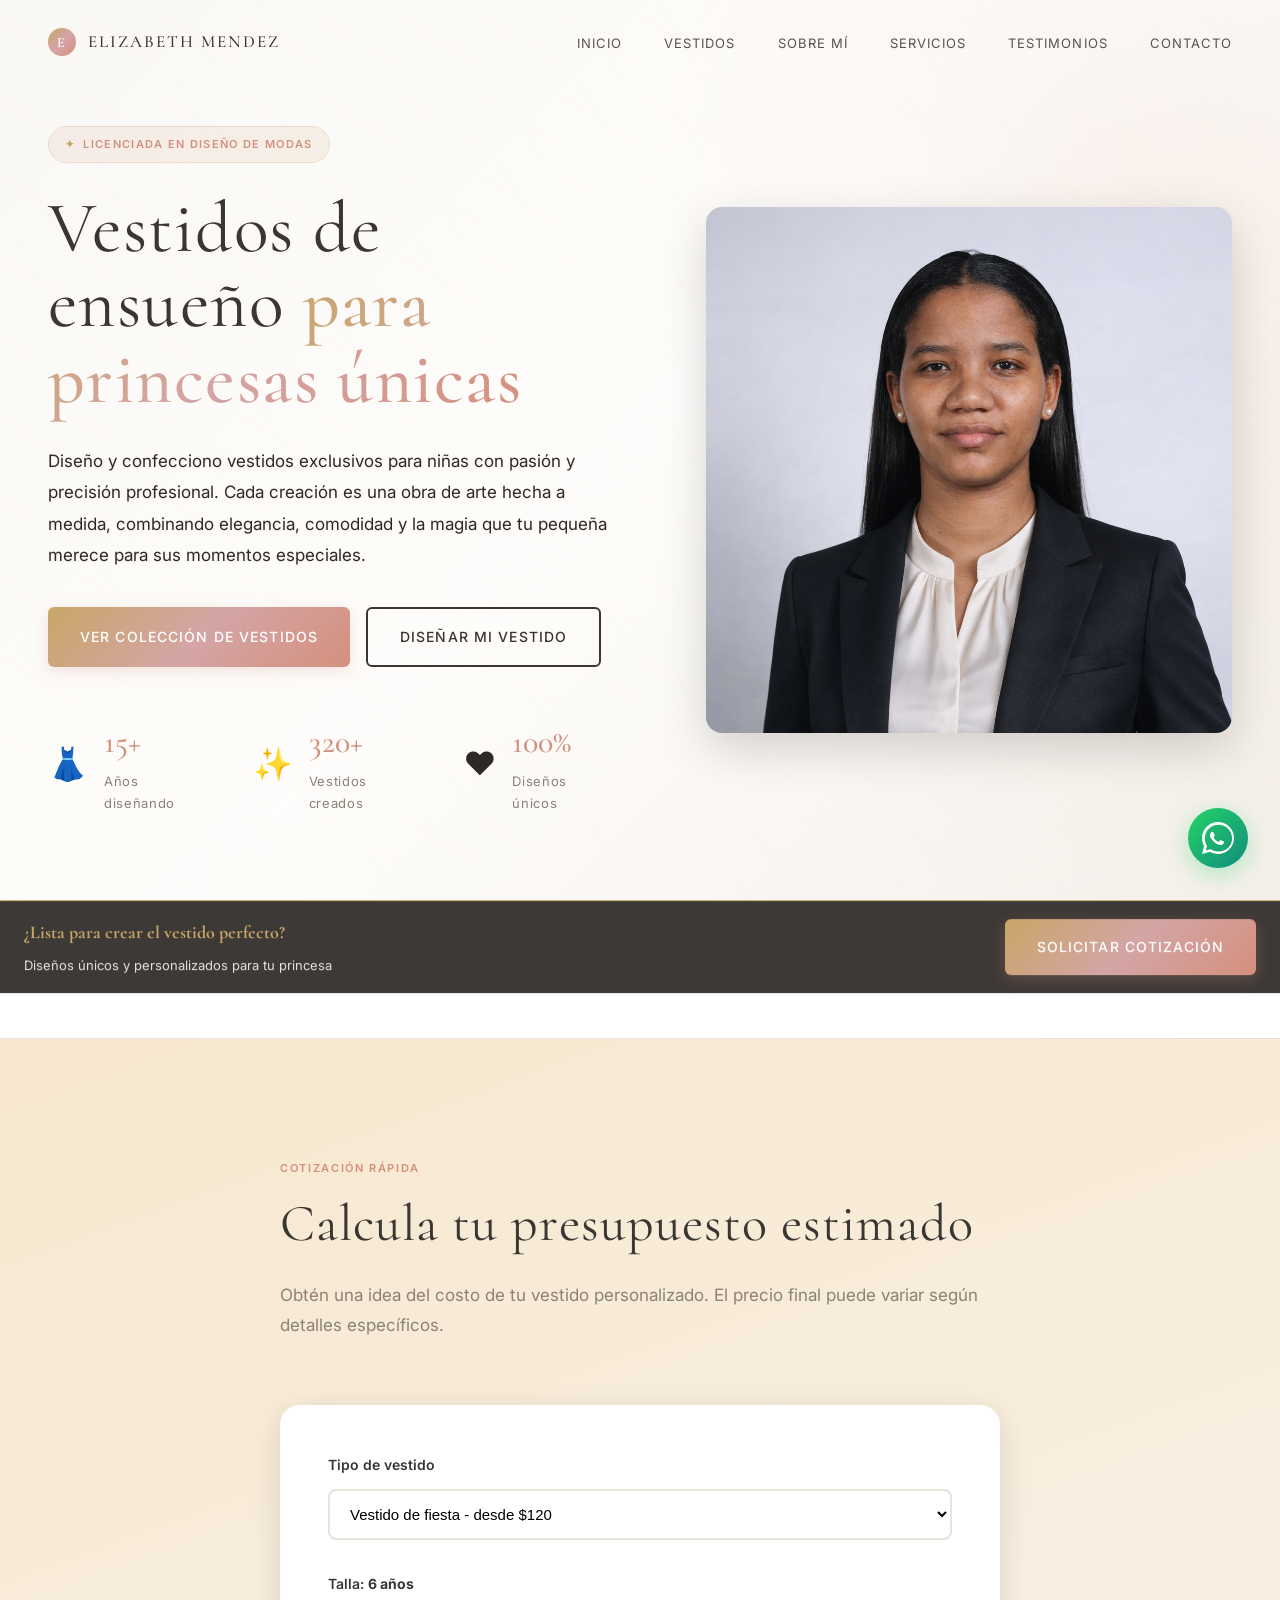
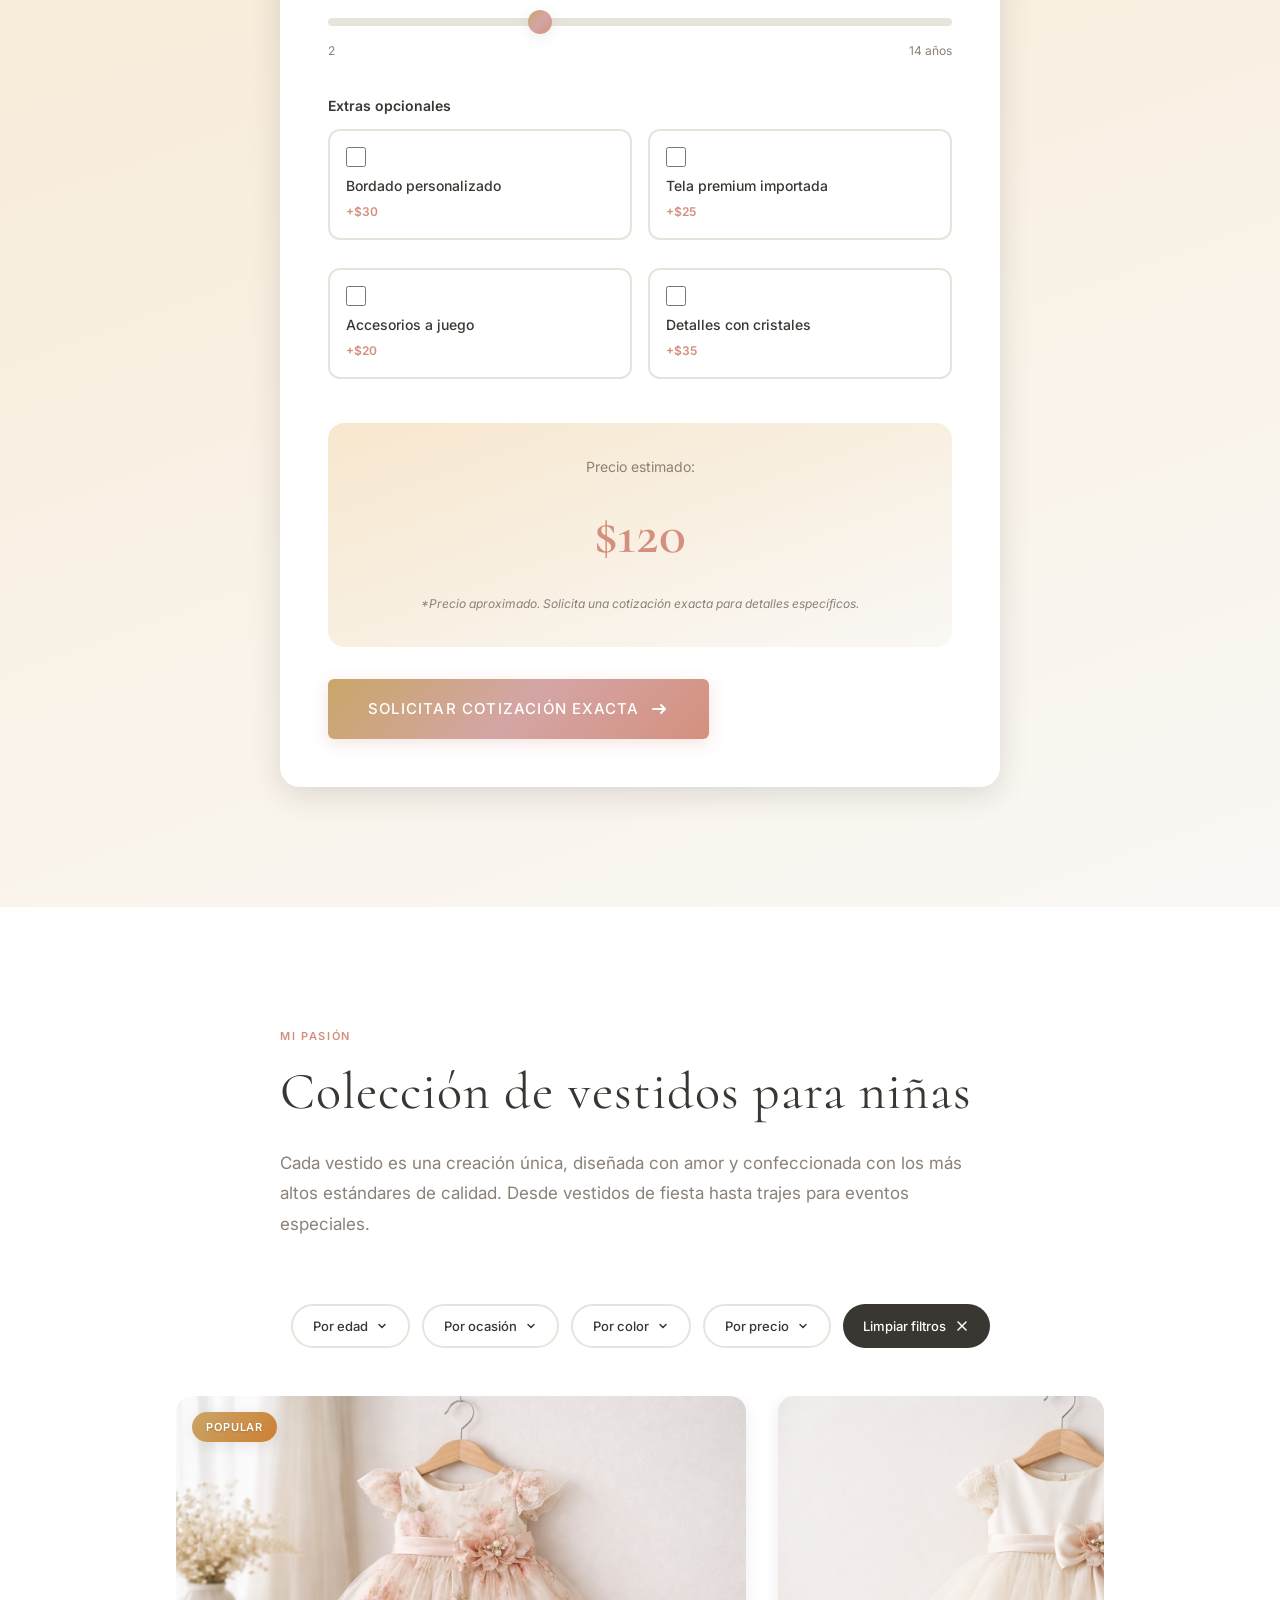
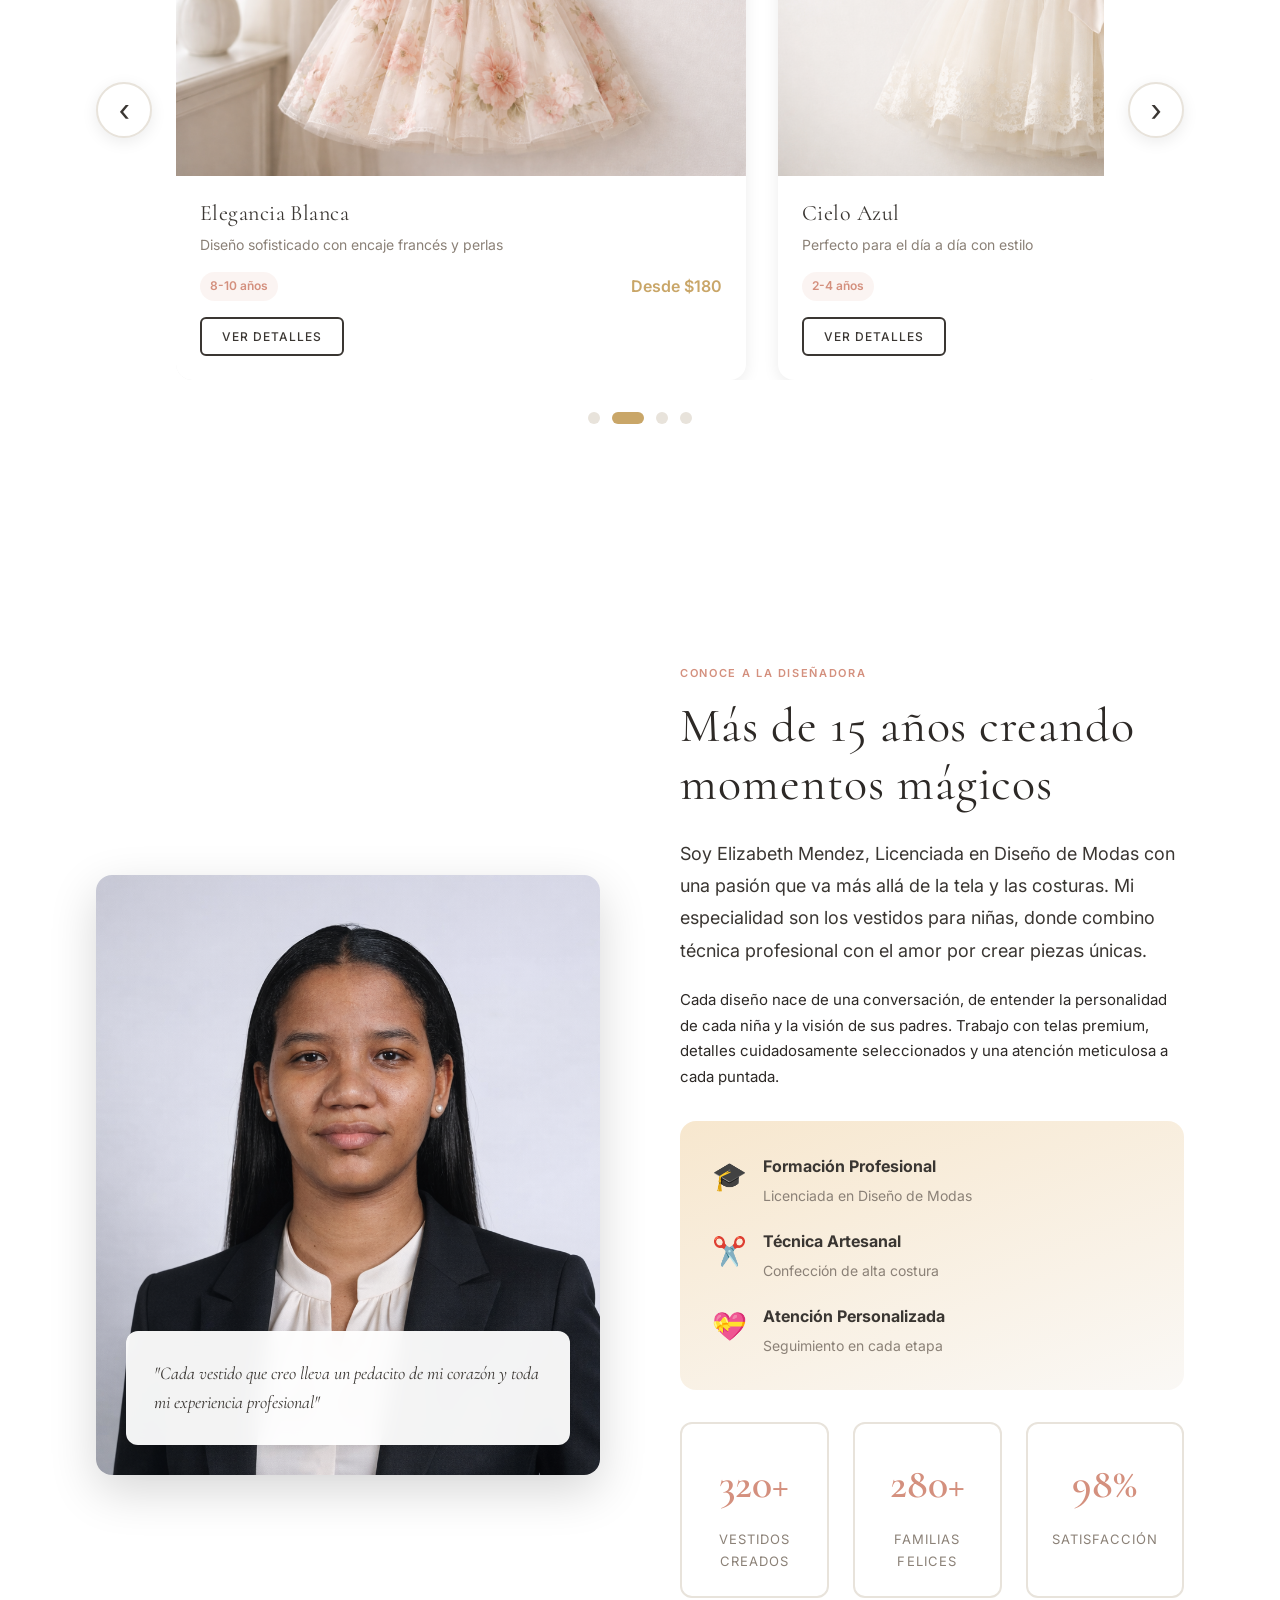
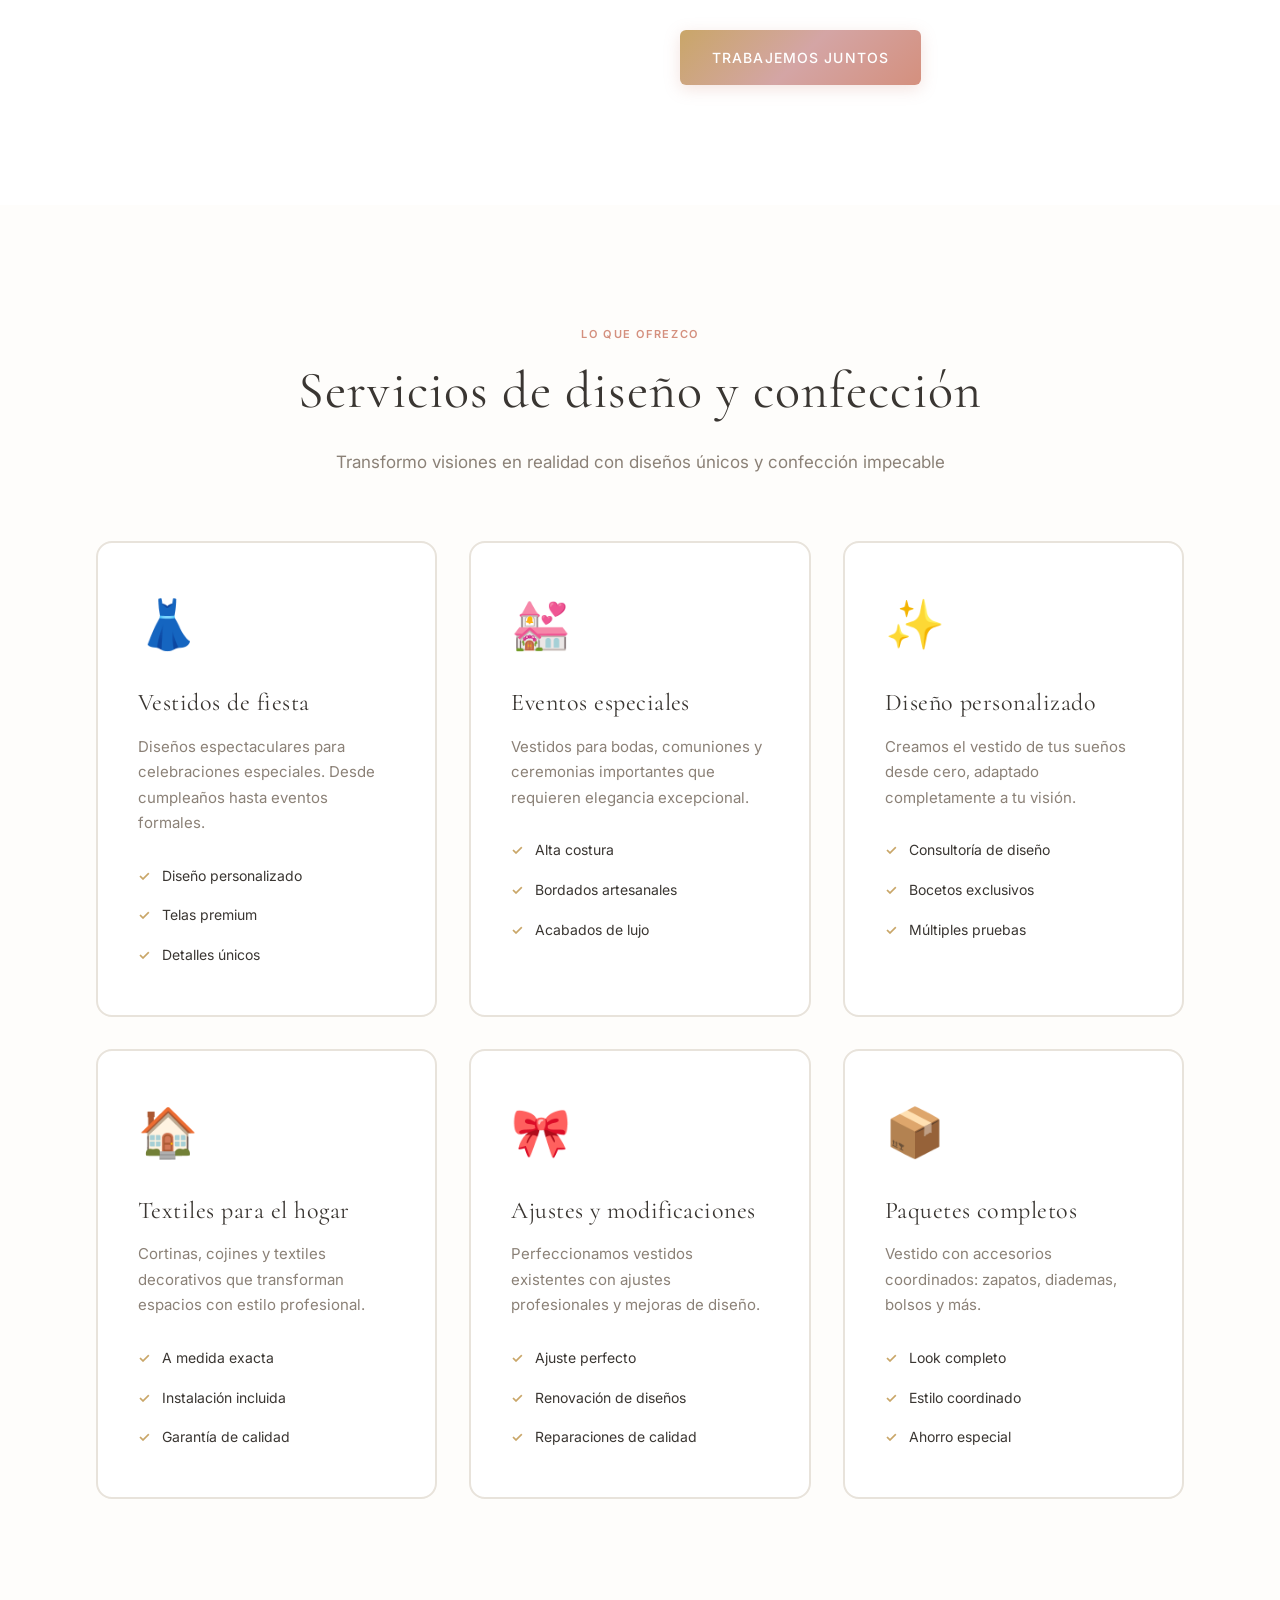
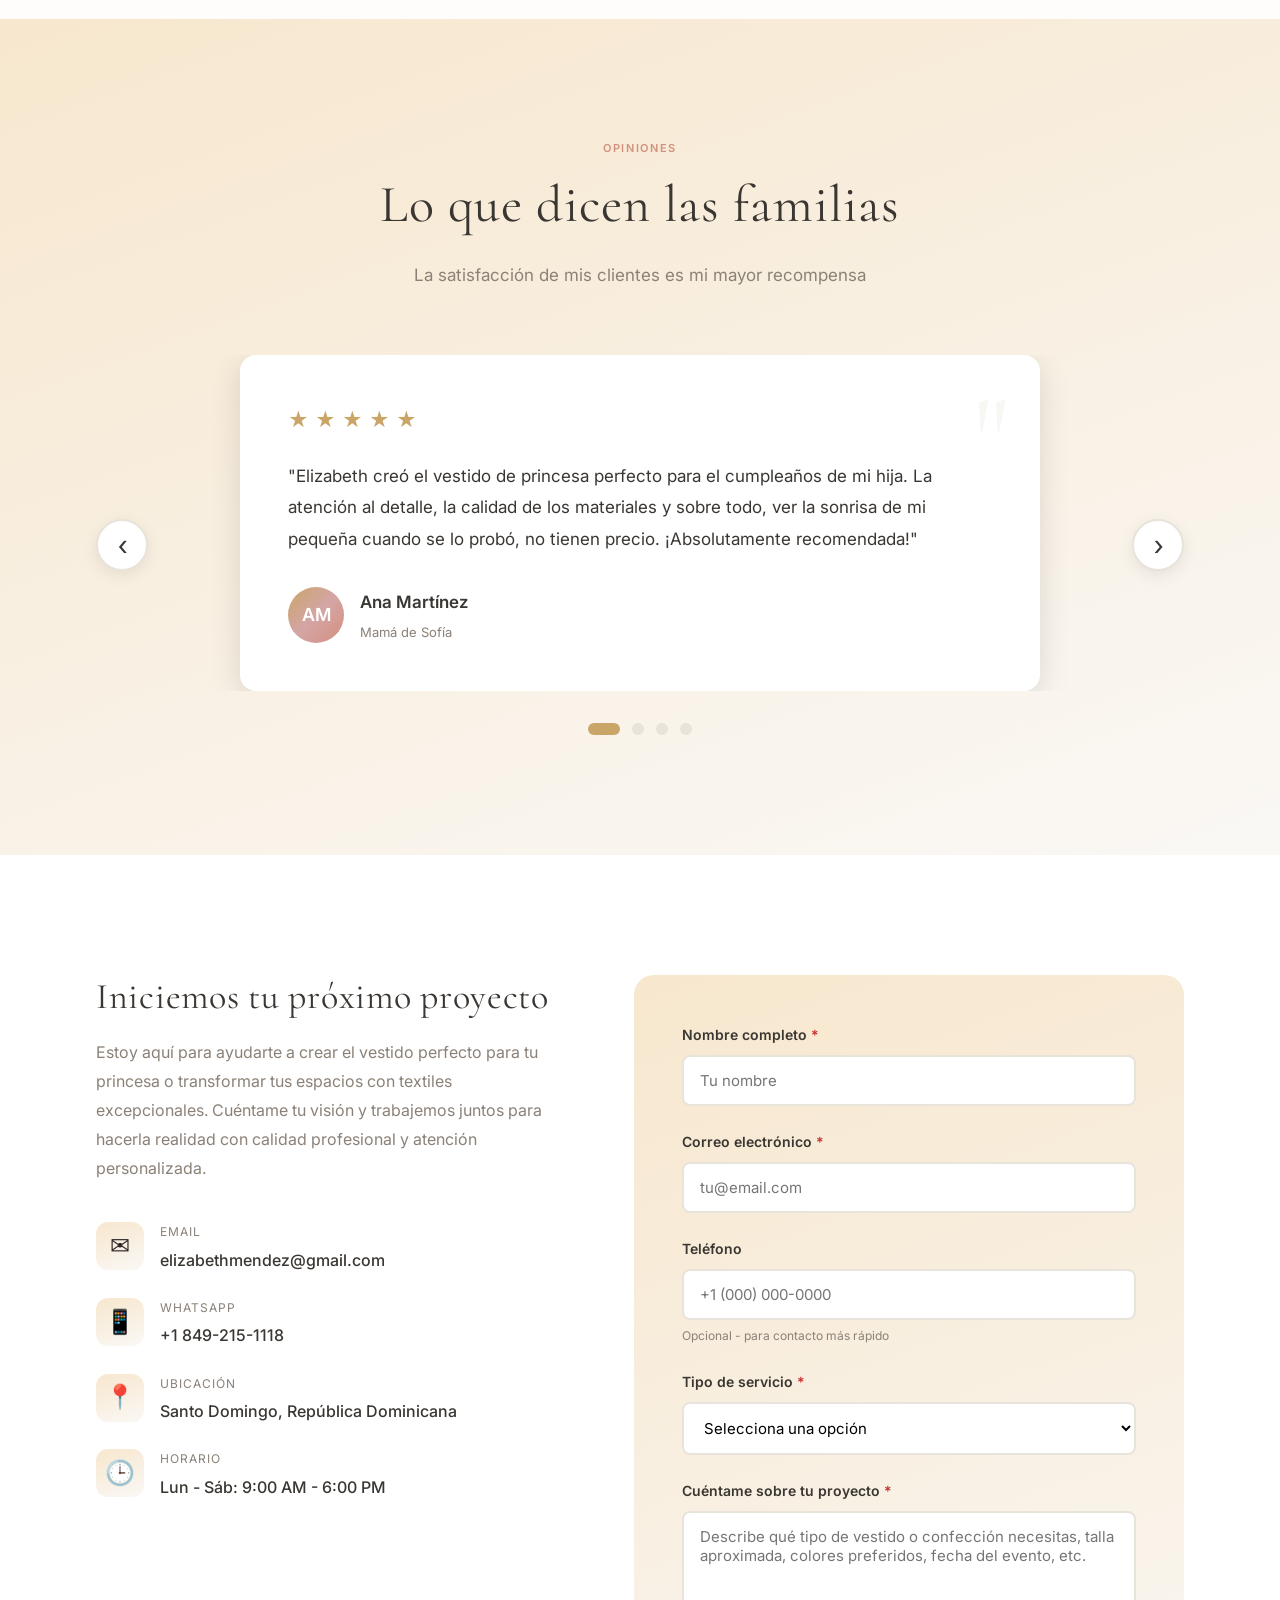
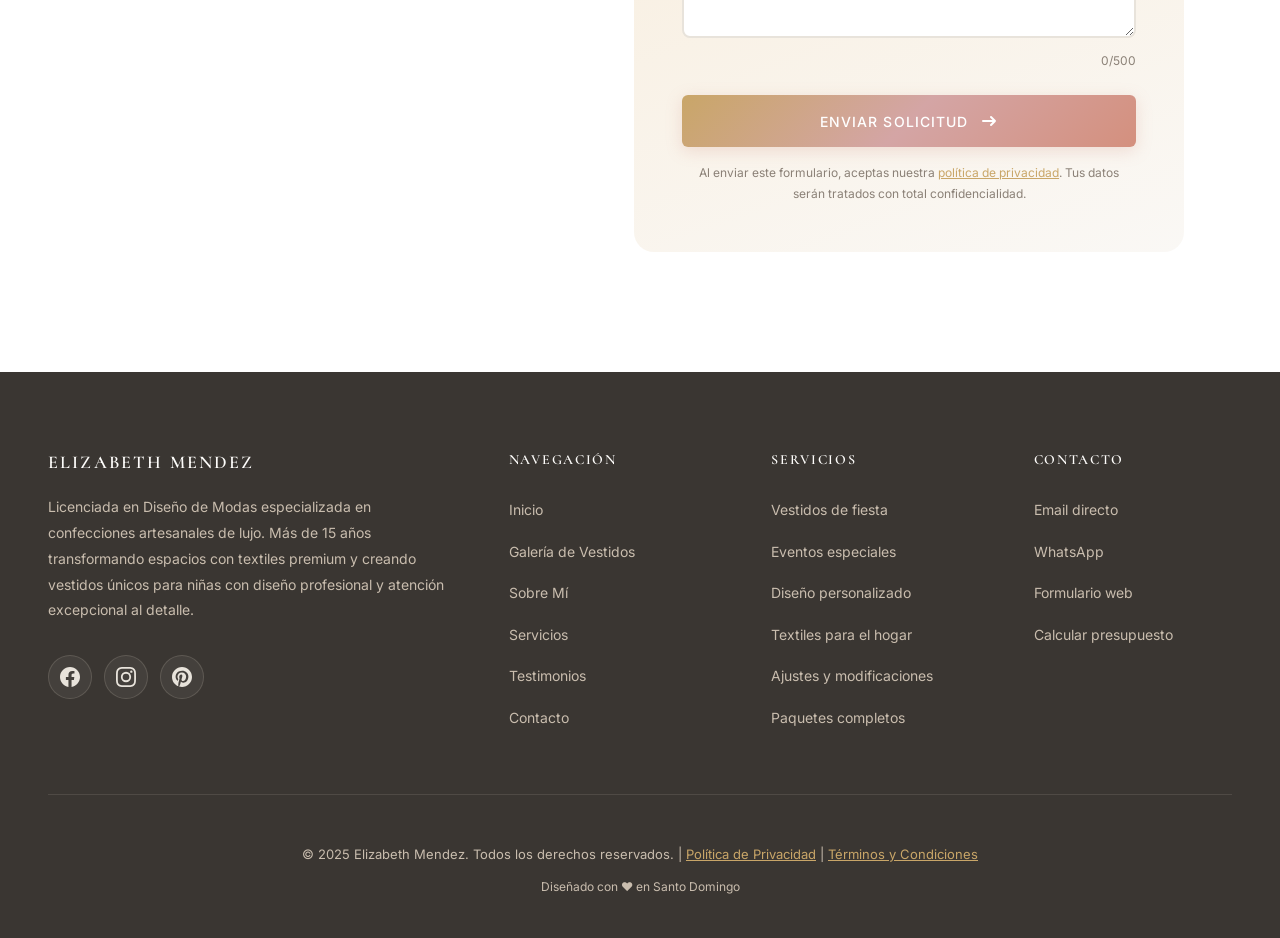
==== index.html @ 7793d647 "Actualización general de archivos (favicon, imagen, index.html, etc)" ====
<!doctype html>
<html lang="es">
  <head>
    <meta charset="UTF-8" />
    <meta name="viewport" content="width=device-width, initial-scale=1.0" />

    <!-- SEO Mejorado -->
    <meta
      name="description"
      content="Elizabeth Mendez - Diseñadora de modas especializada en vestidos únicos para niñas. +15 años de experiencia, diseños personalizados, confección artesanal premium en Santo Domingo"
    />
    <meta
      name="keywords"
      content="vestidos niñas santo domingo, diseñadora modas, vestidos personalizados, ropa infantil lujo, vestidos fiesta niñas, diseño de modas dominicana"
    />
    <meta name="author" content="Elizabeth Mendez" />
    <link rel="canonical" href="https://elizabethmendez.com" />

    <!-- Open Graph / Facebook -->
    <meta property="og:type" content="website" />
    <meta property="og:url" content="https://elizabethmendez.com" />
    <meta
      property="og:title"
      content="Elizabeth Mendez - Vestidos de Ensueño para Niñas"
    />
    <meta
      property="og:description"
      content="Diseño y confecciono vestidos exclusivos para niñas con +15 años de experiencia. Cada creación es única."
    />
    <meta
      property="og:image"
      content="https://elizabethmendez.com/og-image.jpg"
    />

    <!-- Twitter -->
    <meta name="twitter:card" content="summary_large_image" />
    <meta name="twitter:url" content="https://elizabethmendez.com" />
    <meta
      name="twitter:title"
      content="Elizabeth Mendez - Diseñadora de Modas"
    />
    <meta
      name="twitter:description"
      content="Vestidos únicos para niñas - Diseños personalizados"
    />
    <meta
      name="twitter:image"
      content="https://elizabethmendez.com/twitter-card.jpg"
    />

    <title>Elizabeth Mendez · Licenciada en Diseño de Modas</title>

    <!-- Preconnect -->
    <link rel="preconnect" href="https://fonts.googleapis.com" />
    <link rel="preconnect" href="https://fonts.gstatic.com" crossorigin />

    <!-- Fonts -->
    <link
      href="https://fonts.googleapis.com/css2?family=Cormorant:wght@300;400;500;600&family=Inter:wght@300;400;500;600&display=swap"
      rel="stylesheet"
    />

    <!-- Stylesheet -->
    <link rel="stylesheet" href="./CSS/style1.css?v=1.0.1" />

    <!-- Favicon -->
    <link rel="icon" href="Imagenes/favicon_transparente.ico" type="image/x-icon">

    
    <!-- Scripts -->
    <script src="./js/mis_script.js" defer></script>

    <!-- Schema.org Structured Data -->
    <script type="application/ld+json">
      {
        "@context": "https://schema.org",
        "@type": "FashionStore",
        "name": "Elizabeth Mendez - Diseñadora de Modas",
        "image": "https://elizabethmendez.com/logo.png",
        "description": "Diseñadora de modas especializada en vestidos únicos para niñas",
        "address": {
          "@type": "PostalAddress",
          "addressLocality": "Santo Domingo",
          "addressRegion": "Santo Domingo",
          "addressCountry": "DO"
        },
        "telephone": "+1-849-215-1118",
        "email": "elizabethmendez@gmail.com",
        "priceRange": "$$",
        "openingHours": "Mo-Sa 09:00-18:00",
        "aggregateRating": {
          "@type": "AggregateRating",
          "ratingValue": "4.9",
          "reviewCount": "127"
        }
      }
    </script>
  </head>
  <body>
    <!-- Skip to content link (Accesibilidad) -->
    <a href="#main-content" class="skip-link">Saltar al contenido principal</a>

    <!-- WhatsApp Button -->
    <a
      href="#"
      class="whatsapp-btn"
      id="whatsappBtn"
      aria-label="Contactar por WhatsApp"
      target="_blank"
    >
      <svg viewBox="0 0 32 32" aria-hidden="true">
        <path
          d="M16 0c-8.837 0-16 7.163-16 16 0 2.825 0.737 5.607 2.137 8.048l-2.137 7.952 7.933-2.127c2.42 1.37 5.173 2.127 8.067 2.127 8.837 0 16-7.163 16-16s-7.163-16-16-16zM16 29.467c-2.482 0-4.908-0.646-7.07-1.87l-0.507-0.292-4.713 1.262 1.262-4.669-0.292-0.508c-1.207-2.100-1.847-4.507-1.847-6.957 0-7.51 6.11-13.621 13.621-13.621s13.621 6.11 13.621 13.621c0 7.51-6.11 13.034-13.621 13.034zM21.305 19.26c-0.346-0.174-2.049-1.007-2.366-1.123-0.316-0.116-0.547-0.174-0.776 0.174s-0.892 1.123-1.094 1.347c-0.201 0.227-0.401 0.254-0.748 0.080-0.346-0.174-1.461-0.539-2.785-1.722-1.031-0.922-1.727-2.061-1.929-2.407-0.201-0.346-0.022-0.533 0.152-0.707 0.156-0.155 0.346-0.401 0.518-0.601 0.174-0.201 0.231-0.346 0.346-0.573 0.116-0.227 0.058-0.427-0.028-0.601-0.087-0.174-0.776-1.87-1.063-2.565-0.28-0.672-0.56-0.58-0.776-0.591-0.201-0.010-0.428-0.012-0.656-0.012s-0.603 0.087-0.920 0.427c-0.316 0.346-1.206 1.179-1.206 2.873s1.235 3.333 1.406 3.561c0.174 0.227 2.424 3.767 5.876 5.281 0.821 0.355 1.462 0.566 1.962 0.724 0.825 0.262 1.577 0.225 2.168 0.137 0.662-0.099 2.049-0.838 2.335-1.646 0.289-0.808 0.289-1.501 0.201-1.646-0.086-0.146-0.315-0.232-0.662-0.406z"
        />
      </svg>
    </a>

    <!-- Scroll to Top -->
    <button class="scroll-top" id="scrollTop" aria-label="Volver arriba">
      <span aria-hidden="true">↑</span>
    </button>

    <!-- Sticky CTA -->
    <div class="sticky-cta" id="stickyCta" role="banner">
      <div class="sticky-cta-content">
        <div class="sticky-cta-text">
          <strong>¿Lista para crear el vestido perfecto?</strong>
          <span>Diseños únicos y personalizados para tu princesa</span>
        </div>
        <a href="#contacto" class="btn btn-primary">Solicitar Cotización</a>
      </div>
    </div>

    <!-- Notification Prompt -->
    <div
      class="notification-prompt"
      id="notificationPrompt"
      role="dialog"
      aria-labelledby="notif-title"
      aria-hidden="true"
    >
      <div class="prompt-content">
        <button
          class="prompt-close"
          aria-label="Cerrar"
          onclick="dismissPrompt()"
        >
          ×
        </button>
        <span class="prompt-icon">🔔</span>
        <h4 id="notif-title">¿Recibir notificaciones?</h4>
        <p>Te avisaremos cuando tengamos nuevos diseños exclusivos</p>
        <div class="prompt-buttons">
          <button class="btn btn-primary" onclick="subscribeNotifications()">
            Sí, quiero
          </button>
          <button class="btn btn-outline" onclick="dismissPrompt()">
            Ahora no
          </button>
        </div>
      </div>
    </div>

    <!-- Favorites Counter -->
    <button
      class="favorites-button"
      id="favoritesBtn"
      aria-label="Ver favoritos"
      style="display: none"
    >
      <span class="fav-icon">♥</span>
      <span class="favorites-counter" id="favoritesCounter">0</span>
    </button>

    <!-- Compare Bar -->
    <div
      class="compare-bar"
      id="compareBar"
      style="display: none"
      role="region"
      aria-label="Barra de comparación"
    >
      <div class="compare-items" id="compareItems"></div>
      <button class="btn btn-primary" onclick="showComparison()">
        Comparar (<span id="compareCount">0</span>)
      </button>
      <button class="btn btn-outline" onclick="clearComparison()">
        Limpiar
      </button>
    </div>

    <!-- Navigation -->
    <nav
      class="nav"
      id="navbar"
      role="navigation"
      aria-label="Navegación principal"
    >
      <div class="nav-inner">
        <div class="logo">
          <span class="logo-icon" aria-hidden="true">E</span>
          <span>ELIZABETH MENDEZ</span>
        </div>
        <ul class="nav-menu" id="navMenu">
          <li><a href="#inicio">Inicio</a></li>
          <li><a href="#galeria-vestidos">Vestidos</a></li>
          <li><a href="#sobre-mi">Sobre Mí</a></li>
          <li><a href="#servicios">Servicios</a></li>
          <li><a href="#testimonios">Testimonios</a></li>
          <li><a href="#contacto">Contacto</a></li>
        </ul>
        <button
          class="menu-toggle"
          id="menuToggle"
          aria-label="Abrir menú de navegación"
          aria-expanded="false"
        >
          <span></span>
          <span></span>
          <span></span>
        </button>
      </div>
    </nav>

    <!-- Hero Section -->
    <section id="inicio" class="hero">
      <div class="hero-pattern" aria-hidden="true"></div>
      <div class="hero-container">
        <div class="hero-content">
          <div class="hero-badge">Licenciada en Diseño de Modas</div>
          <h1 class="hero-title">
            Vestidos de ensueño
            <span class="highlight">para princesas únicas</span>
          </h1>
          <p class="hero-description">
            Diseño y confecciono vestidos exclusivos para niñas con pasión y
            precisión profesional. Cada creación es una obra de arte hecha a
            medida, combinando elegancia, comodidad y la magia que tu pequeña
            merece para sus momentos especiales.
          </p>
          <div class="hero-ctas">
            <a href="#galeria-vestidos" class="btn btn-primary"
              >Ver colección de vestidos</a
            >
            <a href="#contacto" class="btn btn-outline">Diseñar mi vestido</a>
          </div>
          <div class="hero-features">
            <div class="feature-item">
              <div class="feature-icon" aria-hidden="true">👗</div>
              <div class="feature-text">
                <div class="feature-number">15+</div>
                <div class="feature-label">Años diseñando</div>
              </div>
            </div>
            <div class="feature-item">
              <div class="feature-icon" aria-hidden="true">✨</div>
              <div class="feature-text">
                <div class="feature-number">320+</div>
                <div class="feature-label">Vestidos creados</div>
              </div>
            </div>
            <div class="feature-item">
              <div class="feature-icon" aria-hidden="true">♥</div>
              <div class="feature-text">
                <div class="feature-number">100%</div>
                <div class="feature-label">Diseños únicos</div>
              </div>
            </div>
          </div>
        </div>
        <div class="hero-image">
          <img
            src="./Imagenes/LcdaElizabeth.png"
            alt="Elizabeth Mendez - Diseñadora profesional de vestidos para niñas"
            width="600"
            height="700"
            loading="eager"
            decoding="async"
          />
        </div>
      </div>
    </section>

    <!-- Trust Badges -->
    <div class="trust-badges" role="list">
      <div class="badge" role="listitem">
        <span class="badge-icon" aria-hidden="true">🎓</span>
        <span class="badge-text">Licenciada en Diseño</span>
      </div>
      <div class="badge" role="listitem">
        <span class="badge-icon" aria-hidden="true">✂</span>
        <span class="badge-text">Confección Artesanal</span>
      </div>
      <div class="badge" role="listitem">
        <span class="badge-icon" aria-hidden="true">👗</span>
        <span class="badge-text">Vestidos Exclusivos</span>
      </div>
      <div class="badge" role="listitem">
        <span class="badge-icon" aria-hidden="true">✓</span>
        <span class="badge-text">Garantía de Calidad</span>
      </div>
    </div>

    <!-- Main Content -->
    <main id="main-content">
      <!-- Calculadora de Presupuesto -->
      <section class="quick-quote section" id="calculadora">
        <div class="container">
          <div class="section-header">
            <div class="section-eyebrow">Cotización Rápida</div>
            <h2 class="section-title">Calcula tu presupuesto estimado</h2>
            <p class="section-description">
              Obtén una idea del costo de tu vestido personalizado. El precio
              final puede variar según detalles específicos.
            </p>
          </div>

          <div class="quote-calculator">
            <form id="quickQuoteCalc" class="calculator-form">
              <div class="form-group">
                <label for="dressType">Tipo de vestido</label>
                <select id="dressType" name="dressType">
                  <option value="80">Vestido casual - desde $80</option>
                  <option value="120" selected>
                    Vestido de fiesta - desde $120
                  </option>
                  <option value="180">Evento especial - desde $180</option>
                  <option value="250">
                    Diseño completamente personalizado - desde $250
                  </option>
                </select>
              </div>

              <div class="form-group">
                <label for="sizeRange">
                  Talla: <strong id="sizeDisplay">6 años</strong>
                </label>
                <input
                  type="range"
                  min="2"
                  max="14"
                  value="6"
                  id="sizeRange"
                  name="size"
                  class="size-slider"
                />
                <div class="size-labels">
                  <span>2</span>
                  <span>14 años</span>
                </div>
              </div>

              <div class="form-group">
                <label>Extras opcionales</label>
                <div class="extras-grid">
                  <label class="extra-option">
                    <input type="checkbox" value="30" class="extra-checkbox" />
                    <span class="extra-label">
                      <span class="extra-name">Bordado personalizado</span>
                      <span class="extra-price">+$30</span>
                    </span>
                  </label>
                  <label class="extra-option">
                    <input type="checkbox" value="25" class="extra-checkbox" />
                    <span class="extra-label">
                      <span class="extra-name">Tela premium importada</span>
                      <span class="extra-price">+$25</span>
                    </span>
                  </label>
                  <label class="extra-option">
                    <input type="checkbox" value="20" class="extra-checkbox" />
                    <span class="extra-label">
                      <span class="extra-name">Accesorios a juego</span>
                      <span class="extra-price">+$20</span>
                    </span>
                  </label>
                  <label class="extra-option">
                    <input type="checkbox" value="35" class="extra-checkbox" />
                    <span class="extra-label">
                      <span class="extra-name">Detalles con cristales</span>
                      <span class="extra-price">+$35</span>
                    </span>
                  </label>
                </div>
              </div>

              <div class="estimated-result">
                <div class="result-label">Precio estimado:</div>
                <div class="result-price" id="totalPrice">$120</div>
                <p class="result-note">
                  *Precio aproximado. Solicita una cotización exacta para
                  detalles específicos.
                </p>
              </div>

              <button
                type="button"
                class="btn btn-primary btn-large"
                onclick="requestQuoteFromCalculator()"
              >
                <span>Solicitar cotización exacta</span>
                <svg width="20" height="20" viewBox="0 0 20 20" fill="none">
                  <path
                    d="M4 10h12m0 0l-4-4m4 4l-4 4"
                    stroke="currentColor"
                    stroke-width="2"
                    stroke-linecap="round"
                  />
                </svg>
              </button>
            </form>
          </div>
        </div>
      </section>

      <!-- Galería de Vestidos con Filtros Inteligentes -->
      <section id="galeria-vestidos" class="galeria-vestidos section">
        <div class="container">
          <div class="section-header">
            <div class="section-eyebrow">Mi Pasión</div>
            <h2 class="section-title">Colección de vestidos para niñas</h2>
            <p class="section-description">
              Cada vestido es una creación única, diseñada con amor y
              confeccionada con los más altos estándares de calidad. Desde
              vestidos de fiesta hasta trajes para eventos especiales.
            </p>
          </div>

          <!-- Filtros Inteligentes -->
          <div
            class="smart-filters"
            role="group"
            aria-label="Filtros de vestidos"
          >
            <button
              class="filter-chip"
              data-filter="edad"
              aria-expanded="false"
            >
              <span>Por edad</span>
              <svg width="12" height="12" viewBox="0 0 12 12" fill="none">
                <path
                  d="M3 4.5L6 7.5L9 4.5"
                  stroke="currentColor"
                  stroke-width="1.5"
                  stroke-linecap="round"
                />
              </svg>
              <div class="chip-dropdown">
                <label><input type="checkbox" value="2-4" /> 2-4 años</label>
                <label><input type="checkbox" value="5-7" /> 5-7 años</label>
                <label><input type="checkbox" value="8-10" /> 8-10 años</label>
                <label
                  ><input type="checkbox" value="11-14" /> 11-14 años</label
                >
              </div>
            </button>

            <button
              class="filter-chip"
              data-filter="ocasion"
              aria-expanded="false"
            >
              <span>Por ocasión</span>
              <svg width="12" height="12" viewBox="0 0 12 12" fill="none">
                <path
                  d="M3 4.5L6 7.5L9 4.5"
                  stroke="currentColor"
                  stroke-width="1.5"
                  stroke-linecap="round"
                />
              </svg>
              <div class="chip-dropdown">
                <label><input type="checkbox" value="fiesta" /> Fiestas</label>
                <label><input type="checkbox" value="boda" /> Bodas</label>
                <label
                  ><input type="checkbox" value="comunion" /> Primera
                  comunión</label
                >
                <label
                  ><input type="checkbox" value="casual" /> Uso diario</label
                >
              </div>
            </button>

            <button
              class="filter-chip"
              data-filter="color"
              aria-expanded="false"
            >
              <span>Por color</span>
              <svg width="12" height="12" viewBox="0 0 12 12" fill="none">
                <path
                  d="M3 4.5L6 7.5L9 4.5"
                  stroke="currentColor"
                  stroke-width="1.5"
                  stroke-linecap="round"
                />
              </svg>
              <div class="chip-dropdown">
                <label class="color-option" style="--color: #ffb6c1"
                  ><input type="checkbox" value="rosa" />
                  <span class="color-dot"></span> Rosa</label
                >
                <label class="color-option" style="--color: #87ceeb"
                  ><input type="checkbox" value="azul" />
                  <span class="color-dot"></span> Azul</label
                >
                <label class="color-option" style="--color: #dda0dd"
                  ><input type="checkbox" value="morado" />
                  <span class="color-dot"></span> Morado</label
                >
                <label class="color-option" style="--color: #ffffff"
                  ><input type="checkbox" value="blanco" />
                  <span class="color-dot"></span> Blanco</label
                >
                <label class="color-option" style="--color: #ffd700"
                  ><input type="checkbox" value="dorado" />
                  <span class="color-dot"></span> Dorado</label
                >
              </div>
            </button>

            <button
              class="filter-chip"
              data-filter="precio"
              aria-expanded="false"
            >
              <span>Por precio</span>
              <svg width="12" height="12" viewBox="0 0 12 12" fill="none">
                <path
                  d="M3 4.5L6 7.5L9 4.5"
                  stroke="currentColor"
                  stroke-width="1.5"
                  stroke-linecap="round"
                />
              </svg>
              <div class="chip-dropdown">
                <label
                  ><input type="checkbox" value="0-100" /> Menos de $100</label
                >
                <label
                  ><input type="checkbox" value="100-150" /> $100 - $150</label
                >
                <label
                  ><input type="checkbox" value="150-200" /> $150 - $200</label
                >
                <label
                  ><input type="checkbox" value="200+" /> Más de $200</label
                >
              </div>
            </button>

            <button
              class="filter-reset"
              onclick="resetFilters()"
              aria-label="Limpiar filtros"
            >
              <span>Limpiar filtros</span>
              <svg width="16" height="16" viewBox="0 0 16 16" fill="none">
                <path
                  d="M12 4L4 12M4 4l8 8"
                  stroke="currentColor"
                  stroke-width="1.5"
                  stroke-linecap="round"
                />
              </svg>
            </button>
          </div>

          <div class="carousel-container">
            <button
              class="carousel-btn carousel-btn-prev"
              aria-label="Ver vestidos anteriores"
            >
              ‹
            </button>
            <button
              class="carousel-btn carousel-btn-next"
              aria-label="Ver siguientes vestidos"
            >
              ›
            </button>

            <div class="carousel-wrapper">
              <div class="carousel-track" id="carouselTrack">
                <!-- Vestido 1 -->
                <div class="carousel-slide">
                  <div
                    class="vestido-card"
                    data-id="vestido-1"
                    data-edad="5-7"
                    data-ocasion="fiesta"
                    data-color="rosa"
                    data-precio="150"
                  >
                    <div class="vestido-image">
                      <img
                        src="./Imagenes/vestido1.png"
                        alt="Vestido de princesa rosa con detalles florales"
                        loading="lazy"
                        width="400"
                        height="500"
                      />
                      <div class="vestido-badge">Nuevo</div>
                      <button
                        class="favorite-btn"
                        aria-label="Agregar a favoritos"
                        data-id="vestido-1"
                      >
                        <span class="fav-icon">♡</span>
                      </button>
                      <button
                        class="compare-btn"
                        aria-label="Agregar a comparación"
                        data-id="vestido-1"
                      >
                        <svg
                          width="20"
                          height="20"
                          viewBox="0 0 20 20"
                          fill="none"
                        >
                          <path
                            d="M3 10h14M10 3v14"
                            stroke="currentColor"
                            stroke-width="2"
                          />
                        </svg>
                      </button>
                    </div>
                    <div class="vestido-content">
                      <h3 class="vestido-name">Princesa Rosa</h3>
                      <p class="vestido-description">
                        Vestido de tul con bordados florales y cinta de satén
                      </p>
                      <div class="vestido-meta">
                        <span class="vestido-age">5-7 años</span>
                        <span class="vestido-price">Desde $150</span>
                      </div>
                      <button
                        class="btn btn-outline btn-small"
                        onclick="openQuickView('vestido-1')"
                      >
                        Ver detalles
                      </button>
                    </div>
                  </div>
                </div>

                <!-- Vestido 2 -->
                <div class="carousel-slide">
                  <div
                    class="vestido-card"
                    data-id="vestido-2"
                    data-edad="8-10"
                    data-ocasion="boda"
                    data-color="blanco"
                    data-precio="180"
                  >
                    <div class="vestido-image">
                      <img
                        src="./Imagenes/vestido2.png"
                        alt="Vestido blanco elegante para eventos especiales"
                        loading="lazy"
                        width="400"
                        height="500"
                      />
                      <div class="vestido-badge popular">Popular</div>
                      <button
                        class="favorite-btn"
                        aria-label="Agregar a favoritos"
                        data-id="vestido-2"
                      >
                        <span class="fav-icon">♡</span>
                      </button>
                      <button
                        class="compare-btn"
                        aria-label="Agregar a comparación"
                        data-id="vestido-2"
                      >
                        <svg
                          width="20"
                          height="20"
                          viewBox="0 0 20 20"
                          fill="none"
                        >
                          <path
                            d="M3 10h14M10 3v14"
                            stroke="currentColor"
                            stroke-width="2"
                          />
                        </svg>
                      </button>
                    </div>
                    <div class="vestido-content">
                      <h3 class="vestido-name">Elegancia Blanca</h3>
                      <p class="vestido-description">
                        Diseño sofisticado con encaje francés y perlas
                      </p>
                      <div class="vestido-meta">
                        <span class="vestido-age">8-10 años</span>
                        <span class="vestido-price">Desde $180</span>
                      </div>
                      <button
                        class="btn btn-outline btn-small"
                        onclick="openQuickView('vestido-2')"
                      >
                        Ver detalles
                      </button>
                    </div>
                  </div>
                </div>

                <!-- Vestido 3 -->
                <div class="carousel-slide">
                  <div
                    class="vestido-card"
                    data-id="vestido-3"
                    data-edad="2-4"
                    data-ocasion="casual"
                    data-color="azul"
                    data-precio="95"
                  >
                    <div class="vestido-image">
                      <img
                        src="./Imagenes/vestido3.png"
                        alt="Vestido azul casual con lazo"
                        loading="lazy"
                        width="400"
                        height="500"
                      />
                      <button
                        class="favorite-btn"
                        aria-label="Agregar a favoritos"
                        data-id="vestido-3"
                      >
                        <span class="fav-icon">♡</span>
                      </button>
                      <button
                        class="compare-btn"
                        aria-label="Agregar a comparación"
                        data-id="vestido-3"
                      >
                        <svg
                          width="20"
                          height="20"
                          viewBox="0 0 20 20"
                          fill="none"
                        >
                          <path
                            d="M3 10h14M10 3v14"
                            stroke="currentColor"
                            stroke-width="2"
                          />
                        </svg>
                      </button>
                    </div>
                    <div class="vestido-content">
                      <h3 class="vestido-name">Cielo Azul</h3>
                      <p class="vestido-description">
                        Perfecto para el día a día con estilo
                      </p>
                      <div class="vestido-meta">
                        <span class="vestido-age">2-4 años</span>
                        <span class="vestido-price">Desde $95</span>
                      </div>
                      <button
                        class="btn btn-outline btn-small"
                        onclick="openQuickView('vestido-3')"
                      >
                        Ver detalles
                      </button>
                    </div>
                  </div>
                </div>

                <!-- Vestido 4 -->
                <div class="carousel-slide">
                  <div
                    class="vestido-card"
                    data-id="vestido-4"
                    data-edad="11-14"
                    data-ocasion="comunion"
                    data-color="dorado"
                    data-precio="220"
                  >
                    <div class="vestido-image">
                      <img
                        src="./Imagenes/vestido4.png"
                        alt="Vestido dorado con detalles lujosos"
                        loading="lazy"
                        width="400"
                        height="500"
                      />
                      <div class="vestido-badge premium">Premium</div>
                      <button
                        class="favorite-btn"
                        aria-label="Agregar a favoritos"
                        data-id="vestido-4"
                      >
                        <span class="fav-icon">♡</span>
                      </button>
                      <button
                        class="compare-btn"
                        aria-label="Agregar a comparación"
                        data-id="vestido-4"
                      >
                        <svg
                          width="20"
                          height="20"
                          viewBox="0 0 20 20"
                          fill="none"
                        >
                          <path
                            d="M3 10h14M10 3v14"
                            stroke="currentColor"
                            stroke-width="2"
                          />
                        </svg>
                      </button>
                    </div>
                    <div class="vestido-content">
                      <h3 class="vestido-name">Dorado Imperial</h3>
                      <p class="vestido-description">
                        Lujo y distinción para ocasiones especiales
                      </p>
                      <div class="vestido-meta">
                        <span class="vestido-age">11-14 años</span>
                        <span class="vestido-price">Desde $220</span>
                      </div>
                      <button
                        class="btn btn-outline btn-small"
                        onclick="openQuickView('vestido-4')"
                      >
                        Ver detalles
                      </button>
                    </div>
                  </div>
                </div>

                <!-- Vestido 5 -->
                <div class="carousel-slide">
                  <div
                    class="vestido-card"
                    data-id="vestido-5"
                    data-edad="5-7"
                    data-ocasion="fiesta"
                    data-color="morado"
                    data-precio="165"
                  >
                    <div class="vestido-image">
                      <img
                        src="./Imagenes/vestido5.png"
                        alt="Vestido morado con tul y brillos"
                        loading="lazy"
                        width="400"
                        height="500"
                      />
                      <button
                        class="favorite-btn"
                        aria-label="Agregar a favoritos"
                        data-id="vestido-5"
                      >
                        <span class="fav-icon">♡</span>
                      </button>
                      <button
                        class="compare-btn"
                        aria-label="Agregar a comparación"
                        data-id="vestido-5"
                      >
                        <svg
                          width="20"
                          height="20"
                          viewBox="0 0 20 20"
                          fill="none"
                        >
                          <path
                            d="M3 10h14M10 3v14"
                            stroke="currentColor"
                            stroke-width="2"
                          />
                        </svg>
                      </button>
                    </div>
                    <div class="vestido-content">
                      <h3 class="vestido-name">Sueño Violeta</h3>
                      <p class="vestido-description">
                        Magia y encanto en cada detalle
                      </p>
                      <div class="vestido-meta">
                        <span class="vestido-age">5-7 años</span>
                        <span class="vestido-price">Desde $165</span>
                      </div>
                      <button
                        class="btn btn-outline btn-small"
                        onclick="openQuickView('vestido-5')"
                      >
                        Ver detalles
                      </button>
                    </div>
                  </div>
                </div>

                <!-- Vestido 6 -->
                <div class="carousel-slide">
                  <div
                    class="vestido-card"
                    data-id="vestido-6"
                    data-edad="8-10"
                    data-ocasion="fiesta"
                    data-color="rosa"
                    data-precio="175"
                  >
                    <div class="vestido-image">
                      <img
                        src="./Imagenes/vestido6.png"
                        alt="Vestido rosa pastel con encaje"
                        loading="lazy"
                        width="400"
                        height="500"
                      />
                      <button
                        class="favorite-btn"
                        aria-label="Agregar a favoritos"
                        data-id="vestido-6"
                      >
                        <span class="fav-icon">♡</span>
                      </button>
                      <button
                        class="compare-btn"
                        aria-label="Agregar a comparación"
                        data-id="vestido-6"
                      >
                        <svg
                          width="20"
                          height="20"
                          viewBox="0 0 20 20"
                          fill="none"
                        >
                          <path
                            d="M3 10h14M10 3v14"
                            stroke="currentColor"
                            stroke-width="2"
                          />
                        </svg>
                      </button>
                    </div>
                    <div class="vestido-content">
                      <h3 class="vestido-name">Rosa Romántico</h3>
                      <p class="vestido-description">
                        Delicadeza y sofisticación
                      </p>
                      <div class="vestido-meta">
                        <span class="vestido-age">8-10 años</span>
                        <span class="vestido-price">Desde $175</span>
                      </div>
                      <button
                        class="btn btn-outline btn-small"
                        onclick="openQuickView('vestido-6')"
                      >
                        Ver detalles
                      </button>
                    </div>
                  </div>
                </div>
              </div>
            </div>

            <div
              class="carousel-dots"
              id="carouselDots"
              role="tablist"
              aria-label="Navegación del carrusel"
            ></div>
          </div>
        </div>
      </section>

      <!-- Sobre Mí -->
      <section id="sobre-mi" class="sobre-mi section">
        <div class="container">
          <div class="sobre-mi-container">
            <div class="sobre-mi-image-wrapper">
              <div class="sobre-mi-image">
                <img
                  src="./Imagenes/LcdaElizabeth.png"
                  alt="Elizabeth Mendez"
                  loading="lazy"
                  width="600"
                  height="700"
                />
                <div
                  class="sobre-mi-decorative-element"
                  aria-hidden="true"
                ></div>
              </div>
              <div class="sobre-mi-quote">
                <p>
                  "Cada vestido que creo lleva un pedacito de mi corazón y toda
                  mi experiencia profesional"
                </p>
              </div>
            </div>

            <div class="sobre-mi-content">
              <div class="section-eyebrow">Conoce a la Diseñadora</div>
              <h2 class="sobre-mi-title">
                Más de 15 años creando momentos mágicos
              </h2>

              <p class="lead-text">
                Soy Elizabeth Mendez, Licenciada en Diseño de Modas con una
                pasión que va más allá de la tela y las costuras. Mi
                especialidad son los vestidos para niñas, donde combino técnica
                profesional con el amor por crear piezas únicas.
              </p>

              <p>
                Cada diseño nace de una conversación, de entender la
                personalidad de cada niña y la visión de sus padres. Trabajo con
                telas premium, detalles cuidadosamente seleccionados y una
                atención meticulosa a cada puntada.
              </p>

              <div class="sobre-mi-destacados">
                <div class="destacado-item">
                  <span class="destacado-icon">🎓</span>
                  <div>
                    <strong>Formación Profesional</strong>
                    <p>Licenciada en Diseño de Modas</p>
                  </div>
                </div>
                <div class="destacado-item">
                  <span class="destacado-icon">✂️</span>
                  <div>
                    <strong>Técnica Artesanal</strong>
                    <p>Confección de alta costura</p>
                  </div>
                </div>
                <div class="destacado-item">
                  <span class="destacado-icon">💝</span>
                  <div>
                    <strong>Atención Personalizada</strong>
                    <p>Seguimiento en cada etapa</p>
                  </div>
                </div>
              </div>

              <div class="sobre-mi-stats">
                <div class="stat-item">
                  <div class="stat-number">320+</div>
                  <div class="stat-label">Vestidos creados</div>
                </div>
                <div class="stat-item">
                  <div class="stat-number">280+</div>
                  <div class="stat-label">Familias felices</div>
                </div>
                <div class="stat-item">
                  <div class="stat-number">98%</div>
                  <div class="stat-label">Satisfacción</div>
                </div>
              </div>

              <a href="#contacto" class="btn btn-primary">Trabajemos juntos</a>
            </div>
          </div>
        </div>
      </section>

      <!-- Servicios -->
      <section id="servicios" class="section">
        <div class="container">
          <div class="section-header centered">
            <div class="section-eyebrow">Lo que ofrezco</div>
            <h2 class="section-title">Servicios de diseño y confección</h2>
            <p class="section-description">
              Transformo visiones en realidad con diseños únicos y confección
              impecable
            </p>
          </div>

          <div class="services-grid">
            <div class="service-card fade-in">
              <div class="service-icon">👗</div>
              <h3>Vestidos de fiesta</h3>
              <p>
                Diseños espectaculares para celebraciones especiales. Desde
                cumpleaños hasta eventos formales.
              </p>
              <ul class="service-features">
                <li>Diseño personalizado</li>
                <li>Telas premium</li>
                <li>Detalles únicos</li>
              </ul>
            </div>

            <div class="service-card fade-in">
              <div class="service-icon">💒</div>
              <h3>Eventos especiales</h3>
              <p>
                Vestidos para bodas, comuniones y ceremonias importantes que
                requieren elegancia excepcional.
              </p>
              <ul class="service-features">
                <li>Alta costura</li>
                <li>Bordados artesanales</li>
                <li>Acabados de lujo</li>
              </ul>
            </div>

            <div class="service-card fade-in">
              <div class="service-icon">✨</div>
              <h3>Diseño personalizado</h3>
              <p>
                Creamos el vestido de tus sueños desde cero, adaptado
                completamente a tu visión.
              </p>
              <ul class="service-features">
                <li>Consultoría de diseño</li>
                <li>Bocetos exclusivos</li>
                <li>Múltiples pruebas</li>
              </ul>
            </div>

            <div class="service-card fade-in">
              <div class="service-icon">🏠</div>
              <h3>Textiles para el hogar</h3>
              <p>
                Cortinas, cojines y textiles decorativos que transforman
                espacios con estilo profesional.
              </p>
              <ul class="service-features">
                <li>A medida exacta</li>
                <li>Instalación incluida</li>
                <li>Garantía de calidad</li>
              </ul>
            </div>

            <div class="service-card fade-in">
              <div class="service-icon">🎀</div>
              <h3>Ajustes y modificaciones</h3>
              <p>
                Perfeccionamos vestidos existentes con ajustes profesionales y
                mejoras de diseño.
              </p>
              <ul class="service-features">
                <li>Ajuste perfecto</li>
                <li>Renovación de diseños</li>
                <li>Reparaciones de calidad</li>
              </ul>
            </div>

            <div class="service-card fade-in">
              <div class="service-icon">📦</div>
              <h3>Paquetes completos</h3>
              <p>
                Vestido con accesorios coordinados: zapatos, diademas, bolsos y
                más.
              </p>
              <ul class="service-features">
                <li>Look completo</li>
                <li>Estilo coordinado</li>
                <li>Ahorro especial</li>
              </ul>
            </div>
          </div>
        </div>
      </section>

      <!-- Testimonios -->
      <section id="testimonios" class="testimonials section">
        <div class="container">
          <div class="section-header centered">
            <div class="section-eyebrow">Opiniones</div>
            <h2 class="section-title">Lo que dicen las familias</h2>
            <p class="section-description">
              La satisfacción de mis clientes es mi mayor recompensa
            </p>
          </div>

          <div class="testimonials-carousel-container">
            <button
              class="testimonial-btn testimonial-btn-prev"
              aria-label="Testimonio anterior"
            >
              ‹
            </button>
            <button
              class="testimonial-btn testimonial-btn-next"
              aria-label="Siguiente testimonio"
            >
              ›
            </button>

            <div class="testimonials-wrapper">
              <div class="testimonials-track" id="testimonialsTrack">
                <div class="testimonial-slide">
                  <div class="testimonial fade-in">
                    <div
                      class="testimonial-stars"
                      aria-label="5 de 5 estrellas"
                    >
                      ★★★★★
                    </div>
                    <p class="testimonial-quote">
                      "Elizabeth creó el vestido de princesa perfecto para el
                      cumpleaños de mi hija. La atención al detalle, la calidad
                      de los materiales y sobre todo, ver la sonrisa de mi
                      pequeña cuando se lo probó, no tienen precio.
                      ¡Absolutamente recomendada!"
                    </p>
                    <div class="testimonial-author">
                      <div class="testimonial-avatar" aria-hidden="true">
                        AM
                      </div>
                      <div class="testimonial-info">
                        <div class="testimonial-name">Ana Martínez</div>
                        <div class="testimonial-role">Mamá de Sofía</div>
                      </div>
                    </div>
                  </div>
                </div>
                <div class="testimonial-slide">
                  <div class="testimonial fade-in">
                    <div
                      class="testimonial-stars"
                      aria-label="5 de 5 estrellas"
                    >
                      ★★★★★
                    </div>
                    <p class="testimonial-quote">
                      "Contraté a Elizabeth para hacer las cortinas de toda mi
                      casa y el resultado superó mis expectativas. Su atención
                      al detalle, puntualidad y profesionalismo son
                      incomparables. Sin duda volveré a trabajar con ella."
                    </p>
                    <div class="testimonial-author">
                      <div class="testimonial-avatar" aria-hidden="true">
                        JG
                      </div>
                      <div class="testimonial-info">
                        <div class="testimonial-name">Jorge García</div>
                        <div class="testimonial-role">Proyecto Residencial</div>
                      </div>
                    </div>
                  </div>
                </div>
                <div class="testimonial-slide">
                  <div class="testimonial fade-in">
                    <div
                      class="testimonial-stars"
                      aria-label="5 de 5 estrellas"
                    >
                      ★★★★★
                    </div>
                    <p class="testimonial-quote">
                      "Mi hija necesitaba un vestido para su primera comunión y
                      Elizabeth hizo magia. Entendió perfectamente lo que
                      buscábamos y el resultado fue mejor de lo que imaginamos.
                      El vestido era una obra de arte."
                    </p>
                    <div class="testimonial-author">
                      <div class="testimonial-avatar" aria-hidden="true">
                        MR
                      </div>
                      <div class="testimonial-info">
                        <div class="testimonial-name">María Rodríguez</div>
                        <div class="testimonial-role">Mamá de Isabella</div>
                      </div>
                    </div>
                  </div>
                </div>
                <div class="testimonial-slide">
                  <div class="testimonial fade-in">
                    <div
                      class="testimonial-stars"
                      aria-label="5 de 5 estrellas"
                    >
                      ★★★★★
                    </div>
                    <p class="testimonial-quote">
                      "Elizabeth es una profesional excepcional. Diseñó vestidos
                      para mis tres hijas para una boda familiar y cada uno
                      reflejaba la personalidad de cada niña. Su trabajo es arte
                      puro. ¡Gracias Elizabeth!"
                    </p>
                    <div class="testimonial-author">
                      <div class="testimonial-avatar" aria-hidden="true">
                        CS
                      </div>
                      <div class="testimonial-info">
                        <div class="testimonial-name">Carmen Santos</div>
                        <div class="testimonial-role">
                          Mamá de tres princesas
                        </div>
                      </div>
                    </div>
                  </div>
                </div>
              </div>
            </div>

            <div
              class="testimonials-dots"
              id="testimonialsDots"
              role="tablist"
              aria-label="Navegación de testimonios"
            ></div>
          </div>
        </div>
      </section>

      <!-- Contact Section -->
      <section id="contacto" class="section contact-section">
        <div class="container">
          <div class="contact-grid">
            <div class="contact-info">
              <h3>Iniciemos tu próximo proyecto</h3>
              <p>
                Estoy aquí para ayudarte a crear el vestido perfecto para tu
                princesa o transformar tus espacios con textiles excepcionales.
                Cuéntame tu visión y trabajemos juntos para hacerla realidad con
                calidad profesional y atención personalizada.
              </p>
              <div class="contact-details">
                <div class="contact-item">
                  <div class="contact-icon" aria-hidden="true">✉</div>
                  <div class="contact-text">
                    <div class="contact-label">Email</div>
                    <div class="contact-value">
                      <a href="mailto:elizabethmendez@gmail.com"
                        >elizabethmendez@gmail.com</a
                      >
                    </div>
                  </div>
                </div>
                <div class="contact-item">
                  <div class="contact-icon" aria-hidden="true">📱</div>
                  <div class="contact-text">
                    <div class="contact-label">WhatsApp</div>
                    <div class="contact-value">
                      <a href="https://api.whatsapp.com/send?phone=+18492151118"
                        >+1 849-215-1118</a
                      >
                    </div>
                  </div>
                </div>
                <div class="contact-item">
                  <div class="contact-icon" aria-hidden="true">📍</div>
                  <div class="contact-text">
                    <div class="contact-label">Ubicación</div>
                    <div class="contact-value">
                      Santo Domingo, República Dominicana
                    </div>
                  </div>
                </div>
                <div class="contact-item">
                  <div class="contact-icon" aria-hidden="true">🕒</div>
                  <div class="contact-text">
                    <div class="contact-label">Horario</div>
                    <div class="contact-value">
                      Lun - Sáb: 9:00 AM - 6:00 PM
                    </div>
                  </div>
                </div>
              </div>
            </div>
            <div class="contact-form-wrapper">
              <form
                id="contactForm"
                class="contact-form"
                action="envio-formulario.php"
                method="post"
                novalidate
              >
                <div class="form-group">
                  <label for="nombre"
                    >Nombre completo <span class="required">*</span></label
                  >
                  <input
                    type="text"
                    id="nombre"
                    name="nombre"
                    placeholder="Tu nombre"
                    required
                    aria-required="true"
                  />
                  <span
                    class="error-message"
                    id="nombre-error"
                    role="alert"
                  ></span>
                </div>
                <div class="form-group">
                  <label for="email"
                    >Correo electrónico <span class="required">*</span></label
                  >
                  <input
                    type="email"
                    id="email"
                    name="email"
                    placeholder="tu@email.com"
                    required
                    aria-required="true"
                    aria-describedby="email-error"
                  />
                  <span
                    class="error-message"
                    id="email-error"
                    role="alert"
                  ></span>
                </div>
                <div class="form-group">
                  <label for="telefono">Teléfono</label>
                  <input
                    type="tel"
                    id="telefono"
                    name="telefono"
                    placeholder="+1 (000) 000-0000"
                    aria-describedby="telefono-help"
                  />
                  <small id="telefono-help" class="form-help"
                    >Opcional - para contacto más rápido</small
                  >
                </div>
                <div class="form-group">
                  <label for="servicio"
                    >Tipo de servicio <span class="required">*</span></label
                  >
                  <select
                    id="servicio"
                    name="servicio"
                    required
                    aria-required="true"
                  >
                    <option value="">Selecciona una opción</option>
                    <option value="vestido-fiesta">Vestido de fiesta</option>
                    <option value="evento-especial">
                      Evento especial (boda, comunión)
                    </option>
                    <option value="diseño-personalizado">
                      Diseño completamente personalizado
                    </option>
                    <option value="textiles-hogar">
                      Textiles para el hogar
                    </option>
                    <option value="ajustes">Ajustes y modificaciones</option>
                    <option value="otro">Otro</option>
                  </select>
                </div>
                <div class="form-group">
                  <label for="mensaje"
                    >Cuéntame sobre tu proyecto
                    <span class="required">*</span></label
                  >
                  <textarea
                    id="mensaje"
                    name="mensaje"
                    rows="5"
                    placeholder="Describe qué tipo de vestido o confección necesitas, talla aproximada, colores preferidos, fecha del evento, etc."
                    required
                    aria-required="true"
                    aria-describedby="mensaje-error"
                  ></textarea>
                  <span
                    class="error-message"
                    id="mensaje-error"
                    role="alert"
                  ></span>
                  <div class="char-counter">
                    <span id="charCount">0</span>/500
                  </div>
                </div>
                <button type="submit" class="btn btn-primary form-submit">
                  <span>Enviar solicitud</span>
                  <svg
                    width="20"
                    height="20"
                    viewBox="0 0 20 20"
                    fill="none"
                    aria-hidden="true"
                  >
                    <path
                      d="M4 10h12m0 0l-4-4m4 4l-4 4"
                      stroke="currentColor"
                      stroke-width="2"
                      stroke-linecap="round"
                    />
                  </svg>
                </button>
                <p class="form-privacy">
                  Al enviar este formulario, aceptas nuestra
                  <a href="#politica">política de privacidad</a>. Tus datos
                  serán tratados con total confidencialidad.
                </p>
              </form>
            </div>
          </div>
        </div>
      </section>
    </main>

    <!-- Footer -->
    <footer role="contentinfo">
      <div class="footer-grid">
        <div class="footer-about">
          <h3>ELIZABETH MENDEZ</h3>
          <p>
            Licenciada en Diseño de Modas especializada en confecciones
            artesanales de lujo. Más de 15 años transformando espacios con
            textiles premium y creando vestidos únicos para niñas con diseño
            profesional y atención excepcional al detalle.
          </p>
          <div class="social-links" role="list">
            <a href="#" aria-label="Síguenos en Facebook" role="listitem">
              <svg
                width="20"
                height="20"
                viewBox="0 0 20 20"
                fill="currentColor"
              >
                <path
                  d="M20 10c0-5.523-4.477-10-10-10S0 4.477 0 10c0 4.991 3.657 9.128 8.438 9.878v-6.987h-2.54V10h2.54V7.797c0-2.506 1.492-3.89 3.777-3.89 1.094 0 2.238.195 2.238.195v2.46h-1.26c-1.243 0-1.63.771-1.63 1.562V10h2.773l-.443 2.89h-2.33v6.988C16.343 19.128 20 14.991 20 10z"
                />
              </svg>
            </a>
            <a href="#" aria-label="Síguenos en Instagram" role="listitem">
              <svg
                width="20"
                height="20"
                viewBox="0 0 20 20"
                fill="currentColor"
              >
                <path
                  d="M10 0C7.284 0 6.944.012 5.877.06 4.813.11 4.086.278 3.45.525a4.902 4.902 0 00-1.772 1.153A4.902 4.902 0 00.525 3.45C.278 4.086.11 4.813.06 5.877.012 6.944 0 7.284 0 10s.012 3.056.06 4.123c.05 1.064.218 1.791.465 2.427a4.902 4.902 0 001.153 1.772 4.902 4.902 0 001.772 1.153c.636.247 1.363.415 2.427.465C6.944 19.988 7.284 20 10 20s3.056-.012 4.123-.06c1.064-.05 1.791-.218 2.427-.465a4.902 4.902 0 001.772-1.153 4.902 4.902 0 001.153-1.772c.247-.636.415-1.363.465-2.427.048-1.067.06-1.407.06-4.123s-.012-3.056-.06-4.123c-.05-1.064-.218-1.791-.465-2.427a4.902 4.902 0 00-1.153-1.772A4.902 4.902 0 0016.55.525C15.914.278 15.187.11 14.123.06 13.056.012 12.716 0 10 0zm0 1.802c2.67 0 2.986.01 4.04.058.976.045 1.505.207 1.858.344.467.182.8.398 1.15.748.35.35.566.683.748 1.15.137.353.3.882.344 1.857.048 1.055.058 1.37.058 4.041 0 2.67-.01 2.986-.058 4.04-.045.976-.207 1.505-.344 1.858a3.097 3.097 0 01-.748 1.15c-.35.35-.683.566-1.15.748-.353.137-.882.3-1.857.344-1.054.048-1.37.058-4.041.058-2.67 0-2.987-.01-4.04-.058-.976-.045-1.505-.207-1.858-.344a3.097 3.097 0 01-1.15-.748 3.098 3.098 0 01-.748-1.15c-.137-.353-.3-.882-.344-1.857-.048-1.055-.058-1.37-.058-4.041 0-2.67.01-2.986.058-4.04.045-.976.207-1.505.344-1.858.182-.467.398-.8.748-1.15.35-.35.683-.566 1.15-.748.353-.137.882-.3 1.857-.344 1.055-.048 1.37-.058 4.041-.058zM10 4.865a5.135 5.135 0 100 10.27 5.135 5.135 0 000-10.27zm0 8.468a3.333 3.333 0 110-6.666 3.333 3.333 0 010 6.666zm6.538-8.671a1.2 1.2 0 11-2.4 0 1.2 1.2 0 012.4 0z"
                />
              </svg>
            </a>
            <a href="#" aria-label="Síguenos en Pinterest" role="listitem">
              <svg
                width="20"
                height="20"
                viewBox="0 0 20 20"
                fill="currentColor"
              >
                <path
                  d="M10 0C4.477 0 0 4.477 0 10c0 4.237 2.636 7.855 6.356 9.312-.088-.791-.167-2.005.035-2.868.181-.78 1.172-4.97 1.172-4.97s-.299-.6-.299-1.486c0-1.39.806-2.428 1.81-2.428.852 0 1.264.64 1.264 1.408 0 .858-.546 2.14-.828 3.33-.236.995.5 1.807 1.48 1.807 1.778 0 3.144-1.874 3.144-4.58 0-2.393-1.72-4.068-4.176-4.068-2.845 0-4.516 2.135-4.516 4.34 0 .859.331 1.781.745 2.281a.3.3 0 01.069.288l-.278 1.133c-.044.183-.145.223-.335.134-1.249-.581-2.03-2.407-2.03-3.874 0-3.154 2.292-6.052 6.608-6.052 3.469 0 6.165 2.473 6.165 5.776 0 3.447-2.173 6.22-5.19 6.22-1.013 0-1.965-.525-2.291-1.148l-.623 2.378c-.226.869-.835 1.958-1.244 2.621.937.29 1.931.446 2.962.446 5.523 0 10-4.477 10-10S15.523 0 10 0z"
                />
              </svg>
            </a>
          </div>
        </div>
        <div class="footer-section">
          <h4>Navegación</h4>
          <ul role="list">
            <li><a href="#inicio">Inicio</a></li>
            <li><a href="#galeria-vestidos">Galería de Vestidos</a></li>
            <li><a href="#sobre-mi">Sobre Mí</a></li>
            <li><a href="#servicios">Servicios</a></li>
            <li><a href="#testimonios">Testimonios</a></li>
            <li><a href="#contacto">Contacto</a></li>
          </ul>
        </div>
        <div class="footer-section">
          <h4>Servicios</h4>
          <ul role="list">
            <li><a href="#servicios">Vestidos de fiesta</a></li>
            <li><a href="#servicios">Eventos especiales</a></li>
            <li><a href="#servicios">Diseño personalizado</a></li>
            <li><a href="#servicios">Textiles para el hogar</a></li>
            <li><a href="#servicios">Ajustes y modificaciones</a></li>
            <li><a href="#servicios">Paquetes completos</a></li>
          </ul>
        </div>
        <div class="footer-section">
          <h4>Contacto</h4>
          <ul role="list">
            <li>
              <a href="mailto:elizabethmendez@gmail.com">Email directo</a>
            </li>
            <li>
              <a href="https://api.whatsapp.com/send?phone=+18492151118"
                >WhatsApp</a
              >
            </li>
            <li><a href="#contacto">Formulario web</a></li>
            <li><a href="#calculadora">Calcular presupuesto</a></li>
          </ul>
        </div>
      </div>
      <div class="footer-bottom">
        <p>
          © 2025 Elizabeth Mendez. Todos los derechos reservados. |
          <a href="#politica">Política de Privacidad</a> |
          <a href="#terminos">Términos y Condiciones</a>
        </p>
        <p class="footer-credits">
          Diseñado con <span aria-label="amor">♥</span> en Santo Domingo
        </p>
      </div>
    </footer>

    <!-- Quick View Modal -->
    <div
      class="modal"
      id="quickViewModal"
      role="dialog"
      aria-labelledby="modal-title"
      aria-hidden="true"
    >
      <div class="modal-overlay" onclick="closeQuickView()"></div>
      <div class="modal-content">
        <button
          class="modal-close"
          onclick="closeQuickView()"
          aria-label="Cerrar modal"
        >
          ×
        </button>
        <div class="modal-body" id="modalBody">
          <!-- Content will be loaded dynamically -->
        </div>
      </div>
    </div>

    <!-- Comparison Modal -->
    <div
      class="modal"
      id="comparisonModal"
      role="dialog"
      aria-labelledby="comparison-title"
      aria-hidden="true"
    >
      <div class="modal-overlay" onclick="closeComparison()"></div>
      <div class="modal-content comparison-content">
        <button
          class="modal-close"
          onclick="closeComparison()"
          aria-label="Cerrar comparación"
        >
          ×
        </button>
        <h3 id="comparison-title">Comparación de Vestidos</h3>
        <div class="comparison-grid" id="comparisonGrid">
          <!-- Content will be loaded dynamically -->
        </div>
      </div>
    </div>

    <!-- Favorites Modal -->
    <div
      class="modal"
      id="favoritesModal"
      role="dialog"
      aria-labelledby="favorites-title"
      aria-hidden="true"
    >
      <div class="modal-overlay" onclick="closeFavorites()"></div>
      <div class="modal-content">
        <button
          class="modal-close"
          onclick="closeFavorites()"
          aria-label="Cerrar favoritos"
        >
          ×
        </button>
        <h3 id="favorites-title">Mis Vestidos Favoritos</h3>
        <div class="favorites-grid" id="favoritesGrid">
          <!-- Content will be loaded dynamically -->
        </div>
      </div>
    </div>


    <!-- Service Worker Registration -->
    <script>
      if ("serviceWorker" in navigator) {
        window.addEventListener("load", () => {
          navigator.serviceWorker
            .register("./service-worker.js")
            .then(() => console.log("Service Worker registrado"))
            .catch((err) =>
              console.log("Error al registrar Service Worker:", err),
            );
        });
      }
    </script>
  </body>
</html>
---- CSS/style1.css ----
/* ============================================
   ELIZABETH MENDEZ - FASHION DESIGNER
   CSS Premium con Mejoras de Accesibilidad y UX
   ============================================ */

/* ============================================
   RESET & BASE STYLES
   ============================================ */
* {
    margin: 0;
    padding: 0;
    box-sizing: border-box;
}

:root {
    /* Colores Base (Mantener) */
    --cream: #FAF8F5;
    --warm-white: #FEFDFB;
    --beige: #E8E3DB;
    --taupe: #C9BDAE;
    --warm-gray: #8B8177;
    --charcoal: #3A3632;
    --gold: #C9A668;
    --sage: #A7AE9E;
    --terracotta: #D4907E;
    
    /* Nuevos Colores Premium */
    --rose-gold: #D4A5A5;
    --champagne: #F7E7CE;
    --bronze: #CD7F32;
    --ivory: #FFFFF0;
    --dusty-rose: #DCAE96;
    
    /* Colores de Estado (Accesibilidad) */
    --success: #5CB85C;
    --error: #C9302C;
    --warning: #F0AD4E;
    --info: #5BC0DE;
    
    /* Gradientes Mejorados */
    --gradient-premium: linear-gradient(135deg, var(--gold) 0%, var(--rose-gold) 50%, var(--terracotta) 100%);
    --gradient-soft: linear-gradient(160deg, var(--champagne) 0%, var(--cream) 100%);
    --gradient-luxury: linear-gradient(135deg, var(--bronze) 0%, var(--gold) 100%);
    
    /* Tipografía */
    --serif: 'Cormorant', serif;
    --sans: 'Inter', -apple-system, BlinkMacSystemFont, 'Segoe UI', sans-serif;
    
    /* Sombras Mejoradas */
    --shadow-sm: 0 2px 8px rgba(0, 0, 0, 0.06);
    --shadow-md: 0 4px 16px rgba(0, 0, 0, 0.08);
    --shadow-lg: 0 8px 32px rgba(0, 0, 0, 0.12);
    --shadow-xl: 0 16px 48px rgba(0, 0, 0, 0.16);
    
    /* Transiciones */
    --transition-fast: 0.2s ease;
    --transition-base: 0.3s ease;
    --transition-slow: 0.5s ease;
}

html {
    scroll-behavior: smooth;
}

body {
    font-family: var(--sans);
    background: var(--warm-white);
    color: #2d2926;
    font-size: 15px;
    line-height: 1.7;
    -webkit-font-smoothing: antialiased;
    -moz-osx-font-smoothing: grayscale;
    overflow-x: hidden;
}

/* ============================================
   BLOQUEO DE SCROLL CUANDO MENÚ MÓVIL ESTÁ ABIERTO
   ============================================ */
body.menu-open {
    overflow: hidden;
}

h1, h2, h3, h4, h5, h6 {
    font-family: var(--serif);
    font-weight: 400;
    letter-spacing: 0.02em;
    line-height: 1.2;
}

img {
    max-width: 100%;
    height: auto;
    display: block;
}

a {
    color: inherit;
    text-decoration: none;
}

button {
    font-family: inherit;
    cursor: pointer;
}

/* ============================================
   SKIP LINK (Accesibilidad)
   ============================================ */
.skip-link {
    position: absolute;
    top: -100px;
    left: 0;
    background: var(--charcoal);
    color: white;
    padding: 12px 24px;
    z-index: 10000;
    font-weight: 600;
    border-radius: 0 0 8px 0;
    transition: top var(--transition-fast);
}

.skip-link:focus {
    top: 0;
    outline: 3px solid var(--gold);
    outline-offset: 0;
}

/* ============================================
   FOCUS STYLES (Accesibilidad Mejorada)
   ============================================ */
*:focus-visible {
    outline: 3px solid var(--gold);
    outline-offset: 4px;
    border-radius: 4px;
}

button:focus-visible,
a:focus-visible,
input:focus-visible,
textarea:focus-visible,
select:focus-visible {
    box-shadow: 0 0 0 4px rgba(201, 166, 104, 0.3);
}

/* ============================================
   UTILITY CLASSES
   ============================================ */
.container {
    max-width: 1440px;
    margin: 0 auto;
    padding: 0 48px;
}

.section {
    padding: 120px 48px;
}

.section-header {
    max-width: 720px;
    margin: 0 auto 64px;
}

.section-header.centered {
    text-align: center;
}

.section-eyebrow {
    font-size: 11px;
    letter-spacing: 0.15em;
    text-transform: uppercase;
    color: var(--terracotta);
    font-weight: 600;
    margin-bottom: 16px;
}

.section-title {
    font-size: 52px;
    margin-bottom: 24px;
    color: var(--charcoal);
}

.section-description {
    font-size: 17px;
    color: var(--warm-gray);
    line-height: 1.8;
}

.required {
    color: var(--error);
}

/* ============================================
   BUTTONS
   ============================================ */
.btn {
    display: inline-flex;
    align-items: center;
    justify-content: center;
    gap: 10px;
    padding: 16px 32px;
    font-size: 14px;
    font-weight: 500;
    letter-spacing: 0.08em;
    text-transform: uppercase;
    border: none;
    border-radius: 6px;
    transition: all var(--transition-base);
    cursor: pointer;
    white-space: nowrap;
}

.btn-primary {
    background: var(--gradient-premium);
    color: white;
    position: relative;
    overflow: hidden;
    box-shadow: 0 4px 16px rgba(212, 144, 126, 0.25);
}

.btn-primary::before {
    content: '';
    position: absolute;
    inset: 0;
    background: linear-gradient(135deg, transparent, rgba(255,255,255,0.3), transparent);
    transform: translateX(-100%);
    transition: transform 0.6s;
}

.btn-primary:hover::before {
    transform: translateX(100%);
}

.btn-primary:hover {
    transform: translateY(-2px);
    box-shadow: 0 8px 24px rgba(212, 144, 126, 0.35);
}

.btn-outline {
    background: transparent;
    border: 2px solid var(--charcoal);
    color: var(--charcoal);
}

.btn-outline:hover {
    background: var(--charcoal);
    color: white;
    transform: translateY(-2px);
}

.btn-small {
    padding: 10px 20px;
    font-size: 12px;
}

.btn-large {
    padding: 20px 40px;
    font-size: 15px;
}

/* ============================================
   WHATSAPP BUTTON
   ============================================ */
.whatsapp-btn {
    position: fixed;
    bottom: 32px;
    right: 32px;
    width: 60px;
    height: 60px;
    background: linear-gradient(135deg, #25D366, #128C7E);
    border-radius: 50%;
    display: flex;
    align-items: center;
    justify-content: center;
    box-shadow: 0 6px 24px rgba(37, 211, 102, 0.35);
    z-index: 999;
    transition: all var(--transition-base);
    animation: pulse-wa 2s infinite;
}

.whatsapp-btn::before {
    content: '';
    position: absolute;
    inset: -8px;
    border-radius: 50%;
    border: 2px solid #25D366;
    opacity: 0;
    animation: ping 2s cubic-bezier(0, 0, 0.2, 1) infinite;
}

@keyframes pulse-wa {
    0%, 100% { transform: scale(1); }
    50% { transform: scale(1.05); }
}

@keyframes ping {
    75%, 100% {
        transform: scale(1.5);
        opacity: 0;
    }
}

.whatsapp-btn:hover {
    transform: translateY(-4px);
    box-shadow: 0 10px 32px rgba(37, 211, 102, 0.45);
}

.whatsapp-btn svg {
    width: 32px;
    height: 32px;
    fill: white;
}

/* ============================================
   SCROLL TO TOP
   ============================================ */
.scroll-top {
    position: fixed;
    bottom: 110px;
    right: 32px;
    width: 48px;
    height: 48px;
    background: linear-gradient(135deg, var(--charcoal), #2d2926);
    border-radius: 50%;
    display: flex;
    align-items: center;
    justify-content: center;
    color: var(--gold);
    opacity: 0;
    visibility: hidden;
    transition: all var(--transition-base);
    z-index: 998;
    border: 1px solid rgba(201, 166, 104, 0.2);
    font-size: 20px;
}

.scroll-top.visible {
    opacity: 1;
    visibility: visible;
}

.scroll-top:hover {
    transform: translateY(-4px);
    box-shadow: 0 8px 24px rgba(58, 54, 50, 0.3);
}

/* ============================================
   STICKY CTA
   ============================================ */
.sticky-cta {
    position: fixed;
    bottom: 0;
    left: 0;
    right: 0;
    background: rgba(58, 54, 50, 0.98);
    backdrop-filter: blur(12px);
    padding: 16px 24px;
    transform: translateY(100%);
    transition: transform 0.4s ease;
    z-index: 997;
    border-top: 1px solid var(--gold);
}

.sticky-cta.visible {
    transform: translateY(0);
}

.sticky-cta-content {
    max-width: 1440px;
    margin: 0 auto;
    display: flex;
    justify-content: space-between;
    align-items: center;
    gap: 20px;
}

.sticky-cta-text {
    color: var(--warm-white);
}

.sticky-cta-text strong {
    font-family: var(--serif);
    font-size: 18px;
    color: var(--gold);
    display: block;
    margin-bottom: 4px;
}

.sticky-cta-text span {
    font-size: 13px;
    color: var(--beige);
}

/* ============================================
   NOTIFICATION PROMPT
   ============================================ */
.notification-prompt {
    position: fixed;
    bottom: 200px;
    right: 32px;
    background: white;
    border-radius: 16px;
    box-shadow: var(--shadow-xl);
    padding: 24px;
    max-width: 320px;
    z-index: 996;
    opacity: 0;
    visibility: hidden;
    transform: translateY(20px) scale(0.95);
    transition: all var(--transition-base);
}

.notification-prompt.visible {
    opacity: 1;
    visibility: visible;
    transform: translateY(0) scale(1);
}

.notification-prompt .prompt-close {
    position: absolute;
    top: 12px;
    right: 12px;
    background: transparent;
    border: none;
    font-size: 24px;
    color: var(--warm-gray);
    cursor: pointer;
    width: 32px;
    height: 32px;
    display: flex;
    align-items: center;
    justify-content: center;
    border-radius: 50%;
    transition: all var(--transition-fast);
}

.notification-prompt .prompt-close:hover {
    background: var(--beige);
    color: var(--charcoal);
}

.notification-prompt .prompt-icon {
    font-size: 48px;
    display: block;
    text-align: center;
    margin-bottom: 16px;
}

.notification-prompt h4 {
    font-size: 20px;
    margin-bottom: 8px;
    color: var(--charcoal);
    text-align: center;
}

.notification-prompt p {
    font-size: 14px;
    color: var(--warm-gray);
    margin-bottom: 20px;
    text-align: center;
}

.notification-prompt .prompt-buttons {
    display: flex;
    gap: 12px;
}

.notification-prompt .btn {
    flex: 1;
    padding: 12px 16px;
    font-size: 13px;
}

/* ============================================
   FAVORITES & COMPARE BUTTONS
   ============================================ */
.favorites-button {
    position: fixed;
    bottom: 190px;
    right: 32px;
    width: 56px;
    height: 56px;
    background: white;
    border: 2px solid var(--gold);
    border-radius: 50%;
    display: flex;
    align-items: center;
    justify-content: center;
    box-shadow: var(--shadow-lg);
    z-index: 995;
    transition: all var(--transition-base);
}

.favorites-button:hover {
    transform: translateY(-4px);
    box-shadow: var(--shadow-xl);
    background: var(--gold);
}

.favorites-button:hover .fav-icon {
    color: white;
}

.favorites-button .fav-icon {
    font-size: 24px;
    color: var(--gold);
    transition: color var(--transition-fast);
}

.favorites-counter {
    position: absolute;
    top: -6px;
    right: -6px;
    background: var(--error);
    color: white;
    width: 24px;
    height: 24px;
    border-radius: 50%;
    display: flex;
    align-items: center;
    justify-content: center;
    font-size: 11px;
    font-weight: 600;
}

.compare-bar {
    position: fixed;
    bottom: 80px;
    left: 50%;
    transform: translateX(-50%);
    background: white;
    border-radius: 12px;
    box-shadow: var(--shadow-xl);
    padding: 16px 24px;
    z-index: 994;
    display: flex;
    align-items: center;
    gap: 16px;
}

.compare-items {
    display: flex;
    gap: 8px;
}

.compare-item {
    width: 48px;
    height: 48px;
    border-radius: 8px;
    overflow: hidden;
    border: 2px solid var(--beige);
}

.compare-item img {
    width: 100%;
    height: 100%;
    object-fit: cover;
}

/* ============================================
   NAVIGATION
   ============================================ */
.nav {
    position: fixed;
    top: 0;
    left: 0;
    right: 0;
    z-index: 998;
    transition: all 0.4s cubic-bezier(0.4, 0, 0.2, 1);
}

.nav-inner {
    max-width: 1440px;
    margin: 0 auto;
    padding: 28px 48px;
    display: flex;
    justify-content: space-between;
    align-items: center;
}

.nav.scrolled {
    background: rgba(250, 248, 245, 0.98);
    backdrop-filter: blur(12px);
    box-shadow: 0 2px 20px rgba(0, 0, 0, 0.04);
}

.logo {
    font-family: var(--serif);
    font-size: 17px;
    letter-spacing: 0.12em;
    color: var(--charcoal);
    font-weight: 500;
    display: flex;
    align-items: center;
    gap: 12px;
}

.logo-icon {
    width: 28px;
    height: 28px;
    background: var(--gradient-premium);
    border-radius: 50%;
    display: flex;
    align-items: center;
    justify-content: center;
    font-size: 14px;
    color: white;
    font-weight: 600;
}

.nav-menu {
    display: flex;
    gap: 42px;
    list-style: none;
}

.nav-menu a {
    color: var(--charcoal);
    font-size: 13px;
    font-weight: 400;
    letter-spacing: 0.08em;
    text-transform: uppercase;
    position: relative;
    opacity: 0.85;
    transition: all var(--transition-base);
}

.nav-menu a:hover {
    opacity: 1;
    color: var(--terracotta);
}

.nav-menu a::after {
    content: '';
    position: absolute;
    bottom: -4px;
    left: 50%;
    transform: translateX(-50%);
    width: 0;
    height: 2px;
    background: var(--gradient-premium);
    transition: width 0.4s cubic-bezier(0.4, 0, 0.2, 1);
}

.nav-menu a:hover::after {
    width: 100%;
}

.menu-toggle {
    display: none;
    flex-direction: column;
    gap: 5px;
    background: none;
    border: none;
    cursor: pointer;
    padding: 8px;
}

.menu-toggle span {
    width: 22px;
    height: 1.5px;
    background: var(--charcoal);
    transition: all var(--transition-base);
}

.menu-toggle[aria-expanded="true"] span:nth-child(1) {
    transform: rotate(45deg) translateY(7px);
}

.menu-toggle[aria-expanded="true"] span:nth-child(2) {
    opacity: 0;
}

.menu-toggle[aria-expanded="true"] span:nth-child(3) {
    transform: rotate(-45deg) translateY(-7px);
}

/* ============================================
   HERO SECTION
   ============================================ */
.hero {
    min-height: 100vh;
    display: flex;
    align-items: center;
    padding: 120px 48px 80px;
    background: linear-gradient(135deg, var(--cream) 0%, var(--warm-white) 50%, #F5F0EB 100%);
    position: relative;
    overflow: hidden;
}

.hero::before {
    content: '';
    position: absolute;
    top: 0;
    right: 0;
    width: 60%;
    height: 100%;
    background: 
        radial-gradient(circle at 80% 20%, rgba(212, 144, 126, 0.08), transparent 50%),
        radial-gradient(circle at 90% 60%, rgba(201, 166, 104, 0.06), transparent 50%);
    pointer-events: none;
}

.hero-pattern {
    position: absolute;
    top: 0;
    left: 0;
    width: 100%;
    height: 100%;
    background-image: 
        linear-gradient(30deg, transparent 48%, rgba(201, 166, 104, 0.02) 49%, rgba(201, 166, 104, 0.02) 51%, transparent 52%),
        linear-gradient(60deg, transparent 48%, rgba(167, 174, 158, 0.02) 49%, rgba(167, 174, 158, 0.02) 51%, transparent 52%);
    background-size: 80px 80px;
    opacity: 0.5;
    pointer-events: none;
}

.hero-container {
    max-width: 1440px;
    margin: 0 auto;
    display: grid;
    grid-template-columns: 1.1fr 1fr;
    gap: 80px;
    align-items: center;
    position: relative;
}

.hero-content {
    max-width: 560px;
    animation: fadeInUp 0.8s ease both;
}

@keyframes fadeInUp {
    from {
        opacity: 0;
        transform: translateY(30px);
    }
    to {
        opacity: 1;
        transform: translateY(0);
    }
}

.hero-badge {
    display: inline-flex;
    align-items: center;
    gap: 8px;
    background: linear-gradient(135deg, rgba(212, 144, 126, 0.12), rgba(201, 166, 104, 0.12));
    padding: 8px 16px;
    border-radius: 50px;
    font-size: 11px;
    letter-spacing: 0.12em;
    text-transform: uppercase;
    color: var(--terracotta);
    font-weight: 600;
    margin-bottom: 28px;
    border: 1px solid rgba(212, 144, 126, 0.2);
}

.hero-badge::before {
    content: '✦';
    color: var(--gold);
}

.hero-title {
    font-size: 72px;
    line-height: 1.05;
    margin-bottom: 28px;
    color: var(--charcoal);
    font-weight: 400;
    animation: fadeInUp 0.8s ease 0.2s both;
}

.hero-title .highlight {
    background: var(--gradient-premium);
    -webkit-background-clip: text;
    -webkit-text-fill-color: transparent;
    background-clip: text;
    font-weight: 500;
}

.hero-description {
    font-size: 17px;
    color: #2d2926;
    line-height: 1.85;
    margin-bottom: 36px;
    animation: fadeInUp 0.8s ease 0.4s both;
    text-shadow: 0 1px 3px rgba(0,0,0,0.05);
}

.hero-ctas {
    display: flex;
    gap: 16px;
    margin-bottom: 48px;
    animation: fadeInUp 0.8s ease 0.6s both;
}

.hero-features {
    display: flex;
    gap: 48px;
    animation: fadeInUp 0.8s ease 0.8s both;
}

.feature-item {
    display: flex;
    align-items: center;
    gap: 16px;
}

.feature-icon {
    font-size: 32px;
}

.feature-number {
    font-family: var(--serif);
    font-size: 32px;
    color: var(--terracotta);
    font-weight: 500;
}

.feature-label {
    font-size: 13px;
    color: var(--warm-gray);
    letter-spacing: 0.05em;
}

.hero-image {
    position: relative;
    animation: fadeInRight 1s ease 0.4s both;
}

@keyframes fadeInRight {
    from {
        opacity: 0;
        transform: translateX(40px);
    }
    to {
        opacity: 1;
        transform: translateX(0);
    }
}

.hero-image img {
    width: 100%;
    border-radius: 16px;
    box-shadow: var(--shadow-xl);
}

/* ============================================
   TRUST BADGES
   ============================================ */
.trust-badges {
    display: flex;
    justify-content: center;
    gap: 48px;
    padding: 48px;
    background: white;
    border-top: 1px solid var(--beige);
    border-bottom: 1px solid var(--beige);
}

.badge {
    display: flex;
    align-items: center;
    gap: 12px;
}

.badge-icon {
    font-size: 24px;
}

.badge-text {
    font-size: 13px;
    letter-spacing: 0.08em;
    text-transform: uppercase;
    color: var(--charcoal);
    font-weight: 500;
}

/* ============================================
   CALCULADORA DE PRESUPUESTO
   ============================================ */
.quick-quote {
    background: var(--gradient-soft);
}

.quote-calculator {
    max-width: 720px;
    margin: 0 auto;
    background: white;
    border-radius: 20px;
    padding: 48px;
    box-shadow: var(--shadow-lg);
}

.calculator-form .form-group {
    margin-bottom: 32px;
}

.calculator-form label {
    display: block;
    font-size: 14px;
    font-weight: 600;
    color: var(--charcoal);
    margin-bottom: 12px;
}

.calculator-form select,
.calculator-form input[type="range"] {
    width: 100%;
}

.calculator-form select {
    padding: 14px 16px;
    border: 2px solid var(--beige);
    border-radius: 8px;
    font-size: 15px;
    transition: all var(--transition-fast);
    background: white;
}

.calculator-form select:focus {
    border-color: var(--gold);
}

.size-slider {
    -webkit-appearance: none;
    appearance: none;
    height: 8px;
    background: var(--beige);
    border-radius: 4px;
    outline: none;
}

.size-slider::-webkit-slider-thumb {
    -webkit-appearance: none;
    appearance: none;
    width: 24px;
    height: 24px;
    background: var(--gradient-premium);
    border-radius: 50%;
    cursor: pointer;
    box-shadow: var(--shadow-md);
}

.size-slider::-moz-range-thumb {
    width: 24px;
    height: 24px;
    background: var(--gradient-premium);
    border-radius: 50%;
    cursor: pointer;
    box-shadow: var(--shadow-md);
    border: none;
}

.size-labels {
    display: flex;
    justify-content: space-between;
    margin-top: 8px;
    font-size: 12px;
    color: var(--warm-gray);
}

.extras-grid {
    display: grid;
    grid-template-columns: repeat(2, 1fr);
    gap: 16px;
}

.extra-option {
    display: flex;
    align-items: center;
    gap: 12px;
    padding: 16px;
    border: 2px solid var(--beige);
    border-radius: 12px;
    cursor: pointer;
    transition: all var(--transition-fast);
}

.extra-option:hover {
    border-color: var(--gold);
    background: rgba(201, 166, 104, 0.05);
}

.extra-option input[type="checkbox"] {
    width: 20px;
    height: 20px;
    cursor: pointer;
}

.extra-label {
    display: flex;
    flex-direction: column;
    gap: 4px;
    flex: 1;
}

.extra-name {
    font-size: 14px;
    color: var(--charcoal);
    font-weight: 500;
}

.extra-price {
    font-size: 12px;
    color: var(--terracotta);
    font-weight: 600;
}

.estimated-result {
    background: var(--gradient-soft);
    padding: 32px;
    border-radius: 16px;
    text-align: center;
    margin-bottom: 32px;
}

.result-label {
    font-size: 14px;
    color: var(--warm-gray);
    margin-bottom: 8px;
}

.result-price {
    font-family: var(--serif);
    font-size: 56px;
    color: var(--terracotta);
    font-weight: 600;
    margin-bottom: 12px;
}

.result-note {
    font-size: 12px;
    color: var(--warm-gray);
    font-style: italic;
}

/* ============================================
   SMART FILTERS
   ============================================ */
.smart-filters {
    display: flex;
    flex-wrap: wrap;
    gap: 12px;
    margin-bottom: 48px;
    justify-content: center;
}

.filter-chip {
    position: relative;
    display: inline-flex;
    align-items: center;
    gap: 8px;
    padding: 12px 20px;
    background: white;
    border: 2px solid var(--beige);
    border-radius: 50px;
    font-size: 13px;
    font-weight: 500;
    color: var(--charcoal);
    cursor: pointer;
    transition: all var(--transition-fast);
}

.filter-chip:hover {
    border-color: var(--gold);
    background: rgba(201, 166, 104, 0.05);
}

.filter-chip svg {
    transition: transform var(--transition-fast);
}

.filter-chip[aria-expanded="true"] svg {
    transform: rotate(180deg);
}

.chip-dropdown {
    position: absolute;
    top: calc(100% + 8px);
    left: 0;
    background: white;
    border: 2px solid var(--beige);
    border-radius: 12px;
    padding: 16px;
    min-width: 200px;
    box-shadow: var(--shadow-lg);
    opacity: 0;
    visibility: hidden;
    transform: translateY(-10px);
    transition: all var(--transition-fast);
    z-index: 100;
}

.filter-chip[aria-expanded="true"] .chip-dropdown {
    opacity: 1;
    visibility: visible;
    transform: translateY(0);
}

.chip-dropdown label {
    display: flex;
    align-items: center;
    gap: 10px;
    padding: 10px;
    cursor: pointer;
    border-radius: 6px;
    transition: background var(--transition-fast);
}

.chip-dropdown label:hover {
    background: var(--cream);
}

.chip-dropdown input[type="checkbox"] {
    width: 18px;
    height: 18px;
    cursor: pointer;
}

.color-option .color-dot {
    width: 20px;
    height: 20px;
    border-radius: 50%;
    background: var(--color);
    border: 2px solid var(--beige);
    margin-right: 4px;
}

.filter-reset {
    background: var(--charcoal);
    color: white;
    border: none;
    padding: 12px 20px;
    border-radius: 50px;
    font-size: 13px;
    font-weight: 500;
    cursor: pointer;
    display: flex;
    align-items: center;
    gap: 8px;
    transition: all var(--transition-fast);
}

.filter-reset:hover {
    background: var(--terracotta);
    transform: translateY(-2px);
}

/* ============================================
   GALERÍA DE VESTIDOS - CAROUSEL
   ============================================ */
.galeria-vestidos {
    background: white;
}

.carousel-container {
    position: relative;
    padding: 0 80px;
}

.carousel-wrapper {
    overflow: hidden;
    border-radius: 16px;
}

.carousel-track {
    display: flex;
    gap: 32px;
    transition: transform 0.5s cubic-bezier(0.4, 0, 0.2, 1);
}

.carousel-slide {
    min-width: calc(33.333% - 22px);
    flex-shrink: 0;
}

.vestido-card {
    background: white;
    border-radius: 16px;
    overflow: hidden;
    box-shadow: var(--shadow-md);
    transition: all 0.5s cubic-bezier(0.34, 1.56, 0.64, 1);
}

.vestido-card:hover {
    transform: translateY(-12px) rotateZ(0.5deg);
    box-shadow: 
        0 20px 50px rgba(212, 144, 126, 0.25),
        0 10px 25px rgba(201, 166, 104, 0.15);
}

.vestido-image {
    position: relative;
    height: 380px;
    overflow: hidden;
    background: var(--cream);
}

.vestido-image img {
    width: 100%;
    height: 100%;
    object-fit: cover;
    transition: transform 0.6s ease;
}

.vestido-card:hover .vestido-image img {
    transform: scale(1.08);
}

.vestido-badge {
    position: absolute;
    top: 16px;
    left: 16px;
    background: var(--gradient-premium);
    color: white;
    padding: 6px 14px;
    border-radius: 50px;
    font-size: 11px;
    font-weight: 600;
    letter-spacing: 0.08em;
    text-transform: uppercase;
    text-shadow: 0 1px 2px rgba(0,0,0,0.2);
    box-shadow: var(--shadow-md);
}

.vestido-badge.popular {
    background: linear-gradient(135deg, var(--gold), var(--bronze));
}

.vestido-badge.premium {
    background: linear-gradient(135deg, var(--bronze), var(--charcoal));
}

.favorite-btn,
.compare-btn {
    position: absolute;
    width: 40px;
    height: 40px;
    background: white;
    border: 2px solid var(--beige);
    border-radius: 50%;
    display: flex;
    align-items: center;
    justify-content: center;
    cursor: pointer;
    transition: all var(--transition-fast);
    opacity: 0;
}

.vestido-card:hover .favorite-btn,
.vestido-card:hover .compare-btn {
    opacity: 1;
}

.favorite-btn {
    top: 16px;
    right: 16px;
}

.favorite-btn .fav-icon {
    font-size: 20px;
    color: var(--terracotta);
}

.favorite-btn.active {
    background: var(--terracotta);
    border-color: var(--terracotta);
    opacity: 1;
}

.favorite-btn.active .fav-icon {
    color: white;
}

.compare-btn {
    top: 64px;
    right: 16px;
}

.compare-btn svg {
    stroke: var(--charcoal);
}

.compare-btn.active {
    background: var(--gold);
    border-color: var(--gold);
    opacity: 1;
}

.compare-btn.active svg {
    stroke: white;
}

.vestido-content {
    padding: 24px;
}

.vestido-name {
    font-size: 22px;
    font-family: var(--serif);
    color: var(--charcoal);
    margin-bottom: 8px;
}

.vestido-description {
    font-size: 14px;
    color: var(--warm-gray);
    margin-bottom: 16px;
    line-height: 1.6;
}

.vestido-meta {
    display: flex;
    justify-content: space-between;
    align-items: center;
    margin-bottom: 16px;
}

.vestido-age {
    font-size: 12px;
    color: var(--terracotta);
    font-weight: 600;
    background: rgba(212, 144, 126, 0.1);
    padding: 4px 10px;
    border-radius: 50px;
}

.vestido-price {
    font-size: 16px;
    font-weight: 600;
    color: var(--gold);
}

.carousel-btn {
    position: absolute;
    top: 50%;
    transform: translateY(-50%);
    width: 56px;
    height: 56px;
    background: white;
    border: 2px solid var(--beige);
    border-radius: 50%;
    display: flex;
    align-items: center;
    justify-content: center;
    font-size: 32px;
    color: var(--charcoal);
    cursor: pointer;
    transition: all var(--transition-base);
    z-index: 10;
    box-shadow: var(--shadow-md);
}

.carousel-btn:hover {
    background: var(--gold);
    border-color: var(--gold);
    color: white;
    transform: translateY(-50%) scale(1.1);
}

.carousel-btn-prev {
    left: 0;
}

.carousel-btn-next {
    right: 0;
}

.carousel-dots {
    display: flex;
    justify-content: center;
    gap: 12px;
    margin-top: 32px;
}

.carousel-dot {
    width: 12px;
    height: 12px;
    background: var(--beige);
    border: none;
    border-radius: 50%;
    cursor: pointer;
    transition: all var(--transition-fast);
    padding: 0;
}

.carousel-dot.active {
    background: var(--gold);
    width: 32px;
    border-radius: 6px;
}

/* ============================================
   SOBRE MÍ
   ============================================ */
.sobre-mi {
    background: white;
}

.sobre-mi-container {
    display: grid;
    grid-template-columns: 1fr 1fr;
    gap: 80px;
    align-items: center;
}

.sobre-mi-image-wrapper {
    position: relative;
}

.sobre-mi-image {
    position: relative;
    border-radius: 16px;
    overflow: hidden;
    box-shadow: var(--shadow-xl);
    height: 600px;
}

.sobre-mi-image img {
    width: 100%;
    height: 100%;
    object-fit: cover;
}

.sobre-mi-decorative-element {
    position: absolute;
    top: -30px;
    right: -30px;
    width: 150px;
    height: 150px;
    background: var(--gradient-premium);
    border-radius: 50%;
    opacity: 0.2;
    z-index: -1;
}

.sobre-mi-quote {
    position: absolute;
    bottom: 30px;
    left: 30px;
    right: 30px;
    background: rgba(255, 255, 255, 0.95);
    backdrop-filter: blur(10px);
    padding: 28px;
    border-radius: 12px;
    box-shadow: var(--shadow-lg);
}

.sobre-mi-quote p {
    font-family: var(--serif);
    font-size: 18px;
    color: var(--charcoal);
    font-style: italic;
    line-height: 1.6;
}

.sobre-mi-title {
    font-size: 48px;
    margin-bottom: 24px;
}

.lead-text {
    font-size: 18px;
    color: var(--charcoal);
    line-height: 1.8;
    margin-bottom: 20px;
}

.sobre-mi-destacados {
    background: var(--gradient-soft);
    padding: 32px;
    border-radius: 16px;
    margin: 32px 0;
}

.destacado-item {
    display: flex;
    align-items: flex-start;
    gap: 16px;
    margin-bottom: 20px;
}

.destacado-item:last-child {
    margin-bottom: 0;
}

.destacado-icon {
    font-size: 28px;
    flex-shrink: 0;
}

.destacado-item strong {
    display: block;
    font-size: 16px;
    color: var(--charcoal);
    margin-bottom: 4px;
}

.destacado-item p {
    font-size: 14px;
    color: var(--warm-gray);
}

.sobre-mi-stats {
    display: grid;
    grid-template-columns: repeat(3, 1fr);
    gap: 24px;
    margin: 32px 0;
}

.stat-item {
    text-align: center;
    padding: 24px;
    background: white;
    border: 2px solid var(--beige);
    border-radius: 12px;
    transition: all var(--transition-base);
}

.stat-item:hover {
    border-color: var(--gold);
    transform: translateY(-4px);
    box-shadow: var(--shadow-md);
}

.stat-number {
    font-family: var(--serif);
    font-size: 42px;
    color: var(--terracotta);
    font-weight: 600;
    margin-bottom: 8px;
}

.stat-label {
    font-size: 13px;
    color: var(--warm-gray);
    text-transform: uppercase;
    letter-spacing: 0.08em;
}

/* ============================================
   SERVICIOS
   ============================================ */
.services-grid {
    display: grid;
    grid-template-columns: repeat(3, 1fr);
    gap: 32px;
}

.service-card {
    background: white;
    padding: 40px;
    border-radius: 16px;
    border: 2px solid var(--beige);
    transition: all var(--transition-base);
}

.service-card:hover {
    border-color: var(--gold);
    transform: translateY(-8px);
    box-shadow: var(--shadow-lg);
}

.service-icon {
    font-size: 48px;
    margin-bottom: 24px;
}

.service-card h3 {
    font-size: 24px;
    margin-bottom: 16px;
    color: var(--charcoal);
}

.service-card p {
    font-size: 15px;
    color: var(--warm-gray);
    line-height: 1.7;
    margin-bottom: 20px;
}

.service-features {
    list-style: none;
    padding: 0;
}

.service-features li {
    font-size: 14px;
    color: var(--charcoal);
    padding: 8px 0;
    padding-left: 24px;
    position: relative;
}

.service-features li::before {
    content: '✓';
    position: absolute;
    left: 0;
    color: var(--gold);
    font-weight: 600;
}

/* ============================================
   TESTIMONIOS
   ============================================ */
.testimonials {
    background: var(--gradient-soft);
}

.testimonials-carousel-container {
    position: relative;
    padding: 0 80px;
}

.testimonials-wrapper {
    overflow: hidden;
    border-radius: 16px;
}

.testimonials-track {
    display: flex;
    transition: transform 0.5s cubic-bezier(0.4, 0, 0.2, 1);
}

.testimonial-slide {
    min-width: 100%;
    flex-shrink: 0;
}

.testimonial {
    background: white;
    padding: 48px;
    border-radius: 16px;
    box-shadow: var(--shadow-lg);
    position: relative;
    max-width: 800px;
    margin: 0 auto;
}

.testimonial::before {
    content: '"';
    position: absolute;
    top: 24px;
    right: 32px;
    font-size: 120px;
    font-family: var(--serif);
    color: var(--beige);
    line-height: 1;
    opacity: 0.3;
}

.testimonial-stars {
    color: var(--gold);
    font-size: 20px;
    letter-spacing: 6px;
    margin-bottom: 24px;
}

.testimonial-quote {
    font-size: 17px;
    color: #3a3632;
    line-height: 1.85;
    margin-bottom: 32px;
}

.testimonial-author {
    display: flex;
    align-items: center;
    gap: 16px;
}

.testimonial-avatar {
    width: 56px;
    height: 56px;
    background: var(--gradient-premium);
    border-radius: 50%;
    display: flex;
    align-items: center;
    justify-content: center;
    color: white;
    font-size: 18px;
    font-weight: 600;
}

.testimonial-name {
    font-size: 17px;
    font-weight: 600;
    color: var(--charcoal);
    margin-bottom: 4px;
}

.testimonial-role {
    font-size: 13px;
    color: var(--warm-gray);
}

.testimonial-btn {
    position: absolute;
    top: 50%;
    transform: translateY(-50%);
    width: 52px;
    height: 52px;
    background: white;
    border: 2px solid var(--beige);
    border-radius: 50%;
    display: flex;
    align-items: center;
    justify-content: center;
    font-size: 28px;
    color: var(--charcoal);
    cursor: pointer;
    transition: all var(--transition-base);
    z-index: 10;
    box-shadow: var(--shadow-md);
}

.testimonial-btn:hover {
    background: var(--gold);
    border-color: var(--gold);
    color: white;
    transform: translateY(-50%) scale(1.1);
}

.testimonial-btn-prev {
    left: 0;
}

.testimonial-btn-next {
    right: 0;
}

.testimonials-dots {
    display: flex;
    justify-content: center;
    gap: 12px;
    margin-top: 32px;
}

.testimonial-dot {
    width: 12px;
    height: 12px;
    background: var(--beige);
    border: none;
    border-radius: 50%;
    cursor: pointer;
    transition: all var(--transition-fast);
    padding: 0;
}

.testimonial-dot.active {
    background: var(--gold);
    width: 32px;
    border-radius: 6px;
}

/* ============================================
   CONTACTO
   ============================================ */
.contact-section {
    background: white;
}

.contact-grid {
    display: grid;
    grid-template-columns: 1fr 1.2fr;
    gap: 80px;
}

.contact-info h3 {
    font-size: 36px;
    margin-bottom: 20px;
    color: var(--charcoal);
}

.contact-info > p {
    font-size: 16px;
    color: var(--warm-gray);
    line-height: 1.8;
    margin-bottom: 40px;
}

.contact-details {
    display: flex;
    flex-direction: column;
    gap: 24px;
}

.contact-item {
    display: flex;
    gap: 16px;
    align-items: flex-start;
}

.contact-icon {
    font-size: 24px;
    flex-shrink: 0;
    width: 48px;
    height: 48px;
    background: var(--gradient-soft);
    border-radius: 12px;
    display: flex;
    align-items: center;
    justify-content: center;
}

.contact-label {
    font-size: 12px;
    text-transform: uppercase;
    letter-spacing: 0.08em;
    color: var(--warm-gray);
    margin-bottom: 4px;
}

.contact-value {
    font-size: 16px;
    color: var(--charcoal);
    font-weight: 500;
}

.contact-value a {
    color: inherit;
    transition: color var(--transition-fast);
}

.contact-value a:hover {
    color: var(--gold);
}

.contact-form-wrapper {
    background: var(--gradient-soft);
    padding: 48px;
    border-radius: 20px;
}

.contact-form .form-group {
    margin-bottom: 24px;
}

.contact-form label {
    display: block;
    font-size: 14px;
    font-weight: 600;
    color: var(--charcoal);
    margin-bottom: 8px;
}

.contact-form input,
.contact-form select,
.contact-form textarea {
    width: 100%;
    padding: 14px 16px;
    border: 2px solid var(--beige);
    border-radius: 8px;
    font-size: 15px;
    font-family: inherit;
    transition: all var(--transition-fast);
    background: white;
}

.contact-form input:focus,
.contact-form select:focus,
.contact-form textarea:focus {
    border-color: var(--gold);
    box-shadow: 0 0 0 4px rgba(201, 166, 104, 0.1);
}

.contact-form textarea {
    resize: vertical;
    min-height: 120px;
}

.form-group.has-error input,
.form-group.has-error select,
.form-group.has-error textarea {
    border-color: var(--error);
}

.form-group.has-success input,
.form-group.has-success select,
.form-group.has-success textarea {
    border-color: var(--success);
}

.error-message {
    color: var(--error);
    font-size: 12px;
    margin-top: 6px;
    display: none;
}

.form-group.has-error .error-message {
    display: block;
}

.form-help {
    display: block;
    font-size: 12px;
    color: var(--warm-gray);
    margin-top: 6px;
}

.char-counter {
    text-align: right;
    font-size: 12px;
    color: var(--warm-gray);
    margin-top: 6px;
}

.form-submit {
    width: 100%;
    margin-bottom: 16px;
}

.form-privacy {
    text-align: center;
    font-size: 12px;
    color: var(--warm-gray);
}

.form-privacy a {
    color: var(--gold);
    text-decoration: underline;
}

/* ============================================
   MODALS
   ============================================ */
.modal {
    position: fixed;
    inset: 0;
    z-index: 1000;
    display: none;
    align-items: center;
    justify-content: center;
}

.modal.active {
    display: flex;
}

.modal-overlay {
    position: absolute;
    inset: 0;
    background: rgba(0, 0, 0, 0.7);
    backdrop-filter: blur(4px);
    animation: fadeIn 0.3s ease;
}

@keyframes fadeIn {
    from { opacity: 0; }
    to { opacity: 1; }
}

.modal-content {
    position: relative;
    background: white;
    border-radius: 20px;
    max-width: 90vw;
    max-height: 90vh;
    overflow-y: auto;
    box-shadow: var(--shadow-xl);
    animation: slideUp 0.4s cubic-bezier(0.4, 0, 0.2, 1);
    z-index: 1001;
}

@keyframes slideUp {
    from {
        opacity: 0;
        transform: translateY(40px) scale(0.95);
    }
    to {
        opacity: 1;
        transform: translateY(0) scale(1);
    }
}

.modal-close {
    position: absolute;
    top: 20px;
    right: 20px;
    width: 40px;
    height: 40px;
    background: white;
    border: 2px solid var(--beige);
    border-radius: 50%;
    display: flex;
    align-items: center;
    justify-content: center;
    font-size: 24px;
    color: var(--charcoal);
    cursor: pointer;
    transition: all var(--transition-fast);
    z-index: 10;
}

.modal-close:hover {
    background: var(--error);
    border-color: var(--error);
    color: white;
    transform: rotate(90deg);
}

.modal-body {
    padding: 60px;
}

.comparison-content {
    padding: 60px;
    max-width: 1200px;
}

.comparison-grid {
    display: grid;
    grid-template-columns: repeat(auto-fit, minmax(250px, 1fr));
    gap: 32px;
    margin-top: 32px;
}

.favorites-grid {
    display: grid;
    grid-template-columns: repeat(auto-fill, minmax(280px, 1fr));
    gap: 32px;
    padding: 32px;
}

/* ============================================
   FOOTER
   ============================================ */
footer {
    background: var(--charcoal);
    color: var(--warm-white);
    padding: 80px 48px 32px;
}

.footer-grid {
    max-width: 1440px;
    margin: 0 auto 48px;
    display: grid;
    grid-template-columns: 2fr 1fr 1fr 1fr;
    gap: 64px;
}

.footer-about h3 {
    font-size: 18px;
    font-weight: 600;
    margin-bottom: 20px;
    letter-spacing: 0.12em;
}

.footer-about p {
    color: var(--taupe);
    line-height: 1.85;
    font-size: 14px;
    margin-bottom: 32px;
}

.social-links {
    display: flex;
    gap: 12px;
}

.social-links a {
    width: 44px;
    height: 44px;
    background: rgba(255, 255, 255, 0.05);
    border: 1px solid rgba(201, 189, 174, 0.2);
    border-radius: 50%;
    display: flex;
    align-items: center;
    justify-content: center;
    color: var(--beige);
    transition: all var(--transition-base);
}

.social-links a:hover {
    background: var(--gradient-premium);
    border-color: transparent;
    color: white;
    transform: translateY(-4px);
}

.footer-section h4 {
    font-size: 14px;
    letter-spacing: 0.12em;
    text-transform: uppercase;
    color: var(--warm-white);
    margin-bottom: 28px;
    font-weight: 600;
}

.footer-section ul {
    list-style: none;
}

.footer-section ul li {
    margin-bottom: 16px;
}

.footer-section ul li a {
    color: var(--taupe);
    font-size: 14px;
    transition: all var(--transition-base);
    display: inline-block;
}

.footer-section ul li a:hover {
    color: var(--gold);
    transform: translateX(6px);
}

.footer-bottom {
    text-align: center;
    padding-top: 48px;
    border-top: 1px solid rgba(201, 189, 174, 0.15);
    color: var(--taupe);
    font-size: 13px;
}

.footer-bottom p {
    margin-bottom: 8px;
}

.footer-bottom a {
    color: var(--gold);
    text-decoration: underline;
}

.footer-credits {
    font-size: 12px;
    margin-top: 12px;
}

/* ============================================
   ANIMATIONS
   ============================================ */
.fade-in {
    opacity: 0;
    transform: translateY(30px);
    transition: opacity 0.6s ease, transform 0.6s ease;
}

.fade-in.visible {
    opacity: 1;
    transform: translateY(0);
}

/* ============================================
   RESPONSIVE DESIGN
   ============================================ */
@media (max-width: 1200px) {
    .hero-title {
        font-size: 64px;
    }
    
    .testimonials-carousel-container {
        padding: 0 70px;
    }
    
    .testimonial {
        padding: 40px 32px;
    }
}

@media (max-width: 1024px) {
    .hero-container {
        grid-template-columns: 1fr;
        gap: 60px;
    }

    .hero-title {
        font-size: 56px;
    }

    .services-grid {
        grid-template-columns: repeat(2, 1fr);
    }

    .contact-grid {
        grid-template-columns: 1fr;
        gap: 64px;
    }

    .footer-grid {
        grid-template-columns: repeat(2, 1fr);
        gap: 48px;
    }

    .carousel-slide {
        min-width: calc(50% - 16px);
    }

    .sobre-mi-container {
        grid-template-columns: 1fr;
        gap: 64px;
    }

    .sobre-mi-image {
        height: 500px;
    }

    .sobre-mi-title {
        font-size: 42px;
    }
}

@media (max-width: 768px) {
    .container {
        padding: 0 24px;
    }

    .section {
        padding: 80px 24px;
    }

    .nav-inner {
        padding: 24px;
    }

    .nav-menu {
        position: fixed;
        top: 0;
        right: -100%;
        width: 100%;
        max-width: 100%;
        height: 100vh;
        background: linear-gradient(135deg, var(--warm-white), var(--cream));
        backdrop-filter: blur(20px);
        flex-direction: column;
        padding: 100px 40px;
        gap: 32px;
        transition: right 0.4s cubic-bezier(0.4, 0, 0.2, 1);
        box-shadow: -4px 0 30px rgba(0, 0, 0, 0.1);
        z-index: 999;
    }

    .nav-menu::before {
        content: '';
        position: fixed;
        inset: 0;
        background: rgba(0,0,0,0.5);
        opacity: 0;
        pointer-events: none;
        transition: opacity var(--transition-base);
    }

    .nav-menu.active::before {
        opacity: 1;
        pointer-events: all;
    }

    .nav-menu.active {
        right: 0;
    }

    .menu-toggle {
        display: flex;
        z-index: 1000;
    }

    .hero {
        padding: 100px 24px 60px;
    }

    .hero-title {
        font-size: 42px;
    }

    .hero-features {
        flex-direction: column;
        gap: 24px;
    }

    .hero-ctas {
        flex-direction: column;
        align-items: stretch;
    }

    .section-title {
        font-size: 38px;
    }

    .trust-badges {
        flex-wrap: wrap;
        gap: 16px;
        padding: 32px 24px;
    }

    .services-grid {
        grid-template-columns: 1fr;
    }

    .contact-form-wrapper {
        padding: 32px 24px;
    }

    .footer-grid {
        grid-template-columns: 1fr;
        gap: 40px;
    }

    .whatsapp-btn {
        bottom: 24px;
        right: 24px;
        width: 56px;
        height: 56px;
    }

    .scroll-top {
        bottom: 100px;
        right: 24px;
    }

    .sticky-cta-content {
        flex-direction: column;
        text-align: center;
    }

    .testimonials-carousel-container {
        padding: 0 50px;
    }

    .testimonial {
        padding: 36px 28px;
    }

    .testimonial-quote {
        font-size: 15px;
        line-height: 1.85;
    }

    .testimonial-btn {
        width: 44px;
        height: 44px;
        font-size: 20px;
    }

    .testimonial::before {
        font-size: 80px;
        top: 16px;
        right: 24px;
    }

    .carousel-container {
        padding: 0 48px;
    }

    .carousel-slide {
        min-width: 100%;
    }

    .carousel-btn {
        width: 40px;
        height: 40px;
        font-size: 24px;
    }

    .vestido-image {
        height: 320px;
    }

    .sobre-mi-image {
        height: 400px;
    }

    .sobre-mi-decorative-element {
        width: 120px;
        height: 120px;
        top: -20px;
        right: -20px;
    }

    .sobre-mi-quote {
        padding: 24px;
        left: 20px;
        right: 20px;
        bottom: 20px;
    }

    .sobre-mi-quote p {
        font-size: 16px;
    }

    .sobre-mi-title {
        font-size: 34px;
    }

    .lead-text {
        font-size: 17px;
    }

    .sobre-mi-destacados {
        padding: 28px 20px;
        gap: 20px;
    }

    .sobre-mi-stats {
        grid-template-columns: 1fr;
        gap: 16px;
    }

    .extras-grid {
        grid-template-columns: 1fr;
    }

    .quote-calculator {
        padding: 32px 24px;
    }

    .result-price {
        font-size: 48px;
    }

    .modal-body,
    .comparison-content {
        padding: 32px 24px;
    }

    .comparison-grid {
        grid-template-columns: 1fr;
    }
}

@media (max-width: 480px) {
    .hero-title {
        font-size: 36px;
    }

    .section-title {
        font-size: 32px;
    }

    .testimonials-carousel-container {
        padding: 0 40px;
    }

    .testimonial {
        padding: 32px 24px;
    }

    .testimonial-quote {
        font-size: 14px;
    }

    .testimonial-btn {
        width: 38px;
        height: 38px;
        font-size: 18px;
    }

    .testimonial-stars {
        font-size: 16px;
        letter-spacing: 4px;
    }

    .testimonial-avatar {
        width: 48px;
        height: 48px;
        font-size: 16px;
    }

    .testimonial-name {
        font-size: 15px;
    }

    .testimonial-role {
        font-size: 11px;
    }

    .btn {
        padding: 14px 24px;
        font-size: 12px;
    }

    .favorites-button {
        width: 48px;
        height: 48px;
    }

    .modal-body,
    .comparison-content {
        padding: 24px 16px;
    }
}

/* ============================================
   PRINT STYLES
   ============================================ */
@media print {
    .whatsapp-btn,
    .scroll-top,
    .sticky-cta,
    .notification-prompt,
    .favorites-button,
    .compare-bar,
    .nav,
    .carousel-btn,
    .filter-chip,
    footer {
        display: none !important;
    }

    body {
        background: white;
        color: black;
    }

    .section {
        page-break-inside: avoid;
    }
}
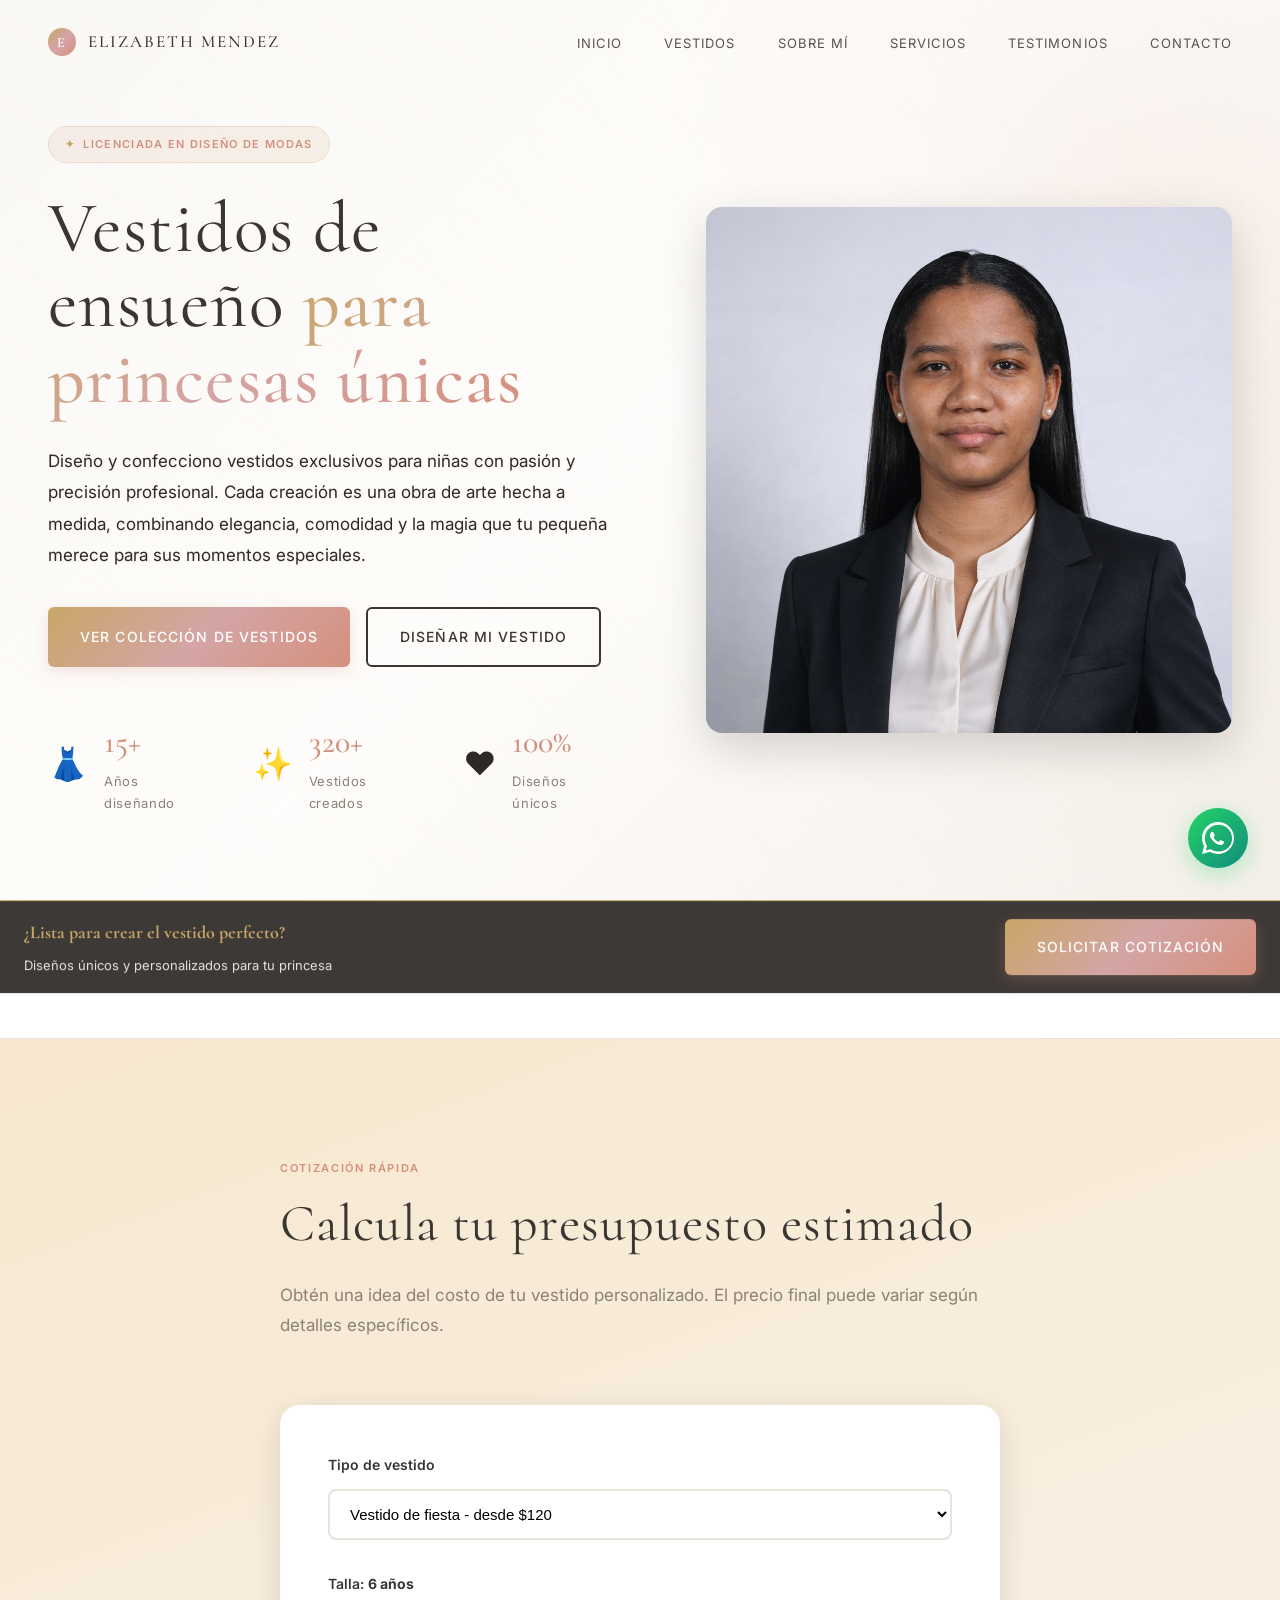
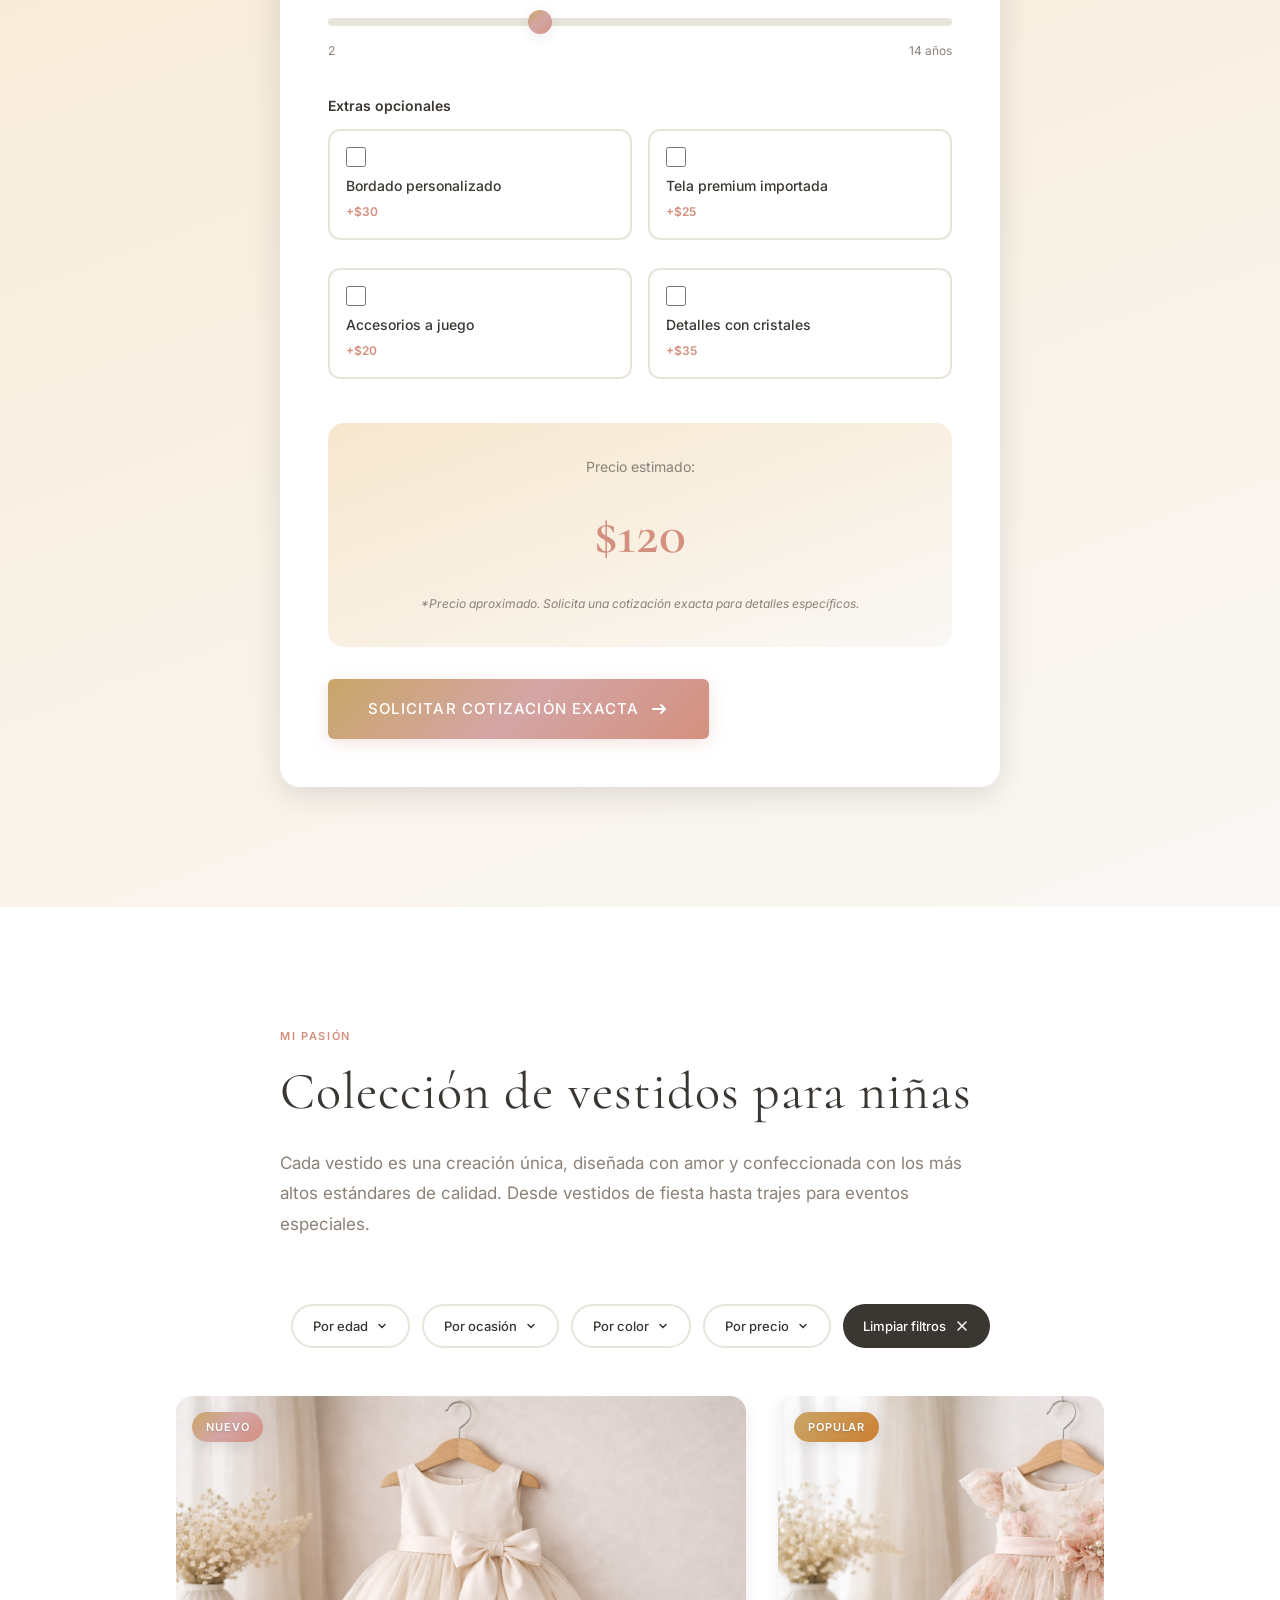
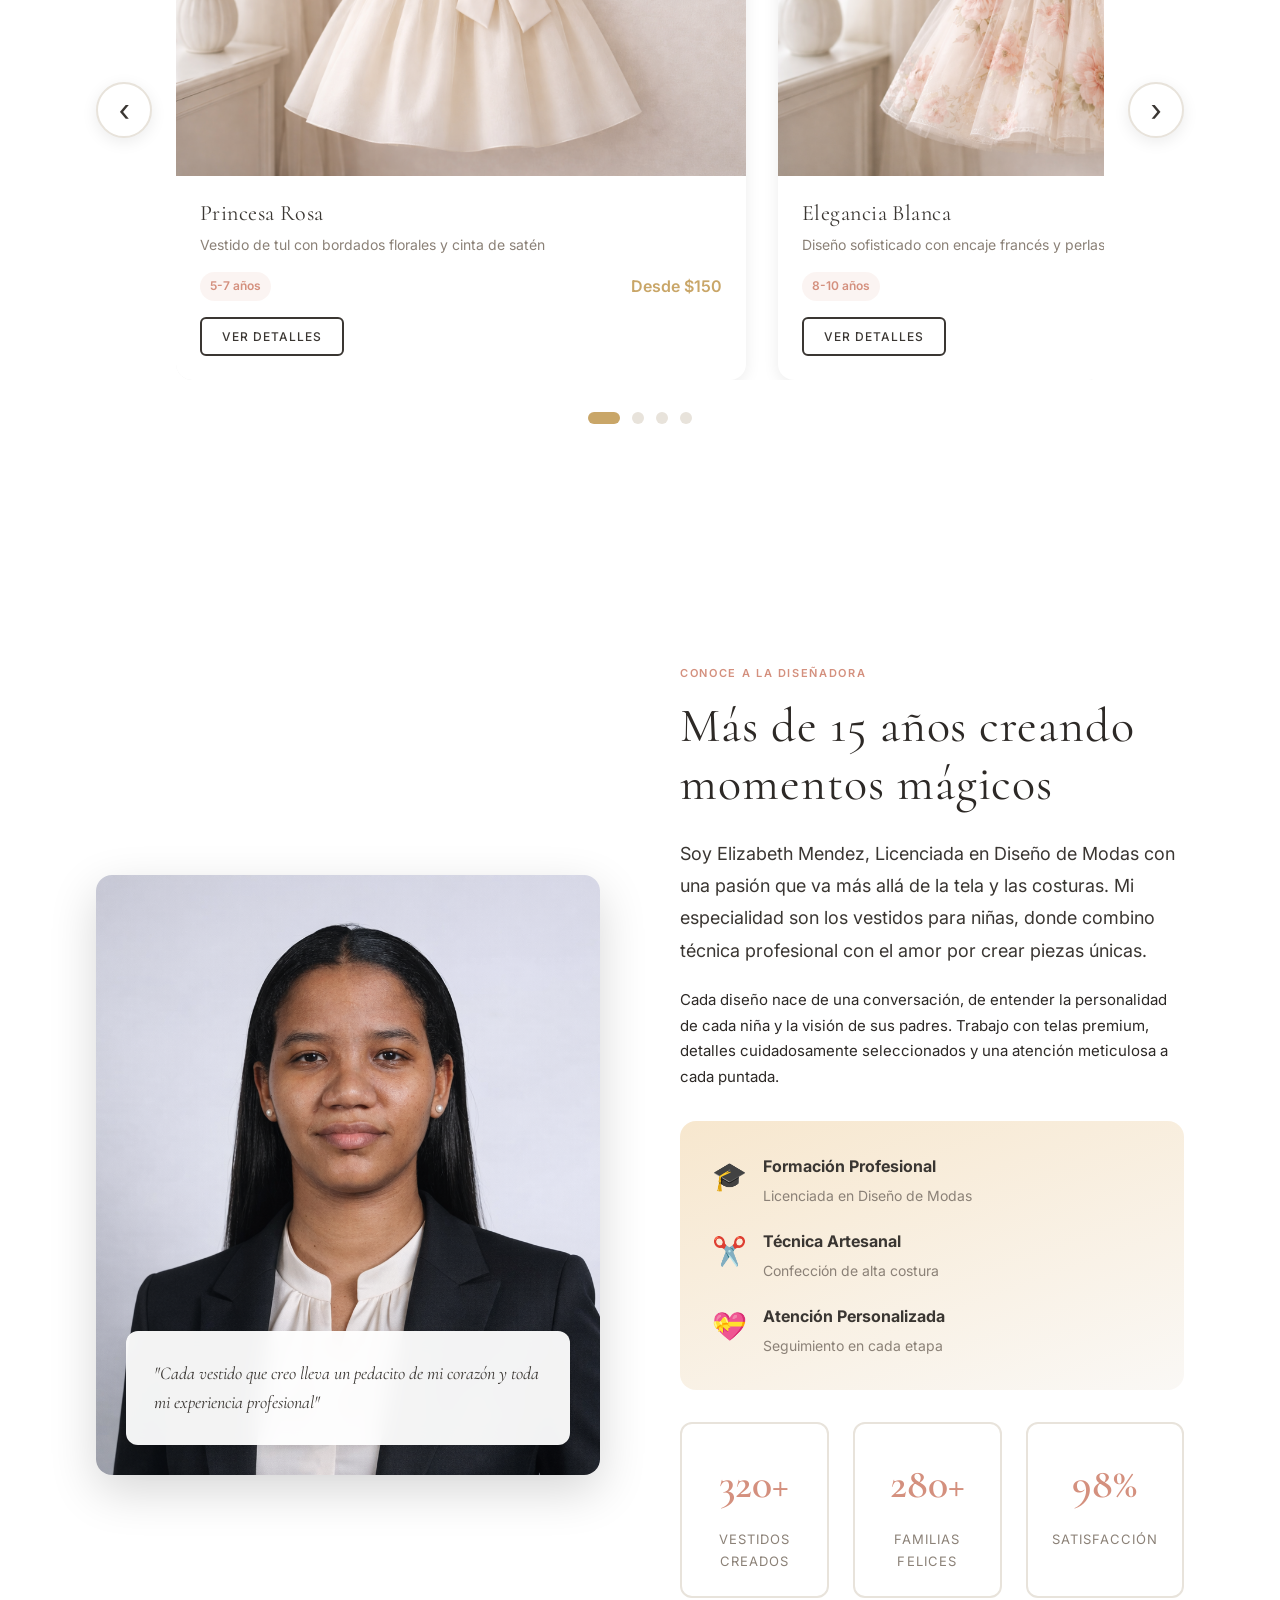
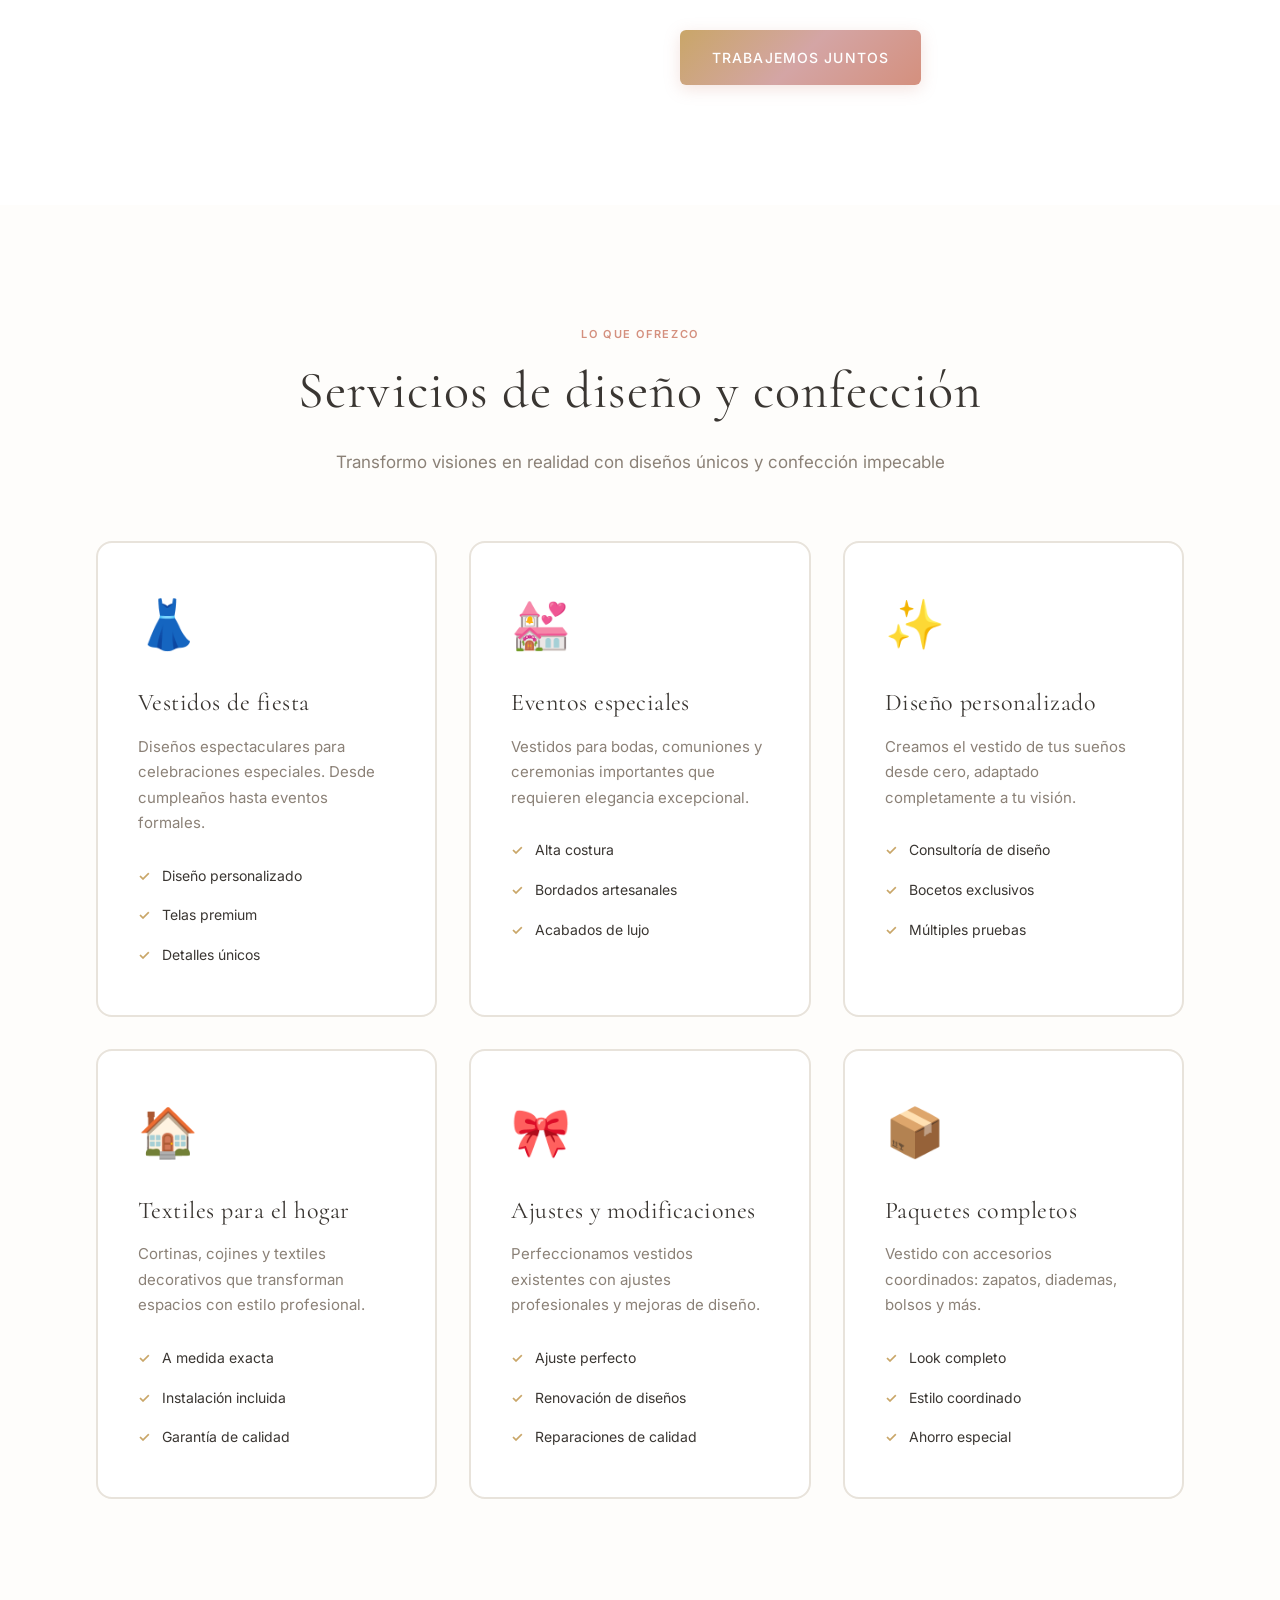
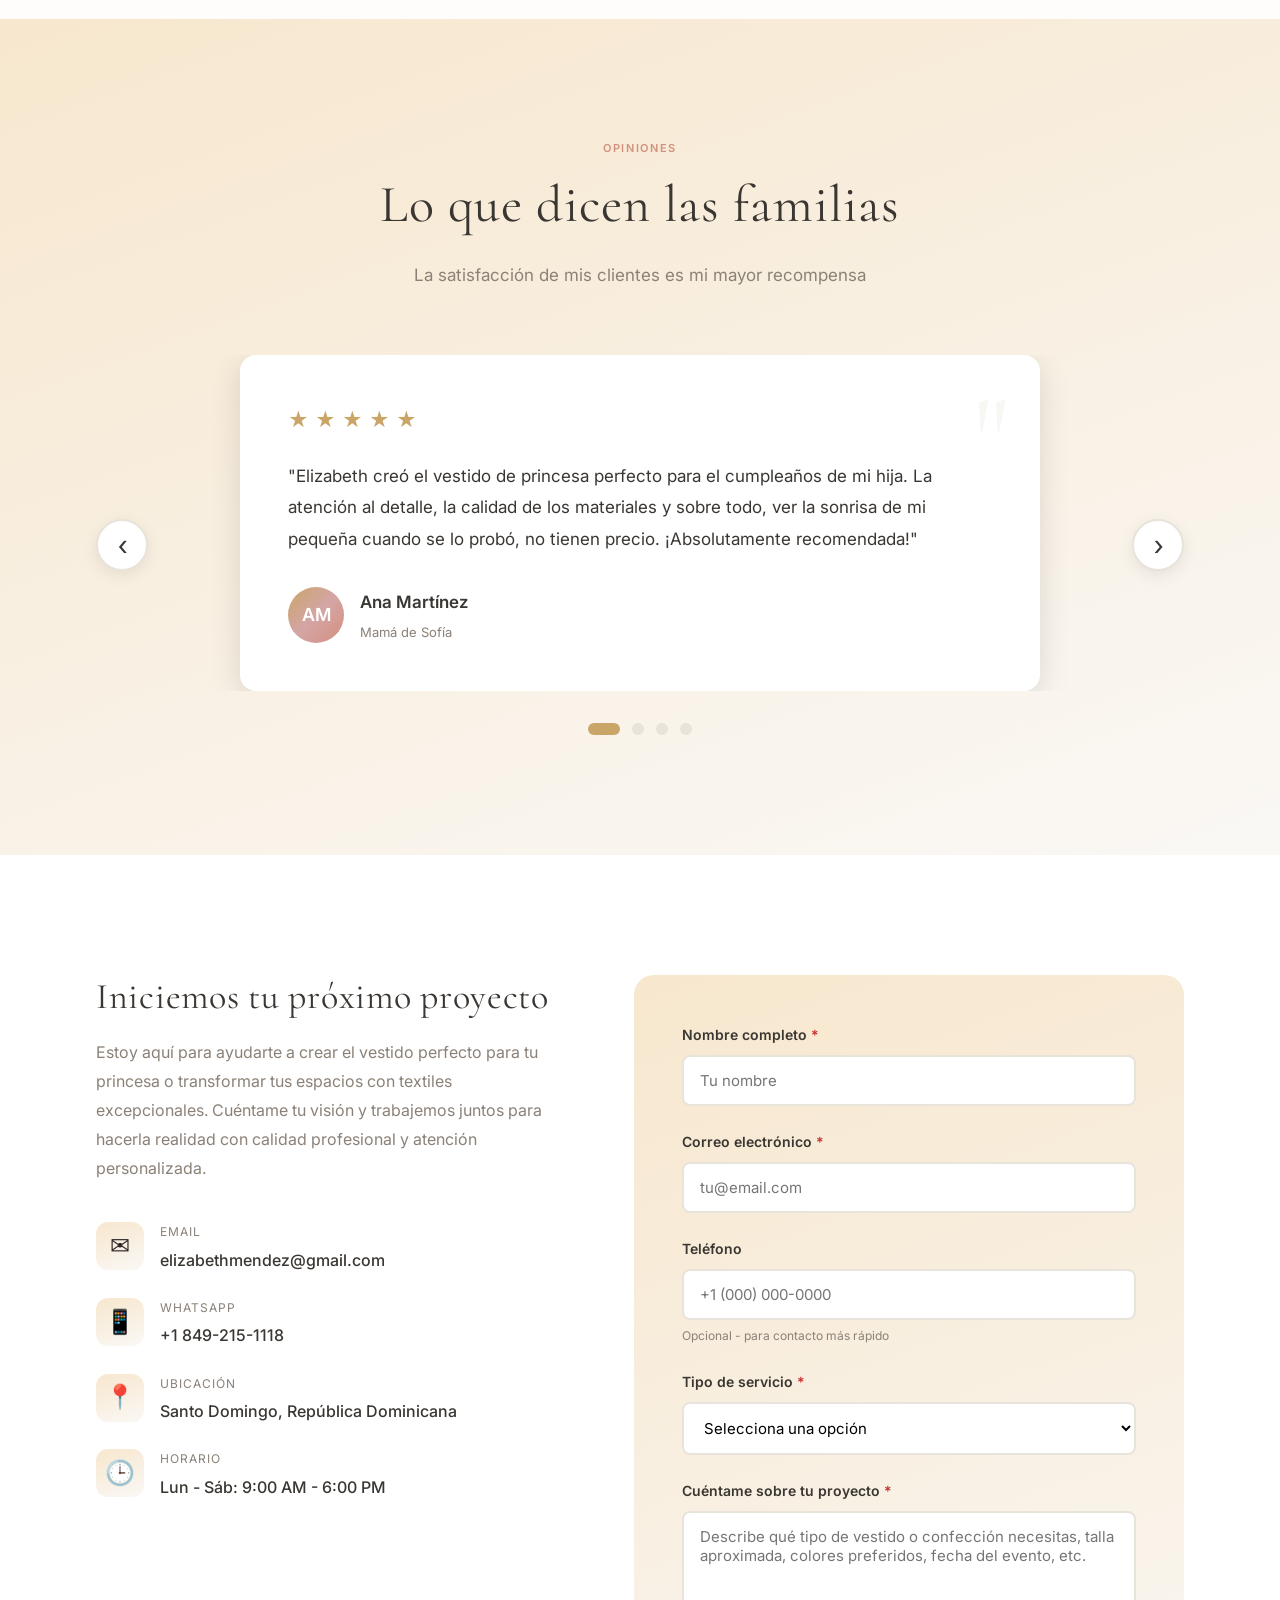
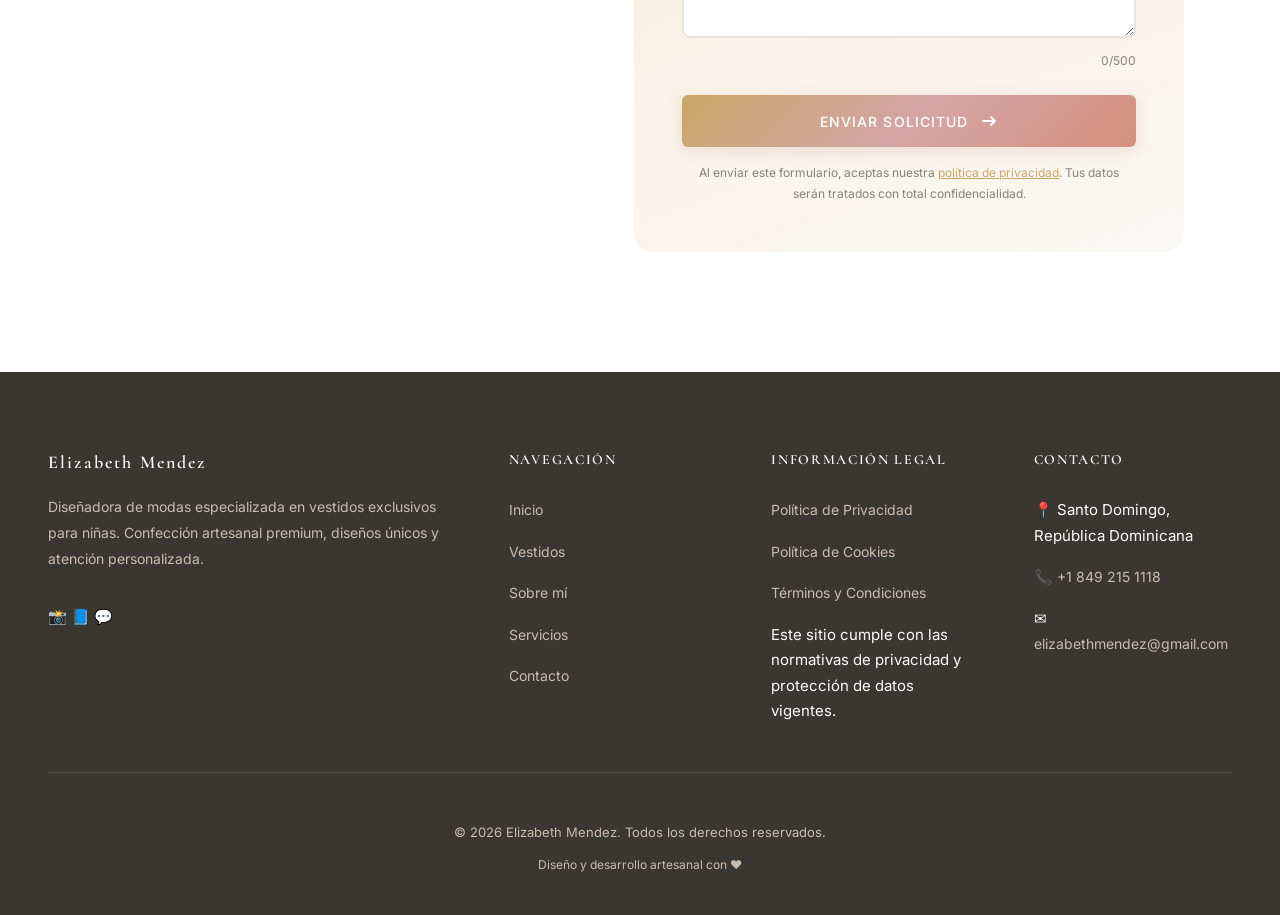
==== commit 25a511d1: "Corregida sintaxis de favicon y cierre de etiqueta en index.html" ====
--- a/index.html
+++ b/index.html
@@ -64,7 +64,7 @@
     <link rel="stylesheet" href="./CSS/style1.css?v=1.0.1" />
 
     <!-- Favicon -->
-    <link rel="icon" href="Imagenes/favicon_transparente.ico" type="image/x-icon">
+    <link rel="icon" href="Imagenes/favicon_transparente.ico" type="image/x-icon" />
 
     
     <!-- Scripts -->
@@ -1502,104 +1502,90 @@
     </main>
 
     <!-- Footer -->
-    <footer role="contentinfo">
-      <div class="footer-grid">
-        <div class="footer-about">
-          <h3>ELIZABETH MENDEZ</h3>
-          <p>
-            Licenciada en Diseño de Modas especializada en confecciones
-            artesanales de lujo. Más de 15 años transformando espacios con
-            textiles premium y creando vestidos únicos para niñas con diseño
-            profesional y atención excepcional al detalle.
-          </p>
-          <div class="social-links" role="list">
-            <a href="#" aria-label="Síguenos en Facebook" role="listitem">
-              <svg
-                width="20"
-                height="20"
-                viewBox="0 0 20 20"
-                fill="currentColor"
-              >
-                <path
-                  d="M20 10c0-5.523-4.477-10-10-10S0 4.477 0 10c0 4.991 3.657 9.128 8.438 9.878v-6.987h-2.54V10h2.54V7.797c0-2.506 1.492-3.89 3.777-3.89 1.094 0 2.238.195 2.238.195v2.46h-1.26c-1.243 0-1.63.771-1.63 1.562V10h2.773l-.443 2.89h-2.33v6.988C16.343 19.128 20 14.991 20 10z"
-                />
-              </svg>
-            </a>
-            <a href="#" aria-label="Síguenos en Instagram" role="listitem">
-              <svg
-                width="20"
-                height="20"
-                viewBox="0 0 20 20"
-                fill="currentColor"
-              >
-                <path
-                  d="M10 0C7.284 0 6.944.012 5.877.06 4.813.11 4.086.278 3.45.525a4.902 4.902 0 00-1.772 1.153A4.902 4.902 0 00.525 3.45C.278 4.086.11 4.813.06 5.877.012 6.944 0 7.284 0 10s.012 3.056.06 4.123c.05 1.064.218 1.791.465 2.427a4.902 4.902 0 001.153 1.772 4.902 4.902 0 001.772 1.153c.636.247 1.363.415 2.427.465C6.944 19.988 7.284 20 10 20s3.056-.012 4.123-.06c1.064-.05 1.791-.218 2.427-.465a4.902 4.902 0 001.772-1.153 4.902 4.902 0 001.153-1.772c.247-.636.415-1.363.465-2.427.048-1.067.06-1.407.06-4.123s-.012-3.056-.06-4.123c-.05-1.064-.218-1.791-.465-2.427a4.902 4.902 0 00-1.153-1.772A4.902 4.902 0 0016.55.525C15.914.278 15.187.11 14.123.06 13.056.012 12.716 0 10 0zm0 1.802c2.67 0 2.986.01 4.04.058.976.045 1.505.207 1.858.344.467.182.8.398 1.15.748.35.35.566.683.748 1.15.137.353.3.882.344 1.857.048 1.055.058 1.37.058 4.041 0 2.67-.01 2.986-.058 4.04-.045.976-.207 1.505-.344 1.858a3.097 3.097 0 01-.748 1.15c-.35.35-.683.566-1.15.748-.353.137-.882.3-1.857.344-1.054.048-1.37.058-4.041.058-2.67 0-2.987-.01-4.04-.058-.976-.045-1.505-.207-1.858-.344a3.097 3.097 0 01-1.15-.748 3.098 3.098 0 01-.748-1.15c-.137-.353-.3-.882-.344-1.857-.048-1.055-.058-1.37-.058-4.041 0-2.67.01-2.986.058-4.04.045-.976.207-1.505.344-1.858.182-.467.398-.8.748-1.15.35-.35.683-.566 1.15-.748.353-.137.882-.3 1.857-.344 1.055-.048 1.37-.058 4.041-.058zM10 4.865a5.135 5.135 0 100 10.27 5.135 5.135 0 000-10.27zm0 8.468a3.333 3.333 0 110-6.666 3.333 3.333 0 010 6.666zm6.538-8.671a1.2 1.2 0 11-2.4 0 1.2 1.2 0 012.4 0z"
-                />
-              </svg>
-            </a>
-            <a href="#" aria-label="Síguenos en Pinterest" role="listitem">
-              <svg
-                width="20"
-                height="20"
-                viewBox="0 0 20 20"
-                fill="currentColor"
-              >
-                <path
-                  d="M10 0C4.477 0 0 4.477 0 10c0 4.237 2.636 7.855 6.356 9.312-.088-.791-.167-2.005.035-2.868.181-.78 1.172-4.97 1.172-4.97s-.299-.6-.299-1.486c0-1.39.806-2.428 1.81-2.428.852 0 1.264.64 1.264 1.408 0 .858-.546 2.14-.828 3.33-.236.995.5 1.807 1.48 1.807 1.778 0 3.144-1.874 3.144-4.58 0-2.393-1.72-4.068-4.176-4.068-2.845 0-4.516 2.135-4.516 4.34 0 .859.331 1.781.745 2.281a.3.3 0 01.069.288l-.278 1.133c-.044.183-.145.223-.335.134-1.249-.581-2.03-2.407-2.03-3.874 0-3.154 2.292-6.052 6.608-6.052 3.469 0 6.165 2.473 6.165 5.776 0 3.447-2.173 6.22-5.19 6.22-1.013 0-1.965-.525-2.291-1.148l-.623 2.378c-.226.869-.835 1.958-1.244 2.621.937.29 1.931.446 2.962.446 5.523 0 10-4.477 10-10S15.523 0 10 0z"
-                />
-              </svg>
-            </a>
-          </div>
-        </div>
-        <div class="footer-section">
-          <h4>Navegación</h4>
-          <ul role="list">
-            <li><a href="#inicio">Inicio</a></li>
-            <li><a href="#galeria-vestidos">Galería de Vestidos</a></li>
-            <li><a href="#sobre-mi">Sobre Mí</a></li>
-            <li><a href="#servicios">Servicios</a></li>
-            <li><a href="#testimonios">Testimonios</a></li>
-            <li><a href="#contacto">Contacto</a></li>
-          </ul>
-        </div>
-        <div class="footer-section">
-          <h4>Servicios</h4>
-          <ul role="list">
-            <li><a href="#servicios">Vestidos de fiesta</a></li>
-            <li><a href="#servicios">Eventos especiales</a></li>
-            <li><a href="#servicios">Diseño personalizado</a></li>
-            <li><a href="#servicios">Textiles para el hogar</a></li>
-            <li><a href="#servicios">Ajustes y modificaciones</a></li>
-            <li><a href="#servicios">Paquetes completos</a></li>
-          </ul>
-        </div>
-        <div class="footer-section">
-          <h4>Contacto</h4>
-          <ul role="list">
-            <li>
-              <a href="mailto:elizabethmendez@gmail.com">Email directo</a>
-            </li>
-            <li>
-              <a href="https://api.whatsapp.com/send?phone=+18492151118"
-                >WhatsApp</a
-              >
-            </li>
-            <li><a href="#contacto">Formulario web</a></li>
-            <li><a href="#calculadora">Calcular presupuesto</a></li>
-          </ul>
-        </div>
+   <footer class="footer">
+  <div class="footer-grid">
+    <!-- Marca -->
+    <div class="footer-section footer-about">
+      <h3>Elizabeth Mendez</h3>
+      <p class="footer-description">
+        Diseñadora de modas especializada en vestidos exclusivos para niñas.
+        Confección artesanal premium, diseños únicos y atención personalizada.
+      </p>
+
+      <div class="footer-social">
+        <a href="#" aria-label="Instagram">📸</a>
+        <a href="#" aria-label="Facebook">📘</a>
+        <a href="#" aria-label="WhatsApp">💬</a>
       </div>
-      <div class="footer-bottom">
-        <p>
-          © 2025 Elizabeth Mendez. Todos los derechos reservados. |
-          <a href="#politica">Política de Privacidad</a> |
-          <a href="#terminos">Términos y Condiciones</a>
-        </p>
-        <p class="footer-credits">
-          Diseñado con <span aria-label="amor">♥</span> en Santo Domingo
-        </p>
-      </div>
-    </footer>
+    </div>
+
+    <!-- Navegación -->
+    <div class="footer-section">
+      <h4>Navegación</h4>
+      <ul class="footer-links">
+        <li><a href="#inicio">Inicio</a></li>
+        <li><a href="#galeria-vestidos">Vestidos</a></li>
+        <li><a href="#sobre-mi">Sobre mí</a></li>
+        <li><a href="#servicios">Servicios</a></li>
+        <li><a href="#contacto">Contacto</a></li>
+      </ul>
+    </div>
+
+    <!-- Información legal -->
+    <div class="footer-section">
+      <h4>Información legal</h4>
+      <ul class="footer-links">
+        <li>
+          <a href="politica-privacidad.html">Política de Privacidad</a>
+        </li>
+        <li>
+          <a href="politica-cookies.html">Política de Cookies</a>
+        </li>
+        <li>
+          <a href="terminos-condiciones.html">Términos y Condiciones</a>
+        </li>
+      </ul>
+
+      <p class="footer-legal-note">
+        Este sitio cumple con las normativas de privacidad y protección de
+        datos vigentes.
+      </p>
+    </div>
+
+    <!-- Contacto -->
+    <div class="footer-section">
+      <h4>Contacto</h4>
+      <ul class="footer-contact">
+        <li>
+          <span>📍</span>
+          <span>Santo Domingo, República Dominicana</span>
+        </li>
+        <li>
+          <span>📞</span>
+          <a href="tel:+18492151118">+1 849 215 1118</a>
+        </li>
+        <li>
+          <span>✉</span>
+          <a href="mailto:elizabethmendez@gmail.com">
+            elizabethmendez@gmail.com
+          </a>
+        </li>
+      </ul>
+    </div>
+  </div>
+
+  <div class="footer-divider"></div>
+
+  <div class="footer-bottom">
+    <p class="footer-copyright">
+      © <span id="year"></span> Elizabeth Mendez. Todos los derechos reservados.
+    </p>
+    <p class="footer-credits">
+      Diseño y desarrollo artesanal con ❤️
+    </p>
+  </div>
+</footer>
+
 
     <!-- Quick View Modal -->
     <div
@@ -1686,5 +1672,9 @@
         });
       }
     </script>
+
+    <script>
+  document.getElementById("year").textContent = new Date().getFullYear();
+</script>
   </body>
 </html>
--- a/CSS/style1.css
+++ b/CSS/style1.css
@@ -1,3 +1,64 @@
+/* ============================================
+   EXTRA: MEJORAS PARA MÓVILES MUY PEQUEÑOS
+   ============================================ */
+@media (max-width: 400px) {
+    .container,
+    .section {
+        padding-left: 8px;
+        padding-right: 8px;
+    }
+    .section {
+        padding-top: 40px;
+        padding-bottom: 40px;
+    }
+    .section-title {
+        font-size: 22px;
+    }
+    .hero-title {
+        font-size: 20px;
+    }
+    .btn,
+    .btn-primary,
+    .btn-outline {
+        padding: 10px 12px;
+        font-size: 11px;
+    }
+    .whatsapp-btn,
+    .scroll-top {
+        width: 40px;
+        height: 40px;
+        bottom: 12px;
+        right: 12px;
+    }
+    .sticky-cta-content {
+        gap: 8px;
+    }
+    .testimonial {
+        padding: 16px 6px;
+    }
+    .vestido-image {
+        height: 180px;
+    }
+    .sobre-mi-image {
+        height: 180px;
+    }
+    .modal-body,
+    .comparison-content {
+        padding: 8px 4px;
+    }
+    .footer-grid {
+        gap: 12px;
+    }
+    .favorites-button {
+        width: 36px;
+        height: 36px;
+    }
+    input,
+    select,
+    textarea {
+        font-size: 13px;
+    }
+}
 /* ============================================
    ELIZABETH MENDEZ - FASHION DESIGNER
    CSS Premium con Mejoras de Accesibilidad y UX
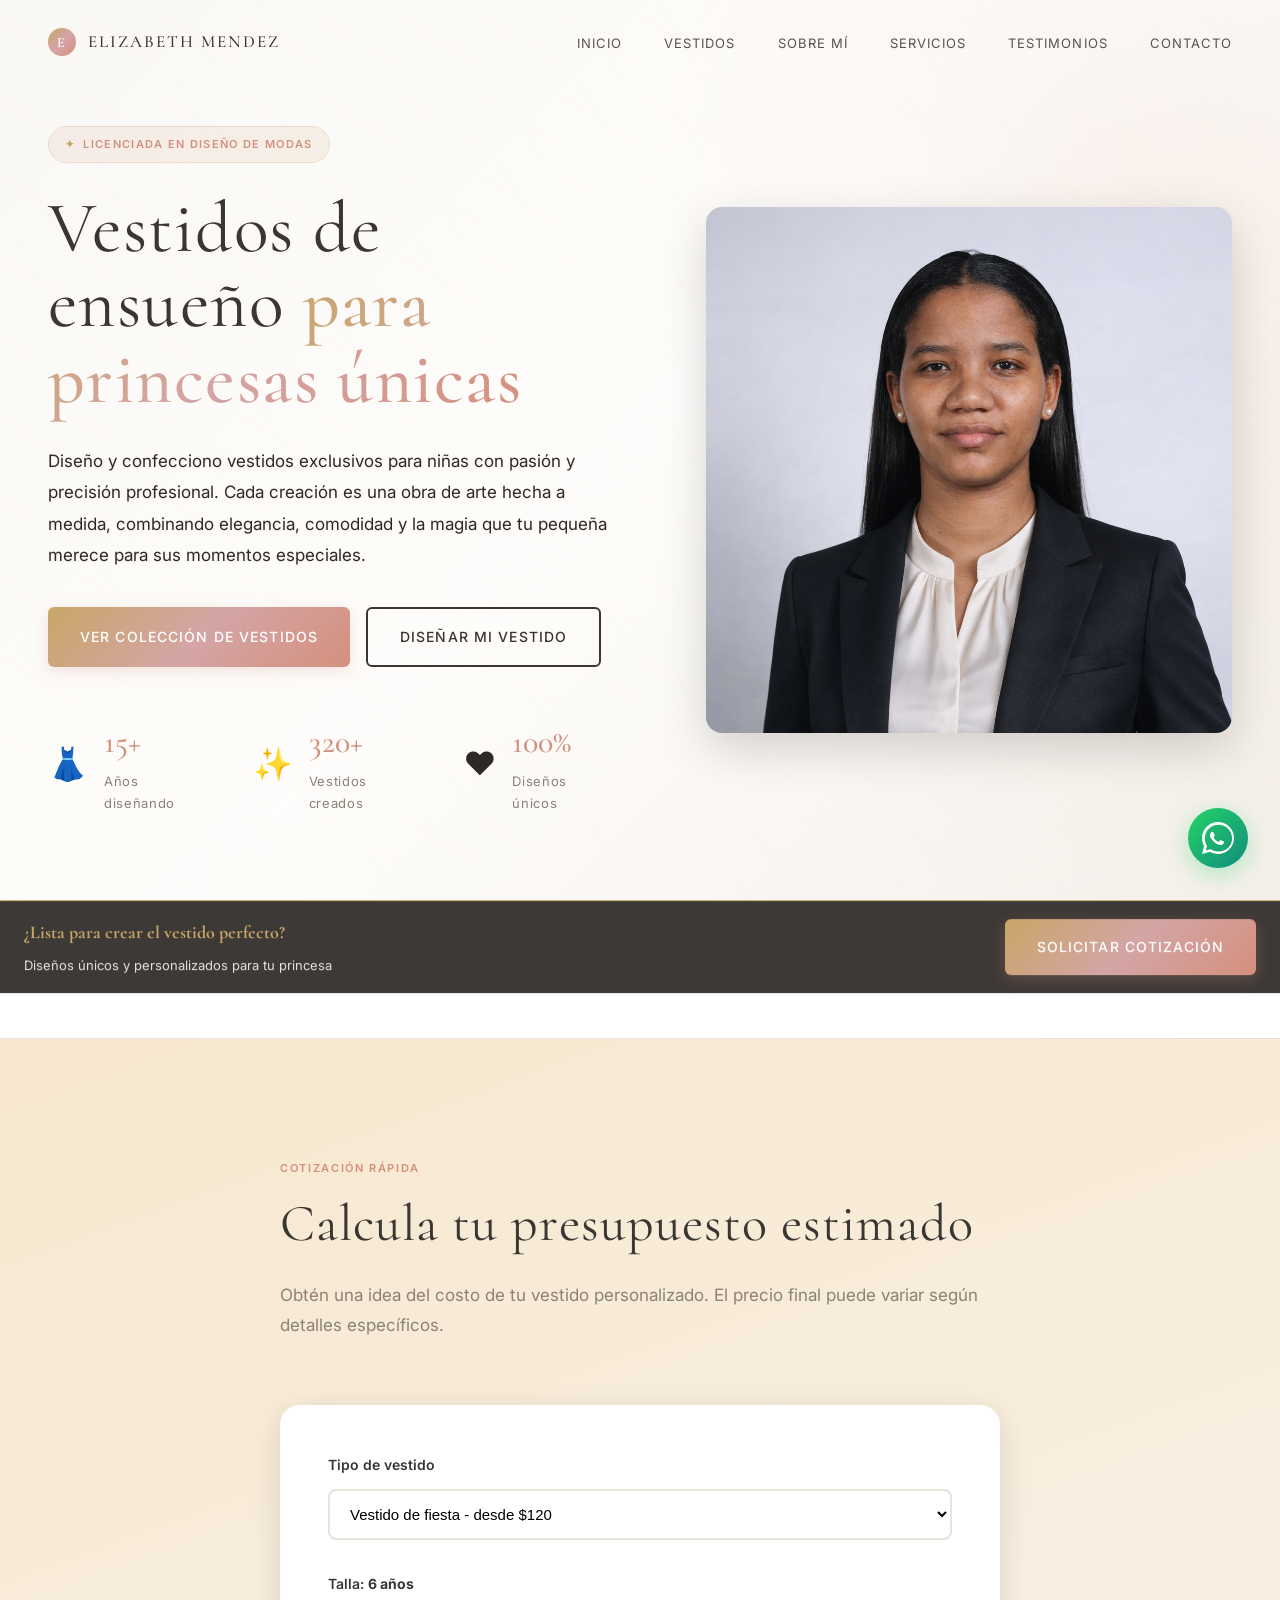
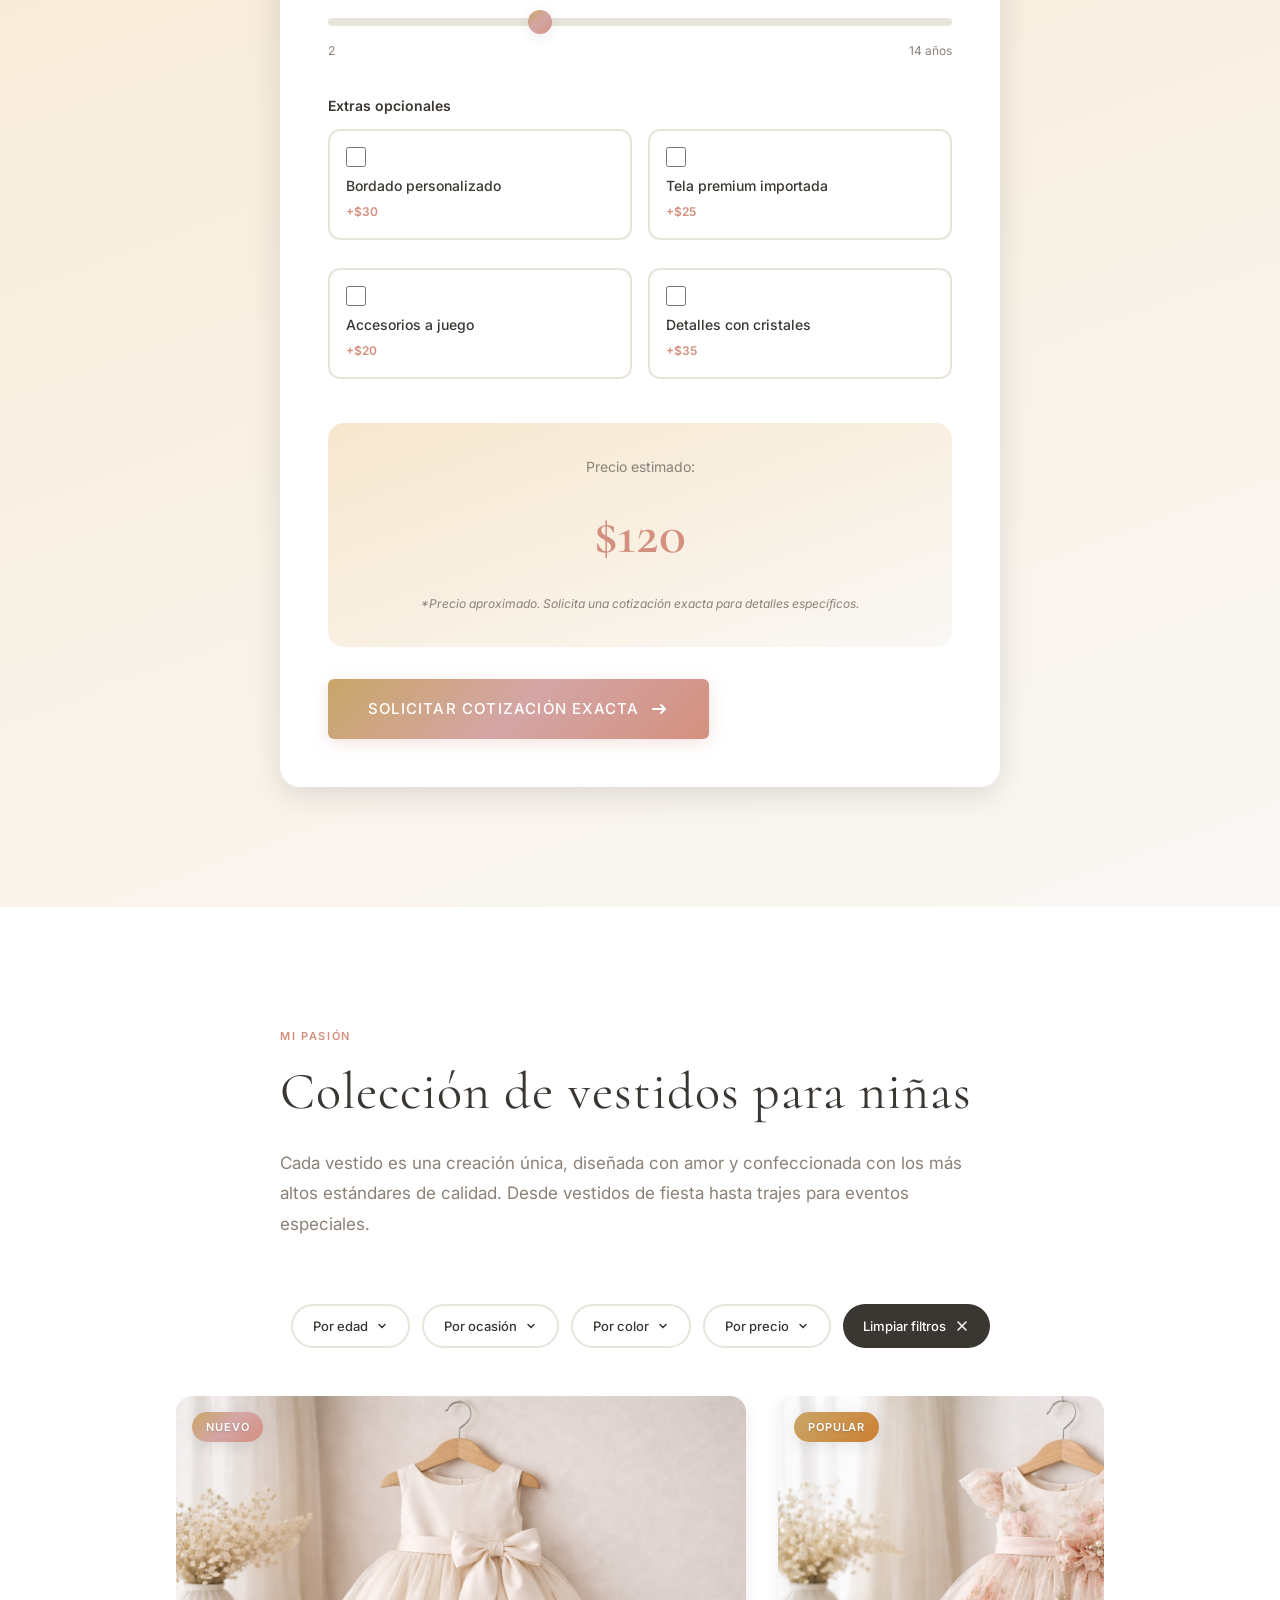
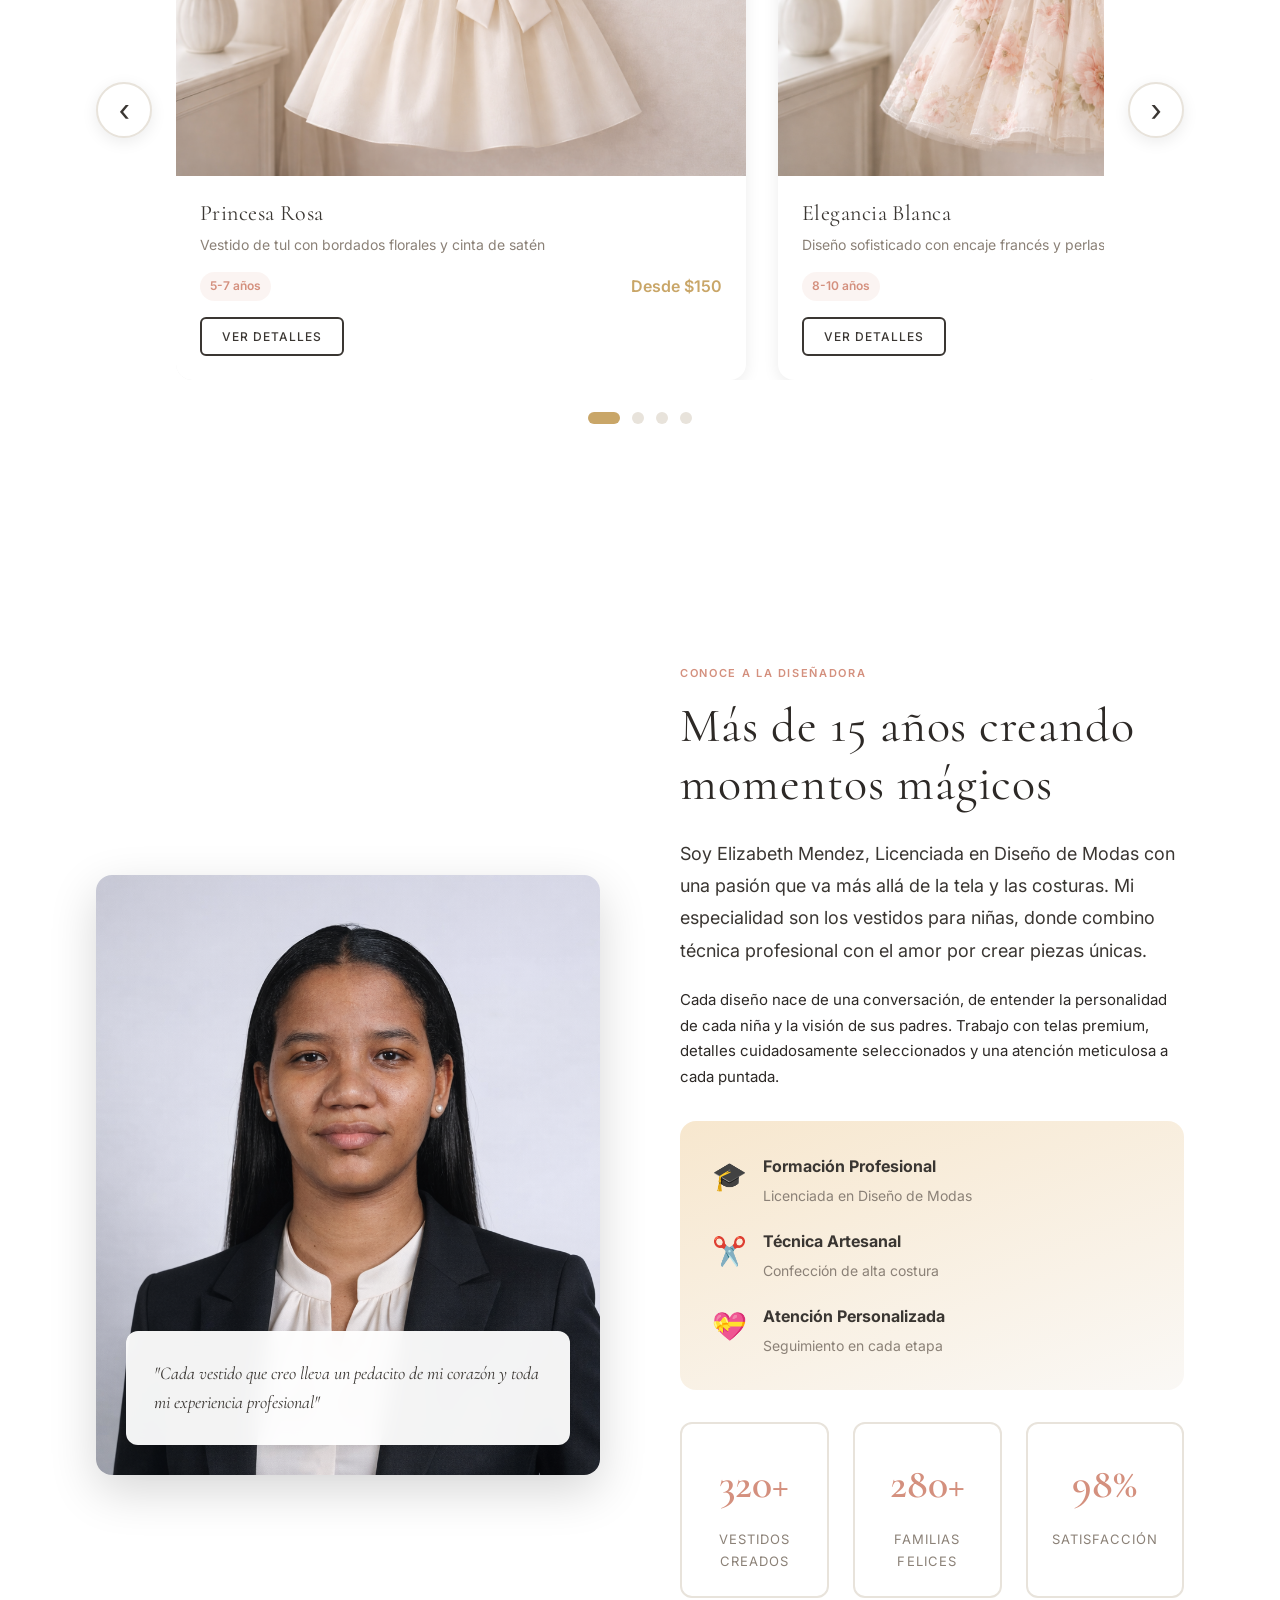
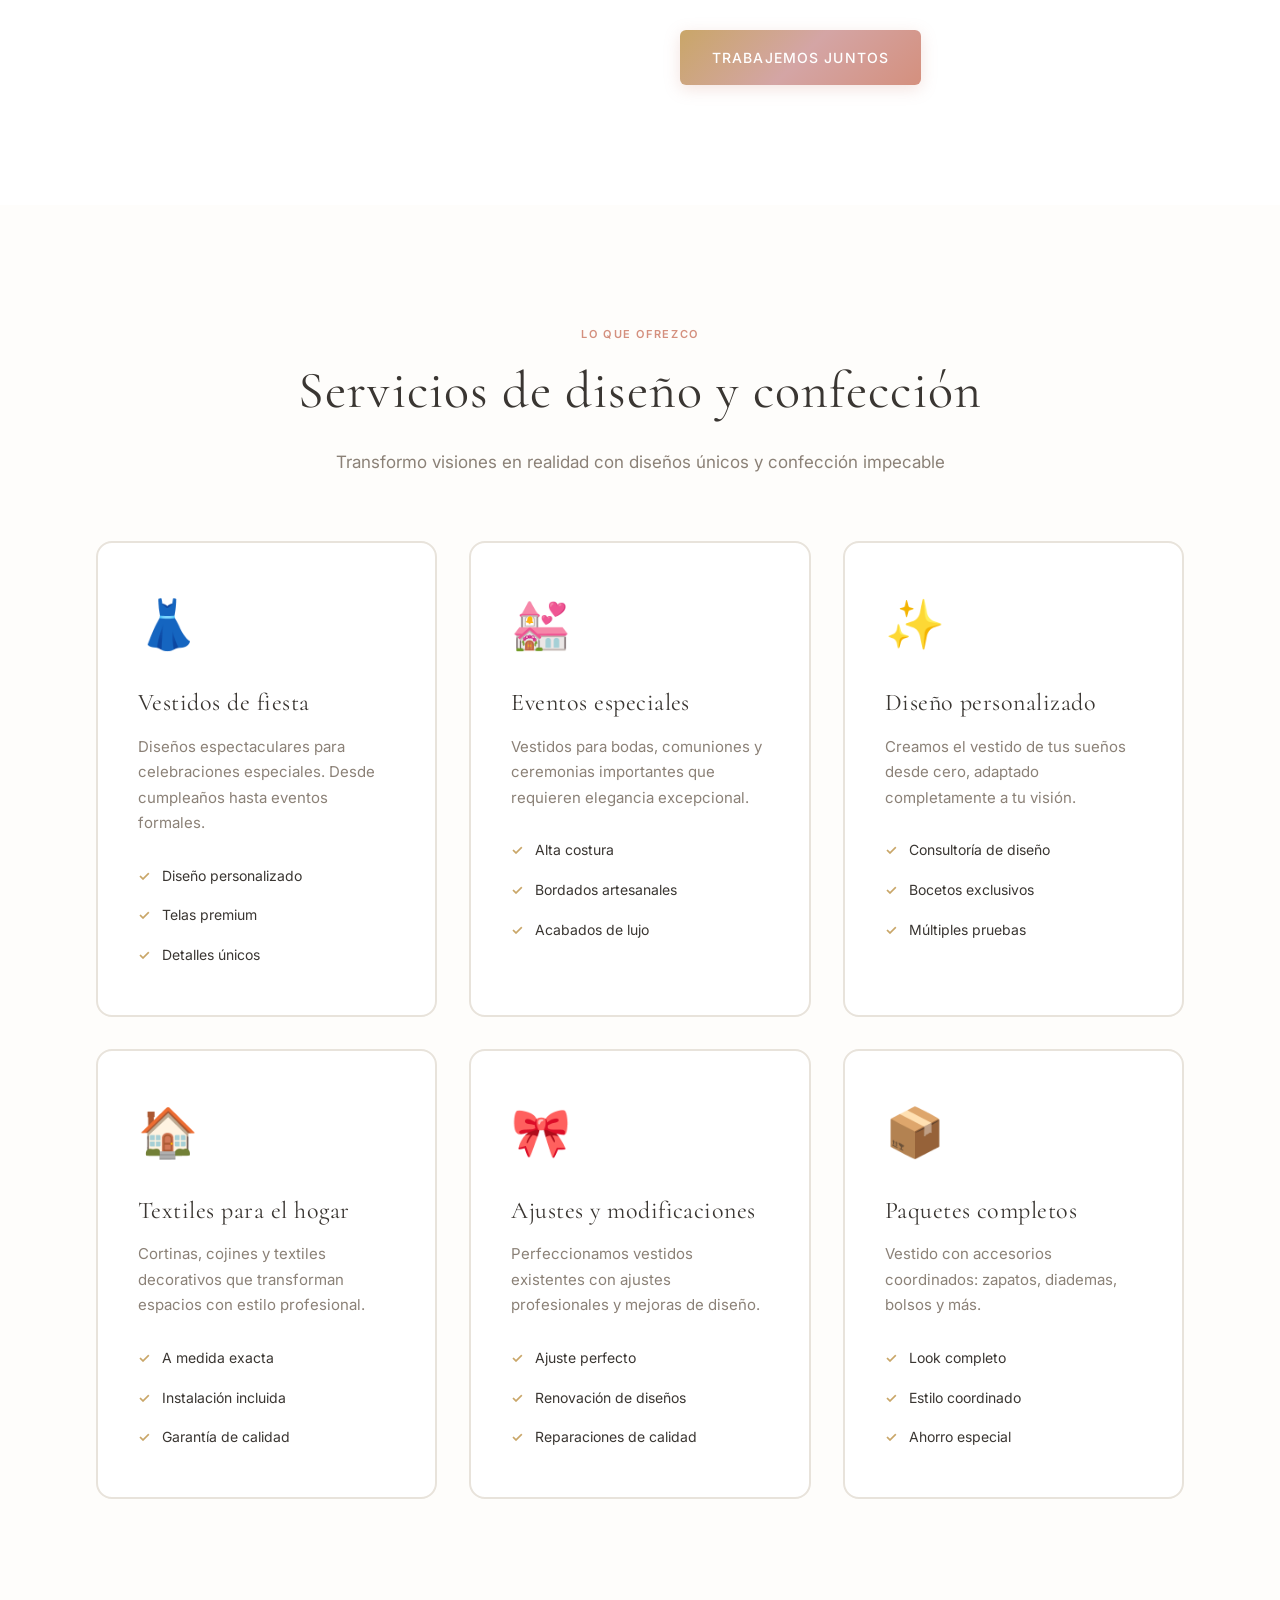
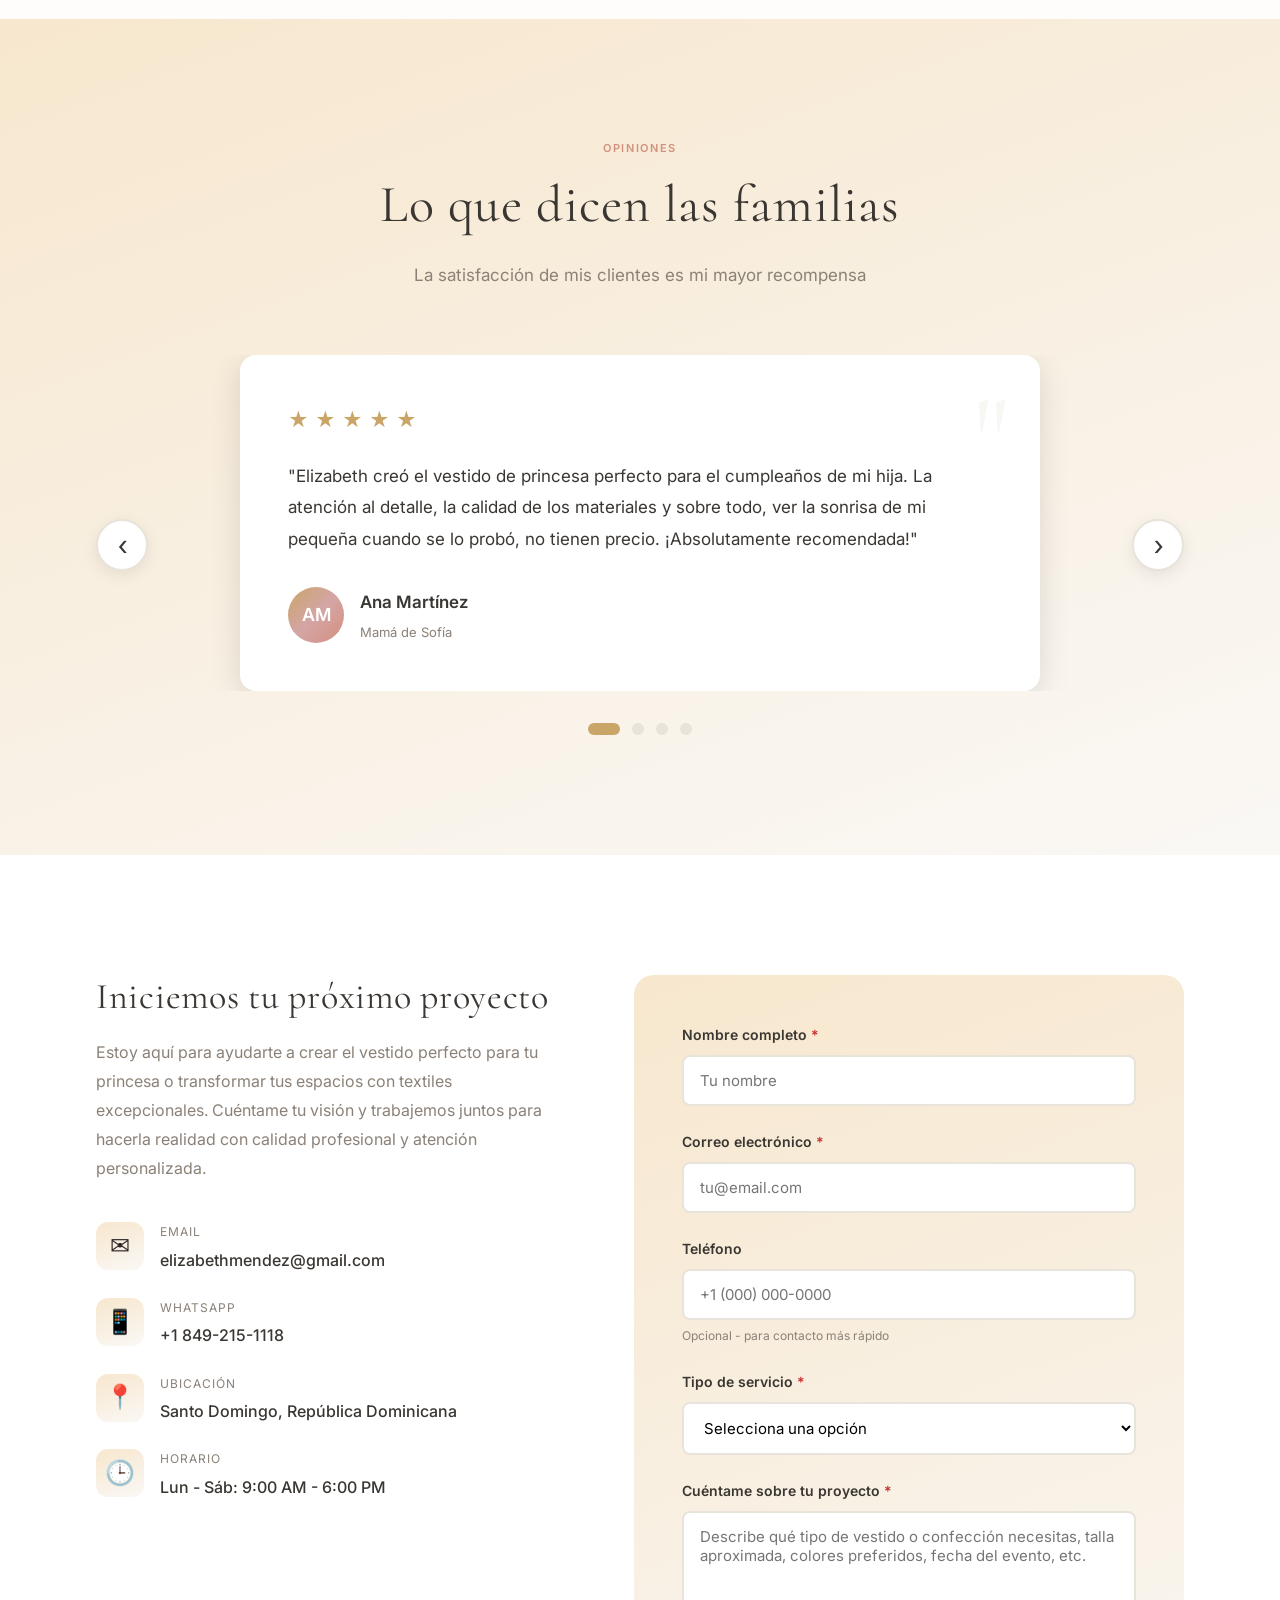
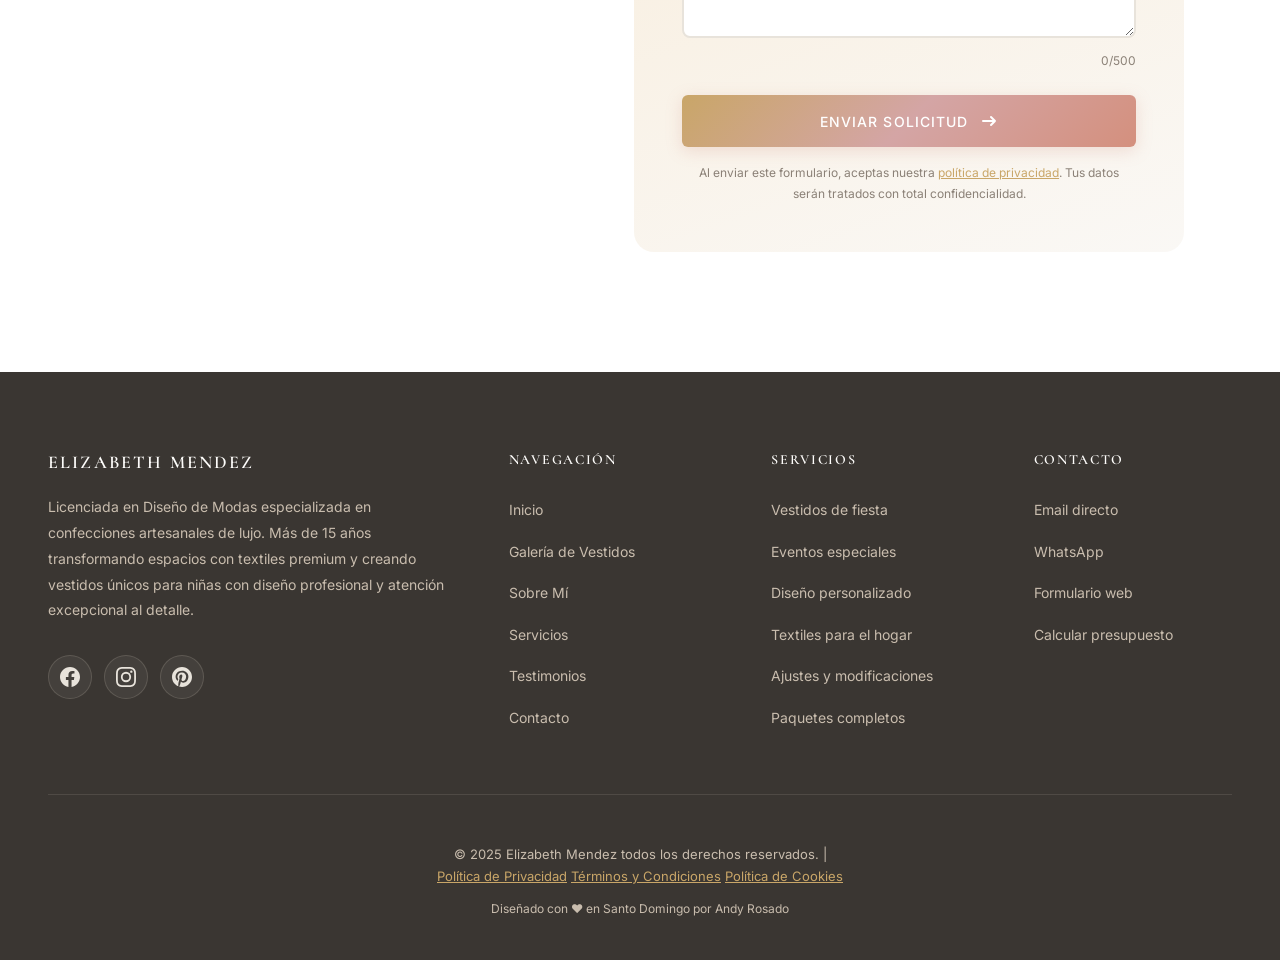
==== commit ddcd3781: "Corrige sintaxis favicon y revisa HTML" ====
--- a/index.html
+++ b/index.html
@@ -64,7 +64,7 @@
     <link rel="stylesheet" href="./CSS/style1.css?v=1.0.1" />
 
     <!-- Favicon -->
-    <link rel="icon" href="Imagenes/favicon_transparente.ico" type="image/x-icon" />
+    <link rel="icon" href="Imagenes/favicon_transparente.ico type="image/x-icon">
 
     
     <!-- Scripts -->
@@ -1502,90 +1502,105 @@
     </main>
 
     <!-- Footer -->
-   <footer class="footer">
-  <div class="footer-grid">
-    <!-- Marca -->
-    <div class="footer-section footer-about">
-      <h3>Elizabeth Mendez</h3>
-      <p class="footer-description">
-        Diseñadora de modas especializada en vestidos exclusivos para niñas.
-        Confección artesanal premium, diseños únicos y atención personalizada.
-      </p>
-
-      <div class="footer-social">
-        <a href="#" aria-label="Instagram">📸</a>
-        <a href="#" aria-label="Facebook">📘</a>
-        <a href="#" aria-label="WhatsApp">💬</a>
+    <footer role="contentinfo">
+      <div class="footer-grid">
+        <div class="footer-about">
+          <h3>ELIZABETH MENDEZ</h3>
+          <p>
+            Licenciada en Diseño de Modas especializada en confecciones
+            artesanales de lujo. Más de 15 años transformando espacios con
+            textiles premium y creando vestidos únicos para niñas con diseño
+            profesional y atención excepcional al detalle.
+          </p>
+          <div class="social-links" role="list">
+            <a href="#" aria-label="Síguenos en Facebook" role="listitem">
+              <svg
+                width="20"
+                height="20"
+                viewBox="0 0 20 20"
+                fill="currentColor"
+              >
+                <path
+                  d="M20 10c0-5.523-4.477-10-10-10S0 4.477 0 10c0 4.991 3.657 9.128 8.438 9.878v-6.987h-2.54V10h2.54V7.797c0-2.506 1.492-3.89 3.777-3.89 1.094 0 2.238.195 2.238.195v2.46h-1.26c-1.243 0-1.63.771-1.63 1.562V10h2.773l-.443 2.89h-2.33v6.988C16.343 19.128 20 14.991 20 10z"
+                />
+              </svg>
+            </a>
+            <a href="#" aria-label="Síguenos en Instagram" role="listitem">
+              <svg
+                width="20"
+                height="20"
+                viewBox="0 0 20 20"
+                fill="currentColor"
+              >
+                <path
+                  d="M10 0C7.284 0 6.944.012 5.877.06 4.813.11 4.086.278 3.45.525a4.902 4.902 0 00-1.772 1.153A4.902 4.902 0 00.525 3.45C.278 4.086.11 4.813.06 5.877.012 6.944 0 7.284 0 10s.012 3.056.06 4.123c.05 1.064.218 1.791.465 2.427a4.902 4.902 0 001.153 1.772 4.902 4.902 0 001.772 1.153c.636.247 1.363.415 2.427.465C6.944 19.988 7.284 20 10 20s3.056-.012 4.123-.06c1.064-.05 1.791-.218 2.427-.465a4.902 4.902 0 001.772-1.153 4.902 4.902 0 001.153-1.772c.247-.636.415-1.363.465-2.427.048-1.067.06-1.407.06-4.123s-.012-3.056-.06-4.123c-.05-1.064-.218-1.791-.465-2.427a4.902 4.902 0 00-1.153-1.772A4.902 4.902 0 0016.55.525C15.914.278 15.187.11 14.123.06 13.056.012 12.716 0 10 0zm0 1.802c2.67 0 2.986.01 4.04.058.976.045 1.505.207 1.858.344.467.182.8.398 1.15.748.35.35.566.683.748 1.15.137.353.3.882.344 1.857.048 1.055.058 1.37.058 4.041 0 2.67-.01 2.986-.058 4.04-.045.976-.207 1.505-.344 1.858a3.097 3.097 0 01-.748 1.15c-.35.35-.683.566-1.15.748-.353.137-.882.3-1.857.344-1.054.048-1.37.058-4.041.058-2.67 0-2.987-.01-4.04-.058-.976-.045-1.505-.207-1.858-.344a3.097 3.097 0 01-1.15-.748 3.098 3.098 0 01-.748-1.15c-.137-.353-.3-.882-.344-1.857-.048-1.055-.058-1.37-.058-4.041 0-2.67.01-2.986.058-4.04.045-.976.207-1.505.344-1.858.182-.467.398-.8.748-1.15.35-.35.683-.566 1.15-.748.353-.137.882-.3 1.857-.344 1.055-.048 1.37-.058 4.041-.058zM10 4.865a5.135 5.135 0 100 10.27 5.135 5.135 0 000-10.27zm0 8.468a3.333 3.333 0 110-6.666 3.333 3.333 0 010 6.666zm6.538-8.671a1.2 1.2 0 11-2.4 0 1.2 1.2 0 012.4 0z"
+                />
+              </svg>
+            </a>
+            <a href="#" aria-label="Síguenos en Pinterest" role="listitem">
+              <svg
+                width="20"
+                height="20"
+                viewBox="0 0 20 20"
+                fill="currentColor"
+              >
+                <path
+                  d="M10 0C4.477 0 0 4.477 0 10c0 4.237 2.636 7.855 6.356 9.312-.088-.791-.167-2.005.035-2.868.181-.78 1.172-4.97 1.172-4.97s-.299-.6-.299-1.486c0-1.39.806-2.428 1.81-2.428.852 0 1.264.64 1.264 1.408 0 .858-.546 2.14-.828 3.33-.236.995.5 1.807 1.48 1.807 1.778 0 3.144-1.874 3.144-4.58 0-2.393-1.72-4.068-4.176-4.068-2.845 0-4.516 2.135-4.516 4.34 0 .859.331 1.781.745 2.281a.3.3 0 01.069.288l-.278 1.133c-.044.183-.145.223-.335.134-1.249-.581-2.03-2.407-2.03-3.874 0-3.154 2.292-6.052 6.608-6.052 3.469 0 6.165 2.473 6.165 5.776 0 3.447-2.173 6.22-5.19 6.22-1.013 0-1.965-.525-2.291-1.148l-.623 2.378c-.226.869-.835 1.958-1.244 2.621.937.29 1.931.446 2.962.446 5.523 0 10-4.477 10-10S15.523 0 10 0z"
+                />
+              </svg>
+            </a>
+          </div>
+        </div>
+        <div class="footer-section">
+          <h4>Navegación</h4>
+          <ul role="list">
+            <li><a href="#inicio">Inicio</a></li>
+            <li><a href="#galeria-vestidos">Galería de Vestidos</a></li>
+            <li><a href="#sobre-mi">Sobre Mí</a></li>
+            <li><a href="#servicios">Servicios</a></li>
+            <li><a href="#testimonios">Testimonios</a></li>
+            <li><a href="#contacto">Contacto</a></li>
+          </ul>
+        </div>
+        <div class="footer-section">
+          <h4>Servicios</h4>
+          <ul role="list">
+            <li><a href="#servicios">Vestidos de fiesta</a></li>
+            <li><a href="#servicios">Eventos especiales</a></li>
+            <li><a href="#servicios">Diseño personalizado</a></li>
+            <li><a href="#servicios">Textiles para el hogar</a></li>
+            <li><a href="#servicios">Ajustes y modificaciones</a></li>
+            <li><a href="#servicios">Paquetes completos</a></li>
+          </ul>
+        </div>
+        <div class="footer-section">
+          <h4>Contacto</h4>
+          <ul role="list">
+            <li>
+              <a href="mailto:elizabethmendez@gmail.com">Email directo</a>
+            </li>
+            <li>
+              <a href="https://api.whatsapp.com/send?phone=+18492151118"
+                >WhatsApp</a
+              >
+            </li>
+            <li><a href="#contacto">Formulario web</a></li>
+            <li><a href="#calculadora">Calcular presupuesto</a></li>
+          </ul>
+        </div>
       </div>
-    </div>
-
-    <!-- Navegación -->
-    <div class="footer-section">
-      <h4>Navegación</h4>
-      <ul class="footer-links">
-        <li><a href="#inicio">Inicio</a></li>
-        <li><a href="#galeria-vestidos">Vestidos</a></li>
-        <li><a href="#sobre-mi">Sobre mí</a></li>
-        <li><a href="#servicios">Servicios</a></li>
-        <li><a href="#contacto">Contacto</a></li>
-      </ul>
-    </div>
-
-    <!-- Información legal -->
-    <div class="footer-section">
-      <h4>Información legal</h4>
-      <ul class="footer-links">
-        <li>
-          <a href="politica-privacidad.html">Política de Privacidad</a>
-        </li>
-        <li>
-          <a href="politica-cookies.html">Política de Cookies</a>
-        </li>
-        <li>
-          <a href="terminos-condiciones.html">Términos y Condiciones</a>
-        </li>
-      </ul>
-
-      <p class="footer-legal-note">
-        Este sitio cumple con las normativas de privacidad y protección de
-        datos vigentes.
-      </p>
-    </div>
-
-    <!-- Contacto -->
-    <div class="footer-section">
-      <h4>Contacto</h4>
-      <ul class="footer-contact">
-        <li>
-          <span>📍</span>
-          <span>Santo Domingo, República Dominicana</span>
-        </li>
-        <li>
-          <span>📞</span>
-          <a href="tel:+18492151118">+1 849 215 1118</a>
-        </li>
-        <li>
-          <span>✉</span>
-          <a href="mailto:elizabethmendez@gmail.com">
-            elizabethmendez@gmail.com
-          </a>
-        </li>
-      </ul>
-    </div>
-  </div>
-
-  <div class="footer-divider"></div>
-
-  <div class="footer-bottom">
-    <p class="footer-copyright">
-      © <span id="year"></span> Elizabeth Mendez. Todos los derechos reservados.
-    </p>
-    <p class="footer-credits">
-      Diseño y desarrollo artesanal con ❤️
-    </p>
-  </div>
-</footer>
-
+      <div class="footer-bottom">
+        <p class="footer-legal">
+          © 2025 Elizabeth Mendez todos los derechos reservados. | <br/>
+            <a href="politica-privacidad.html">Política de Privacidad</a>
+            <a href="terminos-condiciones.html">Términos y Condiciones</a>
+            <a href="politica-cookies.html">Política de Cookies</a>
+        </p>
+        <p class="footer-credits">
+          Diseñado con <span aria-label="amor">♥</span> en Santo Domingo por Andy Rosado
+        </p>
+      </div>
+    </footer>
 
     <!-- Quick View Modal -->
     <div
@@ -1672,9 +1687,5 @@
         });
       }
     </script>
-
-    <script>
-  document.getElementById("year").textContent = new Date().getFullYear();
-</script>
   </body>
 </html>
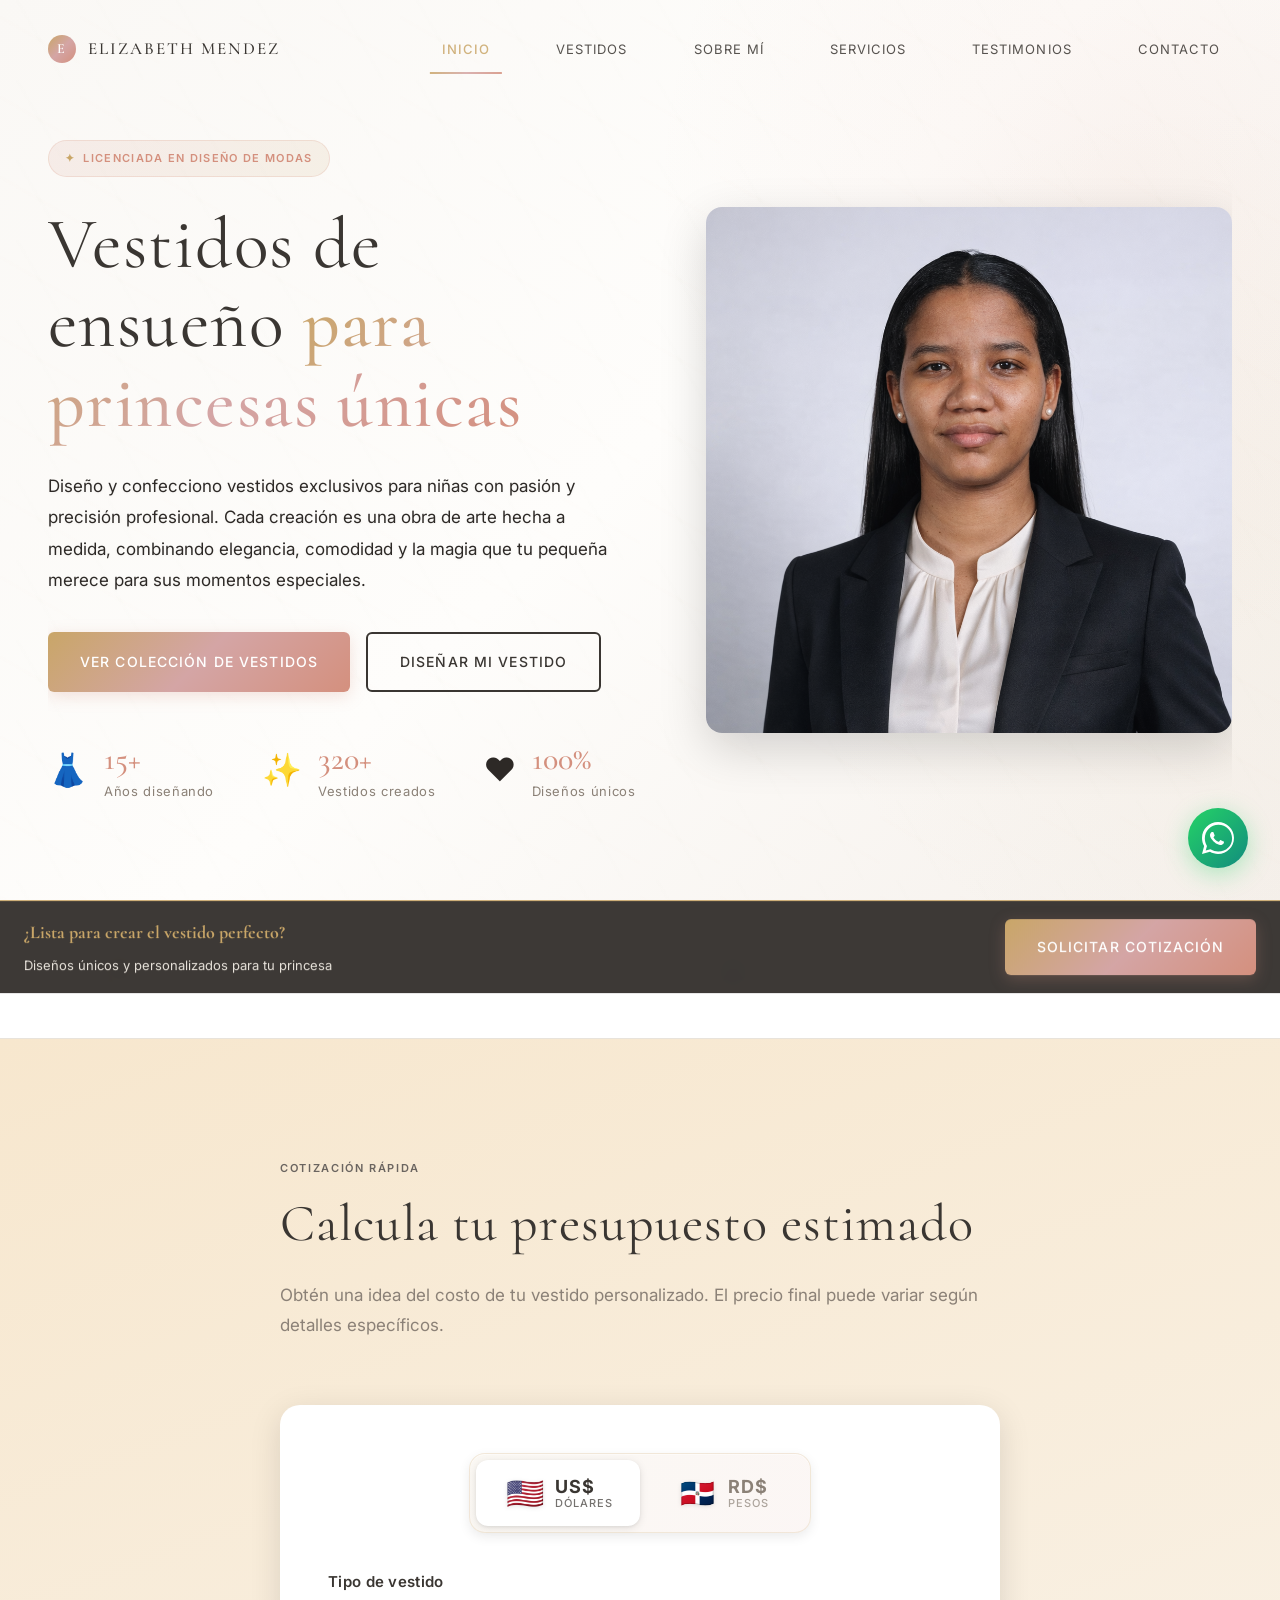
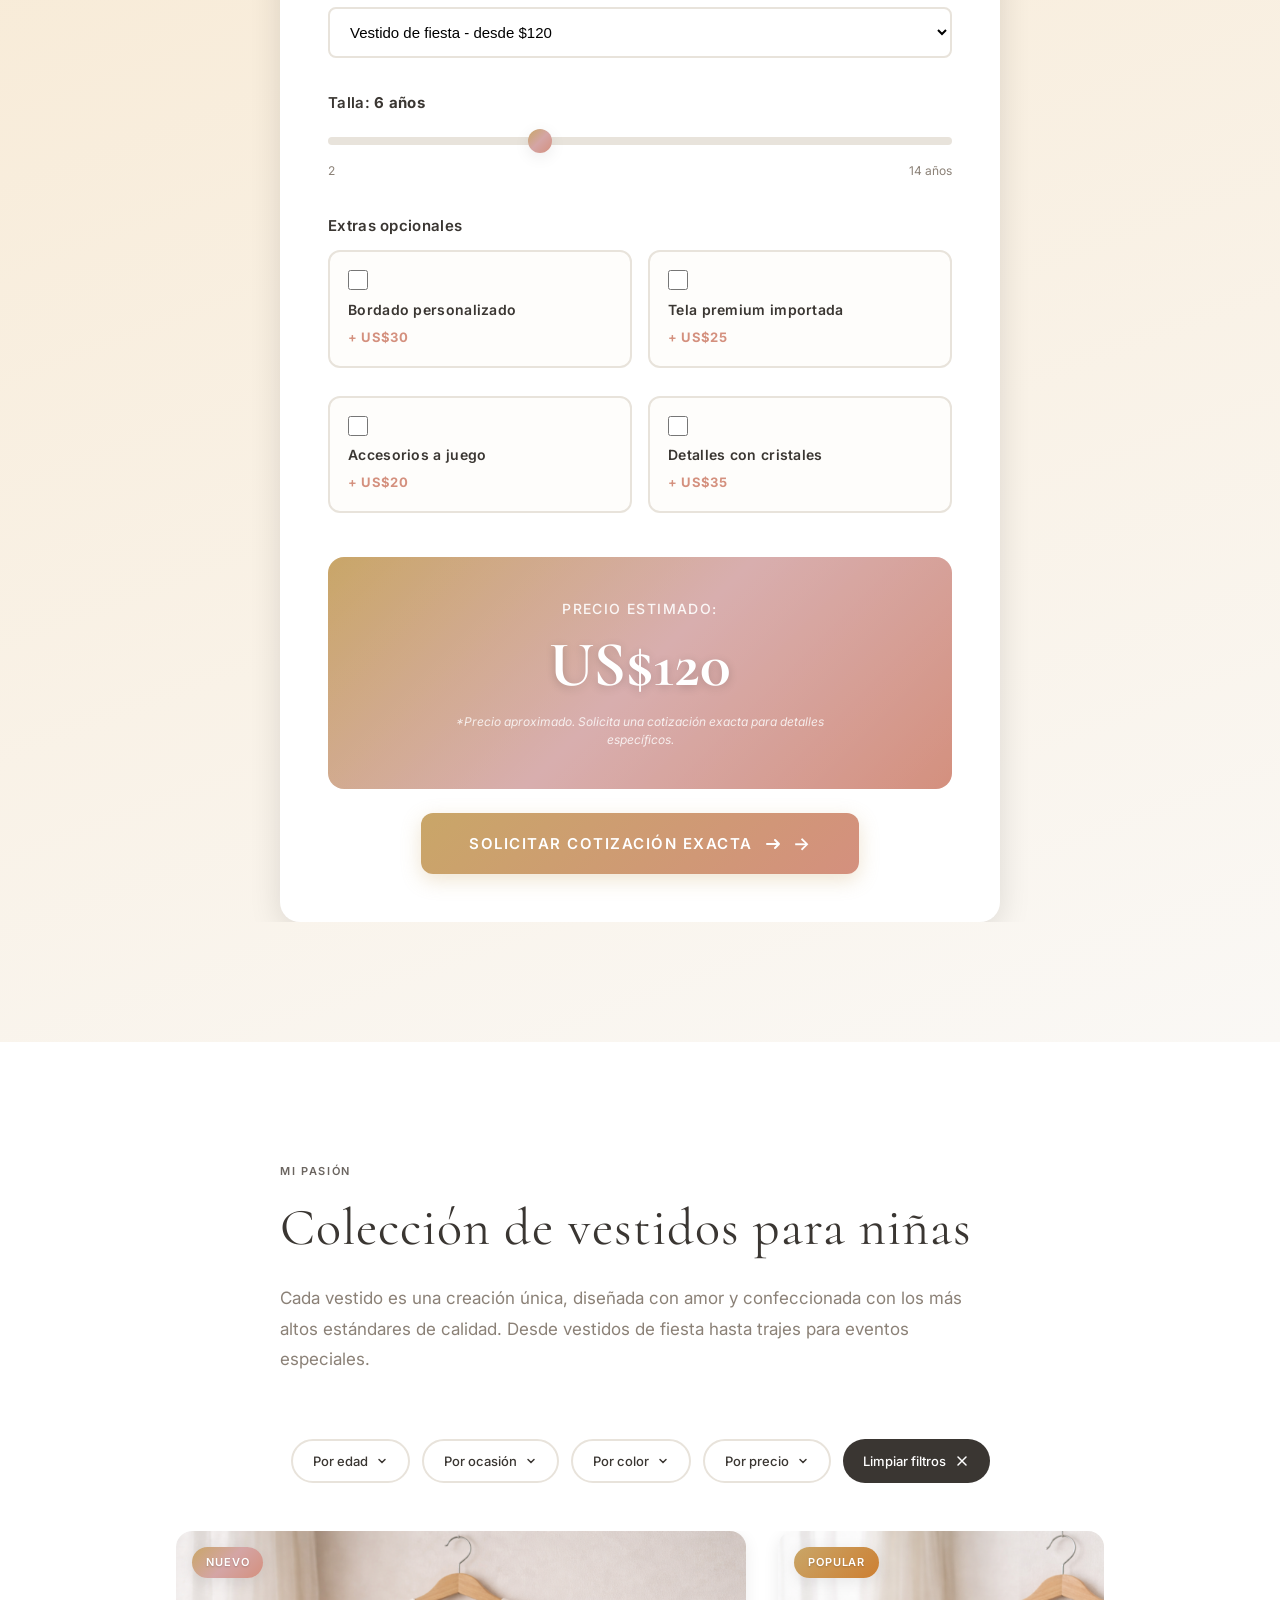
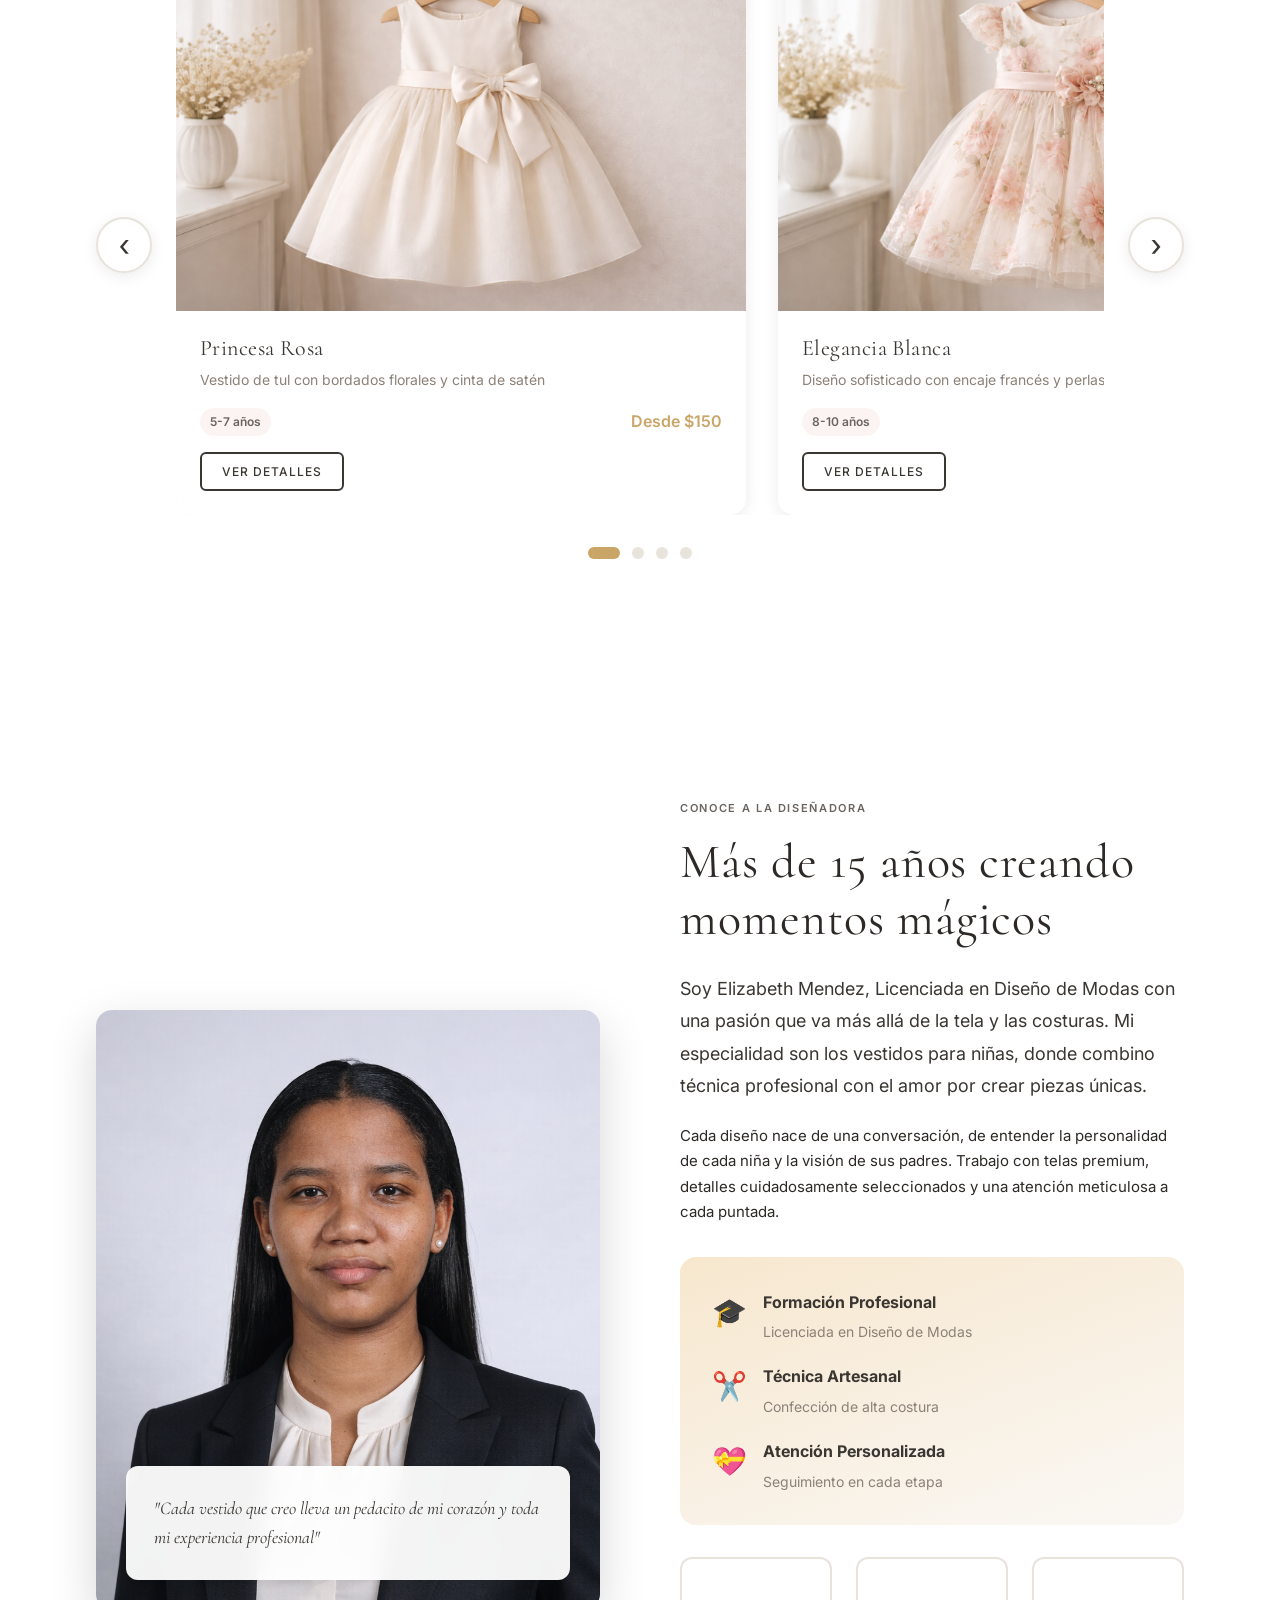
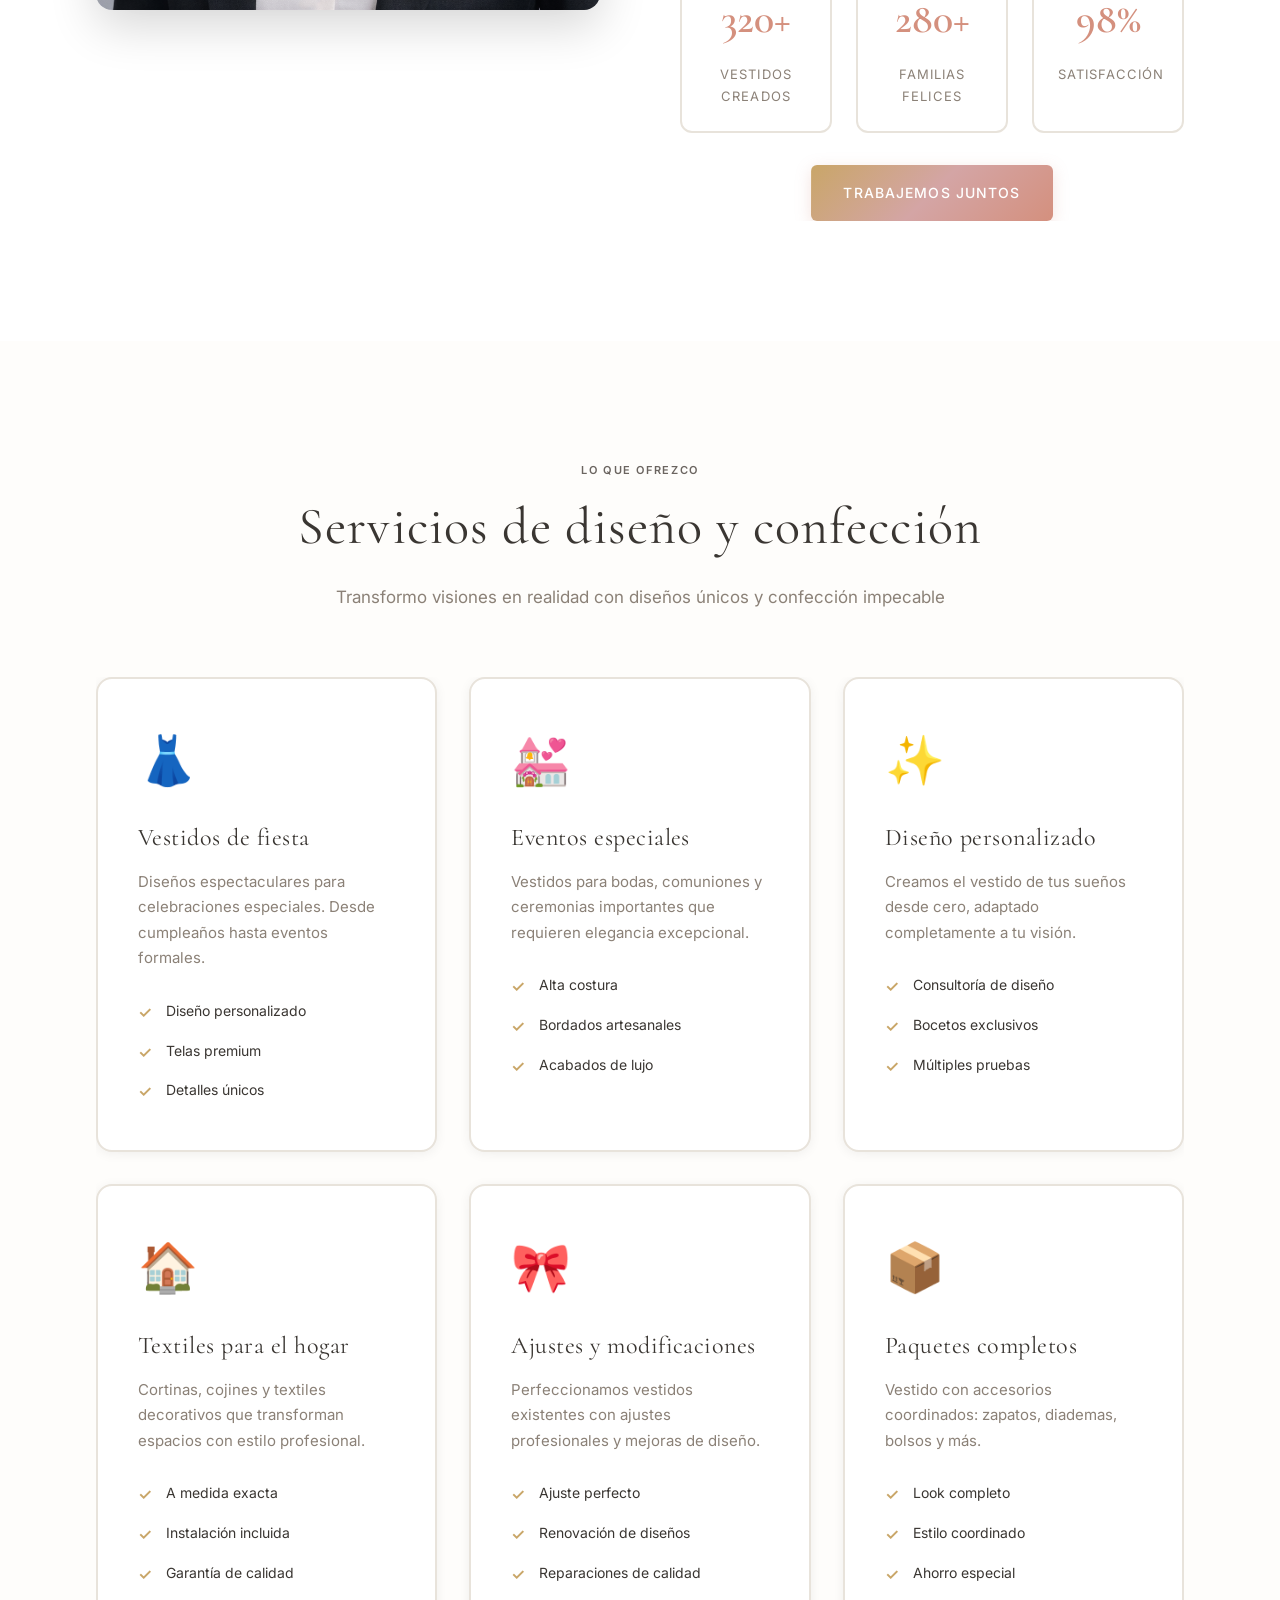
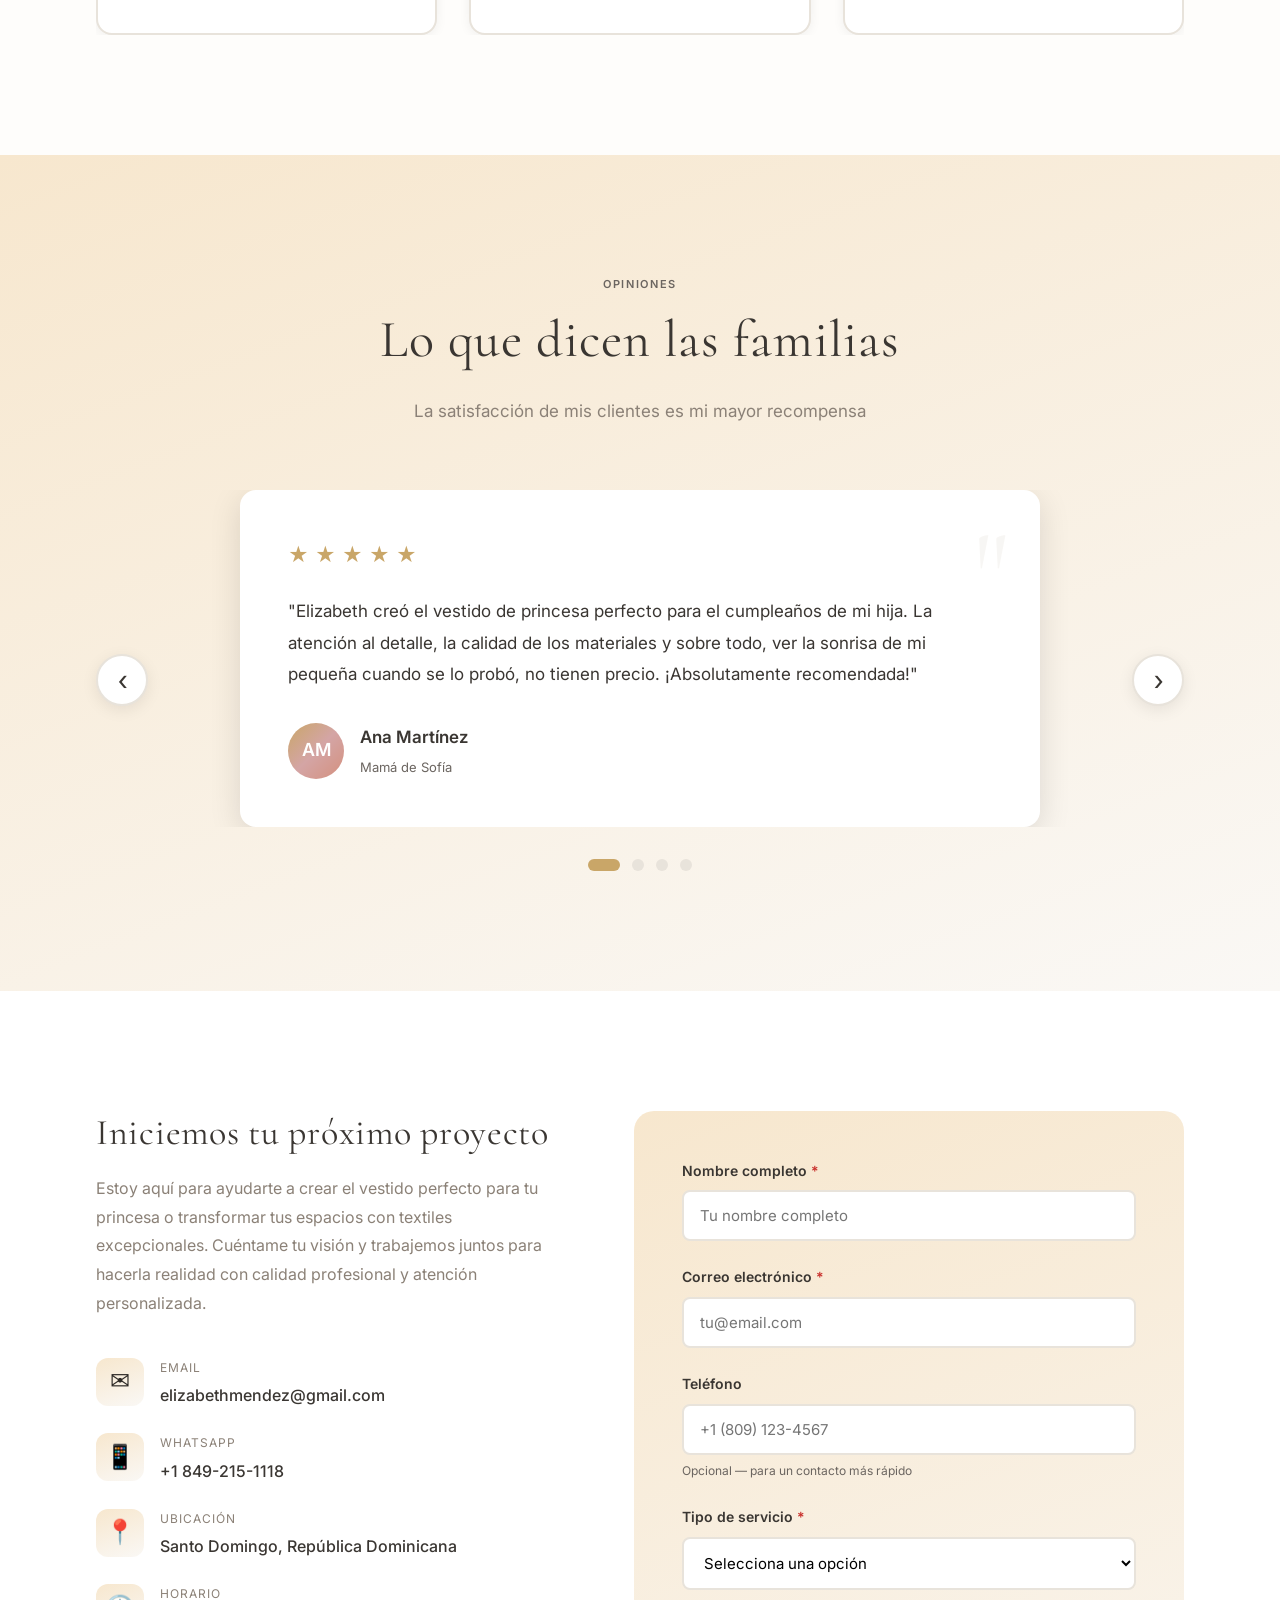
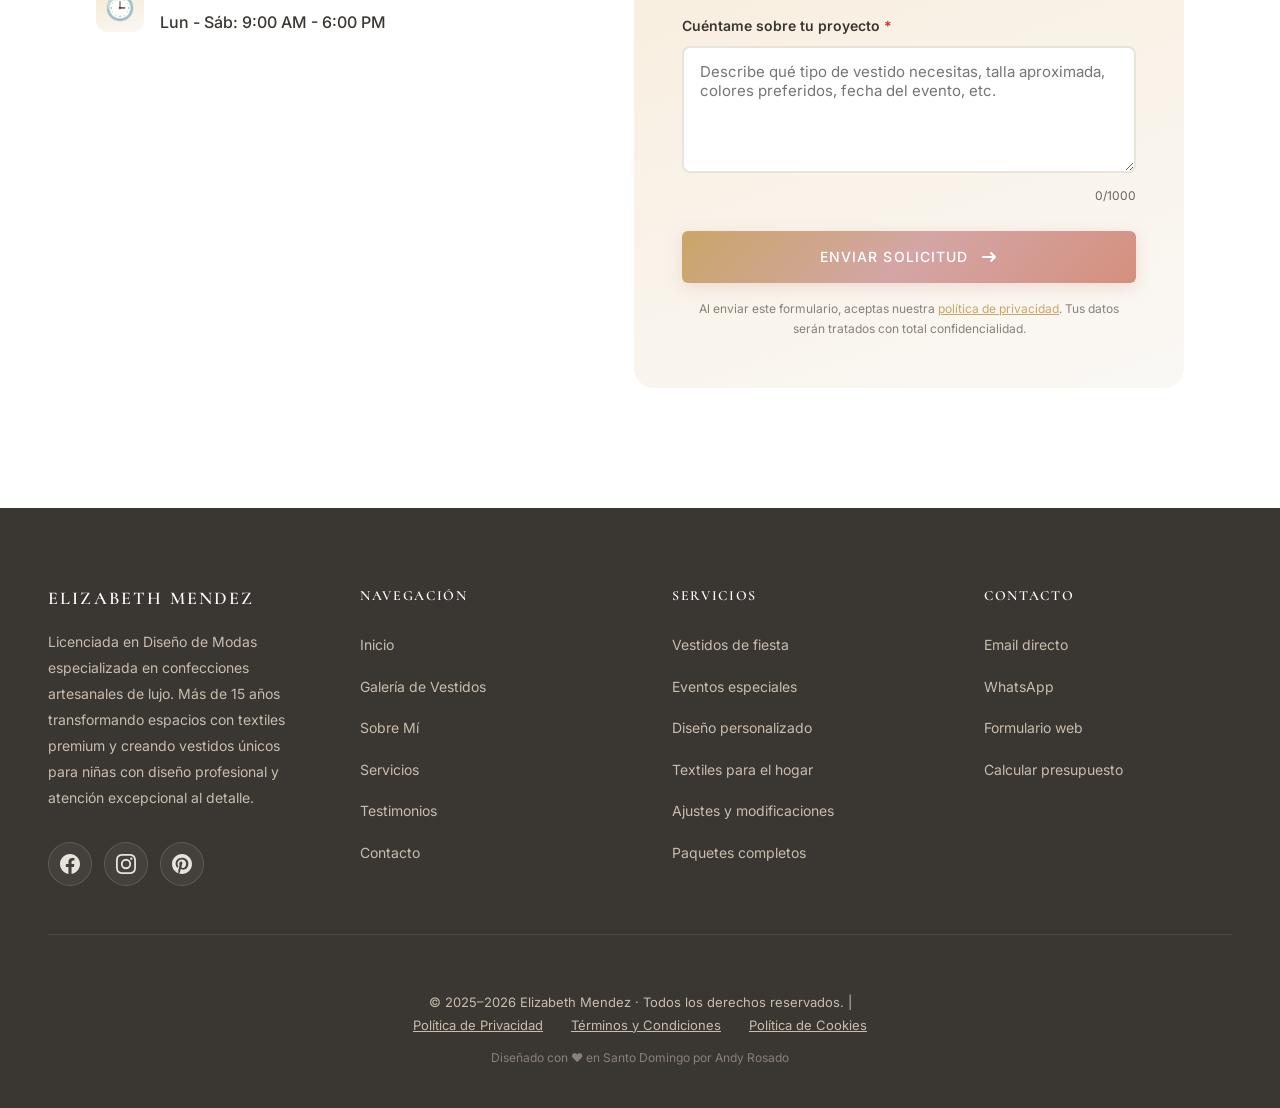
==== commit 2c6b0fca: "feat: mejoras completas de accesibilidad, seguridad, PWA y UX - Corrige bug del favicon (comilla fal" ====
--- a/index.html
+++ b/index.html
@@ -63,10 +63,22 @@
     <!-- Stylesheet -->
     <link rel="stylesheet" href="./CSS/style1.css?v=1.0.1" />
 
-    <!-- Favicon -->
-    <link rel="icon" href="Imagenes/favicon_transparente.ico type="image/x-icon">
-
-    
+    <!-- Favicons -->
+    <link rel="icon" href="Imagenes/favicon_transparente.ico" type="image/x-icon" />
+    <link rel="apple-touch-icon" href="Imagenes/favicon_transparente.ico" />
+
+    <!-- PWA -->
+    <link rel="manifest" href="./manifest.json" />
+    <meta name="theme-color" content="#C9A668" />
+    <meta name="apple-mobile-web-app-capable" content="yes" />
+    <meta name="apple-mobile-web-app-status-bar-style" content="default" />
+    <meta name="apple-mobile-web-app-title" content="Elizabeth Mendez" />
+    <meta name="mobile-web-app-capable" content="yes" />
+
+    <!-- Seguridad -->
+    <meta http-equiv="X-Content-Type-Options" content="nosniff" />
+    <meta name="referrer" content="strict-origin-when-cross-origin" />
+
     <!-- Scripts -->
     <script src="./js/mis_script.js" defer></script>
 
@@ -121,7 +133,7 @@
     </button>
 
     <!-- Sticky CTA -->
-    <div class="sticky-cta" id="stickyCta" role="banner">
+    <div class="sticky-cta" id="stickyCta" role="region" aria-label="Llamada a la acción">
       <div class="sticky-cta-content">
         <div class="sticky-cta-text">
           <strong>¿Lista para crear el vestido perfecto?</strong>
@@ -285,7 +297,7 @@
     <div class="trust-badges" role="list">
       <div class="badge" role="listitem">
         <span class="badge-icon" aria-hidden="true">🎓</span>
-        <span class="badge-text">Licenciada en Diseño</span>
+        <span class="badge-text">Licenciada en Diseño de modas</span>
       </div>
       <div class="badge" role="listitem">
         <span class="badge-icon" aria-hidden="true">✂</span>
@@ -1367,35 +1379,56 @@
               </div>
             </div>
             <div class="contact-form-wrapper">
+              <!-- Región de estado del formulario para lectores de pantalla -->
+              <div id="form-status" role="status" aria-live="polite" aria-atomic="true" class="sr-only"></div>
+
               <form
                 id="contactForm"
                 class="contact-form"
                 action="envio-formulario.php"
                 method="post"
                 novalidate
+                aria-label="Formulario de contacto"
               >
+                <!-- Toast de resultado -->
+              <div class="form-toast" id="formToast" role="alert" aria-live="assertive" aria-atomic="true">
+                <span class="form-toast-icon" id="formToastIcon"></span>
+                <span id="formToastMsg"></span>
+              </div>
+
+                <!-- CSRF token (se genera dinámicamente vía JS) -->
+                <input type="hidden" name="csrf_token" id="csrfToken" />
+
+                <!-- Honeypot mejorado (oculto para humanos) -->
+                <div class="hp-field" aria-hidden="true">
+                  <label for="website">No completar</label>
+                  <input type="text" id="website" name="website" tabindex="-1" autocomplete="off" />
+                </div>
+
                 <div class="form-group">
-                  <label for="nombre"
-                    >Nombre completo <span class="required">*</span></label
-                  >
+                  <label for="nombre">
+                    Nombre completo <span class="required" aria-label="obligatorio">*</span>
+                  </label>
                   <input
                     type="text"
                     id="nombre"
                     name="nombre"
-                    placeholder="Tu nombre"
+                    placeholder="Tu nombre completo"
                     required
                     aria-required="true"
+                    aria-describedby="nombre-error"
+                    autocomplete="name"
+                    minlength="2"
+                    maxlength="100"
                   />
-                  <span
-                    class="error-message"
-                    id="nombre-error"
-                    role="alert"
-                  ></span>
-                </div>
+                  <span class="error-message" id="nombre-error" role="alert" aria-live="polite"></span>
+                  <span class="success-hint" id="nombre-ok" aria-hidden="true"></span>
+                </div>
+
                 <div class="form-group">
-                  <label for="email"
-                    >Correo electrónico <span class="required">*</span></label
-                  >
+                  <label for="email">
+                    Correo electrónico <span class="required" aria-label="obligatorio">*</span>
+                  </label>
                   <input
                     type="email"
                     id="email"
@@ -1404,95 +1437,80 @@
                     required
                     aria-required="true"
                     aria-describedby="email-error"
+                    autocomplete="email"
                   />
-                  <span
-                    class="error-message"
-                    id="email-error"
-                    role="alert"
-                  ></span>
-                </div>
+                  <span class="error-message" id="email-error" role="alert" aria-live="polite"></span>
+                  <span class="success-hint" id="email-ok" aria-hidden="true"></span>
+                </div>
+
                 <div class="form-group">
                   <label for="telefono">Teléfono</label>
                   <input
                     type="tel"
                     id="telefono"
                     name="telefono"
-                    placeholder="+1 (000) 000-0000"
+                    placeholder="+1 (849) 000-0000"
                     aria-describedby="telefono-help"
+                    autocomplete="tel"
                   />
-                  <small id="telefono-help" class="form-help"
-                    >Opcional - para contacto más rápido</small
-                  >
-                </div>
+                  <small id="telefono-help" class="form-help">Opcional — para un contacto más rápido</small>
+                </div>
+
                 <div class="form-group">
-                  <label for="servicio"
-                    >Tipo de servicio <span class="required">*</span></label
-                  >
+                  <label for="servicio">
+                    Tipo de servicio <span class="required" aria-label="obligatorio">*</span>
+                  </label>
                   <select
                     id="servicio"
                     name="servicio"
                     required
                     aria-required="true"
+                    aria-describedby="servicio-error"
                   >
                     <option value="">Selecciona una opción</option>
                     <option value="vestido-fiesta">Vestido de fiesta</option>
-                    <option value="evento-especial">
-                      Evento especial (boda, comunión)
-                    </option>
-                    <option value="diseño-personalizado">
-                      Diseño completamente personalizado
-                    </option>
-                    <option value="textiles-hogar">
-                      Textiles para el hogar
-                    </option>
+                    <option value="evento-especial">Evento especial (boda, comunión)</option>
+                    <option value="diseno-personalizado">Diseño completamente personalizado</option>
+                    <option value="textiles-hogar">Textiles para el hogar</option>
                     <option value="ajustes">Ajustes y modificaciones</option>
                     <option value="otro">Otro</option>
                   </select>
-                </div>
+                  <span class="error-message" id="servicio-error" role="alert" aria-live="polite"></span>
+                </div>
+
                 <div class="form-group">
-                  <label for="mensaje"
-                    >Cuéntame sobre tu proyecto
-                    <span class="required">*</span></label
-                  >
+                  <label for="mensaje">
+                    Cuéntame sobre tu proyecto <span class="required" aria-label="obligatorio">*</span>
+                  </label>
                   <textarea
                     id="mensaje"
                     name="mensaje"
                     rows="5"
-                    placeholder="Describe qué tipo de vestido o confección necesitas, talla aproximada, colores preferidos, fecha del evento, etc."
+                    placeholder="Describe qué tipo de vestido necesitas, talla aproximada, colores preferidos, fecha del evento, etc."
                     required
                     aria-required="true"
-                    aria-describedby="mensaje-error"
+                    aria-describedby="mensaje-error mensaje-counter"
+                    minlength="10"
+                    maxlength="1000"
                   ></textarea>
-                  <span
-                    class="error-message"
-                    id="mensaje-error"
-                    role="alert"
-                  ></span>
-                  <div class="char-counter">
-                    <span id="charCount">0</span>/500
+                  <span class="error-message" id="mensaje-error" role="alert" aria-live="polite"></span>
+                  <div class="char-counter" id="mensaje-counter" aria-live="polite" aria-atomic="true">
+                    <span id="charCount">0</span>/1000
                   </div>
                 </div>
-                <button type="submit" class="btn btn-primary form-submit">
-                  <span>Enviar solicitud</span>
-                  <svg
-                    width="20"
-                    height="20"
-                    viewBox="0 0 20 20"
-                    fill="none"
-                    aria-hidden="true"
-                  >
-                    <path
-                      d="M4 10h12m0 0l-4-4m4 4l-4 4"
-                      stroke="currentColor"
-                      stroke-width="2"
-                      stroke-linecap="round"
-                    />
+
+                <button type="submit" class="btn btn-primary form-submit" id="submitBtn">
+                  <span class="btn-text">Enviar solicitud</span>
+                  <span class="btn-spinner" aria-hidden="true"></span>
+                  <svg class="btn-arrow" width="20" height="20" viewBox="0 0 20 20" fill="none" aria-hidden="true">
+                    <path d="M4 10h12m0 0l-4-4m4 4l-4 4" stroke="currentColor" stroke-width="2" stroke-linecap="round" />
                   </svg>
                 </button>
+
                 <p class="form-privacy">
                   Al enviar este formulario, aceptas nuestra
-                  <a href="#politica">política de privacidad</a>. Tus datos
-                  serán tratados con total confidencialidad.
+                  <a href="politica-privacidad.html">política de privacidad</a>.
+                  Tus datos serán tratados con total confidencialidad.
                 </p>
               </form>
             </div>
@@ -1591,7 +1609,7 @@
       </div>
       <div class="footer-bottom">
         <p class="footer-legal">
-          © 2025 Elizabeth Mendez todos los derechos reservados. | <br/>
+          © 2025–2026 Elizabeth Mendez · Todos los derechos reservados. | <br/>
             <a href="politica-privacidad.html">Política de Privacidad</a>
             <a href="terminos-condiciones.html">Términos y Condiciones</a>
             <a href="politica-cookies.html">Política de Cookies</a>
--- a/CSS/style1.css
+++ b/CSS/style1.css
@@ -1,67 +1,6 @@
-/* ============================================
-   EXTRA: MEJORAS PARA MÓVILES MUY PEQUEÑOS
-   ============================================ */
-@media (max-width: 400px) {
-    .container,
-    .section {
-        padding-left: 8px;
-        padding-right: 8px;
-    }
-    .section {
-        padding-top: 40px;
-        padding-bottom: 40px;
-    }
-    .section-title {
-        font-size: 22px;
-    }
-    .hero-title {
-        font-size: 20px;
-    }
-    .btn,
-    .btn-primary,
-    .btn-outline {
-        padding: 10px 12px;
-        font-size: 11px;
-    }
-    .whatsapp-btn,
-    .scroll-top {
-        width: 40px;
-        height: 40px;
-        bottom: 12px;
-        right: 12px;
-    }
-    .sticky-cta-content {
-        gap: 8px;
-    }
-    .testimonial {
-        padding: 16px 6px;
-    }
-    .vestido-image {
-        height: 180px;
-    }
-    .sobre-mi-image {
-        height: 180px;
-    }
-    .modal-body,
-    .comparison-content {
-        padding: 8px 4px;
-    }
-    .footer-grid {
-        gap: 12px;
-    }
-    .favorites-button {
-        width: 36px;
-        height: 36px;
-    }
-    input,
-    select,
-    textarea {
-        font-size: 13px;
-    }
-}
 /* ============================================
    ELIZABETH MENDEZ - FASHION DESIGNER
-   CSS Premium con Mejoras de Accesibilidad y UX
+   CSS Premium con Diseño Responsive MEJORADO
    ============================================ */
 
 /* ============================================
@@ -74,7 +13,7 @@
 }
 
 :root {
-    /* Colores Base (Mantener) */
+    /* Colores Base */
     --cream: #FAF8F5;
     --warm-white: #FEFDFB;
     --beige: #E8E3DB;
@@ -92,7 +31,7 @@
     --ivory: #FFFFF0;
     --dusty-rose: #DCAE96;
     
-    /* Colores de Estado (Accesibilidad) */
+    /* Colores de Estado */
     --success: #5CB85C;
     --error: #C9302C;
     --warning: #F0AD4E;
@@ -121,6 +60,7 @@
 
 html {
     scroll-behavior: smooth;
+    overflow-x: hidden;
 }
 
 body {
@@ -132,6 +72,8 @@
     -webkit-font-smoothing: antialiased;
     -moz-osx-font-smoothing: grayscale;
     overflow-x: hidden;
+    width: 100%;
+    max-width: 100vw;
 }
 
 /* ============================================
@@ -139,6 +81,8 @@
    ============================================ */
 body.menu-open {
     overflow: hidden;
+    position: fixed;
+    width: 100%;
 }
 
 h1, h2, h3, h4, h5, h6 {
@@ -162,6 +106,19 @@
 button {
     font-family: inherit;
     cursor: pointer;
+}
+
+/* ============================================
+   PREVENCIÓN DE OVERFLOW HORIZONTAL
+   ============================================ */
+.container,
+.section,
+.hero-container,
+.footer-grid,
+.services-grid,
+.contact-grid {
+    max-width: 100%;
+    overflow-x: hidden;
 }
 
 /* ============================================
@@ -209,16 +166,16 @@
 .container {
     max-width: 1440px;
     margin: 0 auto;
-    padding: 0 48px;
+    padding: 0 clamp(20px, 4vw, 48px);
 }
 
 .section {
-    padding: 120px 48px;
+    padding: clamp(60px, 12vw, 120px) clamp(20px, 4vw, 48px);
 }
 
 .section-header {
     max-width: 720px;
-    margin: 0 auto 64px;
+    margin: 0 auto clamp(32px, 6vw, 64px);
 }
 
 .section-header.centered {
@@ -226,7 +183,7 @@
 }
 
 .section-eyebrow {
-    font-size: 11px;
+    font-size: clamp(10px, 2vw, 11px);
     letter-spacing: 0.15em;
     text-transform: uppercase;
     color: var(--terracotta);
@@ -235,13 +192,15 @@
 }
 
 .section-title {
-    font-size: 52px;
-    margin-bottom: 24px;
+    font-size: clamp(28px, 6vw, 52px);
+    margin-bottom: clamp(16px, 3vw, 24px);
     color: var(--charcoal);
+    word-wrap: break-word;
+    overflow-wrap: break-word;
 }
 
 .section-description {
-    font-size: 17px;
+    font-size: clamp(15px, 2.5vw, 17px);
     color: var(--warm-gray);
     line-height: 1.8;
 }
@@ -258,8 +217,8 @@
     align-items: center;
     justify-content: center;
     gap: 10px;
-    padding: 16px 32px;
-    font-size: 14px;
+    padding: clamp(12px, 2vw, 16px) clamp(20px, 4vw, 32px);
+    font-size: clamp(12px, 2vw, 14px);
     font-weight: 500;
     letter-spacing: 0.08em;
     text-transform: uppercase;
@@ -268,6 +227,7 @@
     transition: all var(--transition-base);
     cursor: pointer;
     white-space: nowrap;
+    max-width: 100%;
 }
 
 .btn-primary {
@@ -314,19 +274,19 @@
 }
 
 .btn-large {
-    padding: 20px 40px;
-    font-size: 15px;
-}
-
-/* ============================================
-   WHATSAPP BUTTON
+    padding: clamp(16px, 3vw, 20px) clamp(28px, 5vw, 40px);
+    font-size: clamp(13px, 2.5vw, 15px);
+}
+
+/* ============================================
+   WHATSAPP BUTTON - RESPONSIVE
    ============================================ */
 .whatsapp-btn {
     position: fixed;
-    bottom: 32px;
-    right: 32px;
-    width: 60px;
-    height: 60px;
+    bottom: clamp(20px, 4vw, 32px);
+    right: clamp(16px, 3vw, 32px);
+    width: clamp(48px, 8vw, 60px);
+    height: clamp(48px, 8vw, 60px);
     background: linear-gradient(135deg, #25D366, #128C7E);
     border-radius: 50%;
     display: flex;
@@ -366,20 +326,20 @@
 }
 
 .whatsapp-btn svg {
-    width: 32px;
-    height: 32px;
+    width: clamp(24px, 5vw, 32px);
+    height: clamp(24px, 5vw, 32px);
     fill: white;
 }
 
 /* ============================================
-   SCROLL TO TOP
+   SCROLL TO TOP - RESPONSIVE
    ============================================ */
 .scroll-top {
     position: fixed;
-    bottom: 110px;
-    right: 32px;
-    width: 48px;
-    height: 48px;
+    bottom: clamp(90px, 15vw, 110px);
+    right: clamp(16px, 3vw, 32px);
+    width: clamp(40px, 7vw, 48px);
+    height: clamp(40px, 7vw, 48px);
     background: linear-gradient(135deg, var(--charcoal), #2d2926);
     border-radius: 50%;
     display: flex;
@@ -391,7 +351,7 @@
     transition: all var(--transition-base);
     z-index: 998;
     border: 1px solid rgba(201, 166, 104, 0.2);
-    font-size: 20px;
+    font-size: clamp(16px, 3vw, 20px);
 }
 
 .scroll-top.visible {
@@ -405,7 +365,7 @@
 }
 
 /* ============================================
-   STICKY CTA
+   STICKY CTA - MEJORADO PARA MÓVIL
    ============================================ */
 .sticky-cta {
     position: fixed;
@@ -414,7 +374,7 @@
     right: 0;
     background: rgba(58, 54, 50, 0.98);
     backdrop-filter: blur(12px);
-    padding: 16px 24px;
+    padding: clamp(12px, 2vw, 16px) clamp(16px, 3vw, 24px);
     transform: translateY(100%);
     transition: transform 0.4s ease;
     z-index: 997;
@@ -431,38 +391,48 @@
     display: flex;
     justify-content: space-between;
     align-items: center;
-    gap: 20px;
+    gap: clamp(12px, 3vw, 20px);
+    flex-wrap: wrap;
 }
 
 .sticky-cta-text {
     color: var(--warm-white);
+    flex: 1;
+    min-width: 0;
 }
 
 .sticky-cta-text strong {
     font-family: var(--serif);
-    font-size: 18px;
+    font-size: clamp(14px, 3vw, 18px);
     color: var(--gold);
     display: block;
     margin-bottom: 4px;
 }
 
 .sticky-cta-text span {
-    font-size: 13px;
+    font-size: clamp(11px, 2vw, 13px);
     color: var(--beige);
 }
 
-/* ============================================
-   NOTIFICATION PROMPT
+/* Se oculta cuando llegamos al footer */
+.sticky-cta.hide {
+    transform: translateY(100%);
+    opacity: 0;
+    pointer-events: none;
+}
+
+/* ============================================
+   NOTIFICATION PROMPT - RESPONSIVE
    ============================================ */
 .notification-prompt {
     position: fixed;
-    bottom: 200px;
-    right: 32px;
+    bottom: clamp(160px, 25vw, 200px);
+    right: clamp(16px, 3vw, 32px);
     background: white;
     border-radius: 16px;
     box-shadow: var(--shadow-xl);
-    padding: 24px;
-    max-width: 320px;
+    padding: clamp(16px, 3vw, 24px);
+    max-width: min(320px, calc(100vw - 32px));
     z-index: 996;
     opacity: 0;
     visibility: hidden;
@@ -478,15 +448,15 @@
 
 .notification-prompt .prompt-close {
     position: absolute;
-    top: 12px;
-    right: 12px;
+    top: 8px;
+    right: 8px;
     background: transparent;
     border: none;
-    font-size: 24px;
+    font-size: 20px;
     color: var(--warm-gray);
     cursor: pointer;
-    width: 32px;
-    height: 32px;
+    width: 28px;
+    height: 28px;
     display: flex;
     align-items: center;
     justify-content: center;
@@ -500,46 +470,48 @@
 }
 
 .notification-prompt .prompt-icon {
-    font-size: 48px;
+    font-size: clamp(36px, 6vw, 48px);
     display: block;
     text-align: center;
-    margin-bottom: 16px;
+    margin-bottom: 12px;
 }
 
 .notification-prompt h4 {
-    font-size: 20px;
+    font-size: clamp(16px, 3vw, 20px);
     margin-bottom: 8px;
     color: var(--charcoal);
     text-align: center;
 }
 
 .notification-prompt p {
-    font-size: 14px;
+    font-size: clamp(12px, 2.5vw, 14px);
     color: var(--warm-gray);
-    margin-bottom: 20px;
+    margin-bottom: 16px;
     text-align: center;
 }
 
 .notification-prompt .prompt-buttons {
     display: flex;
-    gap: 12px;
+    gap: 8px;
+    flex-wrap: wrap;
 }
 
 .notification-prompt .btn {
     flex: 1;
-    padding: 12px 16px;
-    font-size: 13px;
-}
-
-/* ============================================
-   FAVORITES & COMPARE BUTTONS
+    min-width: 100px;
+    padding: 10px 12px;
+    font-size: 11px;
+}
+
+/* ============================================
+   FAVORITES & COMPARE BUTTONS - RESPONSIVE
    ============================================ */
 .favorites-button {
     position: fixed;
-    bottom: 190px;
-    right: 32px;
-    width: 56px;
-    height: 56px;
+    bottom: clamp(150px, 22vw, 190px);
+    right: clamp(16px, 3vw, 32px);
+    width: clamp(44px, 7vw, 56px);
+    height: clamp(44px, 7vw, 56px);
     background: white;
     border: 2px solid var(--gold);
     border-radius: 50%;
@@ -562,7 +534,7 @@
 }
 
 .favorites-button .fav-icon {
-    font-size: 24px;
+    font-size: clamp(20px, 4vw, 24px);
     color: var(--gold);
     transition: color var(--transition-fast);
 }
@@ -573,29 +545,30 @@
     right: -6px;
     background: var(--error);
     color: white;
-    width: 24px;
-    height: 24px;
+    width: clamp(20px, 4vw, 24px);
+    height: clamp(20px, 4vw, 24px);
     border-radius: 50%;
     display: flex;
     align-items: center;
     justify-content: center;
-    font-size: 11px;
+    font-size: clamp(10px, 2vw, 11px);
     font-weight: 600;
 }
 
 .compare-bar {
     position: fixed;
-    bottom: 80px;
+    bottom: clamp(70px, 12vw, 80px);
     left: 50%;
     transform: translateX(-50%);
     background: white;
     border-radius: 12px;
     box-shadow: var(--shadow-xl);
-    padding: 16px 24px;
+    padding: clamp(12px, 2vw, 16px) clamp(16px, 3vw, 24px);
     z-index: 994;
     display: flex;
     align-items: center;
-    gap: 16px;
+    gap: clamp(8px, 2vw, 16px);
+    max-width: calc(100vw - 32px);
 }
 
 .compare-items {
@@ -604,8 +577,8 @@
 }
 
 .compare-item {
-    width: 48px;
-    height: 48px;
+    width: clamp(40px, 8vw, 48px);
+    height: clamp(40px, 8vw, 48px);
     border-radius: 8px;
     overflow: hidden;
     border: 2px solid var(--beige);
@@ -618,7 +591,7 @@
 }
 
 /* ============================================
-   NAVIGATION
+   NAVIGATION - MEJORADO PARA MÓVIL
    ============================================ */
 .nav {
     position: fixed;
@@ -632,7 +605,7 @@
 .nav-inner {
     max-width: 1440px;
     margin: 0 auto;
-    padding: 28px 48px;
+    padding: clamp(16px, 3vw, 28px) clamp(20px, 4vw, 48px);
     display: flex;
     justify-content: space-between;
     align-items: center;
@@ -646,7 +619,7 @@
 
 .logo {
     font-family: var(--serif);
-    font-size: 17px;
+    font-size: clamp(14px, 2.5vw, 17px);
     letter-spacing: 0.12em;
     color: var(--charcoal);
     font-weight: 500;
@@ -656,14 +629,14 @@
 }
 
 .logo-icon {
-    width: 28px;
-    height: 28px;
+    width: clamp(24px, 4vw, 28px);
+    height: clamp(24px, 4vw, 28px);
     background: var(--gradient-premium);
     border-radius: 50%;
     display: flex;
     align-items: center;
     justify-content: center;
-    font-size: 14px;
+    font-size: clamp(12px, 2vw, 14px);
     color: white;
     font-weight: 600;
 }
@@ -736,13 +709,13 @@
 }
 
 /* ============================================
-   HERO SECTION
+   HERO SECTION - MEJORADO RESPONSIVE
    ============================================ */
 .hero {
     min-height: 100vh;
     display: flex;
     align-items: center;
-    padding: 120px 48px 80px;
+    padding: clamp(100px, 15vw, 120px) clamp(20px, 4vw, 48px) clamp(60px, 10vw, 80px);
     background: linear-gradient(135deg, var(--cream) 0%, var(--warm-white) 50%, #F5F0EB 100%);
     position: relative;
     overflow: hidden;
@@ -780,7 +753,7 @@
     margin: 0 auto;
     display: grid;
     grid-template-columns: 1.1fr 1fr;
-    gap: 80px;
+    gap: clamp(40px, 8vw, 80px);
     align-items: center;
     position: relative;
 }
@@ -806,14 +779,14 @@
     align-items: center;
     gap: 8px;
     background: linear-gradient(135deg, rgba(212, 144, 126, 0.12), rgba(201, 166, 104, 0.12));
-    padding: 8px 16px;
+    padding: clamp(6px, 1.5vw, 8px) clamp(12px, 2vw, 16px);
     border-radius: 50px;
-    font-size: 11px;
+    font-size: clamp(10px, 1.8vw, 11px);
     letter-spacing: 0.12em;
     text-transform: uppercase;
     color: var(--terracotta);
     font-weight: 600;
-    margin-bottom: 28px;
+    margin-bottom: clamp(20px, 4vw, 28px);
     border: 1px solid rgba(212, 144, 126, 0.2);
 }
 
@@ -823,12 +796,14 @@
 }
 
 .hero-title {
-    font-size: 72px;
-    line-height: 1.05;
-    margin-bottom: 28px;
+    font-size: clamp(32px, 8vw, 72px);
+    line-height: 1.1;
+    margin-bottom: clamp(20px, 4vw, 28px);
     color: var(--charcoal);
     font-weight: 400;
     animation: fadeInUp 0.8s ease 0.2s both;
+    word-wrap: break-word;
+    overflow-wrap: break-word;
 }
 
 .hero-title .highlight {
@@ -840,48 +815,80 @@
 }
 
 .hero-description {
-    font-size: 17px;
+    font-size: clamp(15px, 2.5vw, 17px);
     color: #2d2926;
     line-height: 1.85;
-    margin-bottom: 36px;
+    margin-bottom: clamp(24px, 5vw, 36px);
     animation: fadeInUp 0.8s ease 0.4s both;
     text-shadow: 0 1px 3px rgba(0,0,0,0.05);
 }
 
 .hero-ctas {
     display: flex;
-    gap: 16px;
-    margin-bottom: 48px;
+    gap: clamp(12px, 2vw, 16px);
+    margin-bottom: clamp(32px, 6vw, 48px);
     animation: fadeInUp 0.8s ease 0.6s both;
+    flex-wrap: wrap;
 }
 
 .hero-features {
     display: flex;
-    gap: 48px;
+    gap: clamp(24px, 6vw, 48px);
     animation: fadeInUp 0.8s ease 0.8s both;
+    flex-wrap: wrap;
+    align-items: center;
+    justify-content: flex-start;
 }
 
 .feature-item {
     display: flex;
     align-items: center;
-    gap: 16px;
+    gap: clamp(12px, 2vw, 16px);
+    flex-direction: row;
+    flex-shrink: 0;
+    flex-grow: 0;
+    width: auto;
+    max-width: fit-content;
+}
+
+/* Asegurar que el contenido de texto esté en columna */
+.feature-item > div {
+    display: flex;
+    flex-direction: column;
+    gap: 4px;
+    white-space: nowrap;
 }
 
 .feature-icon {
-    font-size: 32px;
+    font-size: clamp(24px, 4vw, 32px);
+    flex-shrink: 0;
 }
 
 .feature-number {
     font-family: var(--serif);
-    font-size: 32px;
+    font-size: clamp(24px, 4vw, 32px);
     color: var(--terracotta);
     font-weight: 500;
+    line-height: 1.2;
 }
 
 .feature-label {
-    font-size: 13px;
+    font-size: clamp(11px, 2vw, 13px);
     color: var(--warm-gray);
     letter-spacing: 0.05em;
+    line-height: 1.3;
+    white-space: nowrap;
+}
+
+/* Forzar layout horizontal en desktop */
+@media (min-width: 769px) {
+    .hero-features {
+        flex-wrap: nowrap !important;
+    }
+    
+    .feature-item {
+        flex: 0 0 auto !important;
+    }
 }
 
 .hero-image {
@@ -907,30 +914,31 @@
 }
 
 /* ============================================
-   TRUST BADGES
+   TRUST BADGES - RESPONSIVE
    ============================================ */
 .trust-badges {
     display: flex;
     justify-content: center;
-    gap: 48px;
-    padding: 48px;
+    gap: clamp(16px, 6vw, 48px);
+    padding: clamp(32px, 5vw, 48px);
     background: white;
     border-top: 1px solid var(--beige);
     border-bottom: 1px solid var(--beige);
+    flex-wrap: wrap;
 }
 
 .badge {
     display: flex;
     align-items: center;
-    gap: 12px;
+    gap: clamp(8px, 2vw, 12px);
 }
 
 .badge-icon {
-    font-size: 24px;
+    font-size: clamp(20px, 3vw, 24px);
 }
 
 .badge-text {
-    font-size: 13px;
+    font-size: clamp(11px, 2vw, 13px);
     letter-spacing: 0.08em;
     text-transform: uppercase;
     color: var(--charcoal);
@@ -938,7 +946,7 @@
 }
 
 /* ============================================
-   CALCULADORA DE PRESUPUESTO
+   CALCULADORA DE PRESUPUESTO - RESPONSIVE
    ============================================ */
 .quick-quote {
     background: var(--gradient-soft);
@@ -949,20 +957,134 @@
     margin: 0 auto;
     background: white;
     border-radius: 20px;
-    padding: 48px;
+    padding: clamp(24px, 5vw, 48px);
     box-shadow: var(--shadow-lg);
 }
 
+/* Selector de moneda - Diseño Premium Mejorado */
+.currency-selector {
+    display: flex;
+    gap: 0;
+    justify-content: center;
+    margin-bottom: clamp(28px, 5vw, 36px);
+    background: linear-gradient(135deg, rgba(201, 166, 104, 0.08), rgba(212, 144, 126, 0.08));
+    padding: 6px;
+    border-radius: 16px;
+    width: fit-content;
+    margin-left: auto;
+    margin-right: auto;
+    box-shadow: 
+        0 4px 12px rgba(0, 0, 0, 0.08),
+        inset 0 1px 0 rgba(255, 255, 255, 0.5);
+    position: relative;
+    border: 1px solid rgba(201, 166, 104, 0.2);
+}
+
+/* Indicador de fondo deslizante */
+.currency-selector::before {
+    content: '';
+    position: absolute;
+    top: 6px;
+    left: 6px;
+    width: calc(50% - 6px);
+    height: calc(100% - 12px);
+    background: white;
+    border-radius: 12px;
+    transition: transform 0.3s cubic-bezier(0.4, 0, 0.2, 1);
+    box-shadow: 
+        0 2px 8px rgba(0, 0, 0, 0.1),
+        0 1px 3px rgba(0, 0, 0, 0.06);
+    z-index: 0;
+}
+
+.currency-selector.rd-active::before {
+    transform: translateX(calc(100% + 6px));
+}
+
+.currency-btn {
+    padding: clamp(12px, 2vw, 16px) clamp(24px, 4vw, 32px);
+    background: transparent;
+    border: none;
+    border-radius: 12px;
+    font-size: clamp(14px, 2.2vw, 16px);
+    font-weight: 700;
+    color: var(--warm-gray);
+    cursor: pointer;
+    transition: all 0.3s cubic-bezier(0.4, 0, 0.2, 1);
+    display: flex;
+    align-items: center;
+    gap: clamp(8px, 1.5vw, 12px);
+    position: relative;
+    z-index: 1;
+    min-width: clamp(120px, 15vw, 160px);
+    justify-content: center;
+    letter-spacing: 0.05em;
+}
+
+.currency-btn:hover:not(.active) {
+    color: var(--charcoal);
+}
+
+.currency-btn.active {
+    color: var(--charcoal);
+}
+
+.currency-flag {
+    font-size: clamp(20px, 3vw, 28px);
+    filter: drop-shadow(0 1px 2px rgba(0, 0, 0, 0.1));
+    transition: transform 0.3s cubic-bezier(0.34, 1.56, 0.64, 1);
+}
+
+.currency-btn:hover .currency-flag {
+    transform: scale(1.15);
+}
+
+.currency-btn.active .currency-flag {
+    transform: scale(1.1);
+}
+
+/* Etiqueta de moneda con estilo mejorado */
+.currency-btn .currency-label {
+    display: flex;
+    flex-direction: column;
+    align-items: flex-start;
+    gap: 2px;
+}
+
+.currency-symbol {
+    font-size: clamp(15px, 2.5vw, 18px);
+    font-weight: 700;
+    line-height: 1;
+}
+
+.currency-name {
+    font-size: clamp(10px, 1.5vw, 11px);
+    font-weight: 500;
+    opacity: 0.7;
+    text-transform: uppercase;
+    letter-spacing: 0.08em;
+    line-height: 1;
+}
+
 .calculator-form .form-group {
-    margin-bottom: 32px;
+    margin-bottom: clamp(20px, 4vw, 32px);
 }
 
 .calculator-form label {
     display: block;
-    font-size: 14px;
+    font-size: clamp(14px, 2.2vw, 15px);
     font-weight: 600;
     color: var(--charcoal);
     margin-bottom: 12px;
+    letter-spacing: 0.02em;
+}
+
+.calculator-form .form-helper {
+    display: block;
+    font-size: clamp(12px, 2vw, 13px);
+    color: var(--warm-gray);
+    margin-top: 6px;
+    font-style: italic;
 }
 
 .calculator-form select,
@@ -974,7 +1096,7 @@
     padding: 14px 16px;
     border: 2px solid var(--beige);
     border-radius: 8px;
-    font-size: 15px;
+    font-size: clamp(14px, 2vw, 15px);
     transition: all var(--transition-fast);
     background: white;
 }
@@ -1017,36 +1139,45 @@
     display: flex;
     justify-content: space-between;
     margin-top: 8px;
-    font-size: 12px;
+    font-size: clamp(11px, 2vw, 12px);
     color: var(--warm-gray);
 }
 
 .extras-grid {
     display: grid;
-    grid-template-columns: repeat(2, 1fr);
-    gap: 16px;
+    grid-template-columns: repeat(auto-fit, minmax(200px, 1fr));
+    gap: clamp(12px, 2vw, 16px);
 }
 
 .extra-option {
     display: flex;
     align-items: center;
     gap: 12px;
-    padding: 16px;
+    padding: clamp(14px, 2.5vw, 18px);
     border: 2px solid var(--beige);
     border-radius: 12px;
     cursor: pointer;
     transition: all var(--transition-fast);
+    background: var(--warm-white);
 }
 
 .extra-option:hover {
     border-color: var(--gold);
     background: rgba(201, 166, 104, 0.05);
+    transform: translateY(-2px);
+    box-shadow: var(--shadow-sm);
+}
+
+.extra-option.selected {
+    border-color: var(--gold);
+    background: linear-gradient(135deg, rgba(201, 166, 104, 0.08), rgba(212, 144, 126, 0.08));
 }
 
 .extra-option input[type="checkbox"] {
     width: 20px;
     height: 20px;
     cursor: pointer;
+    accent-color: var(--gold);
 }
 
 .extra-label {
@@ -1054,56 +1185,174 @@
     flex-direction: column;
     gap: 4px;
     flex: 1;
+    min-width: 0;
 }
 
 .extra-name {
-    font-size: 14px;
+    font-size: clamp(13px, 2vw, 14px);
     color: var(--charcoal);
-    font-weight: 500;
+    font-weight: 600;
 }
 
 .extra-price {
-    font-size: 12px;
+    font-size: clamp(12px, 2vw, 13px);
     color: var(--terracotta);
+    font-weight: 700;
+    display: flex;
+    align-items: center;
+    gap: 4px;
+}
+
+.extra-price::before {
+    content: '+';
     font-weight: 600;
 }
 
 .estimated-result {
-    background: var(--gradient-soft);
-    padding: 32px;
+    background: var(--gradient-premium);
+    padding: clamp(28px, 5vw, 40px);
     border-radius: 16px;
     text-align: center;
-    margin-bottom: 32px;
+    margin-bottom: clamp(20px, 3vw, 24px);
+    position: relative;
+    overflow: hidden;
+}
+
+.estimated-result::before {
+    content: '';
+    position: absolute;
+    inset: 0;
+    background: linear-gradient(135deg, transparent, rgba(255,255,255,0.1), transparent);
+    animation: shimmer 3s infinite;
+}
+
+@keyframes shimmer {
+    0%, 100% { transform: translateX(-100%); }
+    50% { transform: translateX(100%); }
 }
 
 .result-label {
-    font-size: 14px;
-    color: var(--warm-gray);
-    margin-bottom: 8px;
+    font-size: clamp(13px, 2vw, 14px);
+    color: white;
+    margin-bottom: 12px;
+    font-weight: 500;
+    text-transform: uppercase;
+    letter-spacing: 0.1em;
+    opacity: 0.9;
 }
 
 .result-price {
     font-family: var(--serif);
-    font-size: 56px;
-    color: var(--terracotta);
+    font-size: clamp(40px, 9vw, 64px);
+    color: white;
+    font-weight: 700;
+    margin-bottom: 16px;
+    text-shadow: 0 2px 10px rgba(0,0,0,0.2);
+    line-height: 1;
+}
+
+.result-price-secondary {
+    font-size: clamp(16px, 3vw, 20px);
+    color: rgba(255, 255, 255, 0.85);
+    font-weight: 500;
+    margin-top: 8px;
+}
+
+.result-note {
+    font-size: clamp(11px, 2vw, 12px);
+    color: rgba(255, 255, 255, 0.8);
+    font-style: italic;
+    max-width: 400px;
+    margin: 0 auto;
+    line-height: 1.5;
+}
+
+/* Botón de solicitar cotización exacta - Mejorado y Centrado */
+.calculator-form .btn-submit,
+.calculator-form button[type="button"].btn-primary,
+.quote-calculator .btn-primary {
+    display: block;
+    width: fit-content;
+    margin: 0 auto;
+    padding: clamp(16px, 3vw, 20px) clamp(32px, 5vw, 48px);
+    font-size: clamp(13px, 2.2vw, 15px);
     font-weight: 600;
-    margin-bottom: 12px;
-}
-
-.result-note {
-    font-size: 12px;
-    color: var(--warm-gray);
-    font-style: italic;
-}
-
-/* ============================================
-   SMART FILTERS
+    letter-spacing: 0.1em;
+    text-transform: uppercase;
+    background: linear-gradient(135deg, var(--gold) 0%, var(--terracotta) 100%);
+    color: white;
+    border: none;
+    border-radius: 12px;
+    cursor: pointer;
+    transition: all var(--transition-base);
+    box-shadow: 0 6px 20px rgba(201, 166, 104, 0.3);
+    position: relative;
+    overflow: hidden;
+}
+
+.calculator-form .btn-submit::before,
+.calculator-form button[type="button"].btn-primary::before,
+.quote-calculator .btn-primary::before {
+    content: '';
+    position: absolute;
+    top: 50%;
+    left: 50%;
+    width: 0;
+    height: 0;
+    border-radius: 50%;
+    background: rgba(255, 255, 255, 0.3);
+    transform: translate(-50%, -50%);
+    transition: width 0.6s, height 0.6s;
+}
+
+.calculator-form .btn-submit:hover::before,
+.calculator-form button[type="button"].btn-primary:hover::before,
+.quote-calculator .btn-primary:hover::before {
+    width: 300px;
+    height: 300px;
+}
+
+.calculator-form .btn-submit:hover,
+.calculator-form button[type="button"].btn-primary:hover,
+.quote-calculator .btn-primary:hover {
+    transform: translateY(-3px);
+    box-shadow: 0 10px 30px rgba(201, 166, 104, 0.4);
+}
+
+.calculator-form .btn-submit:active,
+.calculator-form button[type="button"].btn-primary:active,
+.quote-calculator .btn-primary:active {
+    transform: translateY(-1px);
+    box-shadow: 0 5px 15px rgba(201, 166, 104, 0.3);
+}
+
+/* Añadir icono de flecha al botón si tiene texto específico */
+.calculator-form button[type="button"]:not(.currency-btn) {
+    display: flex;
+    align-items: center;
+    gap: 10px;
+    margin-left: auto;
+    margin-right: auto;
+}
+
+.calculator-form button[type="button"]:not(.currency-btn)::after {
+    content: '→';
+    font-size: 18px;
+    transition: transform var(--transition-base);
+}
+
+.calculator-form button[type="button"]:not(.currency-btn):hover::after {
+    transform: translateX(4px);
+}
+
+/* ============================================
+   SMART FILTERS - RESPONSIVE
    ============================================ */
 .smart-filters {
     display: flex;
     flex-wrap: wrap;
-    gap: 12px;
-    margin-bottom: 48px;
+    gap: clamp(8px, 2vw, 12px);
+    margin-bottom: clamp(32px, 6vw, 48px);
     justify-content: center;
 }
 
@@ -1112,11 +1361,11 @@
     display: inline-flex;
     align-items: center;
     gap: 8px;
-    padding: 12px 20px;
+    padding: clamp(10px, 2vw, 12px) clamp(16px, 3vw, 20px);
     background: white;
     border: 2px solid var(--beige);
     border-radius: 50px;
-    font-size: 13px;
+    font-size: clamp(12px, 2vw, 13px);
     font-weight: 500;
     color: var(--charcoal);
     cursor: pointer;
@@ -1145,6 +1394,7 @@
     border-radius: 12px;
     padding: 16px;
     min-width: 200px;
+    max-width: calc(100vw - 32px);
     box-shadow: var(--shadow-lg);
     opacity: 0;
     visibility: hidden;
@@ -1167,6 +1417,7 @@
     cursor: pointer;
     border-radius: 6px;
     transition: background var(--transition-fast);
+    font-size: clamp(12px, 2vw, 14px);
 }
 
 .chip-dropdown label:hover {
@@ -1192,9 +1443,9 @@
     background: var(--charcoal);
     color: white;
     border: none;
-    padding: 12px 20px;
+    padding: clamp(10px, 2vw, 12px) clamp(16px, 3vw, 20px);
     border-radius: 50px;
-    font-size: 13px;
+    font-size: clamp(12px, 2vw, 13px);
     font-weight: 500;
     cursor: pointer;
     display: flex;
@@ -1209,7 +1460,7 @@
 }
 
 /* ============================================
-   GALERÍA DE VESTIDOS - CAROUSEL
+   GALERÍA DE VESTIDOS - CAROUSEL RESPONSIVE
    ============================================ */
 .galeria-vestidos {
     background: white;
@@ -1217,7 +1468,7 @@
 
 .carousel-container {
     position: relative;
-    padding: 0 80px;
+    padding: 0 clamp(40px, 8vw, 80px);
 }
 
 .carousel-wrapper {
@@ -1227,7 +1478,7 @@
 
 .carousel-track {
     display: flex;
-    gap: 32px;
+    gap: clamp(16px, 4vw, 32px);
     transition: transform 0.5s cubic-bezier(0.4, 0, 0.2, 1);
 }
 
@@ -1253,7 +1504,7 @@
 
 .vestido-image {
     position: relative;
-    height: 380px;
+    height: clamp(280px, 45vw, 380px);
     overflow: hidden;
     background: var(--cream);
 }
@@ -1275,9 +1526,9 @@
     left: 16px;
     background: var(--gradient-premium);
     color: white;
-    padding: 6px 14px;
+    padding: clamp(4px, 1vw, 6px) clamp(10px, 2vw, 14px);
     border-radius: 50px;
-    font-size: 11px;
+    font-size: clamp(10px, 1.8vw, 11px);
     font-weight: 600;
     letter-spacing: 0.08em;
     text-transform: uppercase;
@@ -1296,8 +1547,8 @@
 .favorite-btn,
 .compare-btn {
     position: absolute;
-    width: 40px;
-    height: 40px;
+    width: clamp(36px, 6vw, 40px);
+    height: clamp(36px, 6vw, 40px);
     background: white;
     border: 2px solid var(--beige);
     border-radius: 50%;
@@ -1320,7 +1571,7 @@
 }
 
 .favorite-btn .fav-icon {
-    font-size: 20px;
+    font-size: clamp(18px, 3vw, 20px);
     color: var(--terracotta);
 }
 
@@ -1335,7 +1586,7 @@
 }
 
 .compare-btn {
-    top: 64px;
+    top: clamp(56px, 10vw, 64px);
     right: 16px;
 }
 
@@ -1354,21 +1605,27 @@
 }
 
 .vestido-content {
-    padding: 24px;
+    padding: clamp(16px, 3vw, 24px);
 }
 
 .vestido-name {
-    font-size: 22px;
+    font-size: clamp(18px, 3vw, 22px);
     font-family: var(--serif);
     color: var(--charcoal);
     margin-bottom: 8px;
+    word-wrap: break-word;
 }
 
 .vestido-description {
-    font-size: 14px;
+    font-size: clamp(13px, 2vw, 14px);
     color: var(--warm-gray);
     margin-bottom: 16px;
     line-height: 1.6;
+    overflow: hidden;
+    text-overflow: ellipsis;
+    display: -webkit-box;
+    -webkit-line-clamp: 2;
+    -webkit-box-orient: vertical;
 }
 
 .vestido-meta {
@@ -1376,36 +1633,39 @@
     justify-content: space-between;
     align-items: center;
     margin-bottom: 16px;
+    gap: 8px;
 }
 
 .vestido-age {
-    font-size: 12px;
+    font-size: clamp(11px, 2vw, 12px);
     color: var(--terracotta);
     font-weight: 600;
     background: rgba(212, 144, 126, 0.1);
     padding: 4px 10px;
     border-radius: 50px;
+    white-space: nowrap;
 }
 
 .vestido-price {
-    font-size: 16px;
+    font-size: clamp(14px, 2.5vw, 16px);
     font-weight: 600;
     color: var(--gold);
+    white-space: nowrap;
 }
 
 .carousel-btn {
     position: absolute;
     top: 50%;
     transform: translateY(-50%);
-    width: 56px;
-    height: 56px;
+    width: clamp(44px, 7vw, 56px);
+    height: clamp(44px, 7vw, 56px);
     background: white;
     border: 2px solid var(--beige);
     border-radius: 50%;
     display: flex;
     align-items: center;
     justify-content: center;
-    font-size: 32px;
+    font-size: clamp(24px, 4vw, 32px);
     color: var(--charcoal);
     cursor: pointer;
     transition: all var(--transition-base);
@@ -1431,13 +1691,14 @@
 .carousel-dots {
     display: flex;
     justify-content: center;
-    gap: 12px;
-    margin-top: 32px;
+    gap: clamp(8px, 2vw, 12px);
+    margin-top: clamp(24px, 4vw, 32px);
+    flex-wrap: wrap;
 }
 
 .carousel-dot {
-    width: 12px;
-    height: 12px;
+    width: clamp(10px, 2vw, 12px);
+    height: clamp(10px, 2vw, 12px);
     background: var(--beige);
     border: none;
     border-radius: 50%;
@@ -1448,12 +1709,12 @@
 
 .carousel-dot.active {
     background: var(--gold);
-    width: 32px;
+    width: clamp(24px, 5vw, 32px);
     border-radius: 6px;
 }
 
 /* ============================================
-   SOBRE MÍ
+   SOBRE MÍ - RESPONSIVE
    ============================================ */
 .sobre-mi {
     background: white;
@@ -1462,7 +1723,7 @@
 .sobre-mi-container {
     display: grid;
     grid-template-columns: 1fr 1fr;
-    gap: 80px;
+    gap: clamp(40px, 8vw, 80px);
     align-items: center;
 }
 
@@ -1475,7 +1736,7 @@
     border-radius: 16px;
     overflow: hidden;
     box-shadow: var(--shadow-xl);
-    height: 600px;
+    height: clamp(400px, 60vw, 600px);
 }
 
 .sobre-mi-image img {
@@ -1488,8 +1749,8 @@
     position: absolute;
     top: -30px;
     right: -30px;
-    width: 150px;
-    height: 150px;
+    width: clamp(100px, 15vw, 150px);
+    height: clamp(100px, 15vw, 150px);
     background: var(--gradient-premium);
     border-radius: 50%;
     opacity: 0.2;
@@ -1498,31 +1759,31 @@
 
 .sobre-mi-quote {
     position: absolute;
-    bottom: 30px;
-    left: 30px;
-    right: 30px;
+    bottom: clamp(20px, 4vw, 30px);
+    left: clamp(20px, 4vw, 30px);
+    right: clamp(20px, 4vw, 30px);
     background: rgba(255, 255, 255, 0.95);
     backdrop-filter: blur(10px);
-    padding: 28px;
+    padding: clamp(20px, 4vw, 28px);
     border-radius: 12px;
     box-shadow: var(--shadow-lg);
 }
 
 .sobre-mi-quote p {
     font-family: var(--serif);
-    font-size: 18px;
+    font-size: clamp(15px, 2.5vw, 18px);
     color: var(--charcoal);
     font-style: italic;
     line-height: 1.6;
 }
 
 .sobre-mi-title {
-    font-size: 48px;
-    margin-bottom: 24px;
+    font-size: clamp(32px, 6vw, 48px);
+    margin-bottom: clamp(16px, 3vw, 24px);
 }
 
 .lead-text {
-    font-size: 18px;
+    font-size: clamp(16px, 2.5vw, 18px);
     color: var(--charcoal);
     line-height: 1.8;
     margin-bottom: 20px;
@@ -1530,15 +1791,15 @@
 
 .sobre-mi-destacados {
     background: var(--gradient-soft);
-    padding: 32px;
+    padding: clamp(24px, 4vw, 32px);
     border-radius: 16px;
-    margin: 32px 0;
+    margin: clamp(24px, 4vw, 32px) 0;
 }
 
 .destacado-item {
     display: flex;
     align-items: flex-start;
-    gap: 16px;
+    gap: clamp(12px, 2vw, 16px);
     margin-bottom: 20px;
 }
 
@@ -1547,32 +1808,32 @@
 }
 
 .destacado-icon {
-    font-size: 28px;
+    font-size: clamp(24px, 4vw, 28px);
     flex-shrink: 0;
 }
 
 .destacado-item strong {
     display: block;
-    font-size: 16px;
+    font-size: clamp(14px, 2.5vw, 16px);
     color: var(--charcoal);
     margin-bottom: 4px;
 }
 
 .destacado-item p {
-    font-size: 14px;
+    font-size: clamp(13px, 2vw, 14px);
     color: var(--warm-gray);
 }
 
 .sobre-mi-stats {
     display: grid;
-    grid-template-columns: repeat(3, 1fr);
-    gap: 24px;
-    margin: 32px 0;
+    grid-template-columns: repeat(auto-fit, minmax(120px, 1fr));
+    gap: clamp(16px, 3vw, 24px);
+    margin: clamp(24px, 4vw, 32px) 0;
 }
 
 .stat-item {
     text-align: center;
-    padding: 24px;
+    padding: clamp(16px, 3vw, 24px);
     background: white;
     border: 2px solid var(--beige);
     border-radius: 12px;
@@ -1587,71 +1848,267 @@
 
 .stat-number {
     font-family: var(--serif);
-    font-size: 42px;
+    font-size: clamp(28px, 5vw, 42px);
     color: var(--terracotta);
     font-weight: 600;
     margin-bottom: 8px;
 }
 
 .stat-label {
-    font-size: 13px;
+    font-size: clamp(11px, 2vw, 13px);
     color: var(--warm-gray);
     text-transform: uppercase;
     letter-spacing: 0.08em;
 }
 
-/* ============================================
-   SERVICIOS
+/* Centrar botones en la sección Sobre Mí */
+.sobre-mi-content > .btn,
+.sobre-mi-content > a.btn {
+    display: block;
+    margin: clamp(24px, 4vw, 32px) auto 0;
+    width: fit-content;
+}
+
+/* ============================================
+   SERVICIOS - RESPONSIVE
    ============================================ */
 .services-grid {
     display: grid;
+    /* Desktop grande: 3 columnas fijas */
     grid-template-columns: repeat(3, 1fr);
-    gap: 32px;
+    gap: clamp(24px, 4vw, 32px);
+}
+
+/* Tablet: 2 columnas */
+@media (max-width: 1024px) {
+    .services-grid {
+        grid-template-columns: repeat(2, 1fr);
+    }
+}
+
+/* Móvil: 1 columna */
+@media (max-width: 768px) {
+    .carousel-container {
+        padding: 0 clamp(8px, 4vw, 12px);
+    }
+
+    .carousel-wrapper {
+        border-radius: 8px;
+    }
+
+    .carousel-track {
+        display: flex;
+        transition: transform 0.5s cubic-bezier(0.4, 0, 0.2, 1);
+    }
+
+    .carousel-slide {
+        min-width: 100% !important;
+        box-sizing: border-box;
+        padding: 0;
+        max-width: 100vw;
+        overflow: visible;
+    }
+
+    .vestido-card {
+        font-size: 1rem;
+        padding: 12px 4px;
+        background: #fff;
+        color: #222;
+        border-radius: 8px;
+        box-shadow: 0 2px 8px rgba(0,0,0,0.08);
+        max-width: 100%;
+        margin: 0 auto;
+    }
+
+    .vestido-image {
+        width: 100%;
+        height: auto;
+        object-fit: cover;
+        border-radius: 8px;
+    }
+
+    .testimonials-wrapper {
+        border-radius: 8px;
+    }
+
+    .testimonial-slide {
+        min-width: 100% !important;
+        box-sizing: border-box;
+        padding: 0;
+    }
+
+    .testimonial {
+        font-size: 1rem;
+        padding: 16px 8px;
+        background: #fff;
+        color: #222;
+        border-radius: 8px;
+        box-shadow: 0 2px 8px rgba(0,0,0,0.08);
+        max-width: 100%;
+        margin: 0 auto;
+    }
+
+    .testimonial-quote {
+        font-size: 1em;
+        line-height: 1.4;
+        word-break: break-word;
+    }
+
+    .testimonial-author {
+        font-size: 0.95em;
+    }
+
+    .testimonial-avatar {
+        font-size: 1.1em;
+    }
 }
 
 .service-card {
     background: white;
-    padding: 40px;
+    padding: clamp(24px, 5vw, 40px);
     border-radius: 16px;
     border: 2px solid var(--beige);
-    transition: all var(--transition-base);
+    transition: all 0.4s cubic-bezier(0.4, 0, 0.2, 1);
+    box-shadow: 0 2px 12px rgba(0, 0, 0, 0.06);
+    position: relative;
+    overflow: hidden;
+    cursor: pointer;
+}
+
+/* Efecto de brillo sutil en hover */
+.service-card::before {
+    content: '';
+    position: absolute;
+    top: 0;
+    left: -100%;
+    width: 100%;
+    height: 100%;
+    background: linear-gradient(
+        90deg,
+        transparent,
+        rgba(201, 166, 104, 0.1),
+        transparent
+    );
+    transition: left 0.6s ease;
+}
+
+.service-card:hover::before {
+    left: 100%;
+}
+
+/* Decoración de esquina premium */
+.service-card::after {
+    content: '';
+    position: absolute;
+    top: 0;
+    right: 0;
+    width: 0;
+    height: 0;
+    border-style: solid;
+    border-width: 0 60px 60px 0;
+    border-color: transparent var(--cream) transparent transparent;
+    opacity: 0;
+    transition: opacity 0.4s ease;
+}
+
+.service-card:hover::after {
+    opacity: 1;
 }
 
 .service-card:hover {
     border-color: var(--gold);
-    transform: translateY(-8px);
-    box-shadow: var(--shadow-lg);
+    transform: translateY(-12px) scale(1.02);
+    box-shadow: 
+        0 20px 40px rgba(201, 166, 104, 0.25),
+        0 10px 20px rgba(0, 0, 0, 0.12);
+}
+
+/* Efecto de resplandor en el borde */
+.service-card:hover {
+    box-shadow: 
+        0 20px 40px rgba(201, 166, 104, 0.25),
+        0 10px 20px rgba(0, 0, 0, 0.12),
+        inset 0 0 20px rgba(201, 166, 104, 0.08);
 }
 
 .service-icon {
-    font-size: 48px;
-    margin-bottom: 24px;
+    font-size: clamp(36px, 6vw, 48px);
+    margin-bottom: clamp(16px, 3vw, 24px);
+    display: inline-block;
+    transition: all 0.4s cubic-bezier(0.68, -0.55, 0.265, 1.55);
+    position: relative;
+    z-index: 1;
+}
+
+/* Fondo circular animado detrás del ícono */
+.service-card .service-icon::before {
+    content: '';
+    position: absolute;
+    top: 50%;
+    left: 50%;
+    transform: translate(-50%, -50%) scale(0);
+    width: 80px;
+    height: 80px;
+    background: var(--gradient-soft);
+    border-radius: 50%;
+    z-index: -1;
+    transition: transform 0.4s cubic-bezier(0.68, -0.55, 0.265, 1.55);
+}
+
+.service-card:hover .service-icon {
+    transform: scale(1.2) rotate(10deg);
+}
+
+.service-card:hover .service-icon::before {
+    transform: translate(-50%, -50%) scale(1);
 }
 
 .service-card h3 {
-    font-size: 24px;
-    margin-bottom: 16px;
+    font-size: clamp(20px, 3vw, 24px);
+    margin-bottom: clamp(12px, 2vw, 16px);
     color: var(--charcoal);
+    transition: color 0.3s ease;
+    position: relative;
+    z-index: 1;
+}
+
+.service-card:hover h3 {
+    color: var(--terracotta);
 }
 
 .service-card p {
-    font-size: 15px;
+    font-size: clamp(14px, 2vw, 15px);
     color: var(--warm-gray);
     line-height: 1.7;
     margin-bottom: 20px;
+    transition: color 0.3s ease;
+    position: relative;
+    z-index: 1;
+}
+
+.service-card:hover p {
+    color: var(--charcoal);
 }
 
 .service-features {
     list-style: none;
     padding: 0;
+    position: relative;
+    z-index: 1;
 }
 
 .service-features li {
-    font-size: 14px;
+    font-size: clamp(13px, 2vw, 14px);
     color: var(--charcoal);
     padding: 8px 0;
-    padding-left: 24px;
+    padding-left: 28px;
     position: relative;
+    transition: all 0.3s ease;
+    transform-origin: left center;
+}
+
+.service-card:hover .service-features li {
+    padding-left: 32px;
 }
 
 .service-features li::before {
@@ -1660,10 +2117,58 @@
     left: 0;
     color: var(--gold);
     font-weight: 600;
-}
-
-/* ============================================
-   TESTIMONIOS
+    transition: all 0.3s cubic-bezier(0.68, -0.55, 0.265, 1.55);
+    font-size: 16px;
+}
+
+.service-card:hover .service-features li::before {
+    transform: scale(1.3) rotate(360deg);
+    color: var(--terracotta);
+}
+
+/* Animación escalonada de los items en hover */
+.service-card:hover .service-features li:nth-child(1) {
+    transition-delay: 0.05s;
+}
+
+.service-card:hover .service-features li:nth-child(2) {
+    transition-delay: 0.1s;
+}
+
+.service-card:hover .service-features li:nth-child(3) {
+    transition-delay: 0.15s;
+}
+
+.service-card:hover .service-features li:nth-child(4) {
+    transition-delay: 0.2s;
+}
+
+.service-card:hover .service-features li:nth-child(5) {
+    transition-delay: 0.25s;
+}
+
+/* Efecto de pulso en hover */
+@keyframes service-pulse {
+    0%, 100% {
+        box-shadow: 
+            0 20px 40px rgba(201, 166, 104, 0.25),
+            0 10px 20px rgba(0, 0, 0, 0.12),
+            inset 0 0 20px rgba(201, 166, 104, 0.08);
+    }
+    50% {
+        box-shadow: 
+            0 25px 50px rgba(201, 166, 104, 0.35),
+            0 15px 30px rgba(0, 0, 0, 0.15),
+            inset 0 0 25px rgba(201, 166, 104, 0.12);
+    }
+}
+
+.service-card:hover {
+    animation: service-pulse 2s ease-in-out infinite;
+}
+
+/* ============================================
+   TESTIMONIOS - RESPONSIVE MEJORADO
    ============================================ */
 .testimonials {
     background: var(--gradient-soft);
@@ -1671,7 +2176,7 @@
 
 .testimonials-carousel-container {
     position: relative;
-    padding: 0 80px;
+    padding: 0 clamp(40px, 8vw, 80px);
 }
 
 .testimonials-wrapper {
@@ -1691,7 +2196,7 @@
 
 .testimonial {
     background: white;
-    padding: 48px;
+    padding: clamp(24px, 6vw, 48px);
     border-radius: 16px;
     box-shadow: var(--shadow-lg);
     position: relative;
@@ -1702,9 +2207,9 @@
 .testimonial::before {
     content: '"';
     position: absolute;
-    top: 24px;
-    right: 32px;
-    font-size: 120px;
+    top: clamp(16px, 3vw, 24px);
+    right: clamp(20px, 4vw, 32px);
+    font-size: clamp(60px, 12vw, 120px);
     font-family: var(--serif);
     color: var(--beige);
     line-height: 1;
@@ -1713,46 +2218,49 @@
 
 .testimonial-stars {
     color: var(--gold);
-    font-size: 20px;
+    font-size: clamp(16px, 3vw, 20px);
     letter-spacing: 6px;
-    margin-bottom: 24px;
+    margin-bottom: clamp(16px, 3vw, 24px);
 }
 
 .testimonial-quote {
-    font-size: 17px;
+    font-size: clamp(15px, 2.5vw, 17px);
     color: #3a3632;
     line-height: 1.85;
-    margin-bottom: 32px;
+    margin-bottom: clamp(24px, 4vw, 32px);
+    overflow-wrap: break-word;
+    word-wrap: break-word;
 }
 
 .testimonial-author {
     display: flex;
     align-items: center;
-    gap: 16px;
+    gap: clamp(12px, 2vw, 16px);
 }
 
 .testimonial-avatar {
-    width: 56px;
-    height: 56px;
+    width: clamp(48px, 8vw, 56px);
+    height: clamp(48px, 8vw, 56px);
     background: var(--gradient-premium);
     border-radius: 50%;
     display: flex;
     align-items: center;
     justify-content: center;
     color: white;
-    font-size: 18px;
+    font-size: clamp(16px, 3vw, 18px);
     font-weight: 600;
+    flex-shrink: 0;
 }
 
 .testimonial-name {
-    font-size: 17px;
+    font-size: clamp(15px, 2.5vw, 17px);
     font-weight: 600;
     color: var(--charcoal);
     margin-bottom: 4px;
 }
 
 .testimonial-role {
-    font-size: 13px;
+    font-size: clamp(12px, 2vw, 13px);
     color: var(--warm-gray);
 }
 
@@ -1760,15 +2268,15 @@
     position: absolute;
     top: 50%;
     transform: translateY(-50%);
-    width: 52px;
-    height: 52px;
+    width: clamp(40px, 7vw, 52px);
+    height: clamp(40px, 7vw, 52px);
     background: white;
     border: 2px solid var(--beige);
     border-radius: 50%;
     display: flex;
     align-items: center;
     justify-content: center;
-    font-size: 28px;
+    font-size: clamp(20px, 4vw, 28px);
     color: var(--charcoal);
     cursor: pointer;
     transition: all var(--transition-base);
@@ -1794,13 +2302,13 @@
 .testimonials-dots {
     display: flex;
     justify-content: center;
-    gap: 12px;
-    margin-top: 32px;
+    gap: clamp(8px, 2vw, 12px);
+    margin-top: clamp(24px, 4vw, 32px);
 }
 
 .testimonial-dot {
-    width: 12px;
-    height: 12px;
+    width: clamp(10px, 2vw, 12px);
+    height: clamp(10px, 2vw, 12px);
     background: var(--beige);
     border: none;
     border-radius: 50%;
@@ -1811,12 +2319,12 @@
 
 .testimonial-dot.active {
     background: var(--gold);
-    width: 32px;
+    width: clamp(24px, 5vw, 32px);
     border-radius: 6px;
 }
 
 /* ============================================
-   CONTACTO
+   CONTACTO - RESPONSIVE
    ============================================ */
 .contact-section {
     background: white;
@@ -1825,39 +2333,39 @@
 .contact-grid {
     display: grid;
     grid-template-columns: 1fr 1.2fr;
-    gap: 80px;
+    gap: clamp(40px, 8vw, 80px);
 }
 
 .contact-info h3 {
-    font-size: 36px;
+    font-size: clamp(28px, 5vw, 36px);
     margin-bottom: 20px;
     color: var(--charcoal);
 }
 
 .contact-info > p {
-    font-size: 16px;
+    font-size: clamp(15px, 2vw, 16px);
     color: var(--warm-gray);
     line-height: 1.8;
-    margin-bottom: 40px;
+    margin-bottom: clamp(32px, 5vw, 40px);
 }
 
 .contact-details {
     display: flex;
     flex-direction: column;
-    gap: 24px;
+    gap: clamp(20px, 3vw, 24px);
 }
 
 .contact-item {
     display: flex;
-    gap: 16px;
+    gap: clamp(12px, 2vw, 16px);
     align-items: flex-start;
 }
 
 .contact-icon {
-    font-size: 24px;
+    font-size: clamp(20px, 3vw, 24px);
     flex-shrink: 0;
-    width: 48px;
-    height: 48px;
+    width: clamp(40px, 7vw, 48px);
+    height: clamp(40px, 7vw, 48px);
     background: var(--gradient-soft);
     border-radius: 12px;
     display: flex;
@@ -1866,7 +2374,7 @@
 }
 
 .contact-label {
-    font-size: 12px;
+    font-size: clamp(11px, 2vw, 12px);
     text-transform: uppercase;
     letter-spacing: 0.08em;
     color: var(--warm-gray);
@@ -1874,9 +2382,10 @@
 }
 
 .contact-value {
-    font-size: 16px;
+    font-size: clamp(14px, 2.5vw, 16px);
     color: var(--charcoal);
     font-weight: 500;
+    word-wrap: break-word;
 }
 
 .contact-value a {
@@ -1890,17 +2399,17 @@
 
 .contact-form-wrapper {
     background: var(--gradient-soft);
-    padding: 48px;
+    padding: clamp(24px, 6vw, 48px);
     border-radius: 20px;
 }
 
 .contact-form .form-group {
-    margin-bottom: 24px;
+    margin-bottom: clamp(20px, 3vw, 24px);
 }
 
 .contact-form label {
     display: block;
-    font-size: 14px;
+    font-size: clamp(13px, 2vw, 14px);
     font-weight: 600;
     color: var(--charcoal);
     margin-bottom: 8px;
@@ -1913,7 +2422,7 @@
     padding: 14px 16px;
     border: 2px solid var(--beige);
     border-radius: 8px;
-    font-size: 15px;
+    font-size: clamp(14px, 2vw, 15px);
     font-family: inherit;
     transition: all var(--transition-fast);
     background: white;
@@ -1945,7 +2454,7 @@
 
 .error-message {
     color: var(--error);
-    font-size: 12px;
+    font-size: clamp(11px, 2vw, 12px);
     margin-top: 6px;
     display: none;
 }
@@ -1956,14 +2465,14 @@
 
 .form-help {
     display: block;
-    font-size: 12px;
+    font-size: clamp(11px, 2vw, 12px);
     color: var(--warm-gray);
     margin-top: 6px;
 }
 
 .char-counter {
     text-align: right;
-    font-size: 12px;
+    font-size: clamp(11px, 2vw, 12px);
     color: var(--warm-gray);
     margin-top: 6px;
 }
@@ -1975,7 +2484,7 @@
 
 .form-privacy {
     text-align: center;
-    font-size: 12px;
+    font-size: clamp(11px, 2vw, 12px);
     color: var(--warm-gray);
 }
 
@@ -1985,7 +2494,7 @@
 }
 
 /* ============================================
-   MODALS
+   MODALS - RESPONSIVE MEJORADO
    ============================================ */
 .modal {
     position: fixed;
@@ -1994,6 +2503,7 @@
     display: none;
     align-items: center;
     justify-content: center;
+    padding: 16px;
 }
 
 .modal.active {
@@ -2017,12 +2527,13 @@
     position: relative;
     background: white;
     border-radius: 20px;
-    max-width: 90vw;
+    max-width: min(90vw, 1200px);
     max-height: 90vh;
     overflow-y: auto;
     box-shadow: var(--shadow-xl);
     animation: slideUp 0.4s cubic-bezier(0.4, 0, 0.2, 1);
     z-index: 1001;
+    width: 100%;
 }
 
 @keyframes slideUp {
@@ -2038,17 +2549,17 @@
 
 .modal-close {
     position: absolute;
-    top: 20px;
-    right: 20px;
-    width: 40px;
-    height: 40px;
+    top: clamp(12px, 2vw, 20px);
+    right: clamp(12px, 2vw, 20px);
+    width: clamp(36px, 6vw, 40px);
+    height: clamp(36px, 6vw, 40px);
     background: white;
     border: 2px solid var(--beige);
     border-radius: 50%;
     display: flex;
     align-items: center;
     justify-content: center;
-    font-size: 24px;
+    font-size: clamp(20px, 3vw, 24px);
     color: var(--charcoal);
     cursor: pointer;
     transition: all var(--transition-fast);
@@ -2063,47 +2574,47 @@
 }
 
 .modal-body {
-    padding: 60px;
+    padding: clamp(32px, 6vw, 60px);
 }
 
 .comparison-content {
-    padding: 60px;
+    padding: clamp(32px, 6vw, 60px);
     max-width: 1200px;
 }
 
 .comparison-grid {
     display: grid;
     grid-template-columns: repeat(auto-fit, minmax(250px, 1fr));
-    gap: 32px;
-    margin-top: 32px;
+    gap: clamp(24px, 4vw, 32px);
+    margin-top: clamp(24px, 4vw, 32px);
 }
 
 .favorites-grid {
     display: grid;
     grid-template-columns: repeat(auto-fill, minmax(280px, 1fr));
-    gap: 32px;
-    padding: 32px;
-}
-
-/* ============================================
-   FOOTER
+    gap: clamp(24px, 4vw, 32px);
+    padding: clamp(24px, 4vw, 32px);
+}
+
+/* ============================================
+   FOOTER - RESPONSIVE
    ============================================ */
 footer {
     background: var(--charcoal);
     color: var(--warm-white);
-    padding: 80px 48px 32px;
+    padding: clamp(48px, 10vw, 80px) clamp(20px, 4vw, 48px) clamp(24px, 4vw, 32px);
 }
 
 .footer-grid {
     max-width: 1440px;
-    margin: 0 auto 48px;
+    margin: 0 auto clamp(32px, 6vw, 48px);
     display: grid;
-    grid-template-columns: 2fr 1fr 1fr 1fr;
-    gap: 64px;
+    grid-template-columns: repeat(auto-fit, minmax(200px, 1fr));
+    gap: clamp(32px, 6vw, 64px);
 }
 
 .footer-about h3 {
-    font-size: 18px;
+    font-size: clamp(16px, 2.5vw, 18px);
     font-weight: 600;
     margin-bottom: 20px;
     letter-spacing: 0.12em;
@@ -2112,18 +2623,19 @@
 .footer-about p {
     color: var(--taupe);
     line-height: 1.85;
-    font-size: 14px;
-    margin-bottom: 32px;
+    font-size: clamp(13px, 2vw, 14px);
+    margin-bottom: clamp(24px, 4vw, 32px);
 }
 
 .social-links {
     display: flex;
     gap: 12px;
+    flex-wrap: wrap;
 }
 
 .social-links a {
-    width: 44px;
-    height: 44px;
+    width: clamp(40px, 6vw, 44px);
+    height: clamp(40px, 6vw, 44px);
     background: rgba(255, 255, 255, 0.05);
     border: 1px solid rgba(201, 189, 174, 0.2);
     border-radius: 50%;
@@ -2142,11 +2654,11 @@
 }
 
 .footer-section h4 {
-    font-size: 14px;
+    font-size: clamp(13px, 2vw, 14px);
     letter-spacing: 0.12em;
     text-transform: uppercase;
     color: var(--warm-white);
-    margin-bottom: 28px;
+    margin-bottom: clamp(20px, 4vw, 28px);
     font-weight: 600;
 }
 
@@ -2160,7 +2672,7 @@
 
 .footer-section ul li a {
     color: var(--taupe);
-    font-size: 14px;
+    font-size: clamp(13px, 2vw, 14px);
     transition: all var(--transition-base);
     display: inline-block;
 }
@@ -2172,10 +2684,10 @@
 
 .footer-bottom {
     text-align: center;
-    padding-top: 48px;
+    padding-top: clamp(32px, 6vw, 48px);
     border-top: 1px solid rgba(201, 189, 174, 0.15);
     color: var(--taupe);
-    font-size: 13px;
+    font-size: clamp(12px, 2vw, 13px);
 }
 
 .footer-bottom p {
@@ -2188,9 +2700,156 @@
 }
 
 .footer-credits {
-    font-size: 12px;
+    font-size: clamp(11px, 2vw, 12px);
     margin-top: 12px;
 }
+
+.footer-legal {
+    margin-top: 8px;
+}
+.footer-legal a {
+    color: var(--taupe);
+    margin: 0 clamp(8px, 2vw, 12px);
+}
+
+.footer-legal ul {
+    list-style: none;
+    padding: 0;
+    display: inline;
+    
+}
+
+.footer-legal a:hover {
+    color: var(--gold);
+}
+
+/* Media Queries para Servicios - Tablet */
+@media (max-width: 768px) and (min-width: 481px) {
+    .services-grid {
+        grid-template-columns: 1fr !important;
+        gap: 28px;
+        padding: 0 20px;
+    }
+    
+    .service-card {
+        max-width: 100%;
+        width: 100%;
+        margin: 0 auto;
+        background: white;
+        border-radius: 16px;
+        box-shadow: 0 2px 12px rgba(0, 0, 0, 0.06);
+        padding: 28px 24px;
+        transition: all 0.4s cubic-bezier(0.4, 0, 0.2, 1);
+    }
+    
+    /* Mantener interactividad en tablets */
+    .service-card:hover {
+        transform: translateY(-8px) scale(1.01);
+    }
+    
+    .service-icon {
+        font-size: 2.8em;
+        margin-bottom: 16px;
+    }
+    
+    .service-card:hover .service-icon {
+        transform: scale(1.15) rotate(8deg);
+    }
+    
+    .service-card h3 {
+        font-size: 22px;
+        margin-bottom: 12px;
+    }
+    
+    .service-card p {
+        font-size: 15px;
+        margin-bottom: 18px;
+    }
+    
+    .service-features li {
+        font-size: 14px;
+        padding: 7px 0 7px 28px;
+    }
+    
+    .service-card:hover .service-features li {
+        padding-left: 32px;
+    }
+}
+
+/* Media Queries para Servicios - Móvil */
+@media (max-width: 480px) {
+    .services-grid {
+        grid-template-columns: 1fr !important;
+        justify-items: center;
+        gap: 24px !important;
+        padding: 0 8px !important;
+    }
+    
+    .service-card {
+        max-width: 340px;
+        width: 100%;
+        margin: 0 auto;
+        text-align: center;
+        background: #fff;
+        border-radius: 12px;
+        box-shadow: 0 2px 8px rgba(0,0,0,0.08);
+        padding: 20px 16px;
+        transition: all 0.3s ease;
+    }
+    
+    /* Efectos simplificados para móvil */
+    .service-card:active {
+        transform: scale(0.98);
+        box-shadow: 0 4px 16px rgba(201, 166, 104, 0.2);
+    }
+    
+    .service-card::before {
+        display: none; /* Desactivar brillo en móvil para mejor performance */
+    }
+    
+    .service-icon {
+        font-size: 2.2em;
+        margin-bottom: 12px;
+        transition: transform 0.3s ease;
+    }
+    
+    .service-card:active .service-icon {
+        transform: scale(1.1);
+    }
+    
+    .service-card h3 {
+        font-size: 18px;
+        margin-bottom: 10px;
+    }
+    
+    .service-card p {
+        font-size: 14px;
+        margin-bottom: 14px;
+    }
+    
+    .service-features {
+        padding-left: 0;
+        list-style: none;
+        margin: 12px 0 0 0;
+        text-align: left;
+    }
+    
+    .service-features li {
+        font-size: 13px;
+        margin-bottom: 6px;
+        padding: 6px 0 6px 24px;
+    }
+    
+    .service-features li::before {
+        font-size: 14px;
+    }
+    
+    /* Mantener animación de checks en móvil */
+    .service-card:active .service-features li::before {
+        transform: scale(1.2);
+    }
+}
+
 
 /* ============================================
    ANIMATIONS
@@ -2207,77 +2866,33 @@
 }
 
 /* ============================================
-   RESPONSIVE DESIGN
+   RESPONSIVE DESIGN - BREAKPOINTS ESPECÍFICOS
    ============================================ */
 @media (max-width: 1200px) {
-    .hero-title {
-        font-size: 64px;
-    }
-    
-    .testimonials-carousel-container {
-        padding: 0 70px;
-    }
-    
-    .testimonial {
-        padding: 40px 32px;
+    .carousel-slide {
+        min-width: calc(50% - 16px);
     }
 }
 
 @media (max-width: 1024px) {
     .hero-container {
         grid-template-columns: 1fr;
-        gap: 60px;
-    }
-
-    .hero-title {
-        font-size: 56px;
-    }
-
-    .services-grid {
-        grid-template-columns: repeat(2, 1fr);
+        gap: clamp(40px, 8vw, 60px);
+    }
+
+    .sobre-mi-container {
+        grid-template-columns: 1fr;
+        gap: clamp(40px, 8vw, 64px);
     }
 
     .contact-grid {
         grid-template-columns: 1fr;
-        gap: 64px;
-    }
-
-    .footer-grid {
-        grid-template-columns: repeat(2, 1fr);
-        gap: 48px;
-    }
-
-    .carousel-slide {
-        min-width: calc(50% - 16px);
-    }
-
-    .sobre-mi-container {
-        grid-template-columns: 1fr;
-        gap: 64px;
-    }
-
-    .sobre-mi-image {
-        height: 500px;
-    }
-
-    .sobre-mi-title {
-        font-size: 42px;
+        gap: clamp(40px, 8vw, 64px);
     }
 }
 
 @media (max-width: 768px) {
-    .container {
-        padding: 0 24px;
-    }
-
-    .section {
-        padding: 80px 24px;
-    }
-
-    .nav-inner {
-        padding: 24px;
-    }
-
+    /* Menú móvil */
     .nav-menu {
         position: fixed;
         top: 0;
@@ -2288,26 +2903,12 @@
         background: linear-gradient(135deg, var(--warm-white), var(--cream));
         backdrop-filter: blur(20px);
         flex-direction: column;
-        padding: 100px 40px;
-        gap: 32px;
+        padding: clamp(80px, 15vw, 100px) clamp(24px, 5vw, 40px);
+        gap: clamp(24px, 5vw, 32px);
         transition: right 0.4s cubic-bezier(0.4, 0, 0.2, 1);
         box-shadow: -4px 0 30px rgba(0, 0, 0, 0.1);
         z-index: 999;
-    }
-
-    .nav-menu::before {
-        content: '';
-        position: fixed;
-        inset: 0;
-        background: rgba(0,0,0,0.5);
-        opacity: 0;
-        pointer-events: none;
-        transition: opacity var(--transition-base);
-    }
-
-    .nav-menu.active::before {
-        opacity: 1;
-        pointer-events: all;
+        overflow-y: auto;
     }
 
     .nav-menu.active {
@@ -2319,228 +2920,130 @@
         z-index: 1000;
     }
 
-    .hero {
-        padding: 100px 24px 60px;
-    }
-
-    .hero-title {
-        font-size: 42px;
-    }
-
-    .hero-features {
-        flex-direction: column;
-        gap: 24px;
-    }
-
+    .nav-menu a {
+        font-size: clamp(14px, 3vw, 16px);
+    }
+
+    /* Carrusel móvil */
+    .carousel-container {
+        padding: 0 clamp(36px, 8vw, 48px);
+    }
+
+    .carousel-slide {
+        min-width: 100%;
+    }
+
+    .testimonials-carousel-container {
+        padding: 0 clamp(36px, 8vw, 50px);
+    }
+
+    /* Hero móvil */
     .hero-ctas {
         flex-direction: column;
         align-items: stretch;
     }
 
-    .section-title {
-        font-size: 38px;
-    }
-
-    .trust-badges {
-        flex-wrap: wrap;
-        gap: 16px;
-        padding: 32px 24px;
-    }
-
+    .hero-ctas .btn {
+        width: 100%;
+    }
+
+    /* Grid ajustes */
     .services-grid {
         grid-template-columns: 1fr;
     }
 
-    .contact-form-wrapper {
-        padding: 32px 24px;
-    }
-
-    .footer-grid {
+    .extras-grid {
         grid-template-columns: 1fr;
-        gap: 40px;
-    }
-
-    .whatsapp-btn {
-        bottom: 24px;
-        right: 24px;
-        width: 56px;
-        height: 56px;
-    }
-
+    }
+
+    .sobre-mi-stats {
+        grid-template-columns: 1fr;
+    }
+}
+
+@media (max-width: 480px) {
+    /* Ajustes extra pequeños */
+    .carousel-container {
+        padding: 0 clamp(32px, 10vw, 40px);
+    }
+
+    .testimonials-carousel-container {
+        padding: 0 clamp(32px, 10vw, 40px);
+    }
+
+    .vestido-card:hover .favorite-btn,
+    .vestido-card:hover .compare-btn {
+        opacity: 1; /* Always visible on small screens */
+    }
+
+    .modal-body,
+    .comparison-content {
+        padding: clamp(20px, 5vw, 32px);
+    }
+
+    .modal-close {
+        top: 8px;
+        right: 8px;
+    }
+
+    /* Stack modal content */
+    .modal-body > div[style*="grid"] {
+        grid-template-columns: 1fr !important;
+    }
+}
+
+/* ============================================
+   EXTRA: MEJORAS PARA MÓVILES MUY PEQUEÑOS
+   ============================================ */
+@media (max-width: 400px) {
+    .section {
+        padding-top: 40px;
+        padding-bottom: 40px;
+    }
+
+    .whatsapp-btn,
     .scroll-top {
-        bottom: 100px;
-        right: 24px;
-    }
-
-    .sticky-cta-content {
-        flex-direction: column;
-        text-align: center;
-    }
-
-    .testimonials-carousel-container {
-        padding: 0 50px;
-    }
-
-    .testimonial {
-        padding: 36px 28px;
-    }
-
-    .testimonial-quote {
-        font-size: 15px;
-        line-height: 1.85;
-    }
-
-    .testimonial-btn {
-        width: 44px;
-        height: 44px;
-        font-size: 20px;
-    }
-
-    .testimonial::before {
-        font-size: 80px;
-        top: 16px;
-        right: 24px;
-    }
-
-    .carousel-container {
-        padding: 0 48px;
-    }
-
-    .carousel-slide {
-        min-width: 100%;
-    }
-
-    .carousel-btn {
         width: 40px;
         height: 40px;
-        font-size: 24px;
+        bottom: 12px;
+        right: 12px;
+    }
+
+    .favorites-button {
+        width: 36px;
+        height: 36px;
+        bottom: 140px;
+    }
+
+    .sticky-cta-content {
+        gap: 8px;
+        flex-direction: column;
+        align-items: stretch;
+    }
+
+    .testimonial {
+        padding: 20px 16px;
+    }
+
+    .testimonial::before {
+        font-size: 50px;
+        top: 12px;
+        right: 16px;
     }
 
     .vestido-image {
-        height: 320px;
+        height: 200px;
     }
 
     .sobre-mi-image {
-        height: 400px;
-    }
-
-    .sobre-mi-decorative-element {
-        width: 120px;
-        height: 120px;
-        top: -20px;
-        right: -20px;
-    }
-
-    .sobre-mi-quote {
-        padding: 24px;
-        left: 20px;
-        right: 20px;
-        bottom: 20px;
-    }
-
-    .sobre-mi-quote p {
-        font-size: 16px;
-    }
-
-    .sobre-mi-title {
-        font-size: 34px;
-    }
-
-    .lead-text {
-        font-size: 17px;
-    }
-
-    .sobre-mi-destacados {
-        padding: 28px 20px;
-        gap: 20px;
-    }
-
-    .sobre-mi-stats {
-        grid-template-columns: 1fr;
-        gap: 16px;
-    }
-
-    .extras-grid {
-        grid-template-columns: 1fr;
-    }
-
-    .quote-calculator {
-        padding: 32px 24px;
-    }
-
-    .result-price {
-        font-size: 48px;
-    }
-
-    .modal-body,
-    .comparison-content {
-        padding: 32px 24px;
-    }
-
-    .comparison-grid {
-        grid-template-columns: 1fr;
-    }
-}
-
-@media (max-width: 480px) {
-    .hero-title {
-        font-size: 36px;
-    }
-
-    .section-title {
-        font-size: 32px;
-    }
-
-    .testimonials-carousel-container {
-        padding: 0 40px;
-    }
-
-    .testimonial {
-        padding: 32px 24px;
-    }
-
-    .testimonial-quote {
-        font-size: 14px;
-    }
-
+        height: 300px;
+    }
+
+    .carousel-btn,
     .testimonial-btn {
-        width: 38px;
-        height: 38px;
-        font-size: 18px;
-    }
-
-    .testimonial-stars {
-        font-size: 16px;
-        letter-spacing: 4px;
-    }
-
-    .testimonial-avatar {
-        width: 48px;
-        height: 48px;
-        font-size: 16px;
-    }
-
-    .testimonial-name {
-        font-size: 15px;
-    }
-
-    .testimonial-role {
-        font-size: 11px;
-    }
-
-    .btn {
-        padding: 14px 24px;
-        font-size: 12px;
-    }
-
-    .favorites-button {
-        width: 48px;
-        height: 48px;
-    }
-
-    .modal-body,
-    .comparison-content {
-        padding: 24px 16px;
+        width: 36px;
+        height: 36px;
+        font-size: 20px;
     }
 }
 
@@ -2556,6 +3059,7 @@
     .compare-bar,
     .nav,
     .carousel-btn,
+    .testimonial-btn,
     .filter-chip,
     footer {
         display: none !important;
@@ -2569,4 +3073,799 @@
     .section {
         page-break-inside: avoid;
     }
-}
+
+    .modal {
+        position: relative;
+        display: block;
+    }
+
+    .modal-overlay {
+        display: none;
+    }
+}
+
+/* ============================================
+   ACCESIBILIDAD - REDUCCIÓN DE MOVIMIENTO
+   ============================================ */
+@media (prefers-reduced-motion: reduce) {
+    *,
+    *::before,
+    *::after {
+        animation-duration: 0.01ms !important;
+        animation-iteration-count: 1 !important;
+        transition-duration: 0.01ms !important;
+    }
+
+    .whatsapp-btn {
+        animation: none;
+    }
+
+    .whatsapp-btn::before {
+        animation: none;
+    }
+}
+
+/* ============================================
+   PÁGINAS LEGALES - DISEÑO PREMIUM
+   ============================================ */
+
+/* Contenedor principal de páginas legales */
+.legal-container {
+    min-height: 100vh;
+    background: var(--warm-white);
+    padding-top: 80px;
+}
+
+/* Sección hero de páginas legales */
+.legal-hero-section {
+    background: var(--gradient-soft);
+    padding: clamp(80px, 12vw, 120px) clamp(20px, 4vw, 48px) clamp(60px, 8vw, 80px);
+    text-align: center;
+    border-bottom: 1px solid var(--beige);
+    position: relative;
+}
+
+.legal-hero-section::before {
+    content: '';
+    position: absolute;
+    bottom: 0;
+    left: 50%;
+    transform: translateX(-50%);
+    width: clamp(60px, 10vw, 100px);
+    height: 3px;
+    background: var(--gradient-premium);
+    border-radius: 2px;
+}
+
+.legal-hero-section h1 {
+    font-family: var(--serif);
+    font-size: clamp(36px, 7vw, 56px);
+    color: var(--charcoal);
+    margin-bottom: 16px;
+    font-weight: 500;
+    letter-spacing: -0.02em;
+    line-height: 1.2;
+}
+
+.legal-date {
+    font-size: clamp(13px, 2vw, 14px);
+    color: var(--warm-gray);
+    font-style: italic;
+    font-weight: 400;
+}
+
+/* Contenedor de contenido legal */
+.legal-content-wrapper {
+    max-width: 900px;
+    margin: 0 auto;
+    padding: clamp(48px, 8vw, 80px) clamp(20px, 4vw, 48px);
+    animation: fadeInContent 0.6s ease;
+}
+
+@keyframes fadeInContent {
+    from {
+        opacity: 0;
+        transform: translateY(20px);
+    }
+    to {
+        opacity: 1;
+        transform: translateY(0);
+    }
+}
+
+/* Enlace de regreso */
+.back-link {
+    display: inline-flex;
+    align-items: center;
+    gap: 8px;
+    margin-bottom: clamp(32px, 5vw, 48px);
+    color: var(--terracotta);
+    font-weight: 600;
+    font-size: clamp(14px, 2vw, 15px);
+    text-decoration: none;
+    transition: all var(--transition-base);
+    padding: 10px 0;
+}
+
+.back-link:hover {
+    gap: 12px;
+    color: var(--gold);
+}
+
+.back-link::before {
+    content: '←';
+    font-size: 18px;
+    transition: transform var(--transition-base);
+}
+
+.back-link:hover::before {
+    transform: translateX(-4px);
+}
+
+/* Caja de introducción destacada */
+.legal-intro-box {
+    background: linear-gradient(135deg, rgba(201, 166, 104, 0.08), rgba(212, 144, 126, 0.08));
+    padding: clamp(24px, 4vw, 36px);
+    border-radius: 16px;
+    border-left: 4px solid var(--gold);
+    margin-bottom: clamp(40px, 6vw, 56px);
+    box-shadow: 0 2px 12px rgba(0, 0, 0, 0.04);
+}
+
+.legal-intro-box p {
+    font-size: clamp(15px, 2.5vw, 17px);
+    line-height: 1.8;
+    color: #2d2926;
+    margin: 0;
+    font-weight: 400;
+}
+
+/* Secciones del contenido legal */
+.legal-section {
+    margin-bottom: clamp(48px, 7vw, 64px);
+}
+
+.legal-section h2 {
+    font-family: var(--serif);
+    font-size: clamp(28px, 5vw, 36px);
+    color: var(--charcoal);
+    margin-bottom: clamp(20px, 3vw, 28px);
+    padding-bottom: 16px;
+    border-bottom: 2px solid var(--beige);
+    font-weight: 500;
+    letter-spacing: -0.01em;
+    line-height: 1.3;
+}
+
+.legal-section h3 {
+    font-family: var(--serif);
+    font-size: clamp(20px, 3.5vw, 24px);
+    color: var(--charcoal);
+    margin-top: clamp(28px, 4vw, 36px);
+    margin-bottom: clamp(14px, 2vw, 18px);
+    font-weight: 500;
+    line-height: 1.4;
+}
+
+.legal-section p {
+    font-size: clamp(15px, 2.5vw, 16px);
+    line-height: 1.85;
+    color: #2d2926;
+    margin-bottom: clamp(18px, 3vw, 24px);
+    font-weight: 400;
+}
+
+.legal-section p:last-child {
+    margin-bottom: 0;
+}
+
+.legal-section strong {
+    color: var(--charcoal);
+    font-weight: 600;
+}
+
+.legal-section ul,
+.legal-section ol {
+    margin-bottom: clamp(18px, 3vw, 24px);
+    padding-left: clamp(24px, 4vw, 40px);
+}
+
+.legal-section li {
+    font-size: clamp(15px, 2.5vw, 16px);
+    line-height: 1.85;
+    color: #2d2926;
+    margin-bottom: 14px;
+    font-weight: 400;
+}
+
+.legal-section li:last-child {
+    margin-bottom: 0;
+}
+
+/* Caja de contacto en páginas legales */
+.contact-box {
+    background: white;
+    padding: clamp(28px, 5vw, 40px);
+    border-radius: 16px;
+    border: 2px solid var(--beige);
+    margin-top: clamp(36px, 5vw, 48px);
+    box-shadow: 0 4px 16px rgba(0, 0, 0, 0.06);
+    transition: all var(--transition-base);
+}
+
+.contact-box:hover {
+    border-color: var(--gold);
+    box-shadow: 0 6px 24px rgba(201, 166, 104, 0.15);
+}
+
+.contact-box h3 {
+    color: var(--terracotta);
+    margin-top: 0;
+    margin-bottom: 20px;
+    font-family: var(--serif);
+    font-size: clamp(20px, 3.5vw, 24px);
+}
+
+.contact-box p {
+    font-size: clamp(15px, 2.5vw, 16px);
+    line-height: 1.75;
+    color: #2d2926;
+    margin-bottom: 16px;
+}
+
+.contact-box p:last-child {
+    margin-bottom: 0;
+}
+
+.contact-box strong {
+    color: var(--charcoal);
+    font-weight: 600;
+}
+
+/* Enlaces dentro del contenido legal */
+.legal-section a,
+.legal-intro-box a,
+.contact-box a {
+    color: var(--terracotta);
+    text-decoration: underline;
+    text-decoration-color: rgba(212, 144, 126, 0.3);
+    text-underline-offset: 3px;
+    transition: all var(--transition-fast);
+}
+
+.legal-section a:hover,
+.legal-intro-box a:hover,
+.contact-box a:hover {
+    color: var(--gold);
+    text-decoration-color: var(--gold);
+}
+
+/* Footer simple para páginas legales */
+.footer-simple {
+    background: var(--charcoal);
+    color: var(--warm-white);
+    padding: clamp(40px, 6vw, 56px) clamp(20px, 4vw, 48px);
+    text-align: center;
+    border-top: 1px solid rgba(255, 255, 255, 0.1);
+}
+
+.footer-simple p {
+    font-size: clamp(13px, 2vw, 14px);
+    margin-bottom: 16px;
+    opacity: 0.9;
+}
+
+.footer-links {
+    display: flex;
+    justify-content: center;
+    gap: clamp(20px, 4vw, 32px);
+    flex-wrap: wrap;
+}
+
+.footer-links a {
+    color: var(--beige);
+    text-decoration: none;
+    font-size: clamp(12px, 2vw, 13px);
+    transition: all var(--transition-fast);
+    position: relative;
+}
+
+.footer-links a::after {
+    content: '';
+    position: absolute;
+    bottom: -4px;
+    left: 0;
+    width: 0;
+    height: 1px;
+    background: var(--gold);
+    transition: width var(--transition-base);
+}
+
+.footer-links a:hover {
+    color: var(--gold);
+}
+
+.footer-links a:hover::after {
+    width: 100%;
+}
+
+/* Tabla de contenidos */
+.table-of-contents {
+    background: var(--gradient-soft);
+    padding: clamp(24px, 4vw, 32px);
+    border-radius: 16px;
+    margin-bottom: clamp(40px, 6vw, 56px);
+    border: 1px solid var(--beige);
+}
+
+.table-of-contents h3 {
+    margin-top: 0;
+    margin-bottom: 20px;
+    font-family: var(--serif);
+    font-size: clamp(18px, 3vw, 22px);
+    color: var(--charcoal);
+}
+
+.table-of-contents ul {
+    list-style: none;
+    padding-left: 0;
+    margin: 0;
+}
+
+.table-of-contents li {
+    margin-bottom: 12px;
+    padding-left: 24px;
+    position: relative;
+}
+
+.table-of-contents li::before {
+    content: '→';
+    position: absolute;
+    left: 0;
+    color: var(--terracotta);
+    font-weight: 600;
+}
+
+.table-of-contents a {
+    color: var(--terracotta);
+    text-decoration: none;
+    font-size: clamp(14px, 2.2vw, 15px);
+    transition: all var(--transition-fast);
+    display: inline-block;
+}
+
+.table-of-contents a:hover {
+    color: var(--gold);
+    transform: translateX(4px);
+}
+
+/* Destacados dentro del contenido */
+.legal-highlight {
+    background: linear-gradient(135deg, rgba(201, 166, 104, 0.12), rgba(212, 144, 126, 0.12));
+    padding: clamp(20px, 4vw, 28px);
+    border-radius: 12px;
+    border-left: 4px solid var(--terracotta);
+    margin: clamp(28px, 4vw, 36px) 0;
+}
+
+.legal-highlight p {
+    margin-bottom: 0;
+    font-size: clamp(15px, 2.5vw, 16px);
+    line-height: 1.8;
+}
+
+/* Responsive para páginas legales */
+@media (max-width: 768px) {
+    .legal-content-wrapper {
+        padding-left: 20px;
+        padding-right: 20px;
+    }
+    
+    .legal-section h2 {
+        padding-bottom: 12px;
+    }
+    
+    .legal-section ul,
+    .legal-section ol {
+        padding-left: 24px;
+    }
+    
+    .contact-box {
+        padding: 24px 20px;
+    }
+    
+    .footer-links {
+        flex-direction: column;
+        gap: 16px;
+    }
+}
+
+/* Accesibilidad */
+.back-link:focus-visible,
+.legal-section a:focus-visible,
+.footer-links a:focus-visible {
+    outline: 3px solid var(--gold);
+    outline-offset: 4px;
+    border-radius: 4px;
+}
+
+/* Optimización para impresión/PDF */
+@media print {
+    .legal-container {
+        padding-top: 0;
+    }
+
+    .nav,
+    .back-link,
+    .footer-simple {
+        display: none;
+    }
+
+    .legal-hero-section {
+        padding: 40px 20px;
+        border-bottom: 2px solid #000;
+    }
+
+    .legal-content-wrapper {
+        max-width: 100%;
+        padding: 40px 20px;
+    }
+
+    .legal-section {
+        page-break-inside: avoid;
+    }
+
+    .legal-section h2 {
+        page-break-after: avoid;
+    }
+
+    .contact-box {
+        border: 2px solid #000;
+        box-shadow: none;
+    }
+}
+
+/* ============================================
+   ACCESIBILIDAD - MEJORAS UX/A11Y v2
+   ============================================ */
+
+/* Screen-reader only: visible solo para AT */
+.sr-only {
+    position: absolute;
+    width: 1px;
+    height: 1px;
+    padding: 0;
+    margin: -1px;
+    overflow: hidden;
+    clip: rect(0, 0, 0, 0);
+    white-space: nowrap;
+    border: 0;
+}
+
+/* Honeypot anti-spam: oculto visualmente y del layout */
+.hp-field {
+    position: absolute;
+    left: -9999px;
+    width: 1px;
+    height: 1px;
+    overflow: hidden;
+    opacity: 0;
+    pointer-events: none;
+    tab-index: -1;
+}
+
+/* ============================================
+   FORMULARIO - ESTADOS MEJORADOS
+   ============================================ */
+
+/* Focus-within: resalta el grupo completo */
+.contact-form .form-group:focus-within label {
+    color: var(--gold);
+    transition: color var(--transition-fast);
+}
+
+/* aria-invalid styles */
+.contact-form input[aria-invalid="true"],
+.contact-form select[aria-invalid="true"],
+.contact-form textarea[aria-invalid="true"] {
+    border-color: var(--error);
+    background-color: rgba(201, 48, 44, 0.04);
+    box-shadow: 0 0 0 3px rgba(201, 48, 44, 0.12);
+}
+
+.contact-form input[aria-invalid="false"],
+.contact-form select[aria-invalid="false"],
+.contact-form textarea[aria-invalid="false"] {
+    border-color: var(--success);
+    background-color: rgba(92, 184, 92, 0.04);
+}
+
+/* Hint de éxito por campo */
+.success-hint {
+    display: none;
+    font-size: clamp(11px, 2vw, 12px);
+    color: var(--success);
+    margin-top: 5px;
+    font-weight: 500;
+}
+
+.form-group.has-success .success-hint {
+    display: block;
+}
+
+/* Error message mejorado con icono */
+.error-message::before {
+    content: '⚠ ';
+    font-size: 0.9em;
+}
+
+/* Contador de caracteres con estado */
+.char-counter.warning {
+    color: var(--warning);
+    font-weight: 500;
+}
+
+.char-counter.limit {
+    color: var(--error);
+    font-weight: 600;
+}
+
+/* ============================================
+   BOTÓN DE ENVÍO - ESTADO DE CARGA
+   ============================================ */
+.btn-spinner {
+    display: none;
+    width: 18px;
+    height: 18px;
+    border: 2px solid rgba(255, 255, 255, 0.4);
+    border-top-color: white;
+    border-radius: 50%;
+    animation: spin 0.7s linear infinite;
+    flex-shrink: 0;
+}
+
+.form-submit {
+    position: relative;
+    display: flex;
+    align-items: center;
+    justify-content: center;
+    gap: 10px;
+}
+
+.form-submit.loading {
+    pointer-events: none;
+    opacity: 0.85;
+    cursor: not-allowed;
+}
+
+.form-submit.loading .btn-text {
+    opacity: 0.7;
+}
+
+.form-submit.loading .btn-spinner {
+    display: inline-block;
+}
+
+.form-submit.loading .btn-arrow {
+    display: none;
+}
+
+@keyframes spin {
+    to { transform: rotate(360deg); }
+}
+
+/* ============================================
+   TOAST / NOTIFICACIÓN DE RESULTADO
+   ============================================ */
+.form-toast {
+    display: none;
+    align-items: center;
+    gap: 12px;
+    padding: clamp(14px, 2.5vw, 18px) clamp(16px, 3vw, 24px);
+    border-radius: 12px;
+    margin-bottom: 20px;
+    font-size: clamp(13px, 2.2vw, 14px);
+    font-weight: 500;
+    animation: slideDown 0.35s ease;
+}
+
+.form-toast.visible {
+    display: flex;
+}
+
+.form-toast.success {
+    background: rgba(92, 184, 92, 0.12);
+    border: 1px solid rgba(92, 184, 92, 0.4);
+    color: #2d6a2d;
+}
+
+.form-toast.error {
+    background: rgba(201, 48, 44, 0.08);
+    border: 1px solid rgba(201, 48, 44, 0.3);
+    color: #9a1f1d;
+}
+
+.form-toast-icon {
+    font-size: 1.3em;
+    flex-shrink: 0;
+}
+
+@keyframes slideDown {
+    from { opacity: 0; transform: translateY(-8px); }
+    to   { opacity: 1; transform: translateY(0); }
+}
+
+/* ============================================
+   NAVEGACIÓN - LINK ACTIVO
+   ============================================ */
+.nav-menu a.active {
+    color: var(--gold);
+    font-weight: 500;
+}
+
+.nav-menu a.active::after {
+    width: 100%;
+}
+
+/* ============================================
+   REDUCED MOTION - Respeta preferencias del SO
+   ============================================ */
+@media (prefers-reduced-motion: reduce) {
+    *,
+    *::before,
+    *::after {
+        animation-duration: 0.01ms !important;
+        animation-iteration-count: 1 !important;
+        transition-duration: 0.01ms !important;
+        scroll-behavior: auto !important;
+    }
+
+    .carousel-track {
+        transition: none !important;
+    }
+
+    .fade-in {
+        opacity: 1;
+        transform: none;
+        transition: none;
+    }
+
+    .btn-spinner {
+        animation: none;
+        border-top-color: white;
+        opacity: 0.7;
+    }
+}
+
+/* ============================================
+   DARK MODE - Soporte completo
+   ============================================ */
+@media (prefers-color-scheme: dark) {
+    :root {
+        --warm-white: #1a1815;
+        --cream: #22201d;
+        --beige: #3a3530;
+        --charcoal: #f0ece6;
+        --warm-gray: #b8b0a5;
+    }
+
+    body {
+        color: #e8e2da;
+    }
+
+    .contact-form input,
+    .contact-form select,
+    .contact-form textarea,
+    .calculator-form select,
+    .calculator-form input[type="range"] {
+        background: #2a2723;
+        color: #e8e2da;
+        border-color: #3a3530;
+    }
+
+    .vestido-card,
+    .service-card,
+    .testimonial {
+        background: #22201d;
+    }
+
+    .modal-content {
+        background: #22201d;
+        color: #e8e2da;
+    }
+
+    .nav {
+        background: rgba(26, 24, 21, 0.97);
+    }
+}
+
+/* ============================================
+   CONTRASTE MEJORADO - WCAG AA
+   ============================================ */
+
+/* Asegurar contraste mínimo 4.5:1 en texto pequeño */
+.form-help,
+.char-counter,
+.vestido-age,
+.testimonial-role,
+.section-eyebrow {
+    color: #6b6560; /* ratio ~5.2:1 sobre blanco */
+}
+
+.error-message {
+    color: #b91c1c; /* ratio 5.4:1 sobre blanco */
+}
+
+.form-privacy,
+.footer-credits {
+    color: #8a8078;
+}
+
+/* ============================================
+   MEJORAS TÁCTILES - TOUCH TARGETS
+   ============================================ */
+
+/* Mínimo 44x44px para targets táctiles (WCAG 2.5.5) */
+.favorite-btn,
+.compare-btn,
+.carousel-btn,
+.testimonial-btn,
+.filter-chip,
+.filter-reset,
+.scroll-top,
+.whatsapp-btn {
+    min-width: 44px;
+    min-height: 44px;
+}
+
+.nav-menu a {
+    padding: 10px 12px;
+    display: inline-block;
+}
+
+/* ============================================
+   SKIP LINK MEJORADO
+   ============================================ */
+.skip-link:focus {
+    top: 0;
+    outline: 3px solid var(--gold);
+    outline-offset: 0;
+    box-shadow: 0 4px 16px rgba(201, 166, 104, 0.4);
+}
+
+/* ============================================
+   INDICADOR DE PROGRESO DEL FORMULARIO
+   ============================================ */
+.form-progress {
+    display: flex;
+    gap: 6px;
+    margin-bottom: 24px;
+    align-items: center;
+}
+
+.form-progress-step {
+    flex: 1;
+    height: 3px;
+    background: var(--beige);
+    border-radius: 999px;
+    transition: background var(--transition-base);
+}
+
+.form-progress-step.filled {
+    background: var(--gold);
+}
+
+/* ============================================
+   PRINT - PÁGINA PRINCIPAL
+   ============================================ */
+@media print {
+    .whatsapp-btn,
+    .scroll-top,
+    .sticky-cta,
+    .notification-prompt,
+    .favorites-button,
+    .compare-bar,
+    .menu-toggle {
+        display: none !important;
+    }
+}
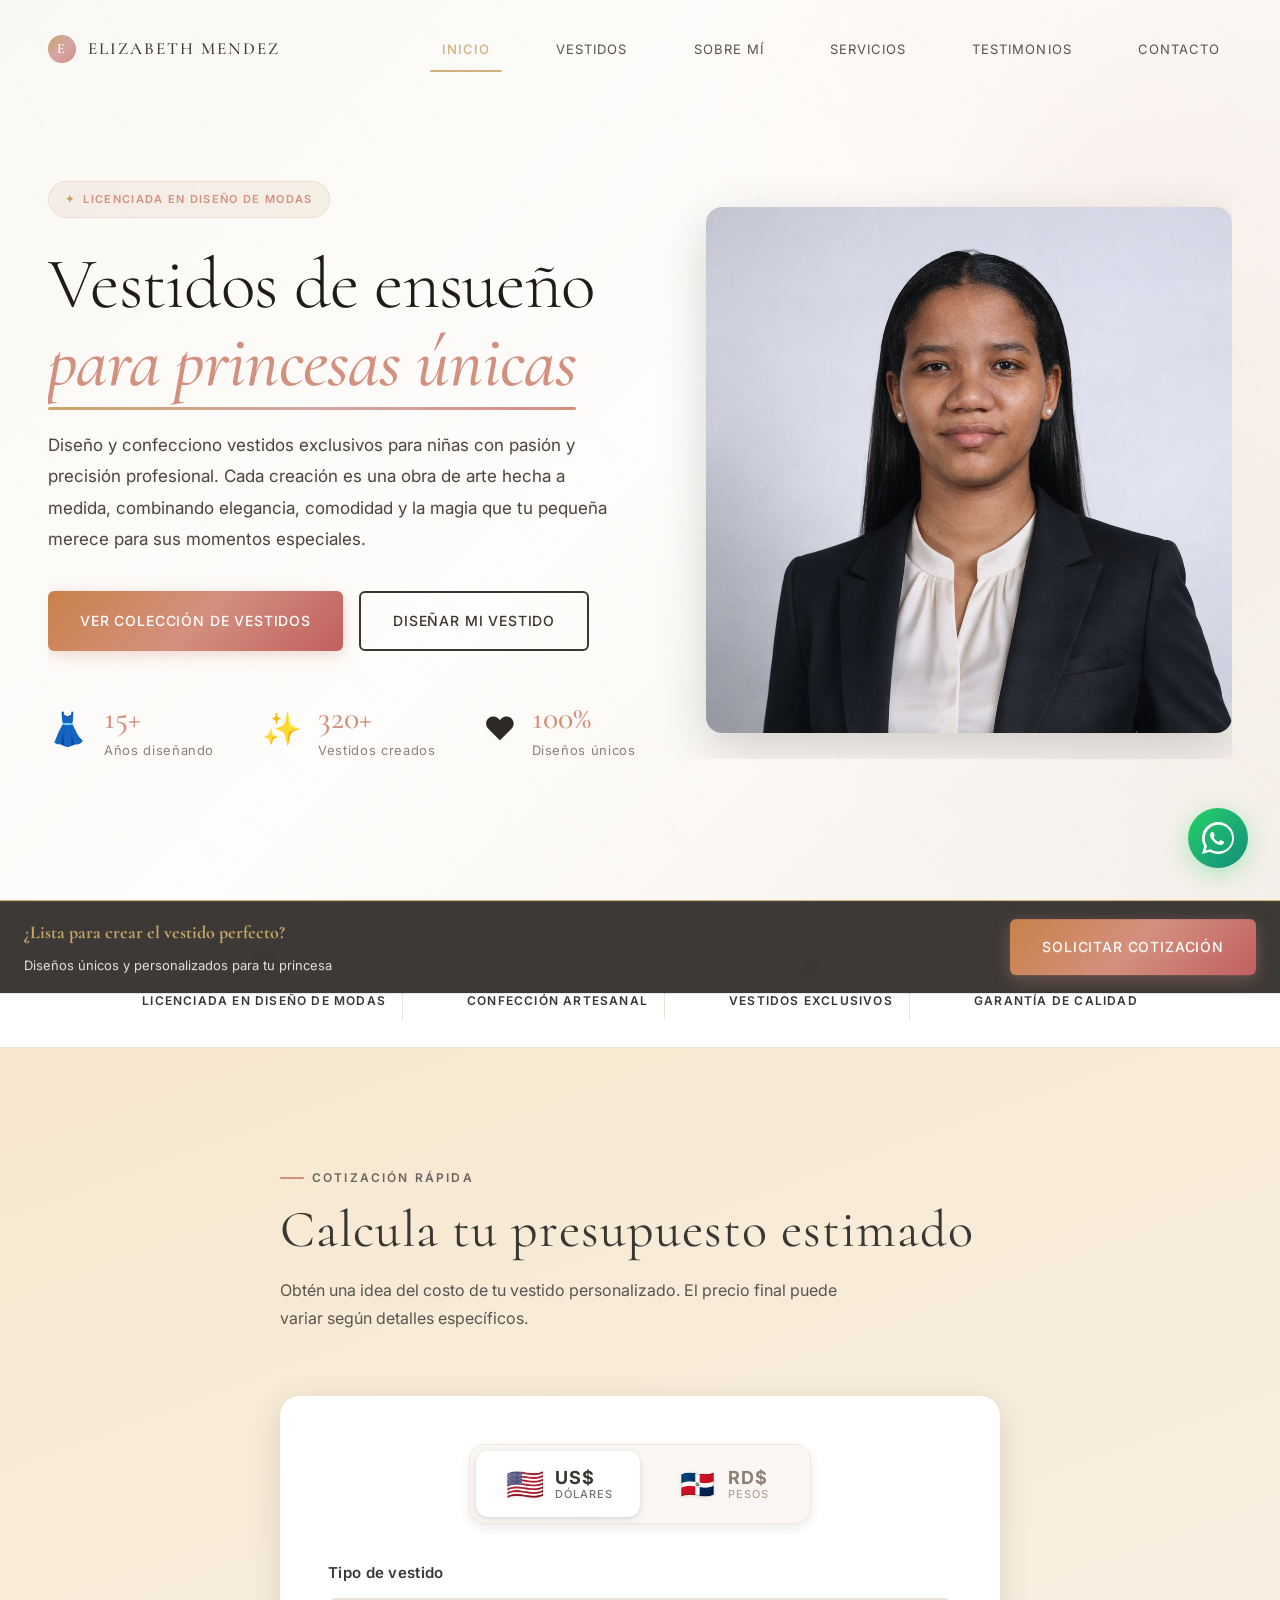
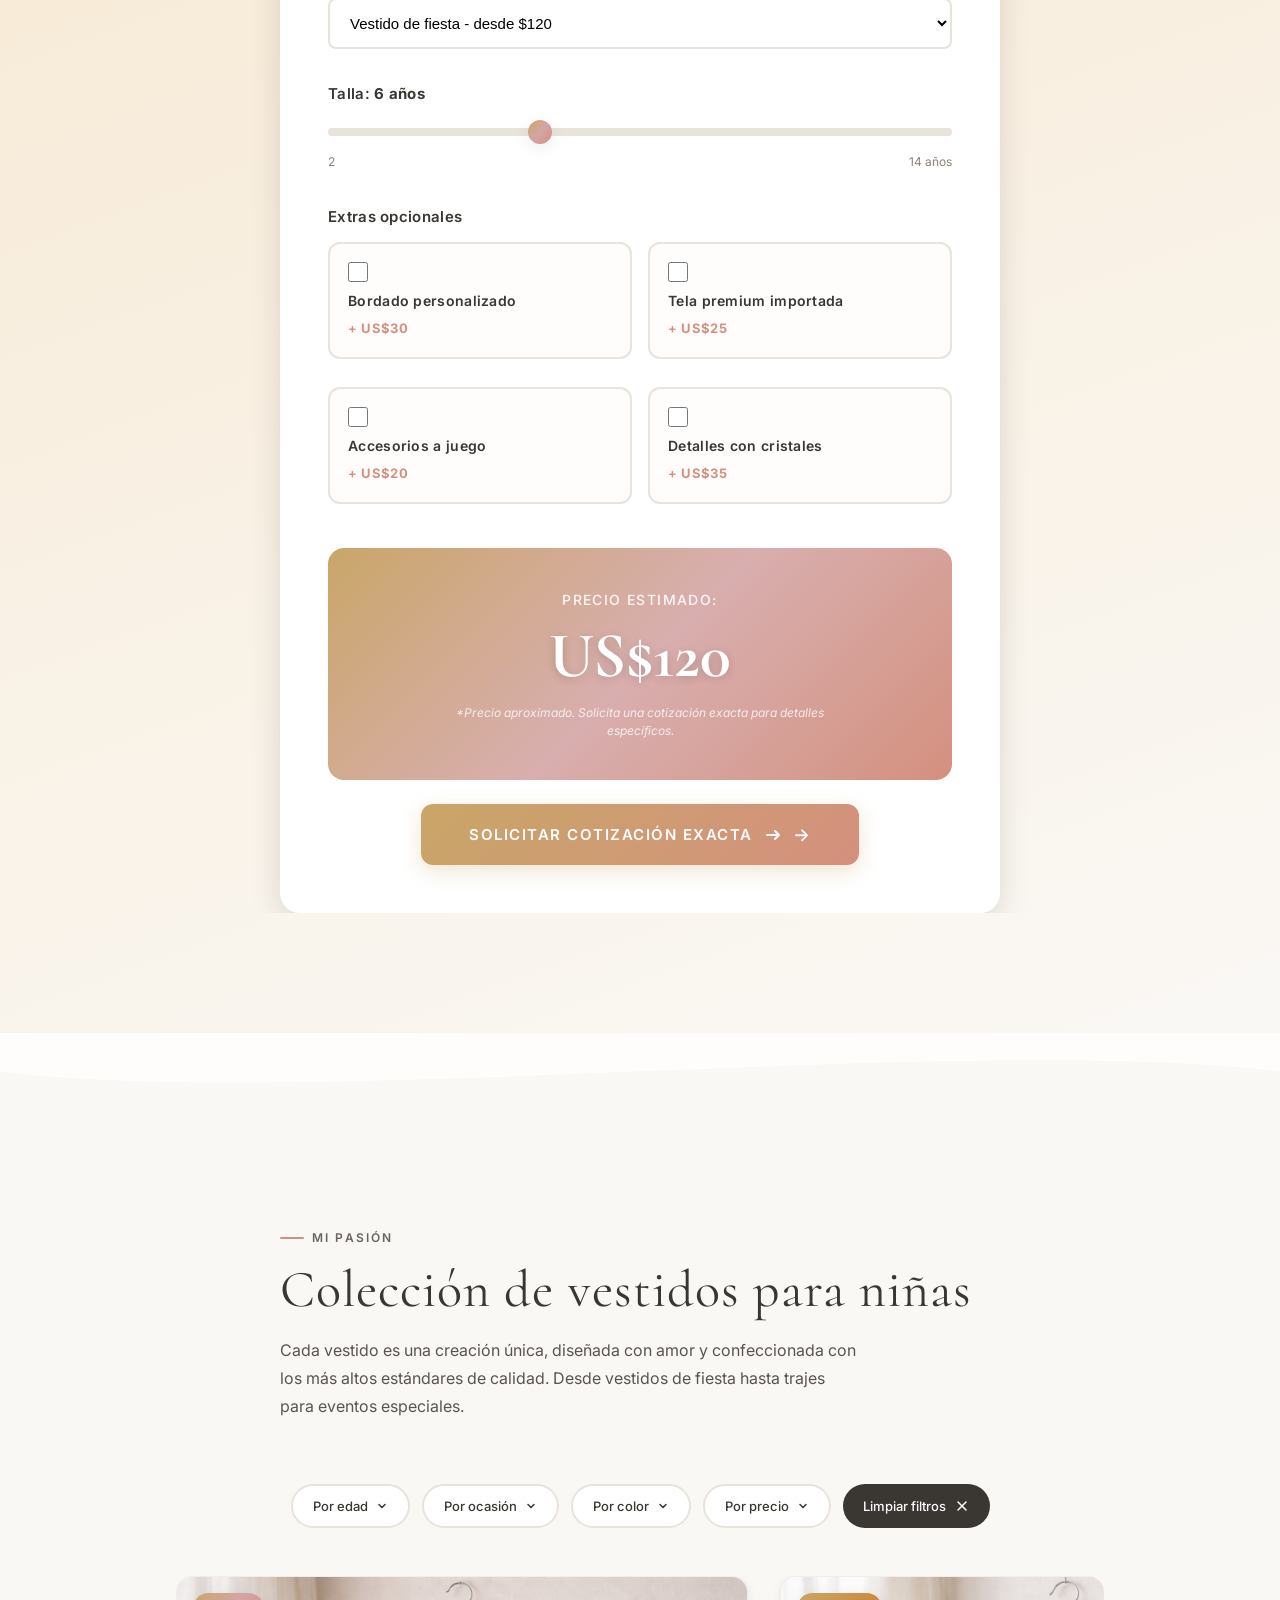
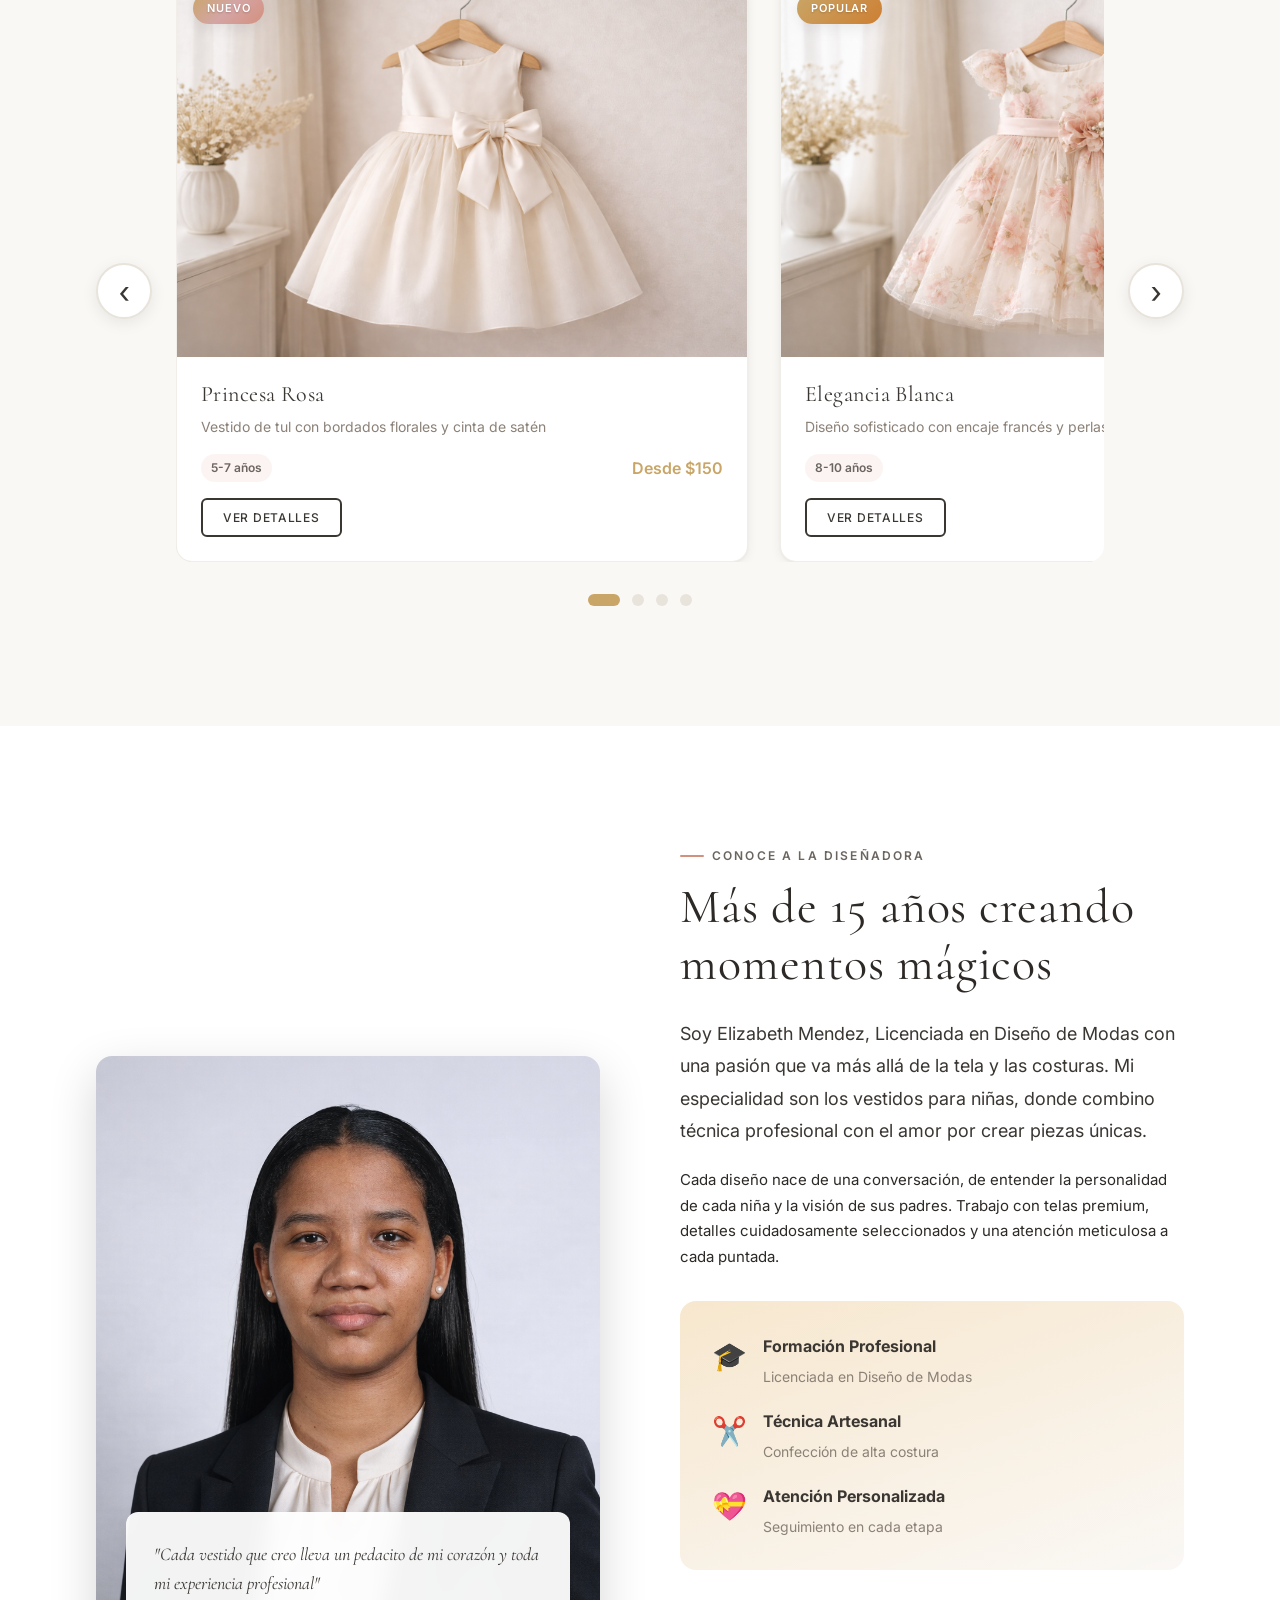
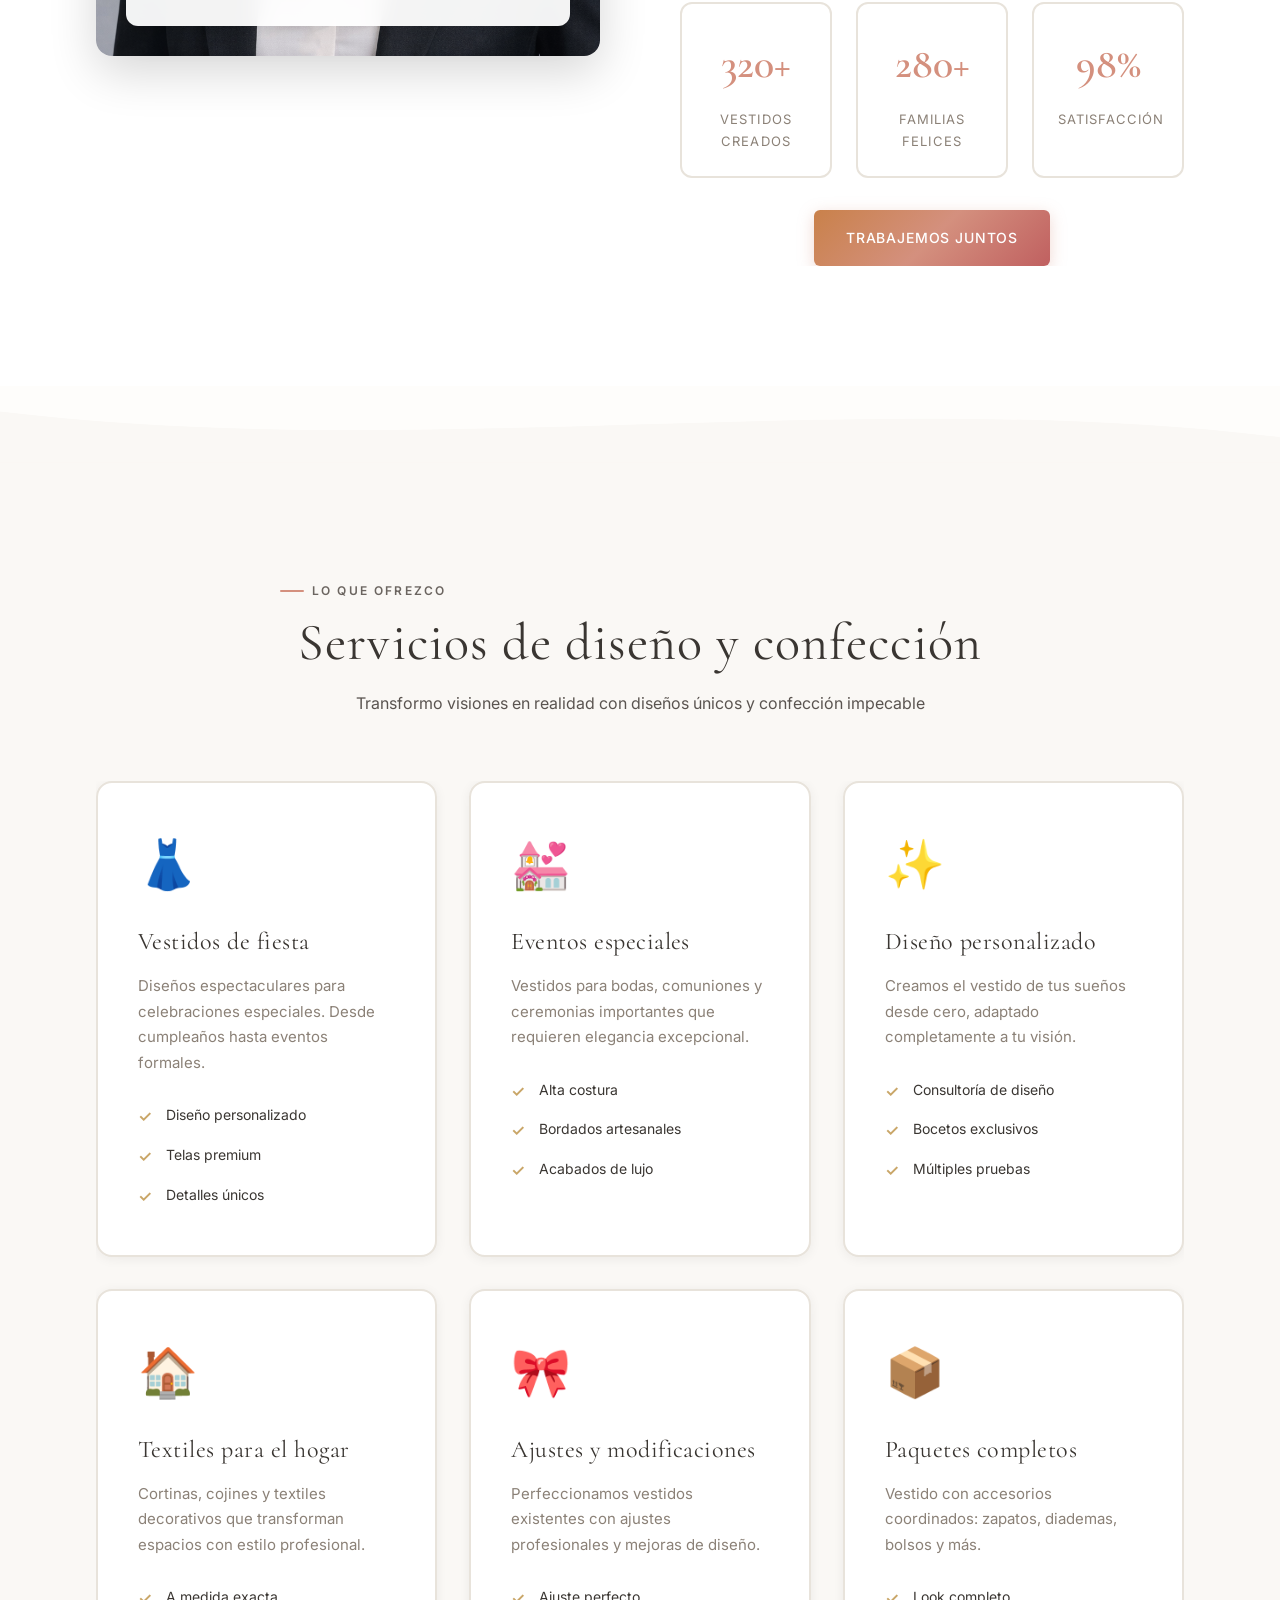
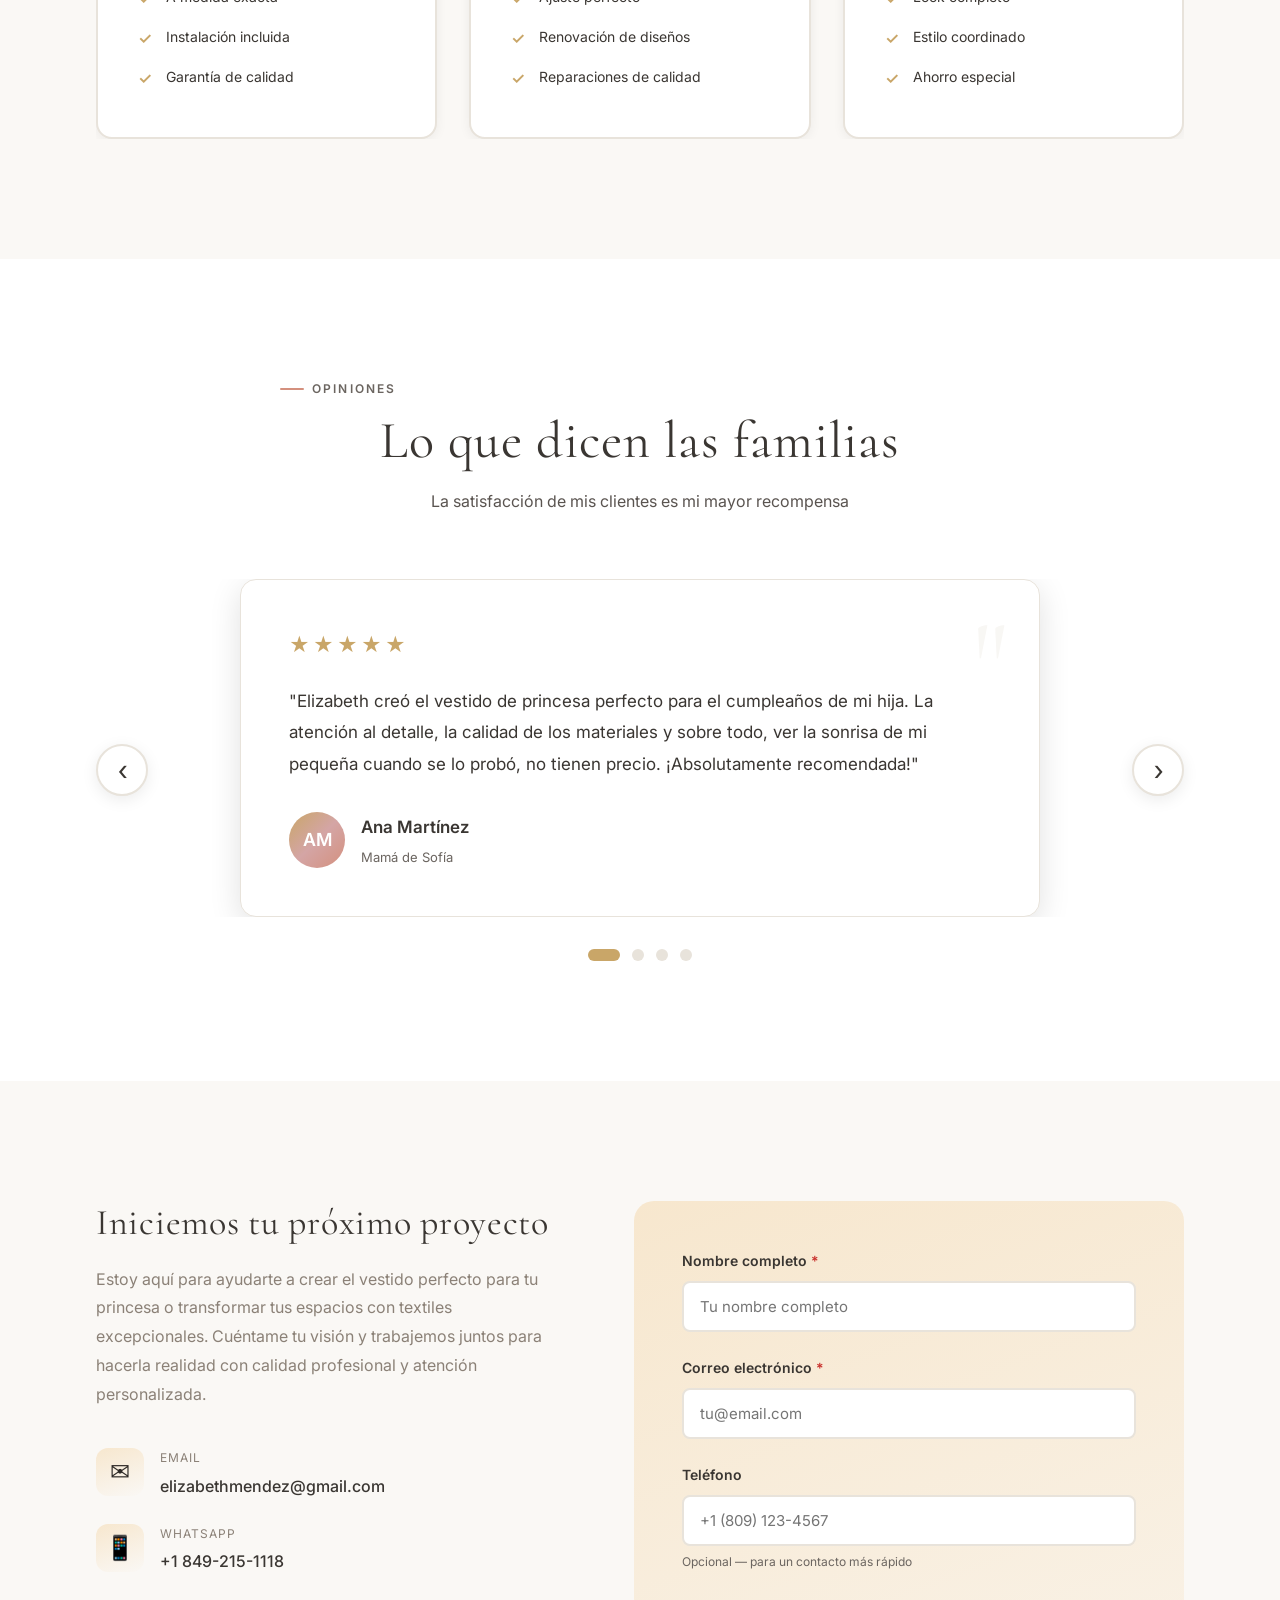
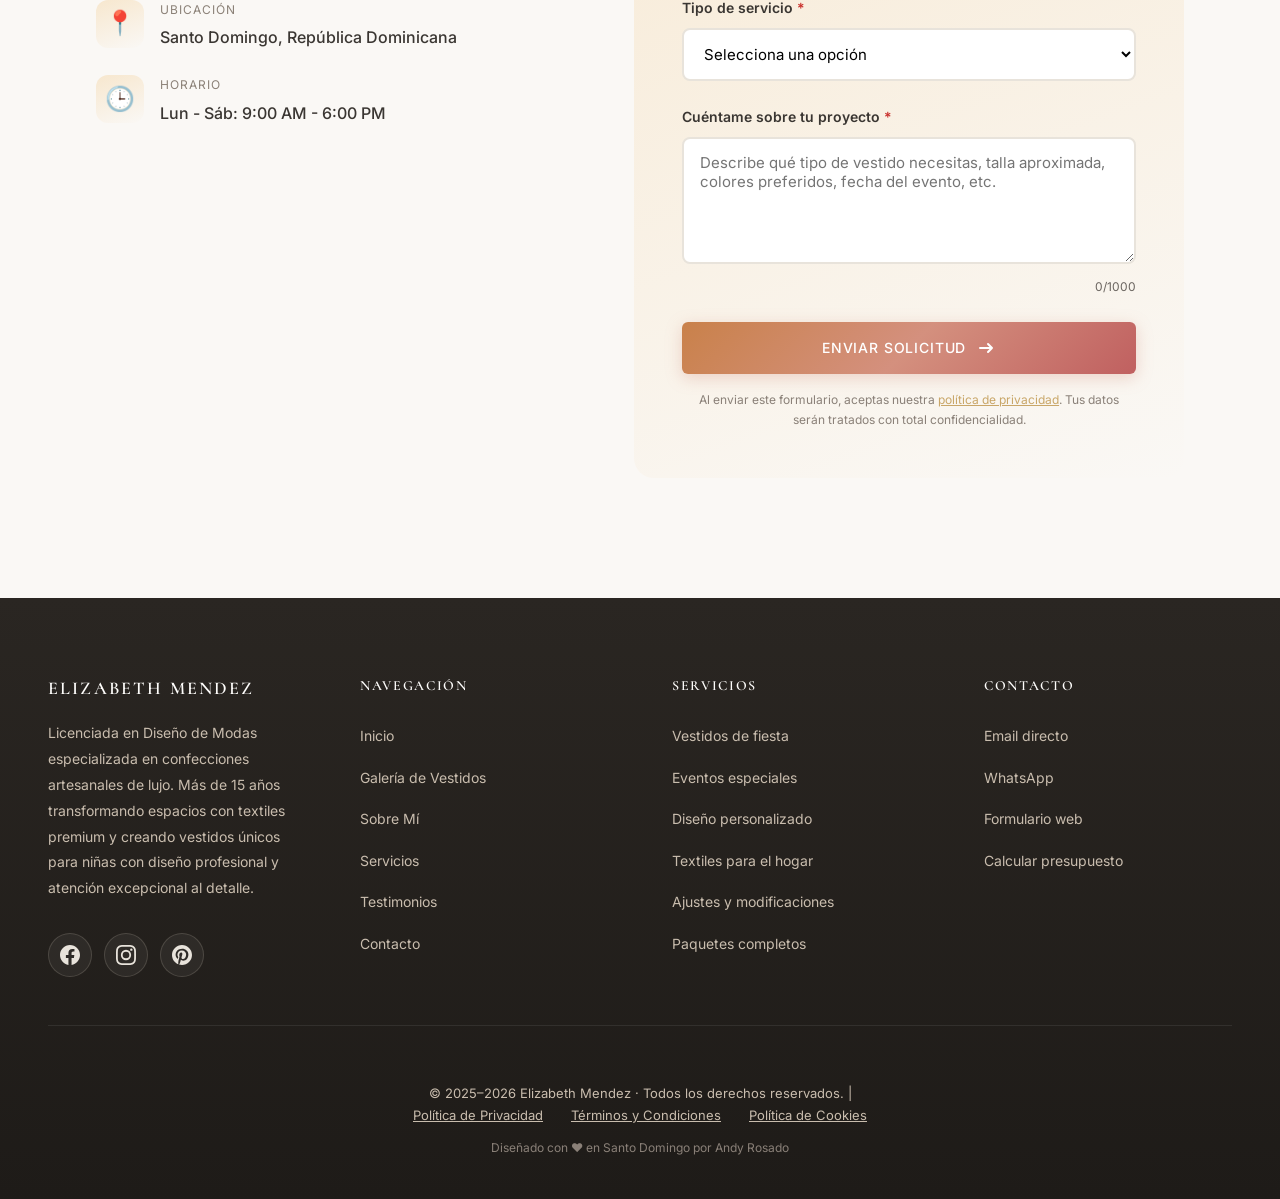
==== commit f68373f2: "feat(ui): mejoras visuales UX/UI nivel premium - Fix crítico: texto del hero "para princesas únicas"" ====
--- a/index.html
+++ b/index.html
@@ -61,7 +61,7 @@
     />
 
     <!-- Stylesheet -->
-    <link rel="stylesheet" href="./CSS/style1.css?v=1.0.1" />
+    <link rel="stylesheet" href="./CSS/style1.css?v=2.0.0" />
 
     <!-- Favicons -->
     <link rel="icon" href="Imagenes/favicon_transparente.ico" type="image/x-icon" />
@@ -80,7 +80,7 @@
     <meta name="referrer" content="strict-origin-when-cross-origin" />
 
     <!-- Scripts -->
-    <script src="./js/mis_script.js" defer></script>
+    <script src="./js/mis_script.js?v=2.0.0" defer></script>
 
     <!-- Schema.org Structured Data -->
     <script type="application/ld+json">
@@ -109,6 +109,9 @@
     </script>
   </head>
   <body>
+    <!-- Barra de progreso de scroll -->
+    <div id="scroll-progress" aria-hidden="true"></div>
+
     <!-- Skip to content link (Accesibilidad) -->
     <a href="#main-content" class="skip-link">Saltar al contenido principal</a>
 
@@ -424,6 +427,13 @@
           </div>
         </div>
       </section>
+
+      <!-- Separador hero → galería -->
+      <div class="wave-divider" aria-hidden="true">
+        <svg viewBox="0 0 1440 60" preserveAspectRatio="none" xmlns="http://www.w3.org/2000/svg">
+          <path d="M0,30 C360,60 1080,0 1440,30 L1440,60 L0,60 Z" fill="#faf8f5"/>
+        </svg>
+      </div>
 
       <!-- Galería de Vestidos con Filtros Inteligentes -->
       <section id="galeria-vestidos" class="galeria-vestidos section">
@@ -1079,6 +1089,13 @@
           </div>
         </div>
       </section>
+
+      <!-- Separador sobre-mi → servicios -->
+      <div class="wave-divider" aria-hidden="true">
+        <svg viewBox="0 0 1440 60" preserveAspectRatio="none" xmlns="http://www.w3.org/2000/svg">
+          <path d="M0,20 C480,60 960,0 1440,40 L1440,60 L0,60 Z" fill="#faf8f5"/>
+        </svg>
+      </div>
 
       <!-- Servicios -->
       <section id="servicios" class="section">
--- a/CSS/style1.css
+++ b/CSS/style1.css
@@ -807,11 +807,30 @@
 }
 
 .hero-title .highlight {
+    color: var(--terracotta);
+    font-weight: 500;
+    font-style: italic;
+    position: relative;
+    display: inline;
+}
+
+/* Subrayado decorativo animado bajo el highlight */
+.hero-title .highlight::after {
+    content: '';
+    position: absolute;
+    bottom: -4px;
+    left: 0;
+    width: 100%;
+    height: 3px;
     background: var(--gradient-premium);
-    -webkit-background-clip: text;
-    -webkit-text-fill-color: transparent;
-    background-clip: text;
-    font-weight: 500;
+    border-radius: 999px;
+    transform-origin: left;
+    animation: underlineGrow 1s 0.8s ease both;
+}
+
+@keyframes underlineGrow {
+    from { transform: scaleX(0); opacity: 0; }
+    to   { transform: scaleX(1); opacity: 1; }
 }
 
 .hero-description {
@@ -2726,11 +2745,11 @@
 /* Media Queries para Servicios - Tablet */
 @media (max-width: 768px) and (min-width: 481px) {
     .services-grid {
-        grid-template-columns: 1fr !important;
-        gap: 28px;
-        padding: 0 20px;
-    }
-    
+        grid-template-columns: repeat(2, 1fr) !important;
+        gap: 20px;
+        padding: 0 16px;
+    }
+
     .service-card {
         max-width: 100%;
         width: 100%;
@@ -2738,20 +2757,19 @@
         background: white;
         border-radius: 16px;
         box-shadow: 0 2px 12px rgba(0, 0, 0, 0.06);
-        padding: 28px 24px;
+        padding: 20px 18px;
         transition: all 0.4s cubic-bezier(0.4, 0, 0.2, 1);
     }
-    
-    /* Mantener interactividad en tablets */
+
     .service-card:hover {
         transform: translateY(-8px) scale(1.01);
     }
-    
+
     .service-icon {
-        font-size: 2.8em;
-        margin-bottom: 16px;
-    }
-    
+        font-size: 2.2em;
+        margin-bottom: 12px;
+    }
+
     .service-card:hover .service-icon {
         transform: scale(1.15) rotate(8deg);
     }
@@ -2779,21 +2797,21 @@
 /* Media Queries para Servicios - Móvil */
 @media (max-width: 480px) {
     .services-grid {
-        grid-template-columns: 1fr !important;
+        grid-template-columns: repeat(2, 1fr) !important;
         justify-items: center;
-        gap: 24px !important;
+        gap: 14px !important;
         padding: 0 8px !important;
     }
     
     .service-card {
-        max-width: 340px;
+        max-width: 100%;
         width: 100%;
         margin: 0 auto;
         text-align: center;
         background: #fff;
         border-radius: 12px;
         box-shadow: 0 2px 8px rgba(0,0,0,0.08);
-        padding: 20px 16px;
+        padding: 16px 12px;
         transition: all 0.3s ease;
     }
     
@@ -2818,13 +2836,19 @@
     }
     
     .service-card h3 {
-        font-size: 18px;
-        margin-bottom: 10px;
-    }
-    
+        font-size: 14px;
+        margin-bottom: 6px;
+    }
+
     .service-card p {
-        font-size: 14px;
-        margin-bottom: 14px;
+        font-size: 12px;
+        margin-bottom: 8px;
+        line-height: 1.4;
+    }
+
+    /* Ocultar la lista en 2 col para no saturar el espacio */
+    .service-card .service-features {
+        display: none;
     }
     
     .service-features {
@@ -2949,7 +2973,7 @@
 
     /* Grid ajustes */
     .services-grid {
-        grid-template-columns: 1fr;
+        grid-template-columns: repeat(2, 1fr);
     }
 
     .extras-grid {
@@ -2957,7 +2981,7 @@
     }
 
     .sobre-mi-stats {
-        grid-template-columns: 1fr;
+        grid-template-columns: repeat(3, 1fr);
     }
 }
 
@@ -3526,6 +3550,292 @@
 }
 
 /* ============================================
+   SCROLL PROGRESS BAR
+   ============================================ */
+#scroll-progress {
+    position: fixed;
+    top: 0;
+    left: 0;
+    height: 3px;
+    width: 0%;
+    background: var(--gradient-premium);
+    z-index: 10001;
+    border-radius: 0 2px 2px 0;
+    transition: width 0.1s linear;
+    pointer-events: none;
+}
+
+/* ============================================
+   SEPARADORES DE OLA ENTRE SECCIONES
+   ============================================ */
+.wave-divider {
+    width: 100%;
+    overflow: hidden;
+    line-height: 0;
+    margin-bottom: -2px;
+}
+
+.wave-divider svg {
+    display: block;
+    width: 100%;
+    height: clamp(40px, 6vw, 80px);
+}
+
+/* ============================================
+   CONTADORES ANIMADOS
+   ============================================ */
+.stat-number,
+.feature-number {
+    display: inline-block;
+    transition: none;
+}
+
+/* ============================================
+   MEJORAS DE TIPOGRAFÍA Y JERARQUÍA VISUAL
+   ============================================ */
+
+/* Section eyebrow más legible */
+.section-eyebrow {
+    font-size: clamp(11px, 1.8vw, 12px);
+    font-weight: 600;
+    letter-spacing: 0.18em;
+    text-transform: uppercase;
+    color: var(--terracotta);
+    margin-bottom: 12px;
+    display: flex;
+    align-items: center;
+    gap: 8px;
+}
+
+.section-eyebrow::before {
+    content: '';
+    display: inline-block;
+    width: 24px;
+    height: 2px;
+    background: var(--terracotta);
+    flex-shrink: 0;
+    border-radius: 999px;
+}
+
+/* Section title con más peso */
+.section-title {
+    font-size: clamp(28px, 6vw, 52px);
+    line-height: 1.15;
+    color: var(--charcoal);
+    font-weight: 400;
+    margin-bottom: clamp(12px, 2vw, 16px);
+}
+
+/* Descripción de sección */
+.section-description {
+    font-size: clamp(14px, 2.2vw, 16px);
+    color: #5a5450;
+    line-height: 1.75;
+    max-width: 58ch;
+}
+
+.section-header.centered .section-description {
+    margin-left: auto;
+    margin-right: auto;
+}
+
+/* ============================================
+   MEJORAS DEL HERO
+   ============================================ */
+.hero-title {
+    font-size: clamp(36px, 9vw, 72px);
+    line-height: 1.08;
+    margin-bottom: clamp(20px, 4vw, 28px);
+    color: #1e1b18;
+    font-weight: 300;
+    letter-spacing: -0.01em;
+    word-wrap: break-word;
+    overflow-wrap: break-word;
+}
+
+.hero-description {
+    font-size: clamp(15px, 2.5vw, 17px);
+    color: #4a4540;
+    line-height: 1.85;
+    margin-bottom: clamp(24px, 5vw, 36px);
+}
+
+/* Botón primario más vibrante */
+.btn-primary {
+    background: linear-gradient(135deg, #c9814a 0%, var(--terracotta) 50%, #c06060 100%);
+    color: white;
+    border: none;
+    letter-spacing: 0.06em;
+    box-shadow: 0 4px 16px rgba(212, 144, 126, 0.35);
+    transition: all 0.3s cubic-bezier(0.4, 0, 0.2, 1);
+}
+
+.btn-primary:hover {
+    transform: translateY(-3px);
+    box-shadow: 0 8px 24px rgba(212, 144, 126, 0.45);
+    filter: brightness(1.06);
+}
+
+.btn-primary:active {
+    transform: translateY(-1px);
+}
+
+/* Botón outline mejorado */
+.btn-outline {
+    border: 2px solid var(--charcoal);
+    color: var(--charcoal);
+    background: transparent;
+    letter-spacing: 0.06em;
+    transition: all 0.25s ease;
+}
+
+.btn-outline:hover {
+    background: var(--charcoal);
+    color: white;
+    transform: translateY(-2px);
+}
+
+/* ============================================
+   TRUST BADGES MEJORADOS
+   ============================================ */
+.trust-badges {
+    background: white;
+    border-top: 1px solid var(--beige);
+    border-bottom: 1px solid var(--beige);
+    padding: clamp(20px, 3vw, 28px) clamp(20px, 4vw, 48px);
+    box-shadow: 0 2px 12px rgba(0,0,0,0.04);
+}
+
+.badge {
+    flex-direction: column;
+    text-align: center;
+    gap: 6px;
+    padding: 8px 16px;
+    border-right: 1px solid var(--beige);
+}
+
+.badge:last-child {
+    border-right: none;
+}
+
+.badge-icon {
+    font-size: clamp(22px, 4vw, 28px);
+}
+
+.badge-text {
+    font-size: clamp(10px, 1.8vw, 12px);
+    font-weight: 600;
+    letter-spacing: 0.1em;
+    color: var(--charcoal);
+}
+
+@media (max-width: 480px) {
+    .badge {
+        border-right: none;
+        border-bottom: 1px solid var(--beige);
+        padding: 10px 8px;
+        flex-direction: row;
+        text-align: left;
+    }
+    .badge:last-child { border-bottom: none; }
+}
+
+/* ============================================
+   SEPARACIÓN VISUAL ENTRE SECCIONES
+   ============================================ */
+#galeria-vestidos { background: #faf8f5; }
+#sobre-mi         { background: white; }
+#servicios        { background: #faf8f5; }
+#testimonios      { background: white; }
+#contacto         { background: var(--cream); }
+
+/* ============================================
+   MEJORAS EN CARDS DE VESTIDOS
+   ============================================ */
+.vestido-card {
+    box-shadow: 0 2px 12px rgba(0,0,0,0.06), 0 1px 3px rgba(0,0,0,0.04);
+    border: 1px solid rgba(232, 227, 219, 0.6);
+    transition: all 0.4s cubic-bezier(0.34, 1.56, 0.64, 1);
+}
+
+.vestido-card:hover {
+    border-color: rgba(201, 166, 104, 0.3);
+}
+
+/* ============================================
+   MEJORAS EN TESTIMONIOS
+   ============================================ */
+.testimonial {
+    border: 1px solid var(--beige);
+    position: relative;
+}
+
+.testimonial-stars {
+    letter-spacing: 3px;
+}
+
+/* ============================================
+   MEJORAS EN FOOTER
+   ============================================ */
+footer {
+    background: linear-gradient(180deg, #2a2622 0%, #1e1b18 100%);
+}
+
+.footer-bottom {
+    border-top: 1px solid rgba(255,255,255,0.08);
+}
+
+/* ============================================
+   NAV MEJORADO
+   ============================================ */
+.nav-menu a {
+    position: relative;
+}
+
+.nav-menu a::after {
+    content: '';
+    position: absolute;
+    bottom: -2px;
+    left: 50%;
+    transform: translateX(-50%);
+    width: 0;
+    height: 2px;
+    background: var(--gold);
+    border-radius: 999px;
+    transition: width 0.3s ease;
+}
+
+.nav-menu a:hover::after,
+.nav-menu a.active::after {
+    width: 70%;
+}
+
+/* ============================================
+   ::selection — texto seleccionado con marca
+   ============================================ */
+::selection {
+    background: rgba(201, 166, 104, 0.25);
+    color: var(--charcoal);
+}
+
+/* ============================================
+   SCROLLBAR ESTILIZADA (solo Chromium)
+   ============================================ */
+::-webkit-scrollbar {
+    width: 6px;
+}
+::-webkit-scrollbar-track {
+    background: var(--cream);
+}
+::-webkit-scrollbar-thumb {
+    background: var(--gold);
+    border-radius: 999px;
+}
+::-webkit-scrollbar-thumb:hover {
+    background: var(--terracotta);
+}
+
+/* ============================================
    ACCESIBILIDAD - MEJORAS UX/A11Y v2
    ============================================ */
 
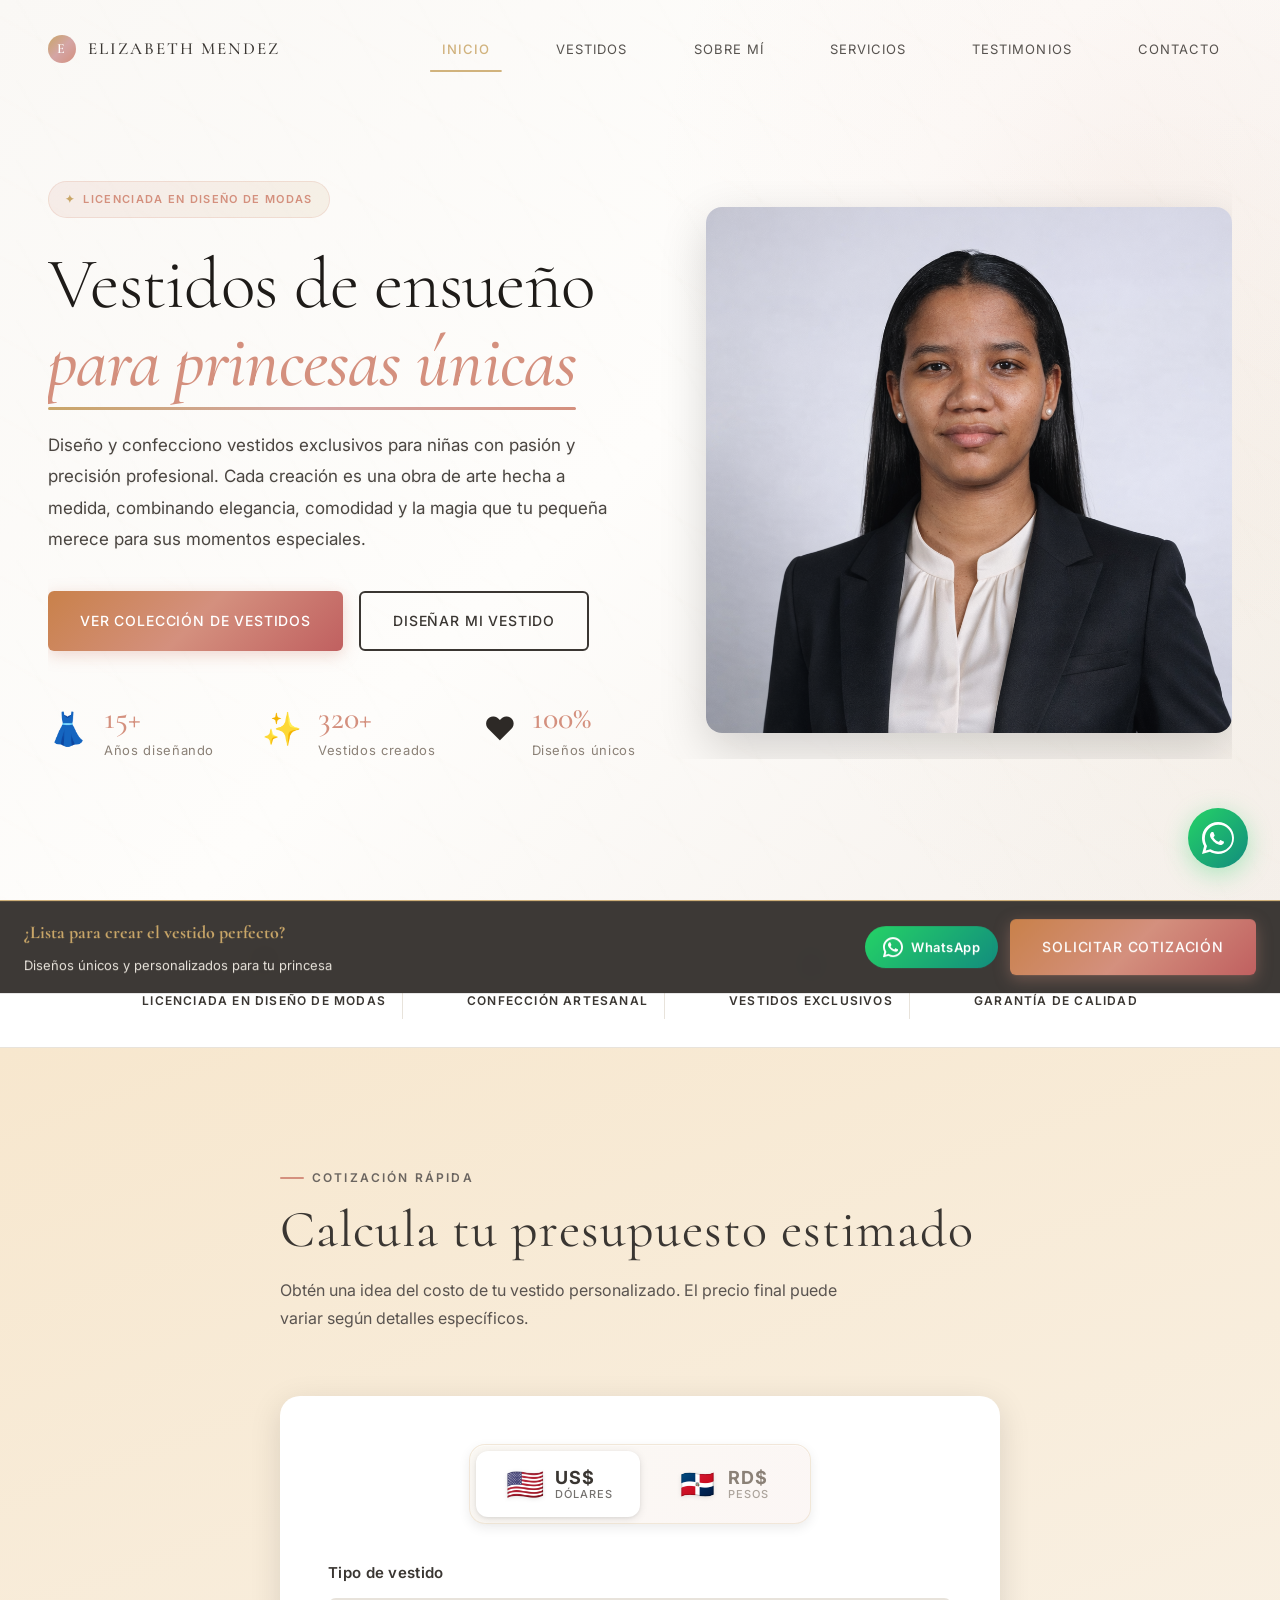
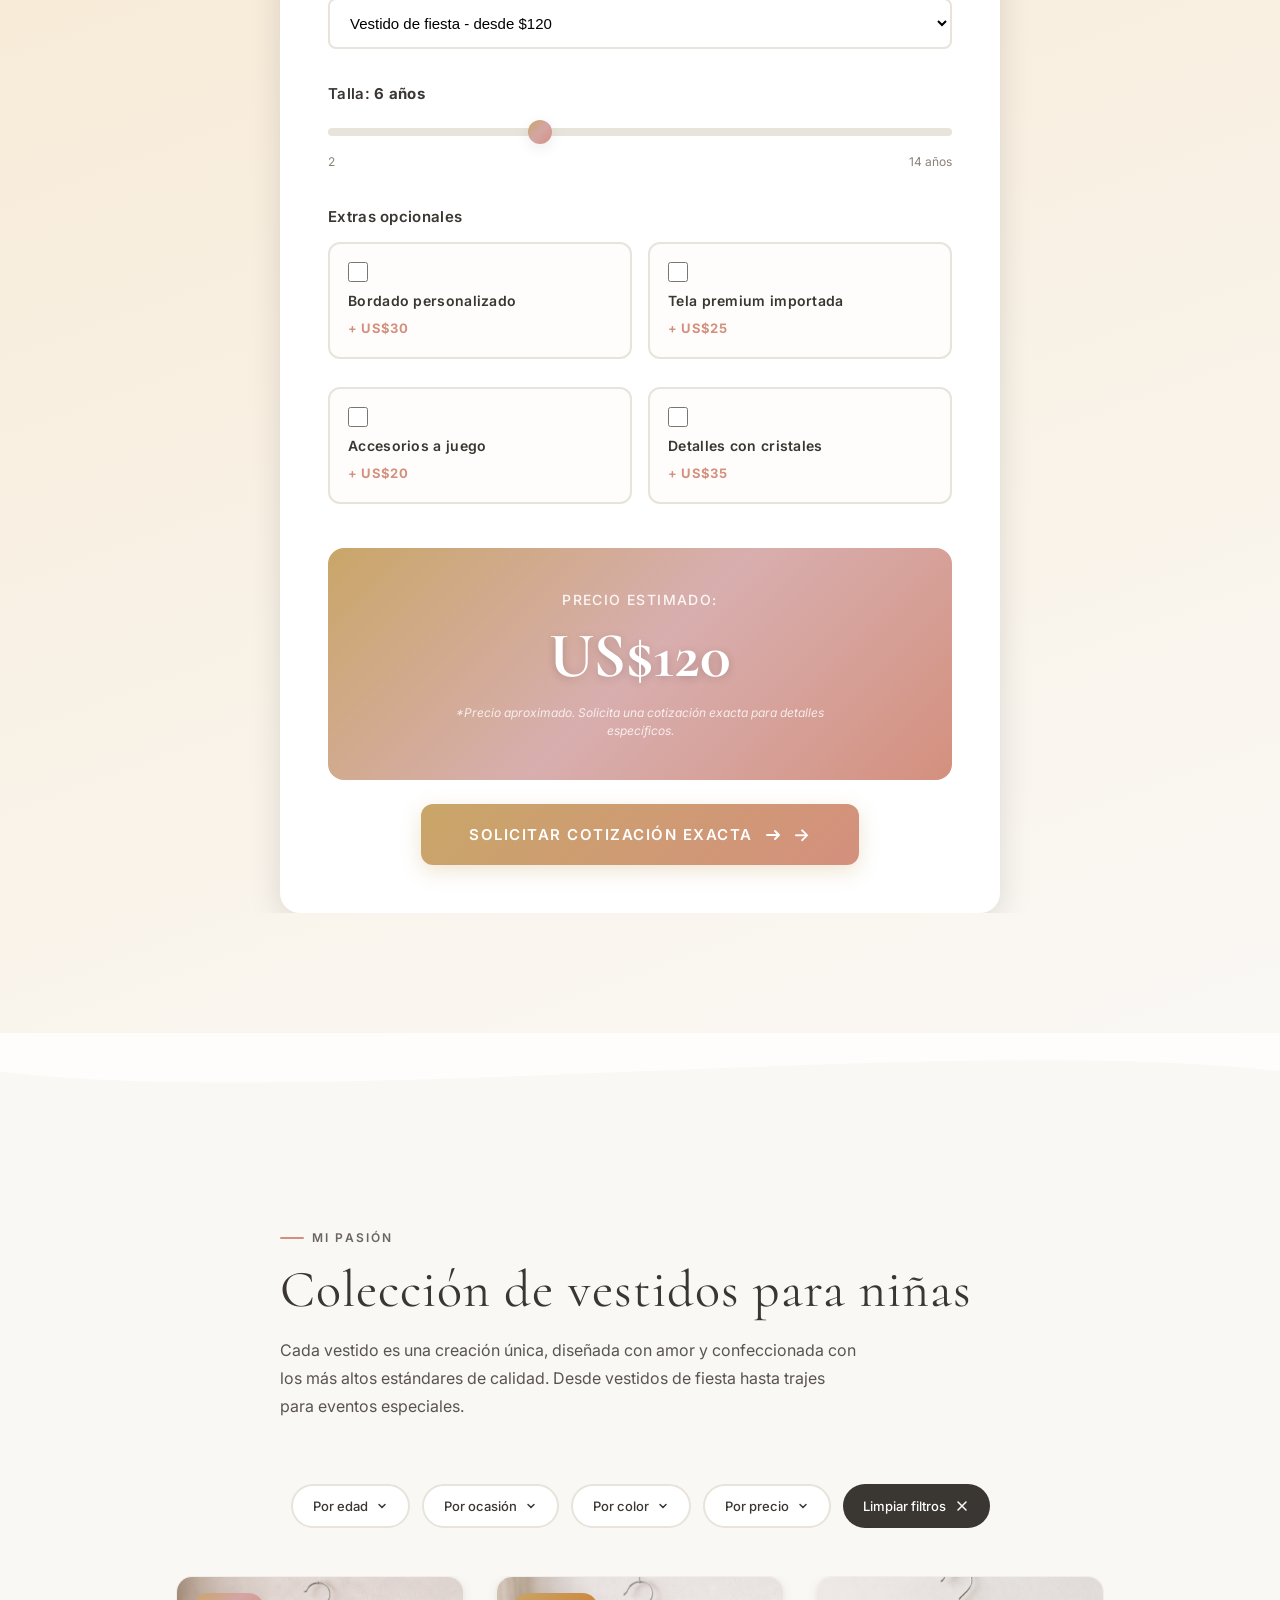
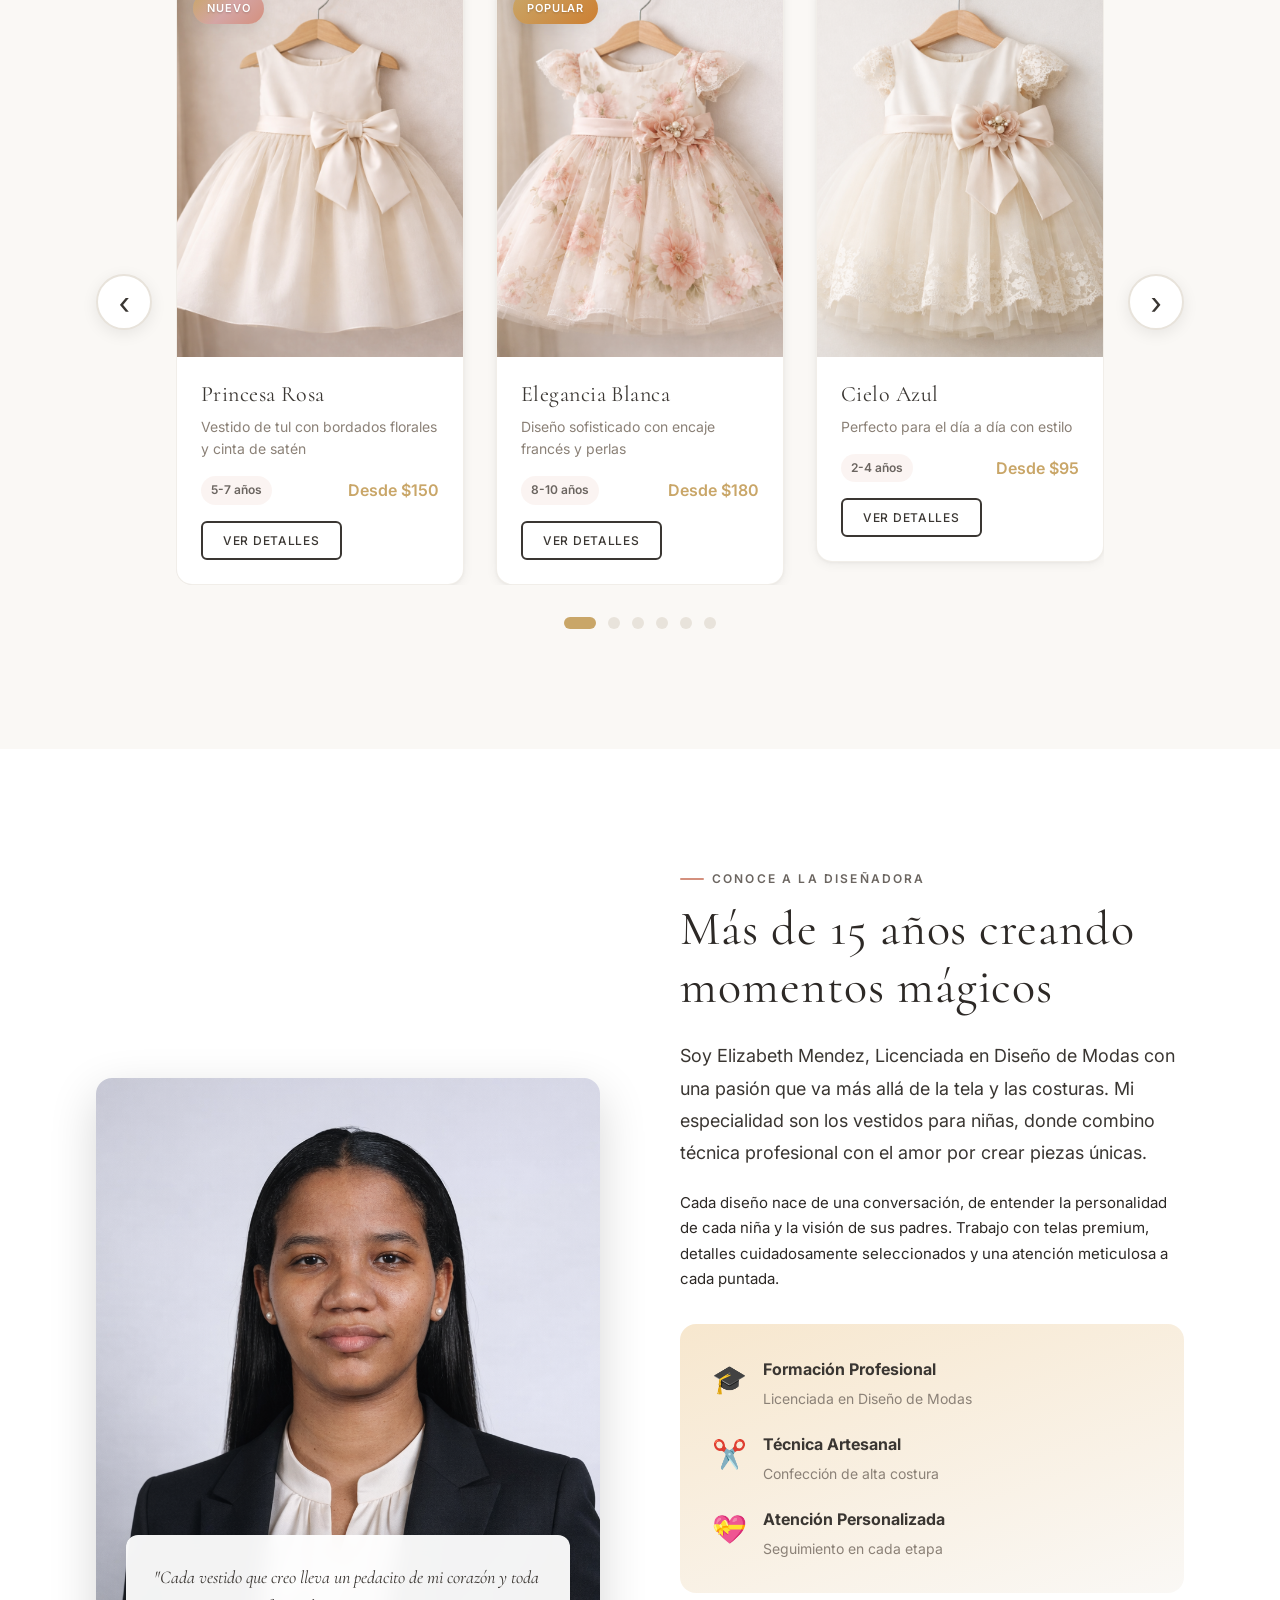
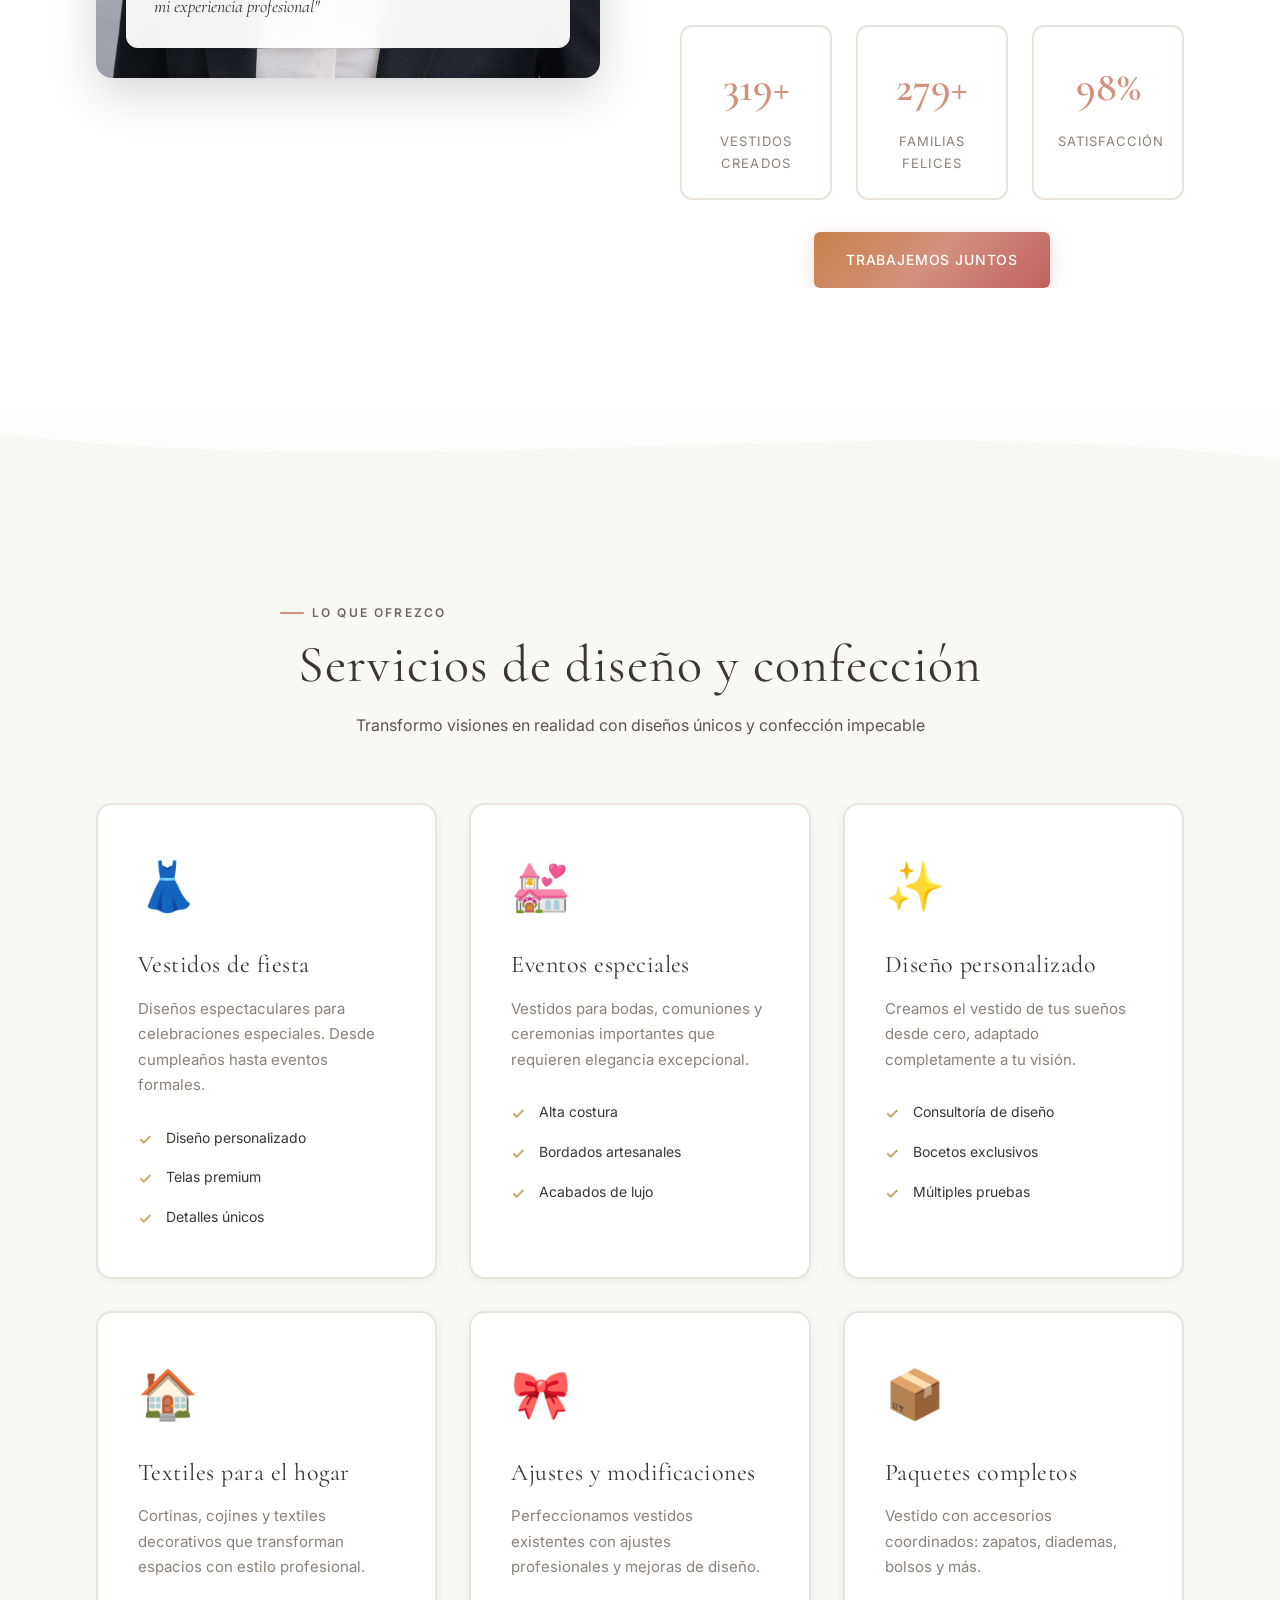
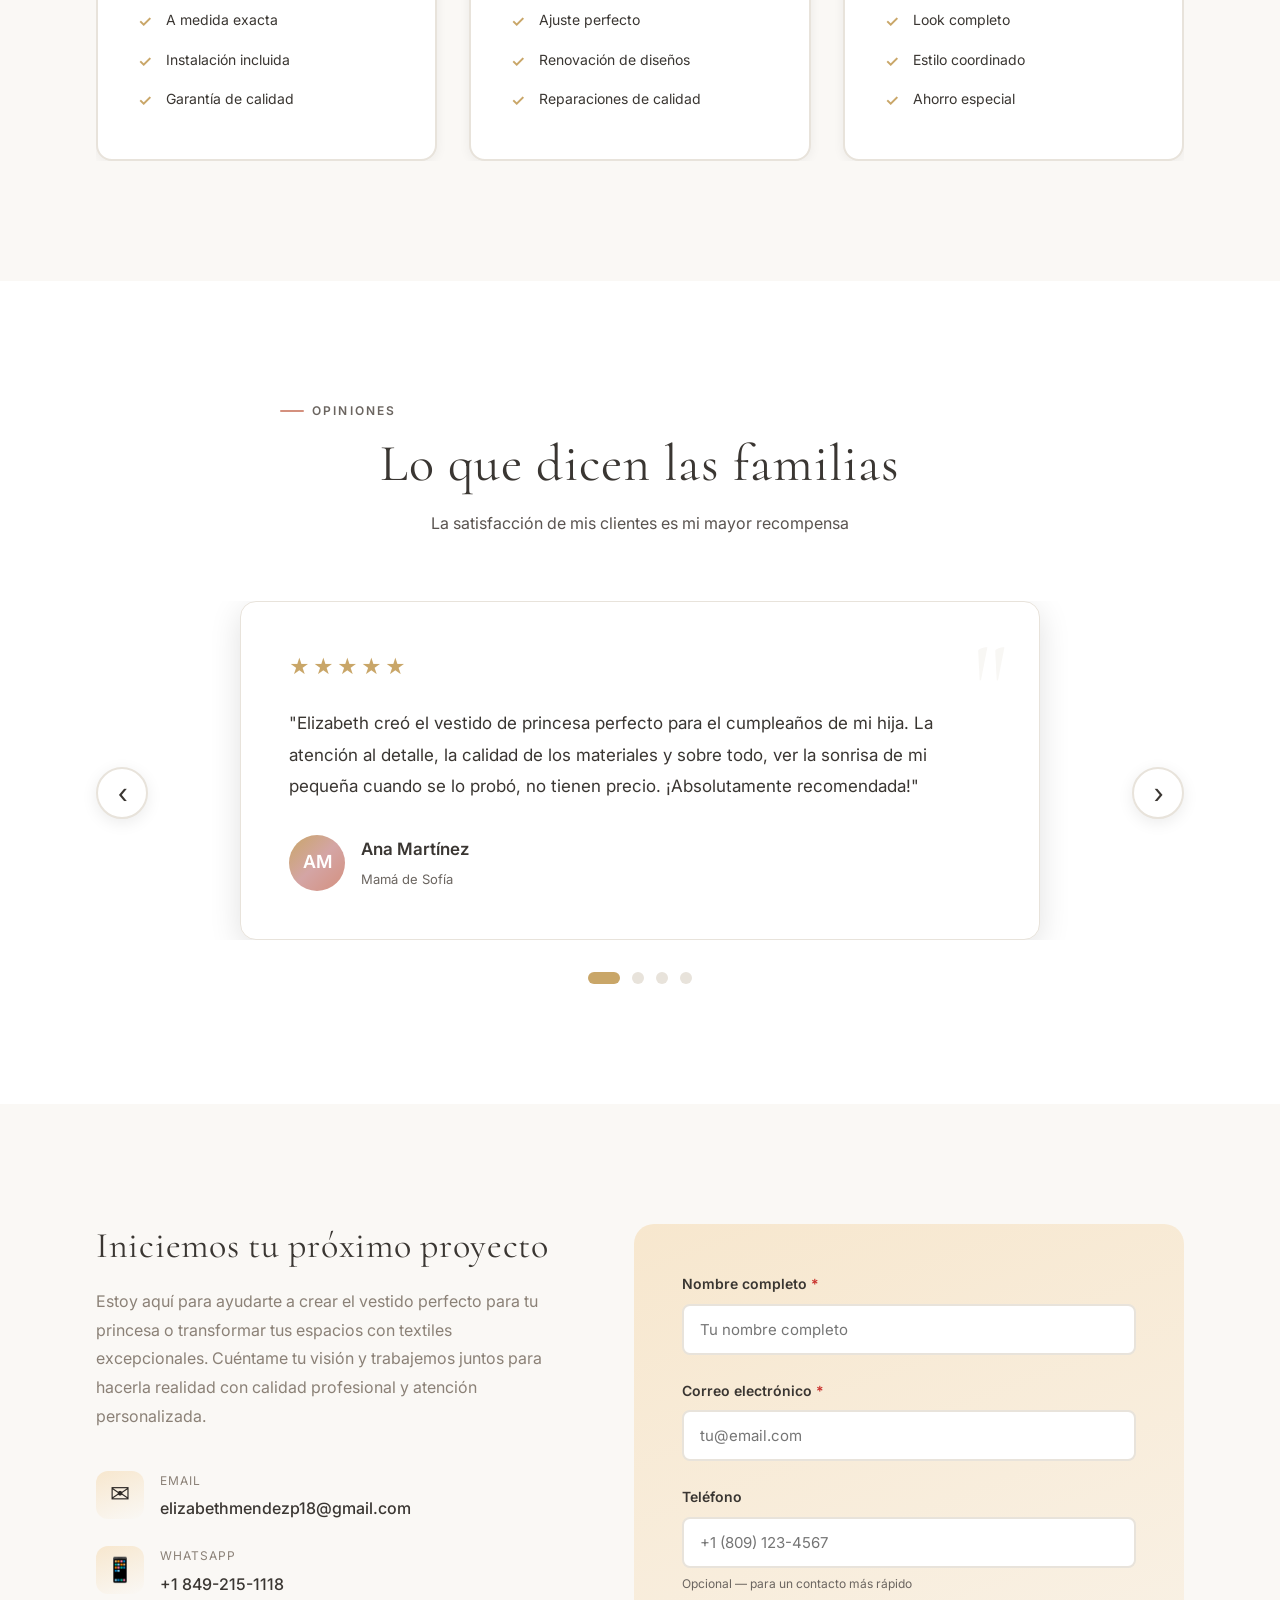
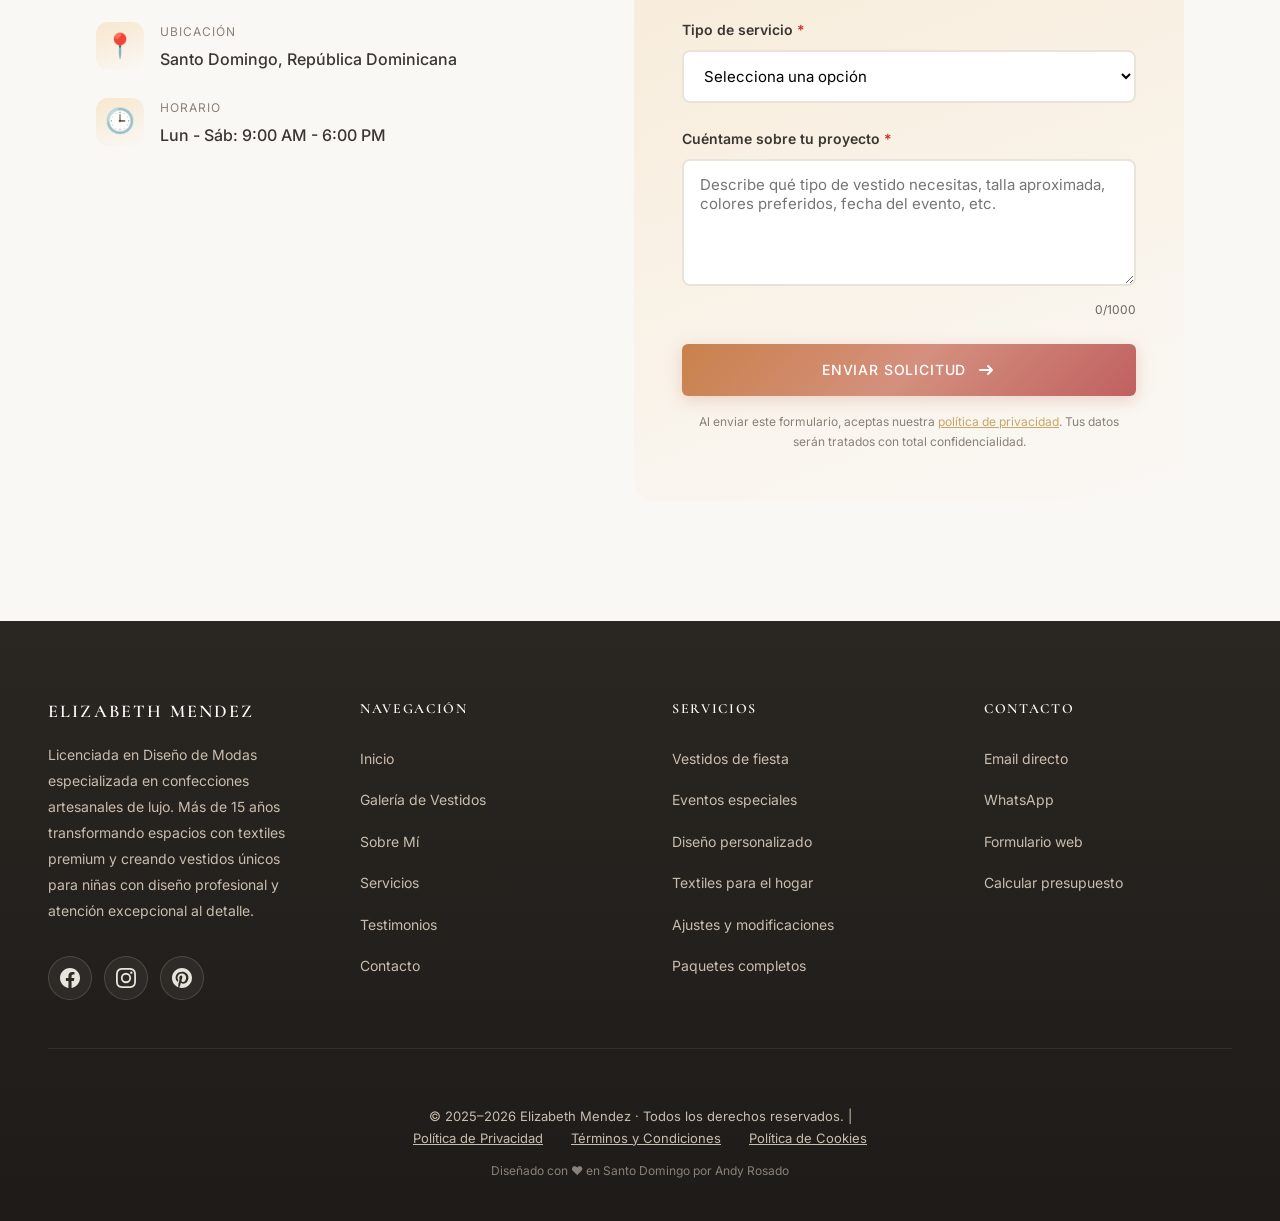
==== commit 9b5bb93e: "feat: mejoras UX/UI, 4 vestidos nuevos y corrección de email - Carrusel: añade vestido5-8 (imágenes " ====
--- a/index.html
+++ b/index.html
@@ -61,7 +61,7 @@
     />
 
     <!-- Stylesheet -->
-    <link rel="stylesheet" href="./CSS/style1.css?v=2.0.0" />
+    <link rel="stylesheet" href="./CSS/style1.css?v=2.6.0" />
 
     <!-- Favicons -->
     <link rel="icon" href="Imagenes/favicon_transparente.ico" type="image/x-icon" />
@@ -80,7 +80,7 @@
     <meta name="referrer" content="strict-origin-when-cross-origin" />
 
     <!-- Scripts -->
-    <script src="./js/mis_script.js?v=2.0.0" defer></script>
+    <script src="./js/mis_script.js?v=2.3.0" defer></script>
 
     <!-- Schema.org Structured Data -->
     <script type="application/ld+json">
@@ -97,7 +97,7 @@
           "addressCountry": "DO"
         },
         "telephone": "+1-849-215-1118",
-        "email": "elizabethmendez@gmail.com",
+        "email": "elizabethmendezp18@gmail.com",
         "priceRange": "$$",
         "openingHours": "Mo-Sa 09:00-18:00",
         "aggregateRating": {
@@ -142,7 +142,24 @@
           <strong>¿Lista para crear el vestido perfecto?</strong>
           <span>Diseños únicos y personalizados para tu princesa</span>
         </div>
-        <a href="#contacto" class="btn btn-primary">Solicitar Cotización</a>
+        <div class="sticky-cta-actions">
+          <!-- WhatsApp integrado en el CTA (solo desktop) -->
+          <a
+            href="#"
+            id="stickyCTAWhatsapp"
+            class="sticky-wa-btn"
+            aria-label="Contactar por WhatsApp"
+            target="_blank"
+            rel="noopener"
+          >
+            <svg viewBox="0 0 24 24" fill="currentColor" aria-hidden="true">
+              <path d="M17.472 14.382c-.297-.149-1.758-.867-2.03-.967-.273-.099-.471-.148-.67.15-.197.297-.767.966-.94 1.164-.173.199-.347.223-.644.075-.297-.15-1.255-.463-2.39-1.475-.883-.788-1.48-1.761-1.653-2.059-.173-.297-.018-.458.13-.606.134-.133.298-.347.446-.52.149-.174.198-.298.298-.497.099-.198.05-.371-.025-.52-.075-.149-.669-1.612-.916-2.207-.242-.579-.487-.5-.669-.51-.173-.008-.371-.01-.57-.01-.198 0-.52.074-.792.372-.272.297-1.04 1.016-1.04 2.479 0 1.462 1.065 2.875 1.213 3.074.149.198 2.096 3.2 5.077 4.487.709.306 1.262.489 1.694.625.712.227 1.36.195 1.871.118.571-.085 1.758-.719 2.006-1.413.248-.694.248-1.289.173-1.413-.074-.124-.272-.198-.57-.347z"/>
+              <path d="M12 0C5.373 0 0 5.373 0 12c0 2.116.549 4.104 1.51 5.831L.057 23.25a.75.75 0 0 0 .952.92l5.556-1.79A11.942 11.942 0 0 0 12 24c6.627 0 12-5.373 12-12S18.627 0 12 0zm0 21.75a9.715 9.715 0 0 1-4.95-1.354l-.355-.21-3.685 1.188 1.109-3.61-.23-.372A9.716 9.716 0 0 1 2.25 12C2.25 6.615 6.615 2.25 12 2.25S21.75 6.615 21.75 12 17.385 21.75 12 21.75z"/>
+            </svg>
+            <span>WhatsApp</span>
+          </a>
+          <a href="#contacto" class="btn btn-primary sticky-quote-btn">Solicitar Cotización</a>
+        </div>
       </div>
     </div>
 
@@ -236,6 +253,9 @@
         </button>
       </div>
     </nav>
+
+    <!-- Overlay para menú móvil -->
+    <div class="nav-overlay" id="navOverlay" aria-hidden="true"></div>
 
     <!-- Hero Section -->
     <section id="inicio" class="hero">
@@ -540,6 +560,10 @@
                   ><input type="checkbox" value="dorado" />
                   <span class="color-dot"></span> Dorado</label
                 >
+                <label class="color-option" style="--color: #e63946"
+                  ><input type="checkbox" value="rojo" />
+                  <span class="color-dot"></span> Rojo</label
+                >
               </div>
             </button>
 
@@ -868,17 +892,18 @@
                     data-id="vestido-5"
                     data-edad="5-7"
                     data-ocasion="fiesta"
-                    data-color="morado"
+                    data-color="rosa"
                     data-precio="165"
                   >
                     <div class="vestido-image">
                       <img
                         src="./Imagenes/vestido5.png"
-                        alt="Vestido morado con tul y brillos"
+                        alt="Vestido de princesa rosa con tul esponjoso y detalles florales"
                         loading="lazy"
                         width="400"
                         height="500"
                       />
+                      <div class="vestido-badge">Nuevo</div>
                       <button
                         class="favorite-btn"
                         aria-label="Agregar a favoritos"
@@ -891,24 +916,15 @@
                         aria-label="Agregar a comparación"
                         data-id="vestido-5"
                       >
-                        <svg
-                          width="20"
-                          height="20"
-                          viewBox="0 0 20 20"
-                          fill="none"
-                        >
-                          <path
-                            d="M3 10h14M10 3v14"
-                            stroke="currentColor"
-                            stroke-width="2"
-                          />
+                        <svg width="20" height="20" viewBox="0 0 20 20" fill="none">
+                          <path d="M3 10h14M10 3v14" stroke="currentColor" stroke-width="2"/>
                         </svg>
                       </button>
                     </div>
                     <div class="vestido-content">
-                      <h3 class="vestido-name">Sueño Violeta</h3>
+                      <h3 class="vestido-name">Princesa de Ensueño</h3>
                       <p class="vestido-description">
-                        Magia y encanto en cada detalle
+                        Tul esponjoso con detalles florales artesanales, perfecto para sus momentos mágicos
                       </p>
                       <div class="vestido-meta">
                         <span class="vestido-age">5-7 años</span>
@@ -929,7 +945,7 @@
                   <div
                     class="vestido-card"
                     data-id="vestido-6"
-                    data-edad="8-10"
+                    data-edad="5-7"
                     data-ocasion="fiesta"
                     data-color="rosa"
                     data-precio="175"
@@ -937,11 +953,12 @@
                     <div class="vestido-image">
                       <img
                         src="./Imagenes/vestido6.png"
-                        alt="Vestido rosa pastel con encaje"
+                        alt="Vestido fucsia brillante con lazo y falda acampanada"
                         loading="lazy"
                         width="400"
                         height="500"
                       />
+                      <div class="vestido-badge popular">Popular</div>
                       <button
                         class="favorite-btn"
                         aria-label="Agregar a favoritos"
@@ -954,32 +971,133 @@
                         aria-label="Agregar a comparación"
                         data-id="vestido-6"
                       >
-                        <svg
-                          width="20"
-                          height="20"
-                          viewBox="0 0 20 20"
-                          fill="none"
-                        >
-                          <path
-                            d="M3 10h14M10 3v14"
-                            stroke="currentColor"
-                            stroke-width="2"
-                          />
+                        <svg width="20" height="20" viewBox="0 0 20 20" fill="none">
+                          <path d="M3 10h14M10 3v14" stroke="currentColor" stroke-width="2"/>
                         </svg>
                       </button>
                     </div>
                     <div class="vestido-content">
-                      <h3 class="vestido-name">Rosa Romántico</h3>
+                      <h3 class="vestido-name">Fucsia Glamour</h3>
                       <p class="vestido-description">
-                        Delicadeza y sofisticación
+                        Vibrante y llamativa con falda acampanada y lazo decorativo
                       </p>
                       <div class="vestido-meta">
-                        <span class="vestido-age">8-10 años</span>
+                        <span class="vestido-age">5-7 años</span>
                         <span class="vestido-price">Desde $175</span>
                       </div>
                       <button
                         class="btn btn-outline btn-small"
                         onclick="openQuickView('vestido-6')"
+                      >
+                        Ver detalles
+                      </button>
+                    </div>
+                  </div>
+                </div>
+
+                <!-- Vestido 7 -->
+                <div class="carousel-slide">
+                  <div
+                    class="vestido-card"
+                    data-id="vestido-7"
+                    data-edad="5-7"
+                    data-ocasion="fiesta"
+                    data-color="azul"
+                    data-precio="160"
+                  >
+                    <div class="vestido-image">
+                      <img
+                        src="./Imagenes/vestido7.png"
+                        alt="Vestido celeste con lazo y detalles de encaje para niña"
+                        loading="lazy"
+                        width="400"
+                        height="500"
+                      />
+                      <div class="vestido-badge">Nuevo</div>
+                      <button
+                        class="favorite-btn"
+                        aria-label="Agregar a favoritos"
+                        data-id="vestido-7"
+                      >
+                        <span class="fav-icon">♡</span>
+                      </button>
+                      <button
+                        class="compare-btn"
+                        aria-label="Agregar a comparación"
+                        data-id="vestido-7"
+                      >
+                        <svg width="20" height="20" viewBox="0 0 20 20" fill="none">
+                          <path d="M3 10h14M10 3v14" stroke="currentColor" stroke-width="2"/>
+                        </svg>
+                      </button>
+                    </div>
+                    <div class="vestido-content">
+                      <h3 class="vestido-name">Celeste Celebración</h3>
+                      <p class="vestido-description">
+                        Encaje y tul celeste para hacer de su cumpleaños un momento inolvidable
+                      </p>
+                      <div class="vestido-meta">
+                        <span class="vestido-age">5-7 años</span>
+                        <span class="vestido-price">Desde $160</span>
+                      </div>
+                      <button
+                        class="btn btn-outline btn-small"
+                        onclick="openQuickView('vestido-7')"
+                      >
+                        Ver detalles
+                      </button>
+                    </div>
+                  </div>
+                </div>
+
+                <!-- Vestido 8 -->
+                <div class="carousel-slide">
+                  <div
+                    class="vestido-card"
+                    data-id="vestido-8"
+                    data-edad="2-4"
+                    data-ocasion="fiesta"
+                    data-color="rojo"
+                    data-precio="170"
+                  >
+                    <div class="vestido-image">
+                      <img
+                        src="./Imagenes/vestido8.png"
+                        alt="Vestido rojo con volantes y flores decorativas para niña"
+                        loading="lazy"
+                        width="400"
+                        height="500"
+                      />
+                      <div class="vestido-badge premium">Premium</div>
+                      <button
+                        class="favorite-btn"
+                        aria-label="Agregar a favoritos"
+                        data-id="vestido-8"
+                      >
+                        <span class="fav-icon">♡</span>
+                      </button>
+                      <button
+                        class="compare-btn"
+                        aria-label="Agregar a comparación"
+                        data-id="vestido-8"
+                      >
+                        <svg width="20" height="20" viewBox="0 0 20 20" fill="none">
+                          <path d="M3 10h14M10 3v14" stroke="currentColor" stroke-width="2"/>
+                        </svg>
+                      </button>
+                    </div>
+                    <div class="vestido-content">
+                      <h3 class="vestido-name">Rosa Carmesí</h3>
+                      <p class="vestido-description">
+                        Volantes en capas y flores artesanales para una niña que brilla con luz propia
+                      </p>
+                      <div class="vestido-meta">
+                        <span class="vestido-age">2-4 años</span>
+                        <span class="vestido-price">Desde $170</span>
+                      </div>
+                      <button
+                        class="btn btn-outline btn-small"
+                        onclick="openQuickView('vestido-8')"
                       >
                         Ver detalles
                       </button>
@@ -1358,8 +1476,8 @@
                   <div class="contact-text">
                     <div class="contact-label">Email</div>
                     <div class="contact-value">
-                      <a href="mailto:elizabethmendez@gmail.com"
-                        >elizabethmendez@gmail.com</a
+                      <a href="mailto:elizabethmendezp18@gmail.com"
+                        >elizabethmendezp18@gmail.com</a
                       >
                     </div>
                   </div>
@@ -1612,7 +1730,7 @@
           <h4>Contacto</h4>
           <ul role="list">
             <li>
-              <a href="mailto:elizabethmendez@gmail.com">Email directo</a>
+              <a href="mailto:elizabethmendezp18@gmail.com">Email directo</a>
             </li>
             <li>
               <a href="https://api.whatsapp.com/send?phone=+18492151118"
--- a/CSS/style1.css
+++ b/CSS/style1.css
@@ -421,6 +421,98 @@
     pointer-events: none;
 }
 
+/* Acciones del CTA: WhatsApp + Botón */
+.sticky-cta-actions {
+    display: flex;
+    align-items: center;
+    gap: 12px;
+    flex-shrink: 0;
+}
+
+/* Botón WhatsApp dentro del CTA (solo desktop) */
+.sticky-wa-btn {
+    display: flex;
+    align-items: center;
+    gap: 8px;
+    background: linear-gradient(135deg, #25D366, #128C7E);
+    color: white;
+    padding: 10px 18px;
+    border-radius: 999px;
+    font-size: 13px;
+    font-weight: 600;
+    letter-spacing: 0.5px;
+    text-decoration: none;
+    transition: all 0.25s ease;
+    white-space: nowrap;
+}
+
+.sticky-wa-btn svg {
+    width: 20px;
+    height: 20px;
+    fill: white;
+    flex-shrink: 0;
+}
+
+.sticky-wa-btn:hover {
+    transform: translateY(-2px);
+    box-shadow: 0 6px 20px rgba(37, 211, 102, 0.4);
+    filter: brightness(1.08);
+}
+
+/* ─── Separación automática: cuando el CTA es visible,
+       el botón flotante de WhatsApp sube para no quedar debajo ─── */
+
+/* Transición suave en el bottom */
+.whatsapp-btn,
+.scroll-top {
+    transition: bottom 0.4s ease, opacity var(--transition-base),
+                visibility var(--transition-base), transform var(--transition-base);
+}
+
+/* Con :has() (Chrome 105+, Safari 15.4+, FF 121+)
+   cuando el CTA está visible: subir el botón flotante
+   lo suficiente para no quedar bajo la barra (~70px) */
+body:has(#stickyCta.visible) .whatsapp-btn {
+    bottom: calc(70px + clamp(20px, 4vw, 32px));
+}
+
+body:has(#stickyCta.visible) .scroll-top {
+    bottom: calc(70px + clamp(90px, 15vw, 110px));
+}
+
+/* En móvil: ocultamos el botón flotante cuando el CTA esté visible
+   (ya está dentro del CTA, sería redundante) */
+@media (max-width: 768px) {
+    body:has(#stickyCta.visible) .whatsapp-btn {
+        opacity: 0;
+        pointer-events: none;
+        visibility: hidden;
+    }
+
+    /* En móvil ocultamos el botón WhatsApp dentro del CTA
+       (espacio reducido — solo el botón de cotización) */
+    .sticky-wa-btn {
+        display: none;
+    }
+
+    /* El botón de cotización ocupa el ancho posible */
+    .sticky-quote-btn {
+        width: 100%;
+        text-align: center;
+        justify-content: center;
+    }
+
+    .sticky-cta-actions {
+        width: 100%;
+    }
+
+    .sticky-cta-content {
+        flex-direction: column;
+        align-items: flex-start;
+        gap: 10px;
+    }
+}
+
 /* ============================================
    NOTIFICATION PROMPT - RESPONSIVE
    ============================================ */
@@ -1502,8 +1594,10 @@
 }
 
 .carousel-slide {
+    /* El JS sobreescribe esto con el valor exacto calculado del wrapper */
     min-width: calc(33.333% - 22px);
     flex-shrink: 0;
+    box-sizing: border-box;
 }
 
 .vestido-card {
@@ -1958,18 +2052,18 @@
 
     .testimonial {
         font-size: 1rem;
-        padding: 16px 8px;
+        padding: 28px 20px;
         background: #fff;
         color: #222;
-        border-radius: 8px;
-        box-shadow: 0 2px 8px rgba(0,0,0,0.08);
+        border-radius: 14px;
+        box-shadow: 0 2px 12px rgba(0,0,0,0.07);
         max-width: 100%;
         margin: 0 auto;
     }
 
     .testimonial-quote {
-        font-size: 1em;
-        line-height: 1.4;
+        font-size: 14px;
+        line-height: 1.75;
         word-break: break-word;
     }
 
@@ -2755,9 +2849,9 @@
         width: 100%;
         margin: 0 auto;
         background: white;
-        border-radius: 16px;
+        border-radius: 20px;
         box-shadow: 0 2px 12px rgba(0, 0, 0, 0.06);
-        padding: 20px 18px;
+        padding: 28px 24px;
         transition: all 0.4s cubic-bezier(0.4, 0, 0.2, 1);
     }
 
@@ -2766,29 +2860,29 @@
     }
 
     .service-icon {
-        font-size: 2.2em;
-        margin-bottom: 12px;
+        font-size: 2.6em;
+        margin-bottom: 14px;
     }
 
     .service-card:hover .service-icon {
         transform: scale(1.15) rotate(8deg);
     }
-    
+
     .service-card h3 {
         font-size: 22px;
         margin-bottom: 12px;
     }
-    
+
     .service-card p {
         font-size: 15px;
         margin-bottom: 18px;
     }
-    
+
     .service-features li {
         font-size: 14px;
         padding: 7px 0 7px 28px;
     }
-    
+
     .service-card:hover .service-features li {
         padding-left: 32px;
     }
@@ -2797,58 +2891,58 @@
 /* Media Queries para Servicios - Móvil */
 @media (max-width: 480px) {
     .services-grid {
-        grid-template-columns: repeat(2, 1fr) !important;
-        justify-items: center;
-        gap: 14px !important;
-        padding: 0 8px !important;
-    }
-    
+        grid-template-columns: 1fr !important;
+        justify-items: stretch;
+        gap: 20px !important;
+        padding: 0 4px !important;
+    }
+
     .service-card {
         max-width: 100%;
         width: 100%;
         margin: 0 auto;
-        text-align: center;
+        text-align: left;
         background: #fff;
-        border-radius: 12px;
-        box-shadow: 0 2px 8px rgba(0,0,0,0.08);
-        padding: 16px 12px;
+        border-radius: 18px;
+        box-shadow: 0 2px 12px rgba(0,0,0,0.07);
+        padding: 24px 20px;
         transition: all 0.3s ease;
     }
-    
+
     /* Efectos simplificados para móvil */
     .service-card:active {
         transform: scale(0.98);
         box-shadow: 0 4px 16px rgba(201, 166, 104, 0.2);
     }
-    
+
     .service-card::before {
         display: none; /* Desactivar brillo en móvil para mejor performance */
     }
-    
+
     .service-icon {
-        font-size: 2.2em;
-        margin-bottom: 12px;
+        font-size: 2.6em;
+        margin-bottom: 14px;
         transition: transform 0.3s ease;
     }
-    
+
     .service-card:active .service-icon {
         transform: scale(1.1);
     }
-    
+
     .service-card h3 {
+        font-size: 18px;
+        margin-bottom: 10px;
+    }
+
+    .service-card p {
         font-size: 14px;
-        margin-bottom: 6px;
-    }
-
-    .service-card p {
-        font-size: 12px;
-        margin-bottom: 8px;
-        line-height: 1.4;
-    }
-
-    /* Ocultar la lista en 2 col para no saturar el espacio */
+        margin-bottom: 14px;
+        line-height: 1.55;
+    }
+
+    /* Mostrar la lista en 1 col para apreciar todas las features */
     .service-card .service-features {
-        display: none;
+        display: block;
     }
     
     .service-features {
@@ -2920,7 +3014,7 @@
     .nav-menu {
         position: fixed;
         top: 0;
-        right: -100%;
+        right: 0;
         width: 100%;
         max-width: 100%;
         height: 100vh;
@@ -2929,14 +3023,10 @@
         flex-direction: column;
         padding: clamp(80px, 15vw, 100px) clamp(24px, 5vw, 40px);
         gap: clamp(24px, 5vw, 32px);
-        transition: right 0.4s cubic-bezier(0.4, 0, 0.2, 1);
         box-shadow: -4px 0 30px rgba(0, 0, 0, 0.1);
         z-index: 999;
         overflow-y: auto;
-    }
-
-    .nav-menu.active {
-        right: 0;
+        /* Animación via transform (GPU) — ver bloque al final */
     }
 
     .menu-toggle {
@@ -2957,8 +3047,54 @@
         min-width: 100%;
     }
 
+    /* Testimonios móvil — botones bajan al pie */
     .testimonials-carousel-container {
-        padding: 0 clamp(36px, 8vw, 50px);
+        padding: 0 0 72px 0;  /* espacio abajo para nav */
+    }
+
+    .testimonial-btn {
+        position: absolute;
+        top: auto;
+        bottom: 0;
+        transform: none;
+        width: 44px;
+        height: 44px;
+    }
+
+    .testimonial-btn-prev {
+        left: calc(50% - 70px);
+    }
+
+    .testimonial-btn-next {
+        right: calc(50% - 70px);
+    }
+
+    .testimonials-dots {
+        position: absolute;
+        bottom: 10px;
+        left: 50%;
+        transform: translateX(-50%);
+        white-space: nowrap;
+    }
+
+    /* Tarjeta testimonio: padding más cómodo */
+    .testimonial {
+        padding: 28px 20px;
+    }
+
+    /* Hint de deslizamiento (debajo del wrapper, antes de los dots) */
+    .testimonials-carousel-container::before {
+        content: '← Desliza →';
+        display: block;
+        text-align: center;
+        font-size: 11px;
+        color: var(--warm-gray);
+        letter-spacing: 0.8px;
+        position: absolute;
+        bottom: 50px;
+        left: 0;
+        right: 0;
+        opacity: 0.65;
     }
 
     /* Hero móvil */
@@ -2991,8 +3127,31 @@
         padding: 0 clamp(32px, 10vw, 40px);
     }
 
+    /* ≤480px: igual, sin padding lateral */
     .testimonials-carousel-container {
-        padding: 0 clamp(32px, 10vw, 40px);
+        padding: 0 0 68px 0;
+    }
+
+    .testimonial-btn-prev {
+        left: calc(50% - 64px);
+    }
+
+    .testimonial-btn-next {
+        right: calc(50% - 64px);
+    }
+
+    .testimonial {
+        padding: 24px 18px;
+        border-radius: 14px;
+    }
+
+    .testimonial-quote {
+        font-size: 14px;
+        line-height: 1.7;
+    }
+
+    .testimonial-name {
+        font-size: 14px;
     }
 
     .vestido-card:hover .favorite-btn,
@@ -4179,3 +4338,224 @@
         display: none !important;
     }
 }
+
+/* ============================================
+   RIPPLE EFFECT EN BOTONES
+   ============================================ */
+.btn {
+    position: relative;
+    overflow: hidden;
+}
+
+.ripple {
+    position: absolute;
+    width: 160px;
+    height: 160px;
+    border-radius: 50%;
+    background: rgba(255, 255, 255, 0.32);
+    transform: translate(-50%, -50%) scale(0);
+    animation: rippleAnim 0.55s ease-out forwards;
+    pointer-events: none;
+}
+
+@keyframes rippleAnim {
+    to {
+        transform: translate(-50%, -50%) scale(4);
+        opacity: 0;
+    }
+}
+
+/* ============================================
+   MENÚ MÓVIL — SLIDE-IN SUAVE (GPU)
+   ============================================ */
+@media (max-width: 768px) {
+    .nav-menu {
+        /* Reemplazamos right:-100% por transform (GPU) */
+        right: 0 !important;
+        transform: translateX(100%);
+        opacity: 0;
+        transition: transform 0.38s cubic-bezier(0.4, 0, 0.2, 1),
+                    opacity    0.32s ease;
+        visibility: hidden;
+    }
+
+    .nav-menu.active {
+        transform: translateX(0);
+        opacity: 1;
+        visibility: visible;
+    }
+
+    /* Ítem stagger: cada <li> entra con un pequeño delay */
+    .nav-menu li {
+        opacity: 0;
+        transform: translateX(24px);
+        transition: opacity 0.25s ease, transform 0.25s ease;
+    }
+
+    .nav-menu.active li {
+        opacity: 1;
+        transform: translateX(0);
+    }
+
+    .nav-menu.active li:nth-child(1) { transition-delay: 0.08s; }
+    .nav-menu.active li:nth-child(2) { transition-delay: 0.13s; }
+    .nav-menu.active li:nth-child(3) { transition-delay: 0.18s; }
+    .nav-menu.active li:nth-child(4) { transition-delay: 0.23s; }
+    .nav-menu.active li:nth-child(5) { transition-delay: 0.28s; }
+    .nav-menu.active li:nth-child(6) { transition-delay: 0.33s; }
+
+    /* Overlay semi-transparente detrás del menú */
+    .nav-overlay {
+        position: fixed;
+        inset: 0;
+        background: rgba(30, 27, 24, 0.5);
+        backdrop-filter: blur(3px);
+        z-index: 998;
+        opacity: 0;
+        pointer-events: none;
+        transition: opacity 0.32s ease;
+    }
+
+    .nav-overlay.active {
+        opacity: 1;
+        pointer-events: all;
+    }
+}
+
+/* ============================================
+   SKELETON LOADER — IMÁGENES DE VESTIDOS
+   ============================================ */
+.vestido-image {
+    position: relative;
+}
+
+.vestido-image img.img-loading {
+    background: linear-gradient(
+        90deg,
+        #f0ece8 25%,
+        #e6e0da 50%,
+        #f0ece8 75%
+    );
+    background-size: 200% 100%;
+    animation: shimmer 1.4s infinite linear;
+    color: transparent; /* hide alt text while loading */
+}
+
+.vestido-image img.img-loaded {
+    animation: none;
+    background: transparent;
+}
+
+@keyframes shimmer {
+    0%   { background-position: 200% 0; }
+    100% { background-position: -200% 0; }
+}
+
+/* ============================================
+   GALERÍA — EMPTY STATE (sin resultados)
+   ============================================ */
+.gallery-empty-state {
+    display: none;
+    text-align: center;
+    padding: 60px 24px;
+    animation: fadeInUp 0.4s ease both;
+}
+
+.gallery-empty-state .empty-icon {
+    font-size: 4rem;
+    margin-bottom: 16px;
+    filter: grayscale(0.4);
+}
+
+.gallery-empty-state h3 {
+    font-size: clamp(18px, 3vw, 22px);
+    color: var(--charcoal);
+    margin-bottom: 10px;
+}
+
+.gallery-empty-state p {
+    font-size: 15px;
+    color: var(--warm-gray);
+}
+
+.gallery-empty-state .btn-link {
+    background: none;
+    border: none;
+    color: var(--gold);
+    font-size: 15px;
+    font-weight: 600;
+    cursor: pointer;
+    text-decoration: underline;
+    padding: 0;
+}
+
+/* ============================================
+   FILTROS — BADGE DE CONTEO
+   ============================================ */
+.chip-dropdown label {
+    display: flex;
+    align-items: center;
+    justify-content: space-between;
+    gap: 8px;
+}
+
+.filter-count {
+    display: inline-flex;
+    align-items: center;
+    justify-content: center;
+    min-width: 20px;
+    height: 20px;
+    padding: 0 5px;
+    background: var(--gradient-premium);
+    color: white;
+    font-size: 11px;
+    font-weight: 700;
+    border-radius: 999px;
+    line-height: 1;
+    flex-shrink: 0;
+}
+
+/* ============================================
+   CONTACTO — LABEL FLOTA EN FOCUS/FILLED
+   ============================================ */
+.form-group.floating .form-label-wrap {
+    position: relative;
+    display: block;
+}
+
+.form-group.floating label {
+    position: absolute;
+    top: 50%;
+    left: 16px;
+    transform: translateY(-50%);
+    font-size: 15px;
+    color: var(--warm-gray);
+    background: transparent;
+    padding: 0 4px;
+    pointer-events: none;
+    transition: top 0.22s ease, font-size 0.22s ease, color 0.22s ease, transform 0.22s ease;
+    z-index: 1;
+}
+
+.form-group.floating.has-focus label,
+.form-group.floating.has-value label {
+    top: 0;
+    transform: translateY(-100%);
+    font-size: 11px;
+    color: var(--gold);
+    background: white;
+}
+
+/* Borde animado al focus */
+.contact-form .form-group input:focus,
+.contact-form .form-group select:focus,
+.contact-form .form-group textarea:focus {
+    border-color: var(--gold);
+    box-shadow: 0 0 0 3px rgba(201, 166, 104, 0.15);
+}
+
+/* Label suave: cambia color al enfocar */
+.contact-form .form-group:focus-within > label {
+    color: var(--terracotta);
+    transition: color 0.2s ease;
+}
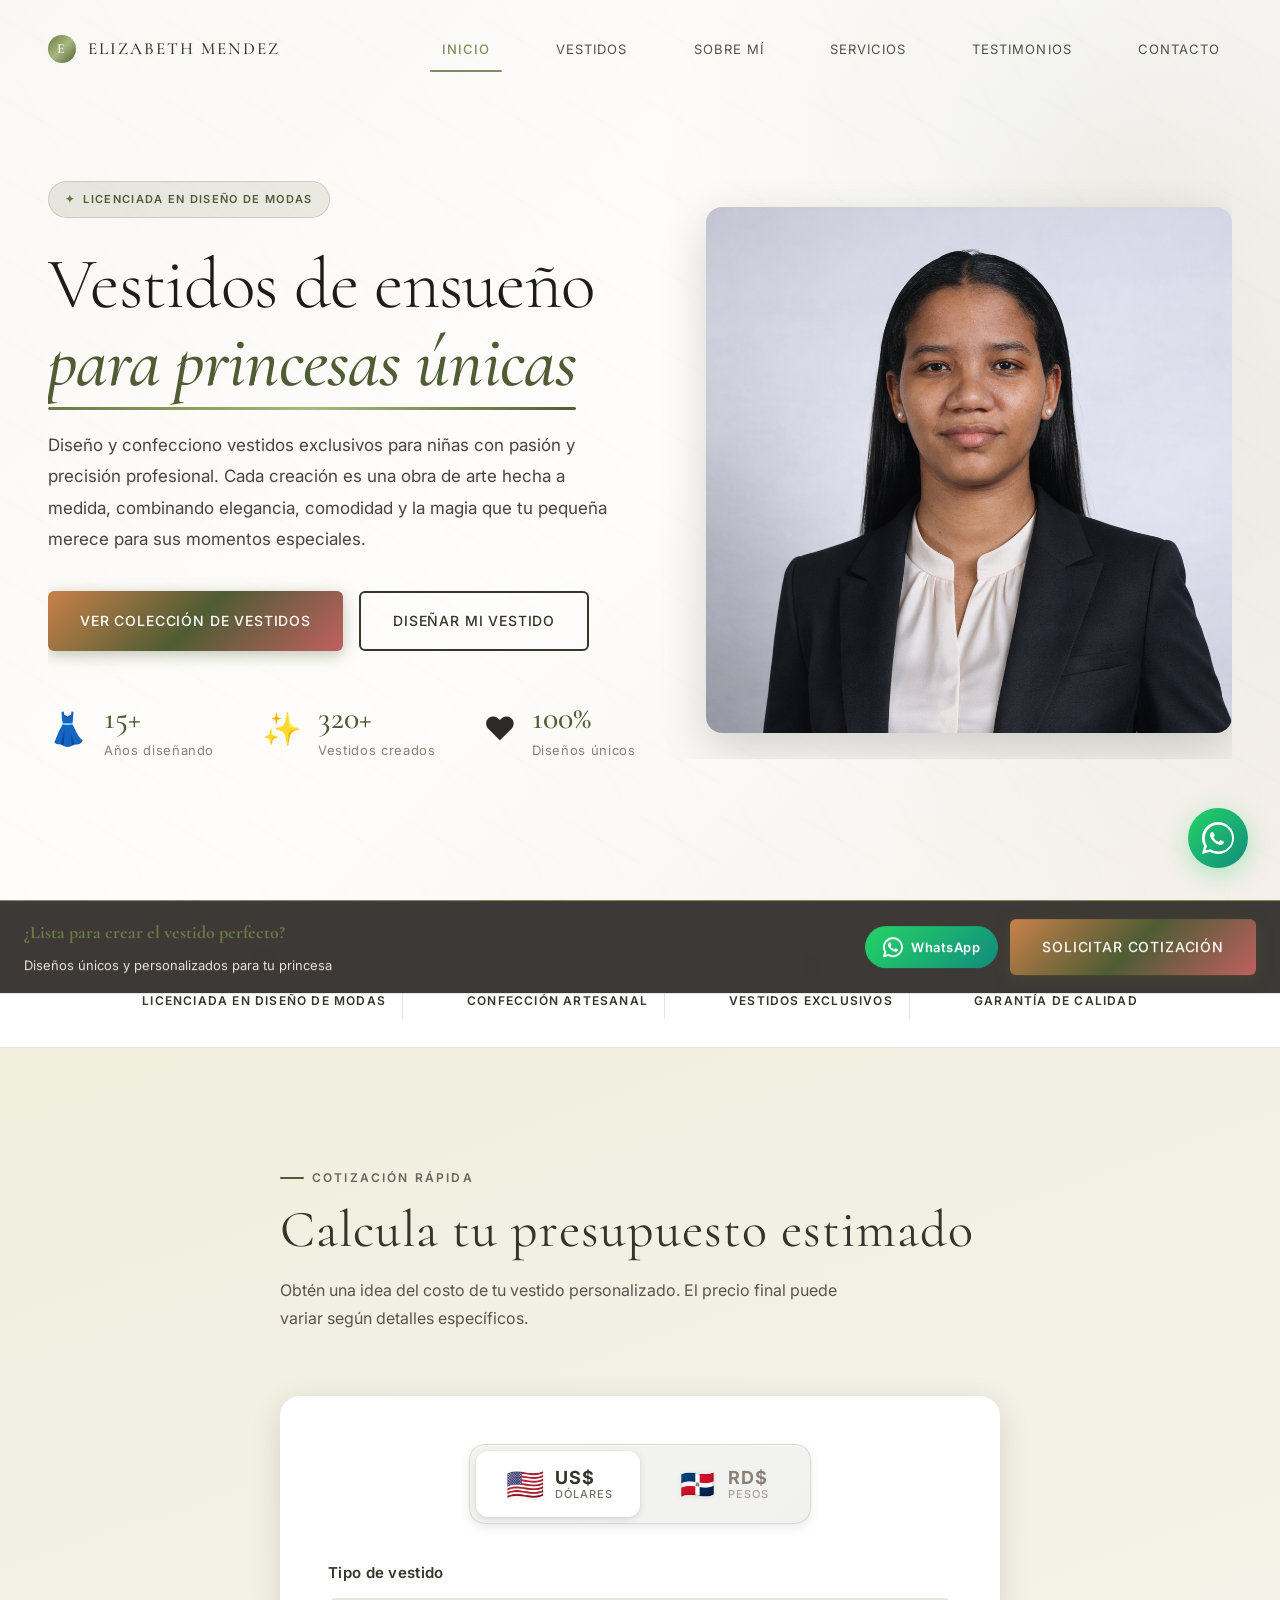
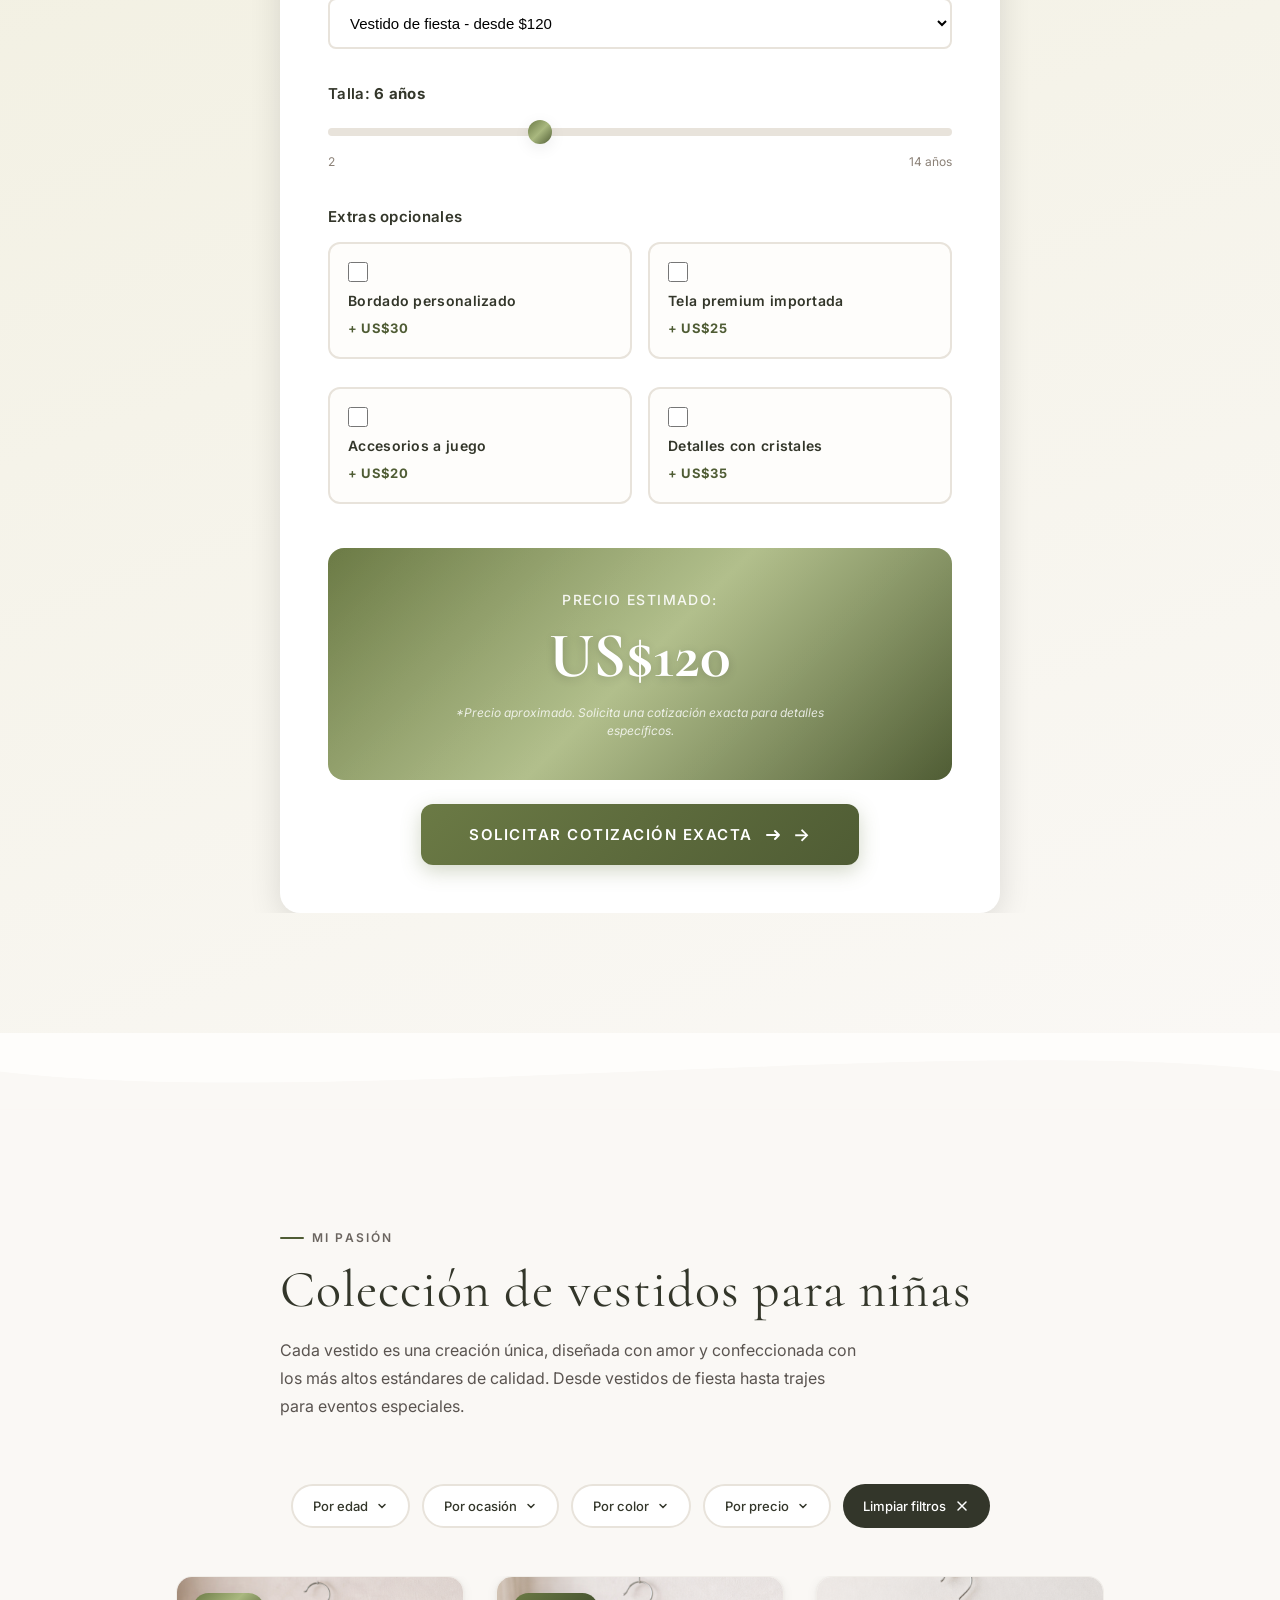
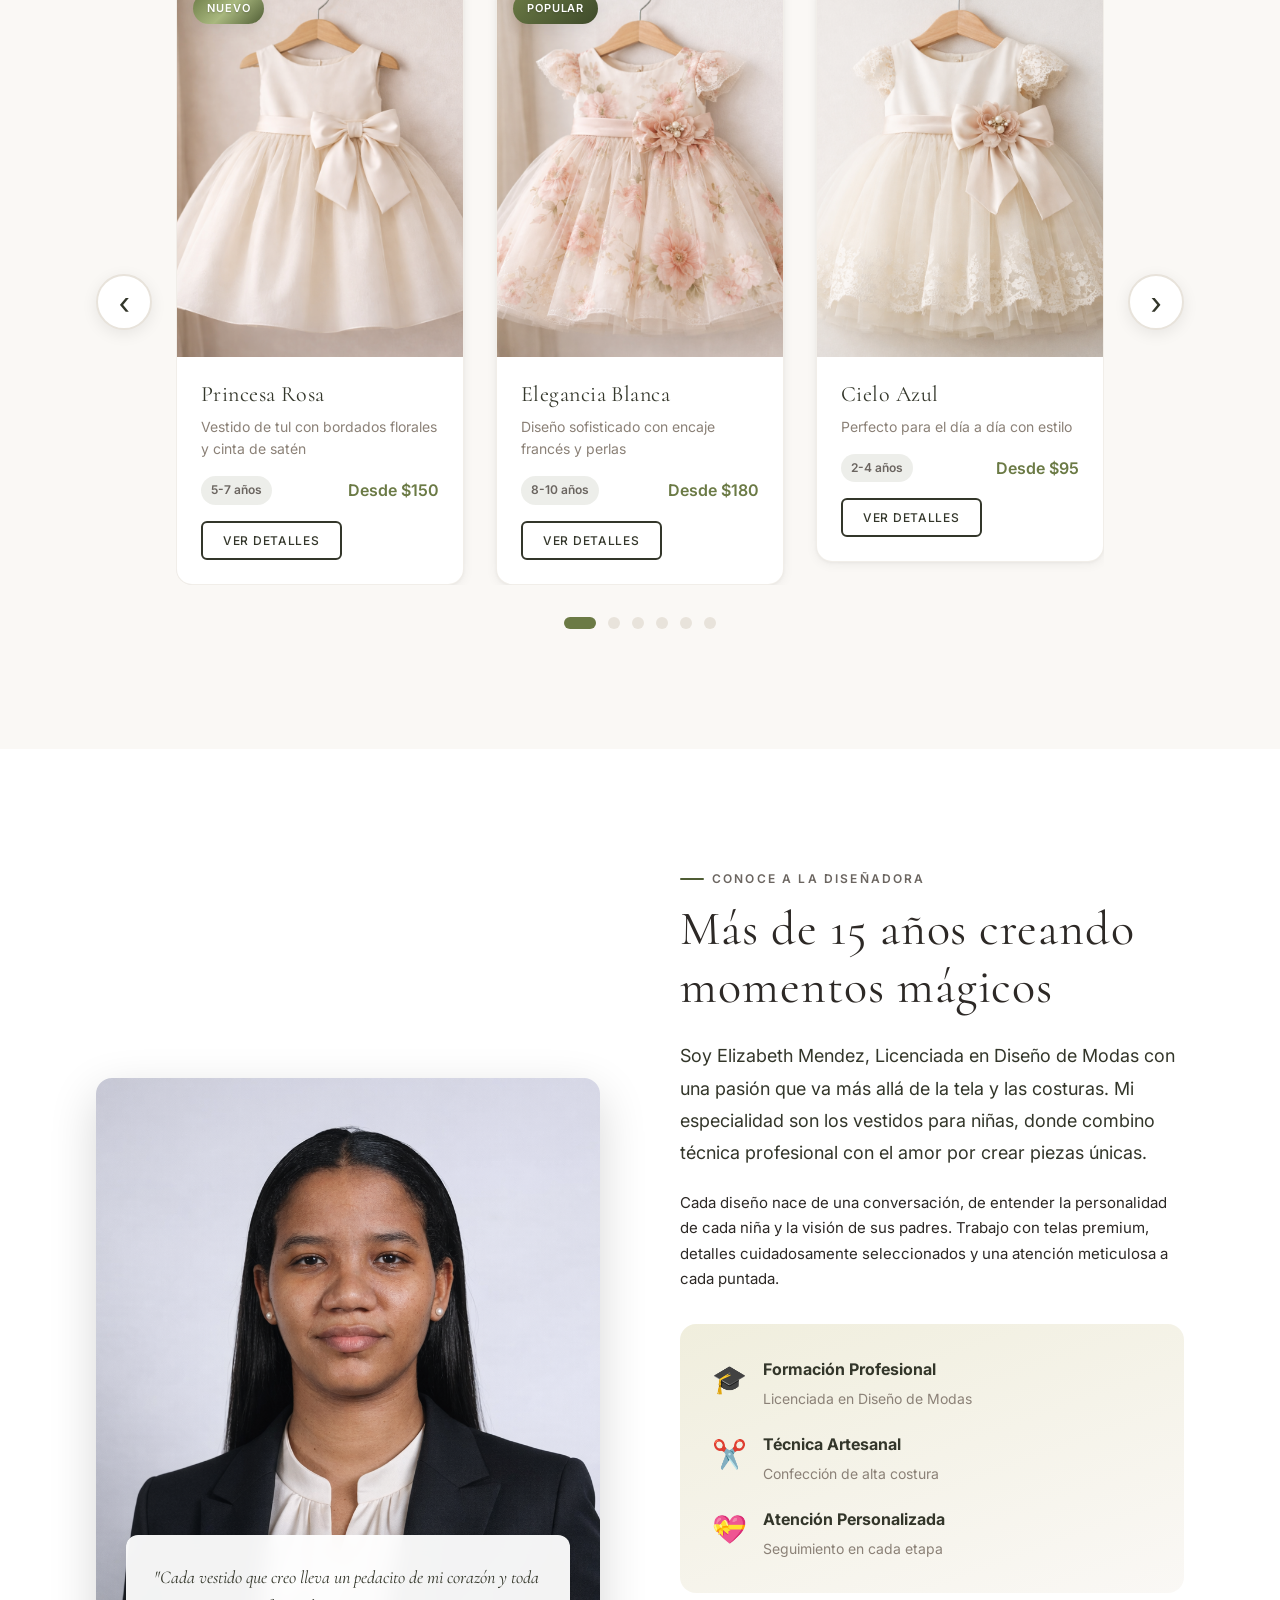
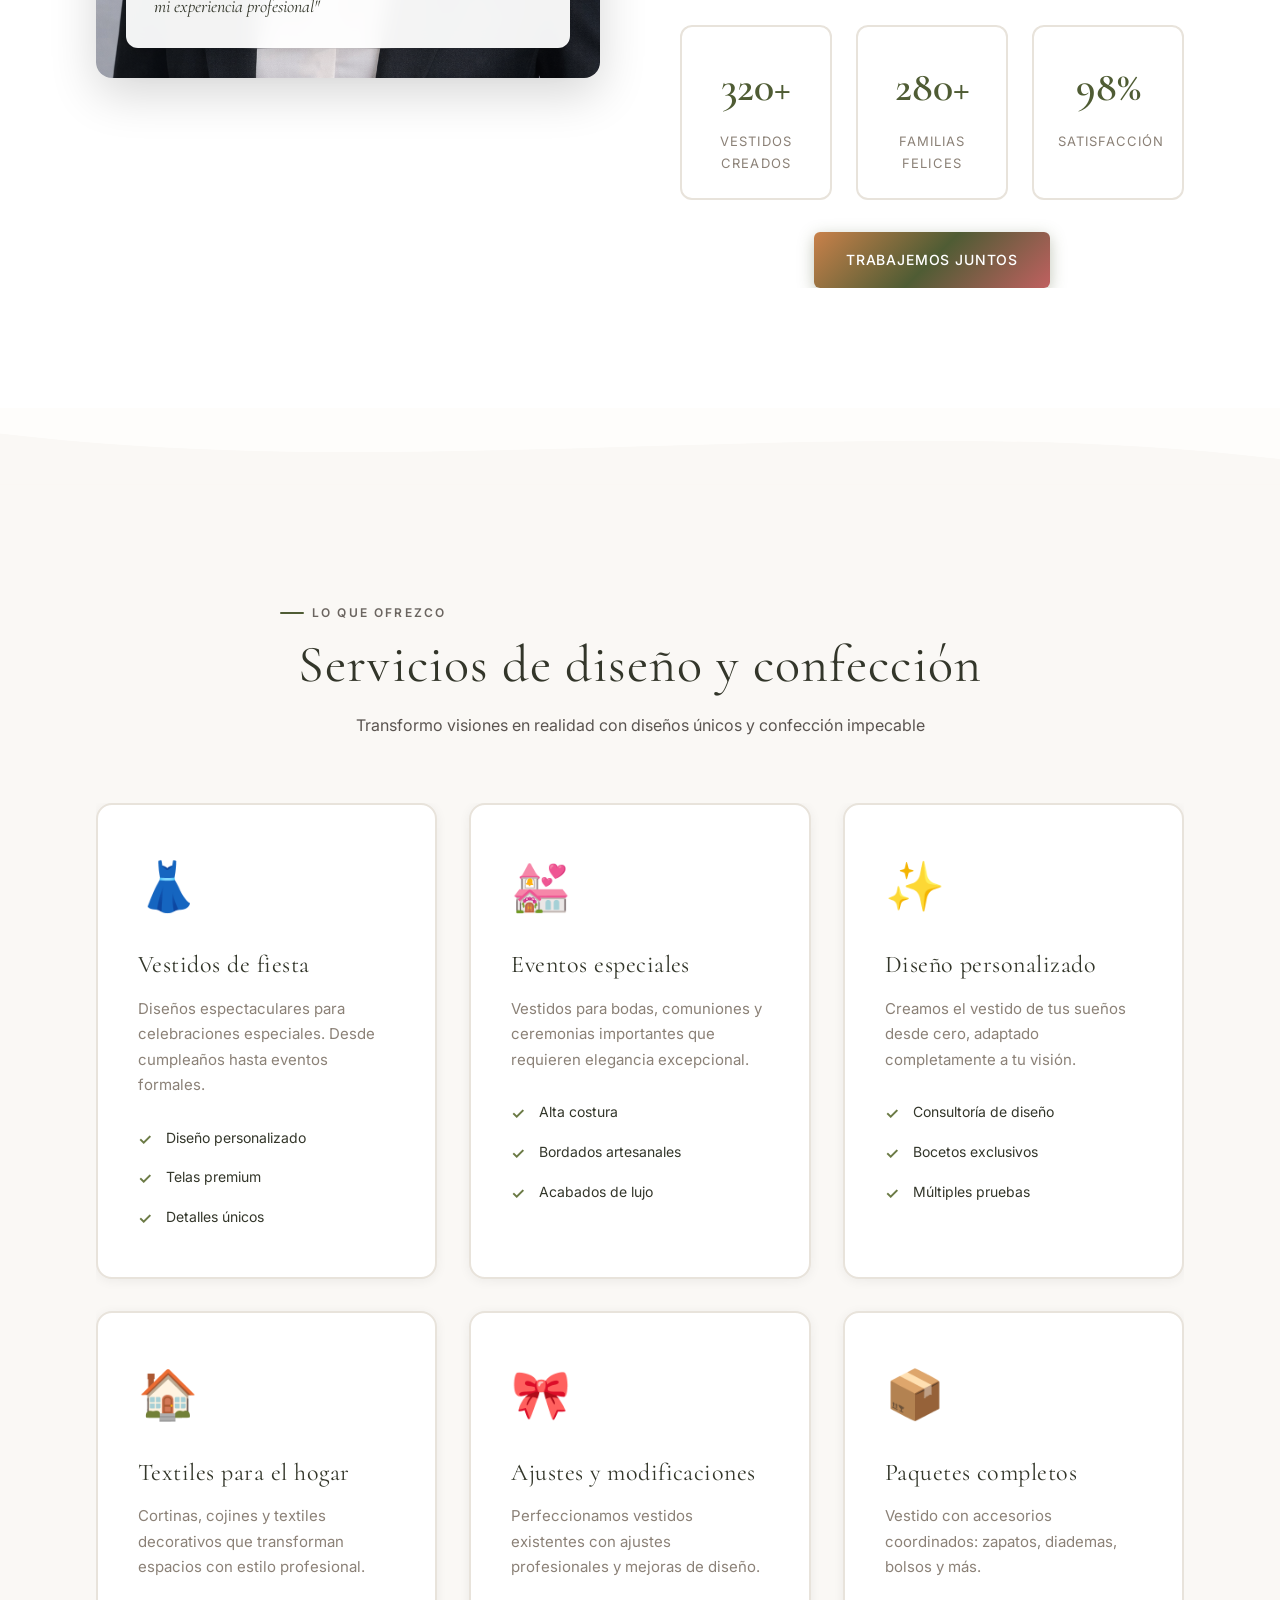
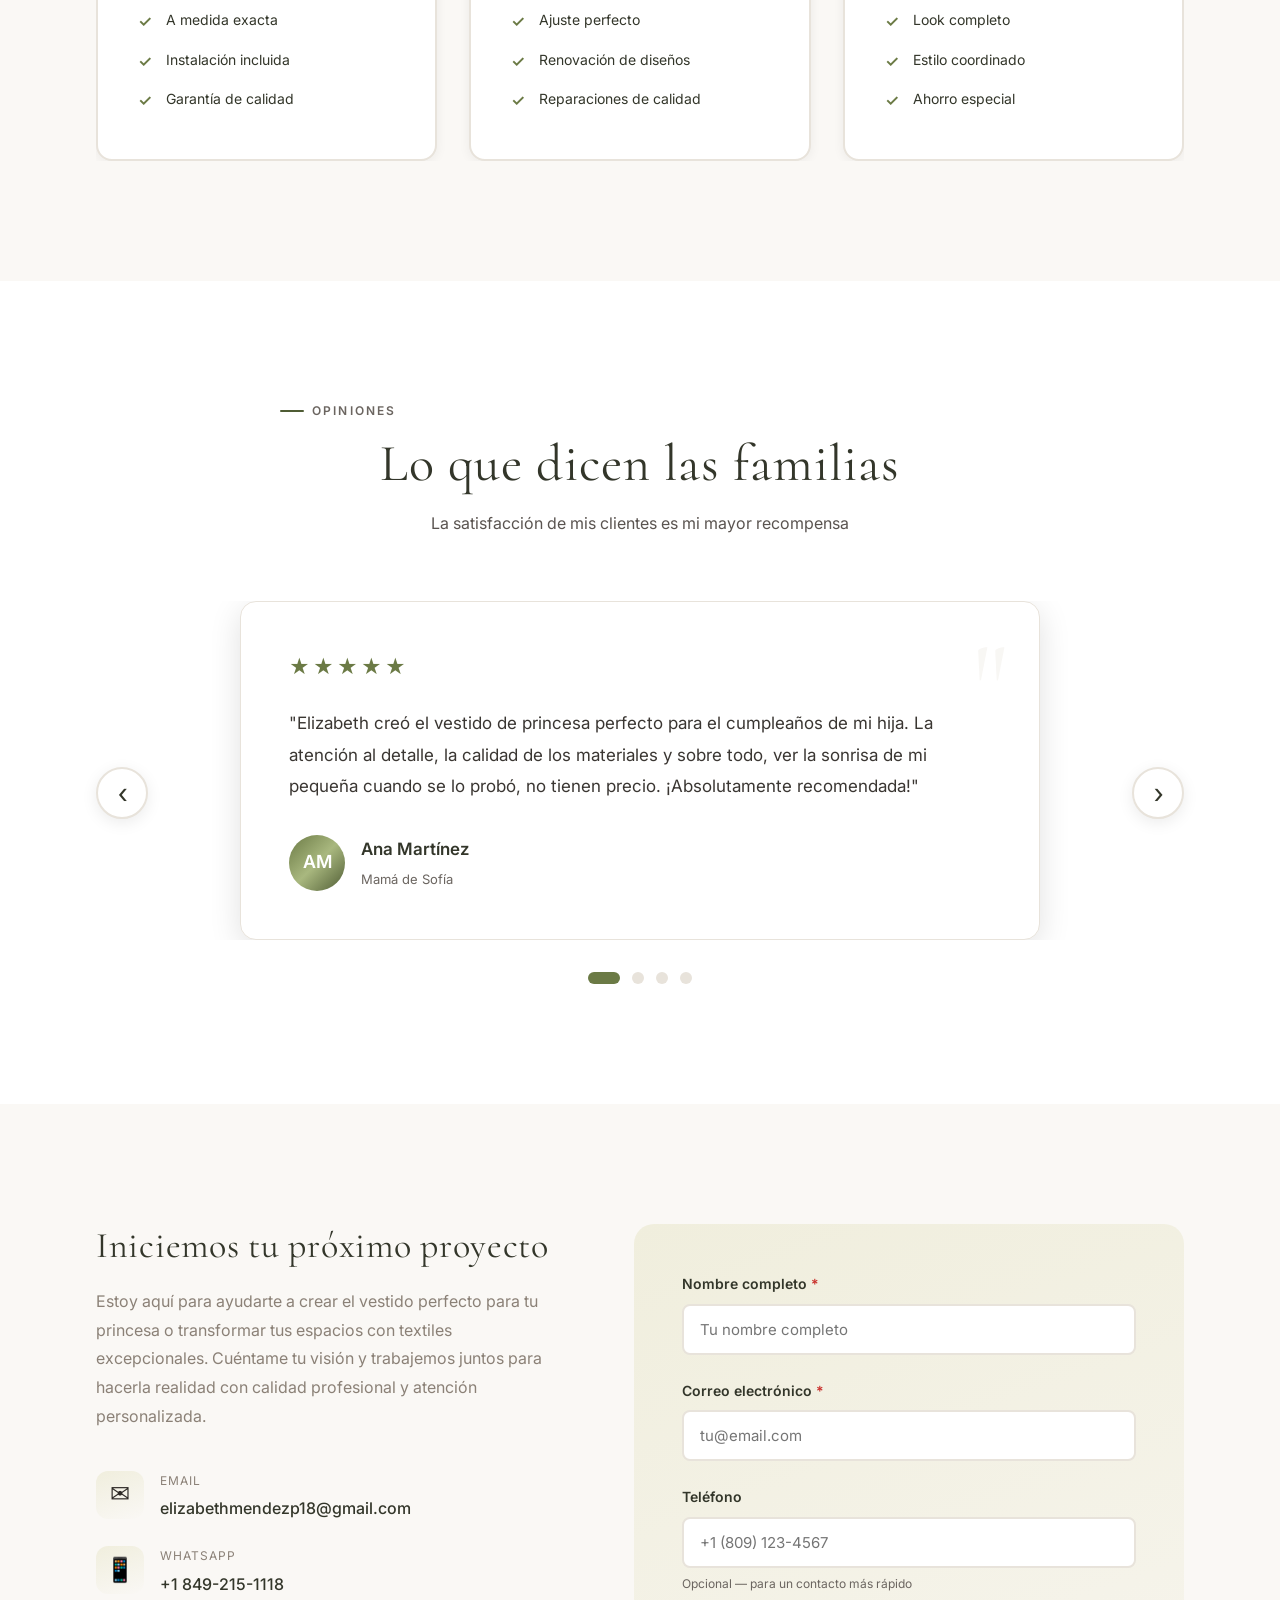
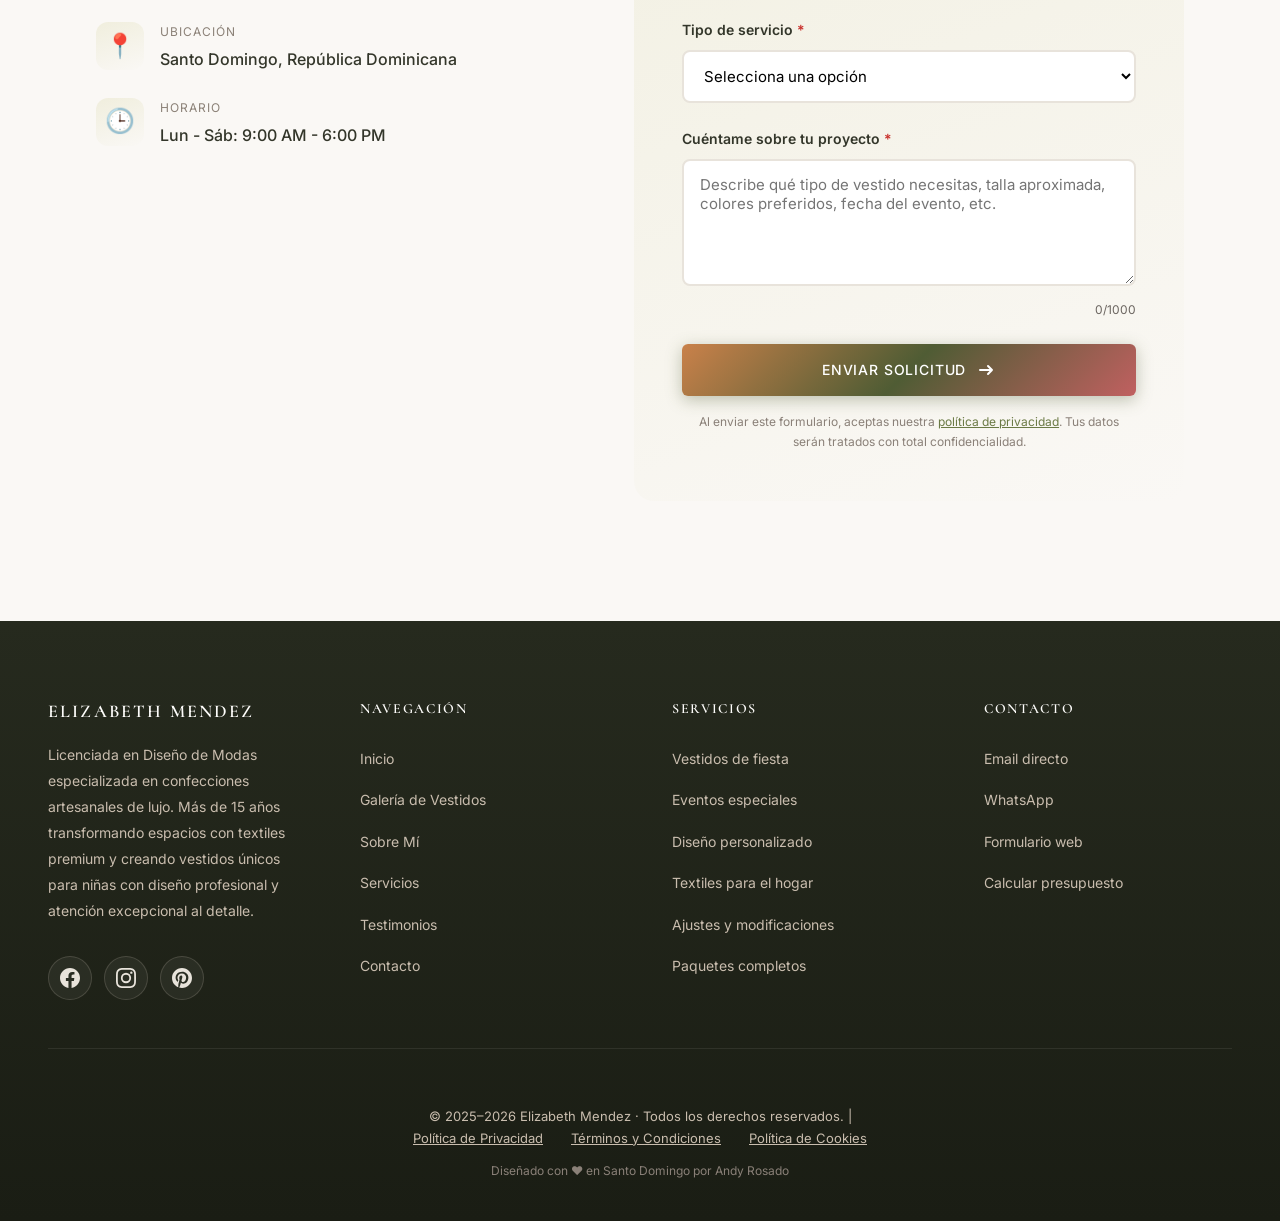
==== commit 33c07f41: "Cambiar paleta a verde oliva y eliminar modo oscuro automático El sitio se veía negro para usuarios " ====
--- a/index.html
+++ b/index.html
@@ -69,7 +69,7 @@
 
     <!-- PWA -->
     <link rel="manifest" href="./manifest.json" />
-    <meta name="theme-color" content="#C9A668" />
+    <meta name="theme-color" content="#6B7A45" />
     <meta name="apple-mobile-web-app-capable" content="yes" />
     <meta name="apple-mobile-web-app-status-bar-style" content="default" />
     <meta name="apple-mobile-web-app-title" content="Elizabeth Mendez" />
--- a/CSS/style1.css
+++ b/CSS/style1.css
@@ -19,17 +19,17 @@
     --beige: #E8E3DB;
     --taupe: #C9BDAE;
     --warm-gray: #8B8177;
-    --charcoal: #3A3632;
-    --gold: #C9A668;
-    --sage: #A7AE9E;
-    --terracotta: #D4907E;
-    
+    --charcoal: #33362A;
+    --gold: #6B7A45;
+    --sage: #8A9B6E;
+    --terracotta: #4F5C34;
+
     /* Nuevos Colores Premium */
-    --rose-gold: #D4A5A5;
-    --champagne: #F7E7CE;
-    --bronze: #CD7F32;
+    --rose-gold: #A9B87F;
+    --champagne: #F0EEDD;
+    --bronze: #3E4A2A;
     --ivory: #FFFFF0;
-    --dusty-rose: #DCAE96;
+    --dusty-rose: #9CAC72;
     
     /* Colores de Estado */
     --success: #5CB85C;
@@ -157,7 +157,7 @@
 input:focus-visible,
 textarea:focus-visible,
 select:focus-visible {
-    box-shadow: 0 0 0 4px rgba(201, 166, 104, 0.3);
+    box-shadow: 0 0 0 4px rgba(107, 122, 69, 0.3);
 }
 
 /* ============================================
@@ -235,7 +235,7 @@
     color: white;
     position: relative;
     overflow: hidden;
-    box-shadow: 0 4px 16px rgba(212, 144, 126, 0.25);
+    box-shadow: 0 4px 16px rgba(79, 92, 52, 0.25);
 }
 
 .btn-primary::before {
@@ -253,7 +253,7 @@
 
 .btn-primary:hover {
     transform: translateY(-2px);
-    box-shadow: 0 8px 24px rgba(212, 144, 126, 0.35);
+    box-shadow: 0 8px 24px rgba(79, 92, 52, 0.35);
 }
 
 .btn-outline {
@@ -350,7 +350,7 @@
     visibility: hidden;
     transition: all var(--transition-base);
     z-index: 998;
-    border: 1px solid rgba(201, 166, 104, 0.2);
+    border: 1px solid rgba(107, 122, 69, 0.2);
     font-size: clamp(16px, 3vw, 20px);
 }
 
@@ -821,8 +821,8 @@
     width: 60%;
     height: 100%;
     background: 
-        radial-gradient(circle at 80% 20%, rgba(212, 144, 126, 0.08), transparent 50%),
-        radial-gradient(circle at 90% 60%, rgba(201, 166, 104, 0.06), transparent 50%);
+        radial-gradient(circle at 80% 20%, rgba(79, 92, 52, 0.08), transparent 50%),
+        radial-gradient(circle at 90% 60%, rgba(107, 122, 69, 0.06), transparent 50%);
     pointer-events: none;
 }
 
@@ -833,7 +833,7 @@
     width: 100%;
     height: 100%;
     background-image: 
-        linear-gradient(30deg, transparent 48%, rgba(201, 166, 104, 0.02) 49%, rgba(201, 166, 104, 0.02) 51%, transparent 52%),
+        linear-gradient(30deg, transparent 48%, rgba(107, 122, 69, 0.02) 49%, rgba(107, 122, 69, 0.02) 51%, transparent 52%),
         linear-gradient(60deg, transparent 48%, rgba(167, 174, 158, 0.02) 49%, rgba(167, 174, 158, 0.02) 51%, transparent 52%);
     background-size: 80px 80px;
     opacity: 0.5;
@@ -870,7 +870,7 @@
     display: inline-flex;
     align-items: center;
     gap: 8px;
-    background: linear-gradient(135deg, rgba(212, 144, 126, 0.12), rgba(201, 166, 104, 0.12));
+    background: linear-gradient(135deg, rgba(79, 92, 52, 0.12), rgba(107, 122, 69, 0.12));
     padding: clamp(6px, 1.5vw, 8px) clamp(12px, 2vw, 16px);
     border-radius: 50px;
     font-size: clamp(10px, 1.8vw, 11px);
@@ -879,7 +879,7 @@
     color: var(--terracotta);
     font-weight: 600;
     margin-bottom: clamp(20px, 4vw, 28px);
-    border: 1px solid rgba(212, 144, 126, 0.2);
+    border: 1px solid rgba(79, 92, 52, 0.2);
 }
 
 .hero-badge::before {
@@ -1078,7 +1078,7 @@
     gap: 0;
     justify-content: center;
     margin-bottom: clamp(28px, 5vw, 36px);
-    background: linear-gradient(135deg, rgba(201, 166, 104, 0.08), rgba(212, 144, 126, 0.08));
+    background: linear-gradient(135deg, rgba(107, 122, 69, 0.08), rgba(79, 92, 52, 0.08));
     padding: 6px;
     border-radius: 16px;
     width: fit-content;
@@ -1088,7 +1088,7 @@
         0 4px 12px rgba(0, 0, 0, 0.08),
         inset 0 1px 0 rgba(255, 255, 255, 0.5);
     position: relative;
-    border: 1px solid rgba(201, 166, 104, 0.2);
+    border: 1px solid rgba(107, 122, 69, 0.2);
 }
 
 /* Indicador de fondo deslizante */
@@ -1274,14 +1274,14 @@
 
 .extra-option:hover {
     border-color: var(--gold);
-    background: rgba(201, 166, 104, 0.05);
+    background: rgba(107, 122, 69, 0.05);
     transform: translateY(-2px);
     box-shadow: var(--shadow-sm);
 }
 
 .extra-option.selected {
     border-color: var(--gold);
-    background: linear-gradient(135deg, rgba(201, 166, 104, 0.08), rgba(212, 144, 126, 0.08));
+    background: linear-gradient(135deg, rgba(107, 122, 69, 0.08), rgba(79, 92, 52, 0.08));
 }
 
 .extra-option input[type="checkbox"] {
@@ -1396,7 +1396,7 @@
     border-radius: 12px;
     cursor: pointer;
     transition: all var(--transition-base);
-    box-shadow: 0 6px 20px rgba(201, 166, 104, 0.3);
+    box-shadow: 0 6px 20px rgba(107, 122, 69, 0.3);
     position: relative;
     overflow: hidden;
 }
@@ -1427,14 +1427,14 @@
 .calculator-form button[type="button"].btn-primary:hover,
 .quote-calculator .btn-primary:hover {
     transform: translateY(-3px);
-    box-shadow: 0 10px 30px rgba(201, 166, 104, 0.4);
+    box-shadow: 0 10px 30px rgba(107, 122, 69, 0.4);
 }
 
 .calculator-form .btn-submit:active,
 .calculator-form button[type="button"].btn-primary:active,
 .quote-calculator .btn-primary:active {
     transform: translateY(-1px);
-    box-shadow: 0 5px 15px rgba(201, 166, 104, 0.3);
+    box-shadow: 0 5px 15px rgba(107, 122, 69, 0.3);
 }
 
 /* Añadir icono de flecha al botón si tiene texto específico */
@@ -1485,7 +1485,7 @@
 
 .filter-chip:hover {
     border-color: var(--gold);
-    background: rgba(201, 166, 104, 0.05);
+    background: rgba(107, 122, 69, 0.05);
 }
 
 .filter-chip svg {
@@ -1611,8 +1611,8 @@
 .vestido-card:hover {
     transform: translateY(-12px) rotateZ(0.5deg);
     box-shadow: 
-        0 20px 50px rgba(212, 144, 126, 0.25),
-        0 10px 25px rgba(201, 166, 104, 0.15);
+        0 20px 50px rgba(79, 92, 52, 0.25),
+        0 10px 25px rgba(107, 122, 69, 0.15);
 }
 
 .vestido-image {
@@ -1753,7 +1753,7 @@
     font-size: clamp(11px, 2vw, 12px);
     color: var(--terracotta);
     font-weight: 600;
-    background: rgba(212, 144, 126, 0.1);
+    background: rgba(79, 92, 52, 0.1);
     padding: 4px 10px;
     border-radius: 50px;
     white-space: nowrap;
@@ -2099,7 +2099,7 @@
     background: linear-gradient(
         90deg,
         transparent,
-        rgba(201, 166, 104, 0.1),
+        rgba(107, 122, 69, 0.1),
         transparent
     );
     transition: left 0.6s ease;
@@ -2132,16 +2132,16 @@
     border-color: var(--gold);
     transform: translateY(-12px) scale(1.02);
     box-shadow: 
-        0 20px 40px rgba(201, 166, 104, 0.25),
+        0 20px 40px rgba(107, 122, 69, 0.25),
         0 10px 20px rgba(0, 0, 0, 0.12);
 }
 
 /* Efecto de resplandor en el borde */
 .service-card:hover {
     box-shadow: 
-        0 20px 40px rgba(201, 166, 104, 0.25),
+        0 20px 40px rgba(107, 122, 69, 0.25),
         0 10px 20px rgba(0, 0, 0, 0.12),
-        inset 0 0 20px rgba(201, 166, 104, 0.08);
+        inset 0 0 20px rgba(107, 122, 69, 0.08);
 }
 
 .service-icon {
@@ -2264,15 +2264,15 @@
 @keyframes service-pulse {
     0%, 100% {
         box-shadow: 
-            0 20px 40px rgba(201, 166, 104, 0.25),
+            0 20px 40px rgba(107, 122, 69, 0.25),
             0 10px 20px rgba(0, 0, 0, 0.12),
-            inset 0 0 20px rgba(201, 166, 104, 0.08);
+            inset 0 0 20px rgba(107, 122, 69, 0.08);
     }
     50% {
         box-shadow: 
-            0 25px 50px rgba(201, 166, 104, 0.35),
+            0 25px 50px rgba(107, 122, 69, 0.35),
             0 15px 30px rgba(0, 0, 0, 0.15),
-            inset 0 0 25px rgba(201, 166, 104, 0.12);
+            inset 0 0 25px rgba(107, 122, 69, 0.12);
     }
 }
 
@@ -2545,7 +2545,7 @@
 .contact-form select:focus,
 .contact-form textarea:focus {
     border-color: var(--gold);
-    box-shadow: 0 0 0 4px rgba(201, 166, 104, 0.1);
+    box-shadow: 0 0 0 4px rgba(107, 122, 69, 0.1);
 }
 
 .contact-form textarea {
@@ -2912,7 +2912,7 @@
     /* Efectos simplificados para móvil */
     .service-card:active {
         transform: scale(0.98);
-        box-shadow: 0 4px 16px rgba(201, 166, 104, 0.2);
+        box-shadow: 0 4px 16px rgba(107, 122, 69, 0.2);
     }
 
     .service-card::before {
@@ -3387,7 +3387,7 @@
 
 /* Caja de introducción destacada */
 .legal-intro-box {
-    background: linear-gradient(135deg, rgba(201, 166, 104, 0.08), rgba(212, 144, 126, 0.08));
+    background: linear-gradient(135deg, rgba(107, 122, 69, 0.08), rgba(79, 92, 52, 0.08));
     padding: clamp(24px, 4vw, 36px);
     border-radius: 16px;
     border-left: 4px solid var(--gold);
@@ -3478,7 +3478,7 @@
 
 .contact-box:hover {
     border-color: var(--gold);
-    box-shadow: 0 6px 24px rgba(201, 166, 104, 0.15);
+    box-shadow: 0 6px 24px rgba(107, 122, 69, 0.15);
 }
 
 .contact-box h3 {
@@ -3511,7 +3511,7 @@
 .contact-box a {
     color: var(--terracotta);
     text-decoration: underline;
-    text-decoration-color: rgba(212, 144, 126, 0.3);
+    text-decoration-color: rgba(79, 92, 52, 0.3);
     text-underline-offset: 3px;
     transition: all var(--transition-fast);
 }
@@ -3624,7 +3624,7 @@
 
 /* Destacados dentro del contenido */
 .legal-highlight {
-    background: linear-gradient(135deg, rgba(201, 166, 104, 0.12), rgba(212, 144, 126, 0.12));
+    background: linear-gradient(135deg, rgba(107, 122, 69, 0.12), rgba(79, 92, 52, 0.12));
     padding: clamp(20px, 4vw, 28px);
     border-radius: 12px;
     border-left: 4px solid var(--terracotta);
@@ -3825,13 +3825,13 @@
     color: white;
     border: none;
     letter-spacing: 0.06em;
-    box-shadow: 0 4px 16px rgba(212, 144, 126, 0.35);
+    box-shadow: 0 4px 16px rgba(79, 92, 52, 0.35);
     transition: all 0.3s cubic-bezier(0.4, 0, 0.2, 1);
 }
 
 .btn-primary:hover {
     transform: translateY(-3px);
-    box-shadow: 0 8px 24px rgba(212, 144, 126, 0.45);
+    box-shadow: 0 8px 24px rgba(79, 92, 52, 0.45);
     filter: brightness(1.06);
 }
 
@@ -3918,7 +3918,7 @@
 }
 
 .vestido-card:hover {
-    border-color: rgba(201, 166, 104, 0.3);
+    border-color: rgba(107, 122, 69, 0.3);
 }
 
 /* ============================================
@@ -3937,7 +3937,7 @@
    MEJORAS EN FOOTER
    ============================================ */
 footer {
-    background: linear-gradient(180deg, #2a2622 0%, #1e1b18 100%);
+    background: linear-gradient(180deg, #262a1e 0%, #1a1d14 100%);
 }
 
 .footer-bottom {
@@ -3973,7 +3973,7 @@
    ::selection — texto seleccionado con marca
    ============================================ */
 ::selection {
-    background: rgba(201, 166, 104, 0.25);
+    background: rgba(107, 122, 69, 0.25);
     color: var(--charcoal);
 }
 
@@ -4207,48 +4207,6 @@
 }
 
 /* ============================================
-   DARK MODE - Soporte completo
-   ============================================ */
-@media (prefers-color-scheme: dark) {
-    :root {
-        --warm-white: #1a1815;
-        --cream: #22201d;
-        --beige: #3a3530;
-        --charcoal: #f0ece6;
-        --warm-gray: #b8b0a5;
-    }
-
-    body {
-        color: #e8e2da;
-    }
-
-    .contact-form input,
-    .contact-form select,
-    .contact-form textarea,
-    .calculator-form select,
-    .calculator-form input[type="range"] {
-        background: #2a2723;
-        color: #e8e2da;
-        border-color: #3a3530;
-    }
-
-    .vestido-card,
-    .service-card,
-    .testimonial {
-        background: #22201d;
-    }
-
-    .modal-content {
-        background: #22201d;
-        color: #e8e2da;
-    }
-
-    .nav {
-        background: rgba(26, 24, 21, 0.97);
-    }
-}
-
-/* ============================================
    CONTRASTE MEJORADO - WCAG AA
    ============================================ */
 
@@ -4299,7 +4257,7 @@
     top: 0;
     outline: 3px solid var(--gold);
     outline-offset: 0;
-    box-shadow: 0 4px 16px rgba(201, 166, 104, 0.4);
+    box-shadow: 0 4px 16px rgba(107, 122, 69, 0.4);
 }
 
 /* ============================================
@@ -4551,7 +4509,7 @@
 .contact-form .form-group select:focus,
 .contact-form .form-group textarea:focus {
     border-color: var(--gold);
-    box-shadow: 0 0 0 3px rgba(201, 166, 104, 0.15);
+    box-shadow: 0 0 0 3px rgba(107, 122, 69, 0.15);
 }
 
 /* Label suave: cambia color al enfocar */
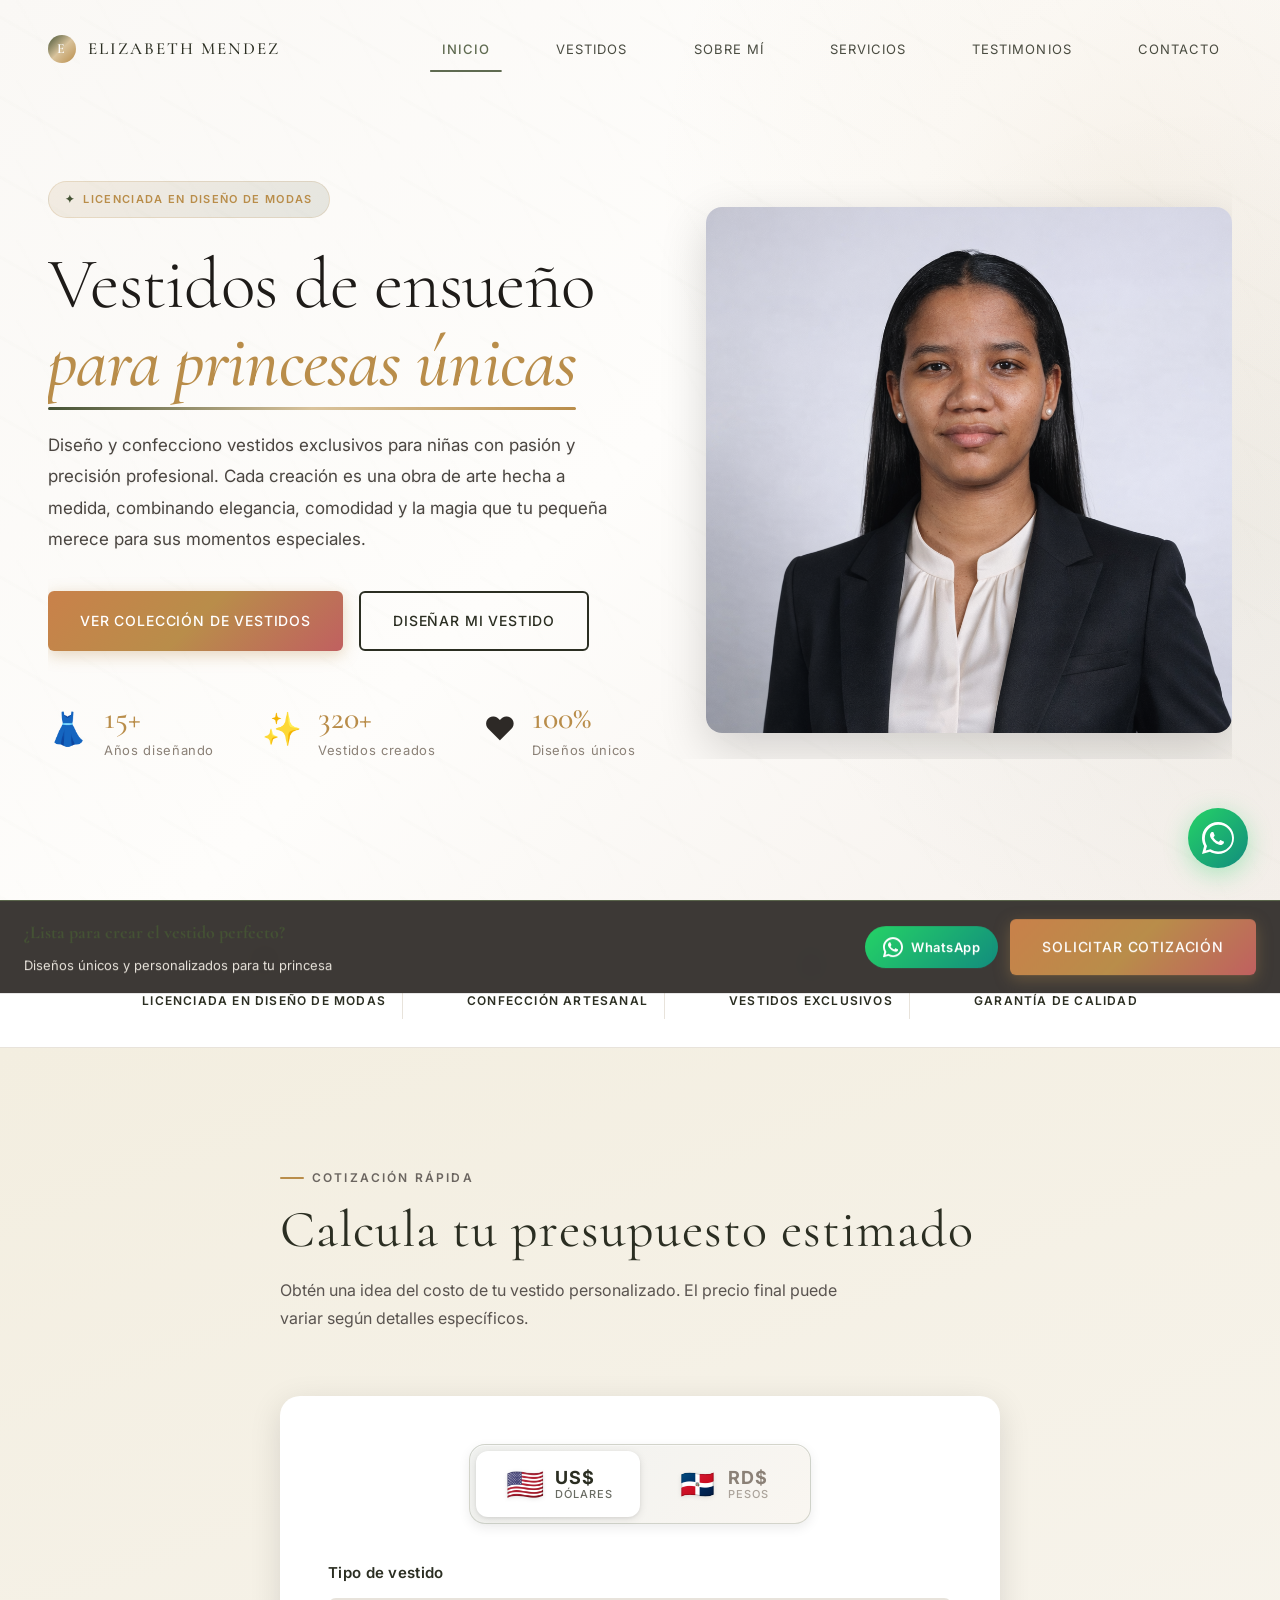
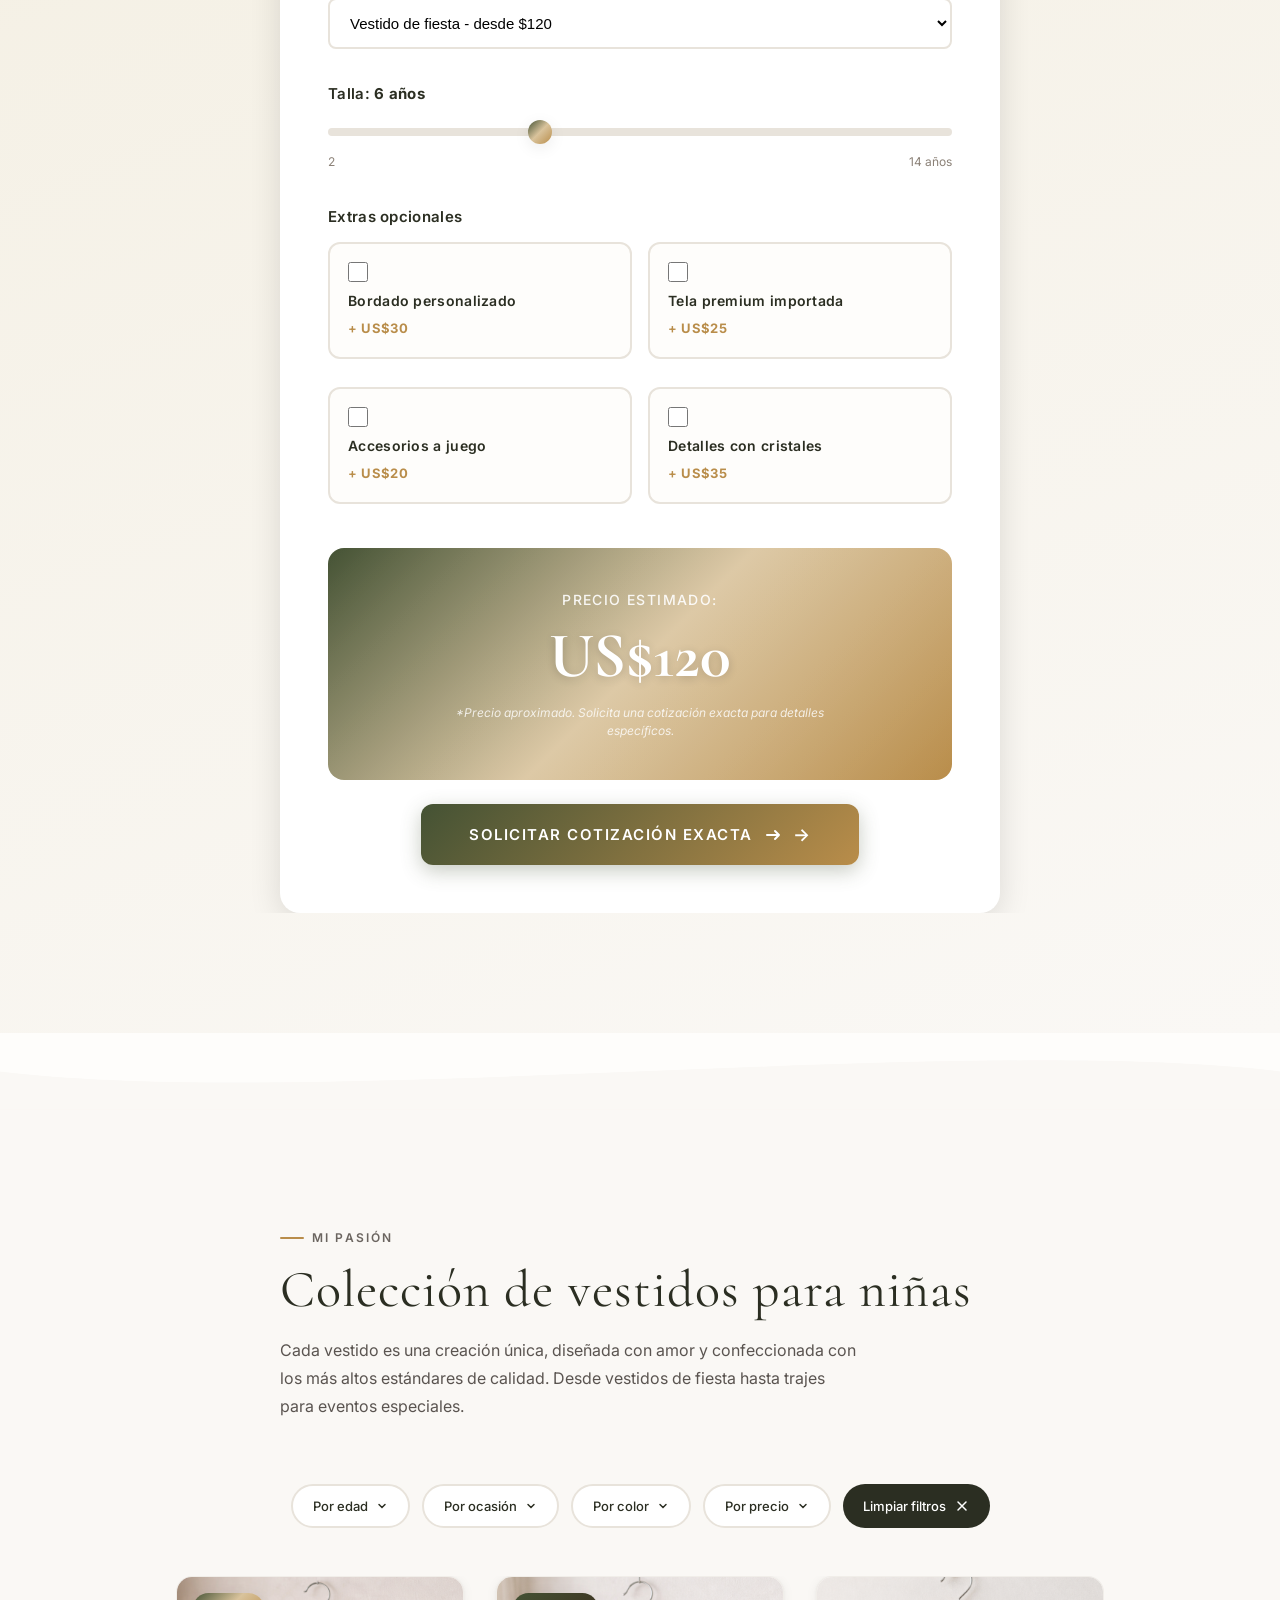
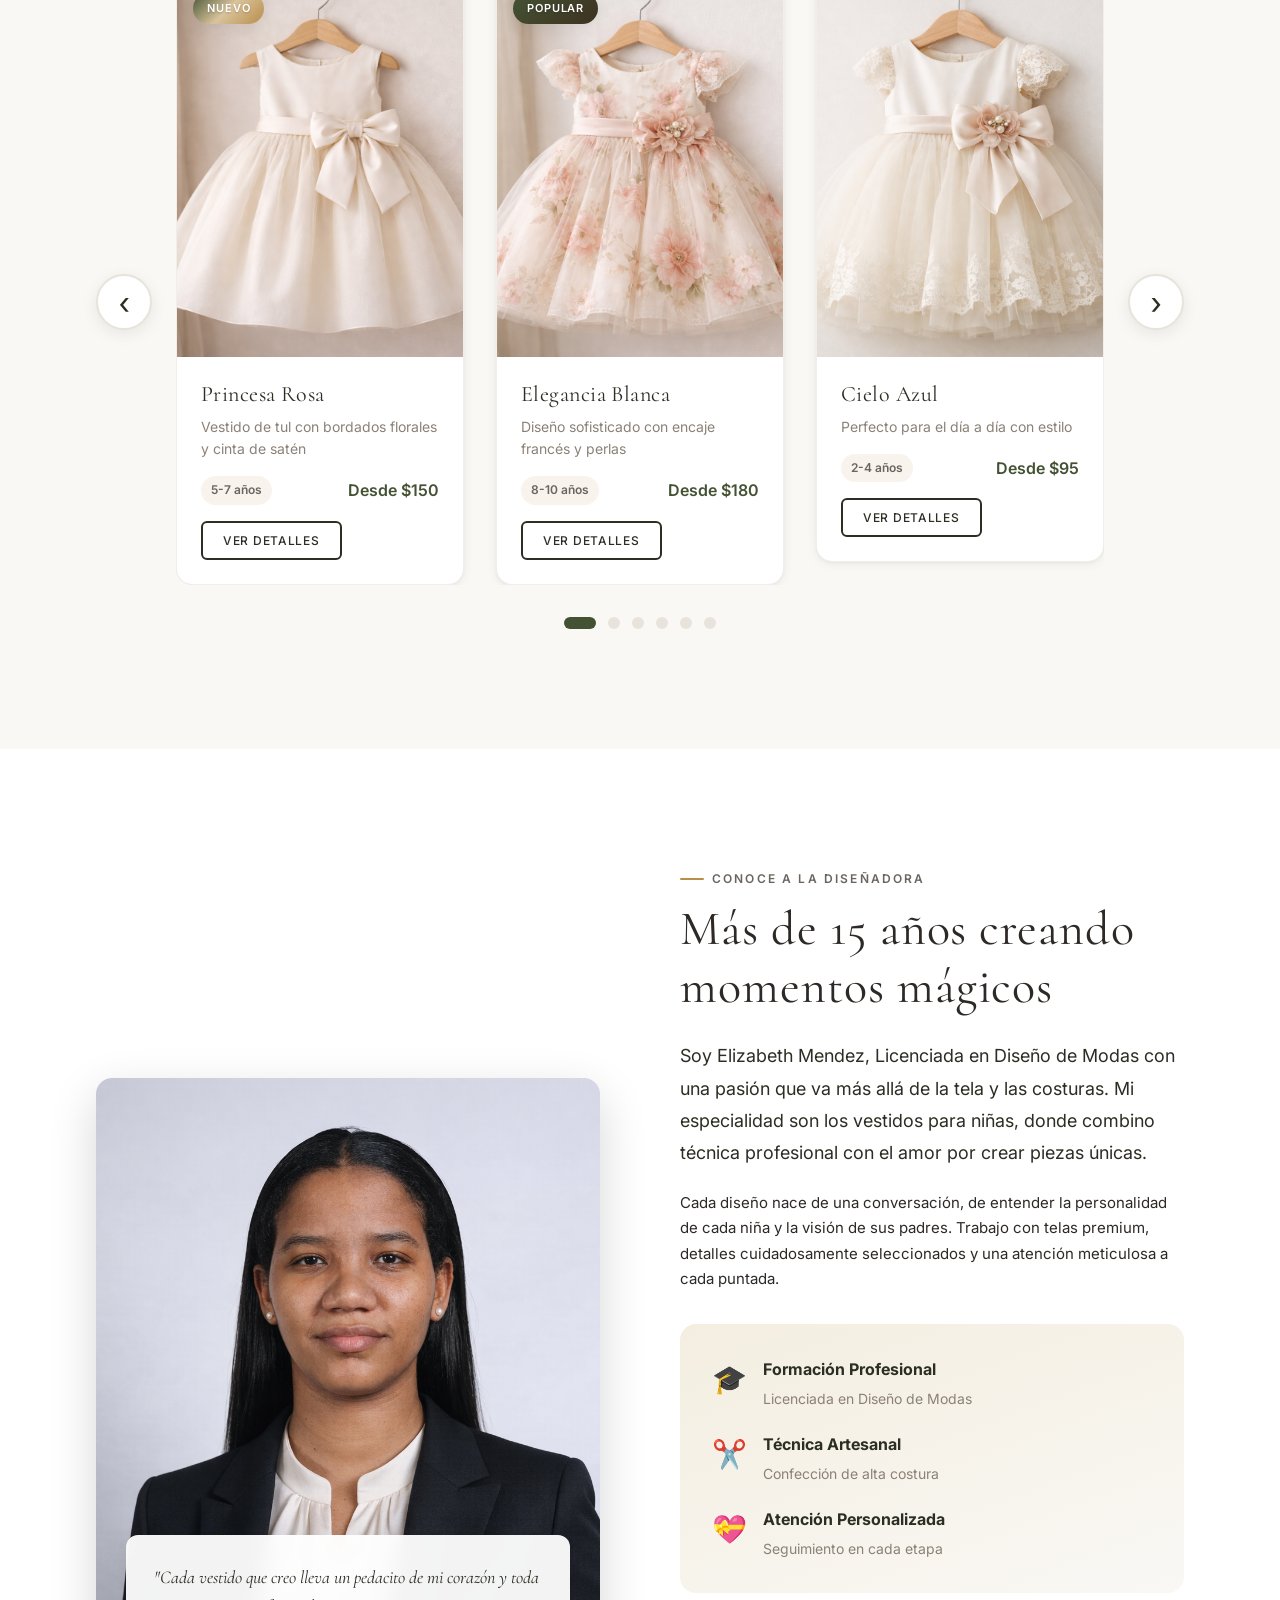
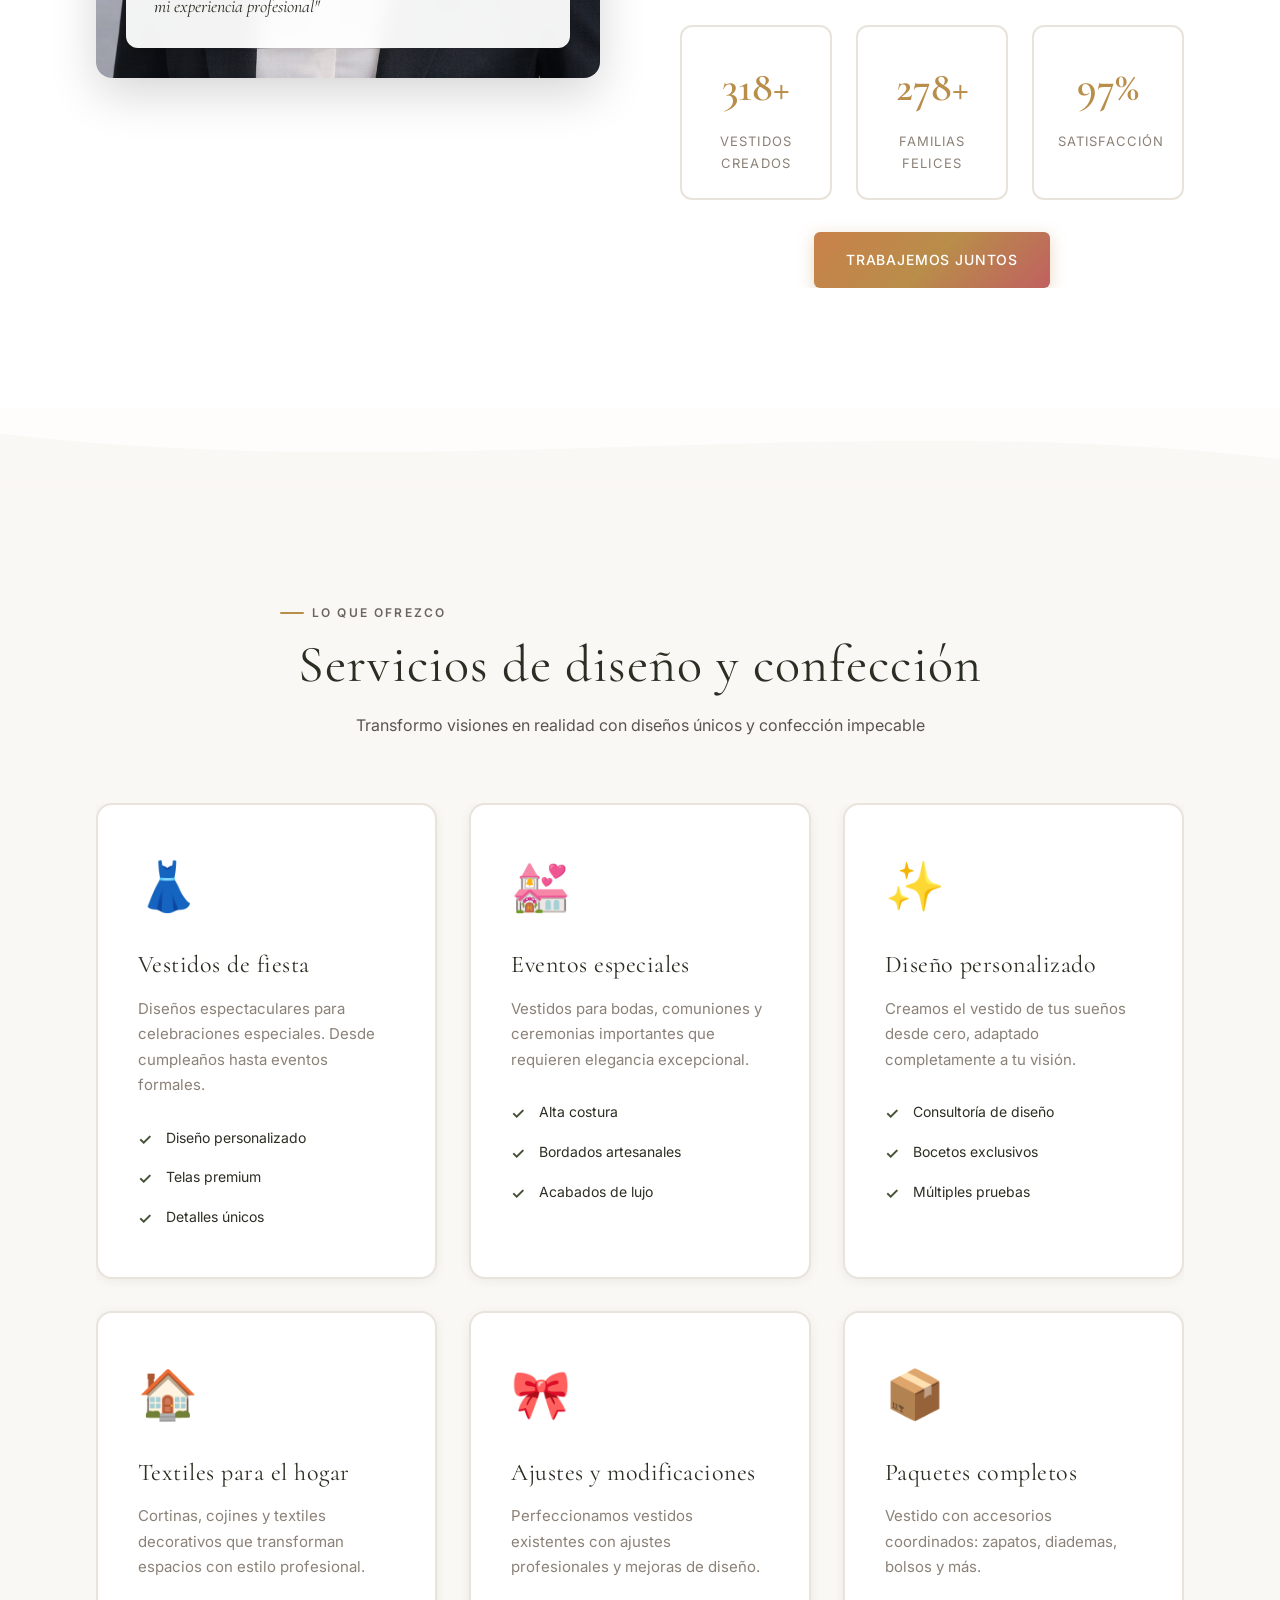
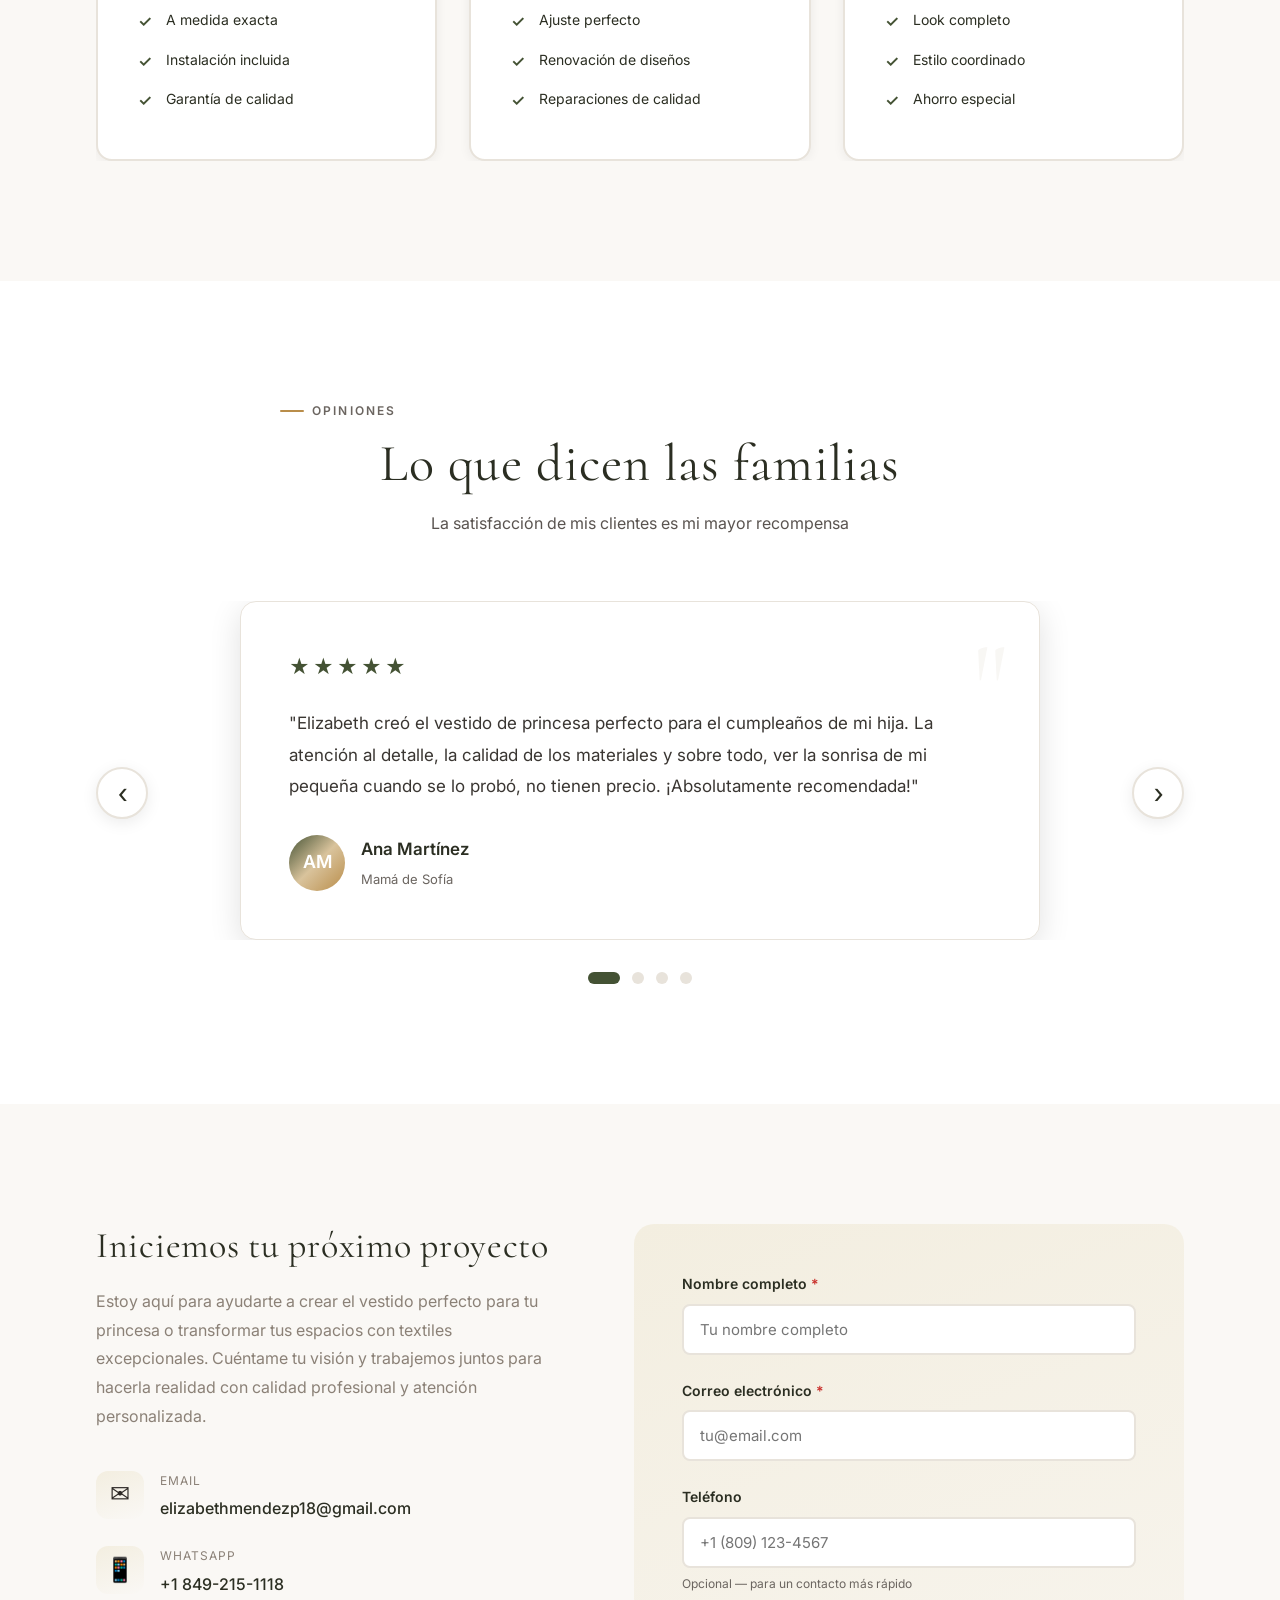
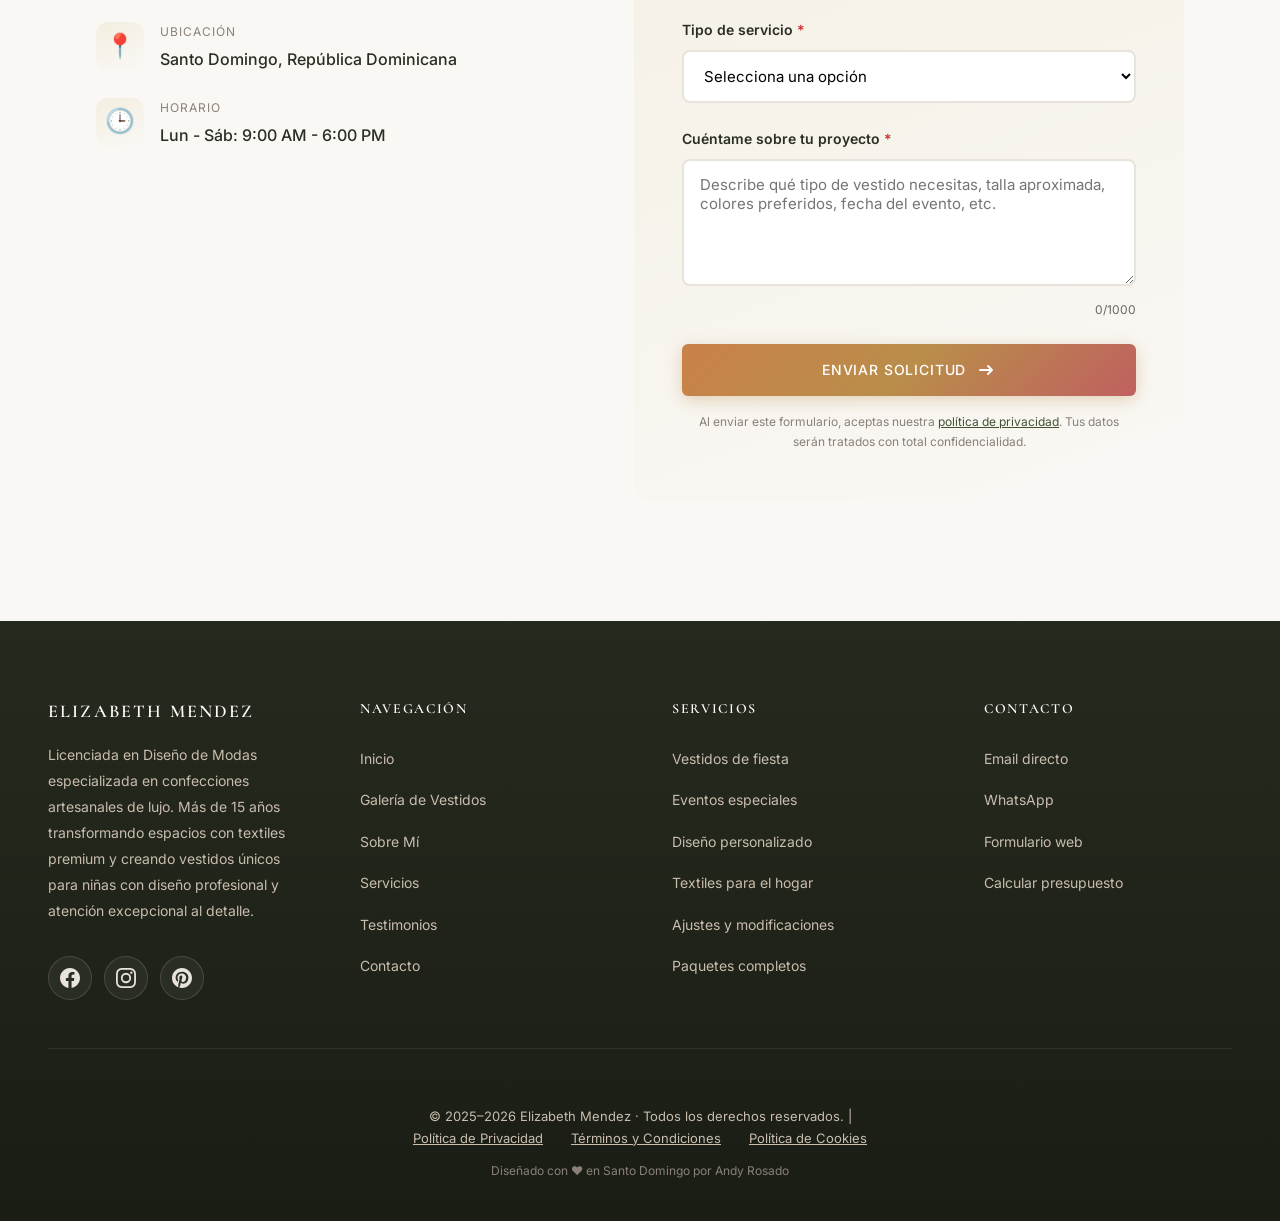
==== commit 89b17f86: "Ajustar paleta a oliva profundo con acento cálido mínimo Sustituye el esquema monocromático verde po" ====
--- a/index.html
+++ b/index.html
@@ -69,7 +69,7 @@
 
     <!-- PWA -->
     <link rel="manifest" href="./manifest.json" />
-    <meta name="theme-color" content="#6B7A45" />
+    <meta name="theme-color" content="#445234" />
     <meta name="apple-mobile-web-app-capable" content="yes" />
     <meta name="apple-mobile-web-app-status-bar-style" content="default" />
     <meta name="apple-mobile-web-app-title" content="Elizabeth Mendez" />
--- a/CSS/style1.css
+++ b/CSS/style1.css
@@ -19,17 +19,17 @@
     --beige: #E8E3DB;
     --taupe: #C9BDAE;
     --warm-gray: #8B8177;
-    --charcoal: #33362A;
-    --gold: #6B7A45;
-    --sage: #8A9B6E;
-    --terracotta: #4F5C34;
+    --charcoal: #2B2E22;
+    --gold: #445234;
+    --sage: #6E7C52;
+    --terracotta: #B98D4A;
 
     /* Nuevos Colores Premium */
-    --rose-gold: #A9B87F;
-    --champagne: #F0EEDD;
-    --bronze: #3E4A2A;
+    --rose-gold: #D9C39C;
+    --champagne: #F3EEE0;
+    --bronze: #3D3220;
     --ivory: #FFFFF0;
-    --dusty-rose: #9CAC72;
+    --dusty-rose: #C7A873;
     
     /* Colores de Estado */
     --success: #5CB85C;
@@ -157,7 +157,7 @@
 input:focus-visible,
 textarea:focus-visible,
 select:focus-visible {
-    box-shadow: 0 0 0 4px rgba(107, 122, 69, 0.3);
+    box-shadow: 0 0 0 4px rgba(68, 82, 52, 0.3);
 }
 
 /* ============================================
@@ -235,7 +235,7 @@
     color: white;
     position: relative;
     overflow: hidden;
-    box-shadow: 0 4px 16px rgba(79, 92, 52, 0.25);
+    box-shadow: 0 4px 16px rgba(185, 141, 74, 0.25);
 }
 
 .btn-primary::before {
@@ -253,7 +253,7 @@
 
 .btn-primary:hover {
     transform: translateY(-2px);
-    box-shadow: 0 8px 24px rgba(79, 92, 52, 0.35);
+    box-shadow: 0 8px 24px rgba(185, 141, 74, 0.35);
 }
 
 .btn-outline {
@@ -350,7 +350,7 @@
     visibility: hidden;
     transition: all var(--transition-base);
     z-index: 998;
-    border: 1px solid rgba(107, 122, 69, 0.2);
+    border: 1px solid rgba(68, 82, 52, 0.2);
     font-size: clamp(16px, 3vw, 20px);
 }
 
@@ -821,8 +821,8 @@
     width: 60%;
     height: 100%;
     background: 
-        radial-gradient(circle at 80% 20%, rgba(79, 92, 52, 0.08), transparent 50%),
-        radial-gradient(circle at 90% 60%, rgba(107, 122, 69, 0.06), transparent 50%);
+        radial-gradient(circle at 80% 20%, rgba(185, 141, 74, 0.08), transparent 50%),
+        radial-gradient(circle at 90% 60%, rgba(68, 82, 52, 0.06), transparent 50%);
     pointer-events: none;
 }
 
@@ -833,7 +833,7 @@
     width: 100%;
     height: 100%;
     background-image: 
-        linear-gradient(30deg, transparent 48%, rgba(107, 122, 69, 0.02) 49%, rgba(107, 122, 69, 0.02) 51%, transparent 52%),
+        linear-gradient(30deg, transparent 48%, rgba(68, 82, 52, 0.02) 49%, rgba(68, 82, 52, 0.02) 51%, transparent 52%),
         linear-gradient(60deg, transparent 48%, rgba(167, 174, 158, 0.02) 49%, rgba(167, 174, 158, 0.02) 51%, transparent 52%);
     background-size: 80px 80px;
     opacity: 0.5;
@@ -870,7 +870,7 @@
     display: inline-flex;
     align-items: center;
     gap: 8px;
-    background: linear-gradient(135deg, rgba(79, 92, 52, 0.12), rgba(107, 122, 69, 0.12));
+    background: linear-gradient(135deg, rgba(185, 141, 74, 0.12), rgba(68, 82, 52, 0.12));
     padding: clamp(6px, 1.5vw, 8px) clamp(12px, 2vw, 16px);
     border-radius: 50px;
     font-size: clamp(10px, 1.8vw, 11px);
@@ -879,7 +879,7 @@
     color: var(--terracotta);
     font-weight: 600;
     margin-bottom: clamp(20px, 4vw, 28px);
-    border: 1px solid rgba(79, 92, 52, 0.2);
+    border: 1px solid rgba(185, 141, 74, 0.2);
 }
 
 .hero-badge::before {
@@ -1078,7 +1078,7 @@
     gap: 0;
     justify-content: center;
     margin-bottom: clamp(28px, 5vw, 36px);
-    background: linear-gradient(135deg, rgba(107, 122, 69, 0.08), rgba(79, 92, 52, 0.08));
+    background: linear-gradient(135deg, rgba(68, 82, 52, 0.08), rgba(185, 141, 74, 0.08));
     padding: 6px;
     border-radius: 16px;
     width: fit-content;
@@ -1088,7 +1088,7 @@
         0 4px 12px rgba(0, 0, 0, 0.08),
         inset 0 1px 0 rgba(255, 255, 255, 0.5);
     position: relative;
-    border: 1px solid rgba(107, 122, 69, 0.2);
+    border: 1px solid rgba(68, 82, 52, 0.2);
 }
 
 /* Indicador de fondo deslizante */
@@ -1274,14 +1274,14 @@
 
 .extra-option:hover {
     border-color: var(--gold);
-    background: rgba(107, 122, 69, 0.05);
+    background: rgba(68, 82, 52, 0.05);
     transform: translateY(-2px);
     box-shadow: var(--shadow-sm);
 }
 
 .extra-option.selected {
     border-color: var(--gold);
-    background: linear-gradient(135deg, rgba(107, 122, 69, 0.08), rgba(79, 92, 52, 0.08));
+    background: linear-gradient(135deg, rgba(68, 82, 52, 0.08), rgba(185, 141, 74, 0.08));
 }
 
 .extra-option input[type="checkbox"] {
@@ -1396,7 +1396,7 @@
     border-radius: 12px;
     cursor: pointer;
     transition: all var(--transition-base);
-    box-shadow: 0 6px 20px rgba(107, 122, 69, 0.3);
+    box-shadow: 0 6px 20px rgba(68, 82, 52, 0.3);
     position: relative;
     overflow: hidden;
 }
@@ -1427,14 +1427,14 @@
 .calculator-form button[type="button"].btn-primary:hover,
 .quote-calculator .btn-primary:hover {
     transform: translateY(-3px);
-    box-shadow: 0 10px 30px rgba(107, 122, 69, 0.4);
+    box-shadow: 0 10px 30px rgba(68, 82, 52, 0.4);
 }
 
 .calculator-form .btn-submit:active,
 .calculator-form button[type="button"].btn-primary:active,
 .quote-calculator .btn-primary:active {
     transform: translateY(-1px);
-    box-shadow: 0 5px 15px rgba(107, 122, 69, 0.3);
+    box-shadow: 0 5px 15px rgba(68, 82, 52, 0.3);
 }
 
 /* Añadir icono de flecha al botón si tiene texto específico */
@@ -1485,7 +1485,7 @@
 
 .filter-chip:hover {
     border-color: var(--gold);
-    background: rgba(107, 122, 69, 0.05);
+    background: rgba(68, 82, 52, 0.05);
 }
 
 .filter-chip svg {
@@ -1611,8 +1611,8 @@
 .vestido-card:hover {
     transform: translateY(-12px) rotateZ(0.5deg);
     box-shadow: 
-        0 20px 50px rgba(79, 92, 52, 0.25),
-        0 10px 25px rgba(107, 122, 69, 0.15);
+        0 20px 50px rgba(185, 141, 74, 0.25),
+        0 10px 25px rgba(68, 82, 52, 0.15);
 }
 
 .vestido-image {
@@ -1753,7 +1753,7 @@
     font-size: clamp(11px, 2vw, 12px);
     color: var(--terracotta);
     font-weight: 600;
-    background: rgba(79, 92, 52, 0.1);
+    background: rgba(185, 141, 74, 0.1);
     padding: 4px 10px;
     border-radius: 50px;
     white-space: nowrap;
@@ -2099,7 +2099,7 @@
     background: linear-gradient(
         90deg,
         transparent,
-        rgba(107, 122, 69, 0.1),
+        rgba(68, 82, 52, 0.1),
         transparent
     );
     transition: left 0.6s ease;
@@ -2132,16 +2132,16 @@
     border-color: var(--gold);
     transform: translateY(-12px) scale(1.02);
     box-shadow: 
-        0 20px 40px rgba(107, 122, 69, 0.25),
+        0 20px 40px rgba(68, 82, 52, 0.25),
         0 10px 20px rgba(0, 0, 0, 0.12);
 }
 
 /* Efecto de resplandor en el borde */
 .service-card:hover {
     box-shadow: 
-        0 20px 40px rgba(107, 122, 69, 0.25),
+        0 20px 40px rgba(68, 82, 52, 0.25),
         0 10px 20px rgba(0, 0, 0, 0.12),
-        inset 0 0 20px rgba(107, 122, 69, 0.08);
+        inset 0 0 20px rgba(68, 82, 52, 0.08);
 }
 
 .service-icon {
@@ -2264,15 +2264,15 @@
 @keyframes service-pulse {
     0%, 100% {
         box-shadow: 
-            0 20px 40px rgba(107, 122, 69, 0.25),
+            0 20px 40px rgba(68, 82, 52, 0.25),
             0 10px 20px rgba(0, 0, 0, 0.12),
-            inset 0 0 20px rgba(107, 122, 69, 0.08);
+            inset 0 0 20px rgba(68, 82, 52, 0.08);
     }
     50% {
         box-shadow: 
-            0 25px 50px rgba(107, 122, 69, 0.35),
+            0 25px 50px rgba(68, 82, 52, 0.35),
             0 15px 30px rgba(0, 0, 0, 0.15),
-            inset 0 0 25px rgba(107, 122, 69, 0.12);
+            inset 0 0 25px rgba(68, 82, 52, 0.12);
     }
 }
 
@@ -2545,7 +2545,7 @@
 .contact-form select:focus,
 .contact-form textarea:focus {
     border-color: var(--gold);
-    box-shadow: 0 0 0 4px rgba(107, 122, 69, 0.1);
+    box-shadow: 0 0 0 4px rgba(68, 82, 52, 0.1);
 }
 
 .contact-form textarea {
@@ -2912,7 +2912,7 @@
     /* Efectos simplificados para móvil */
     .service-card:active {
         transform: scale(0.98);
-        box-shadow: 0 4px 16px rgba(107, 122, 69, 0.2);
+        box-shadow: 0 4px 16px rgba(68, 82, 52, 0.2);
     }
 
     .service-card::before {
@@ -3387,7 +3387,7 @@
 
 /* Caja de introducción destacada */
 .legal-intro-box {
-    background: linear-gradient(135deg, rgba(107, 122, 69, 0.08), rgba(79, 92, 52, 0.08));
+    background: linear-gradient(135deg, rgba(68, 82, 52, 0.08), rgba(185, 141, 74, 0.08));
     padding: clamp(24px, 4vw, 36px);
     border-radius: 16px;
     border-left: 4px solid var(--gold);
@@ -3478,7 +3478,7 @@
 
 .contact-box:hover {
     border-color: var(--gold);
-    box-shadow: 0 6px 24px rgba(107, 122, 69, 0.15);
+    box-shadow: 0 6px 24px rgba(68, 82, 52, 0.15);
 }
 
 .contact-box h3 {
@@ -3511,7 +3511,7 @@
 .contact-box a {
     color: var(--terracotta);
     text-decoration: underline;
-    text-decoration-color: rgba(79, 92, 52, 0.3);
+    text-decoration-color: rgba(185, 141, 74, 0.3);
     text-underline-offset: 3px;
     transition: all var(--transition-fast);
 }
@@ -3624,7 +3624,7 @@
 
 /* Destacados dentro del contenido */
 .legal-highlight {
-    background: linear-gradient(135deg, rgba(107, 122, 69, 0.12), rgba(79, 92, 52, 0.12));
+    background: linear-gradient(135deg, rgba(68, 82, 52, 0.12), rgba(185, 141, 74, 0.12));
     padding: clamp(20px, 4vw, 28px);
     border-radius: 12px;
     border-left: 4px solid var(--terracotta);
@@ -3825,13 +3825,13 @@
     color: white;
     border: none;
     letter-spacing: 0.06em;
-    box-shadow: 0 4px 16px rgba(79, 92, 52, 0.35);
+    box-shadow: 0 4px 16px rgba(185, 141, 74, 0.35);
     transition: all 0.3s cubic-bezier(0.4, 0, 0.2, 1);
 }
 
 .btn-primary:hover {
     transform: translateY(-3px);
-    box-shadow: 0 8px 24px rgba(79, 92, 52, 0.45);
+    box-shadow: 0 8px 24px rgba(185, 141, 74, 0.45);
     filter: brightness(1.06);
 }
 
@@ -3918,7 +3918,7 @@
 }
 
 .vestido-card:hover {
-    border-color: rgba(107, 122, 69, 0.3);
+    border-color: rgba(68, 82, 52, 0.3);
 }
 
 /* ============================================
@@ -3973,7 +3973,7 @@
    ::selection — texto seleccionado con marca
    ============================================ */
 ::selection {
-    background: rgba(107, 122, 69, 0.25);
+    background: rgba(68, 82, 52, 0.25);
     color: var(--charcoal);
 }
 
@@ -4257,7 +4257,7 @@
     top: 0;
     outline: 3px solid var(--gold);
     outline-offset: 0;
-    box-shadow: 0 4px 16px rgba(107, 122, 69, 0.4);
+    box-shadow: 0 4px 16px rgba(68, 82, 52, 0.4);
 }
 
 /* ============================================
@@ -4509,7 +4509,7 @@
 .contact-form .form-group select:focus,
 .contact-form .form-group textarea:focus {
     border-color: var(--gold);
-    box-shadow: 0 0 0 3px rgba(107, 122, 69, 0.15);
+    box-shadow: 0 0 0 3px rgba(68, 82, 52, 0.15);
 }
 
 /* Label suave: cambia color al enfocar */
